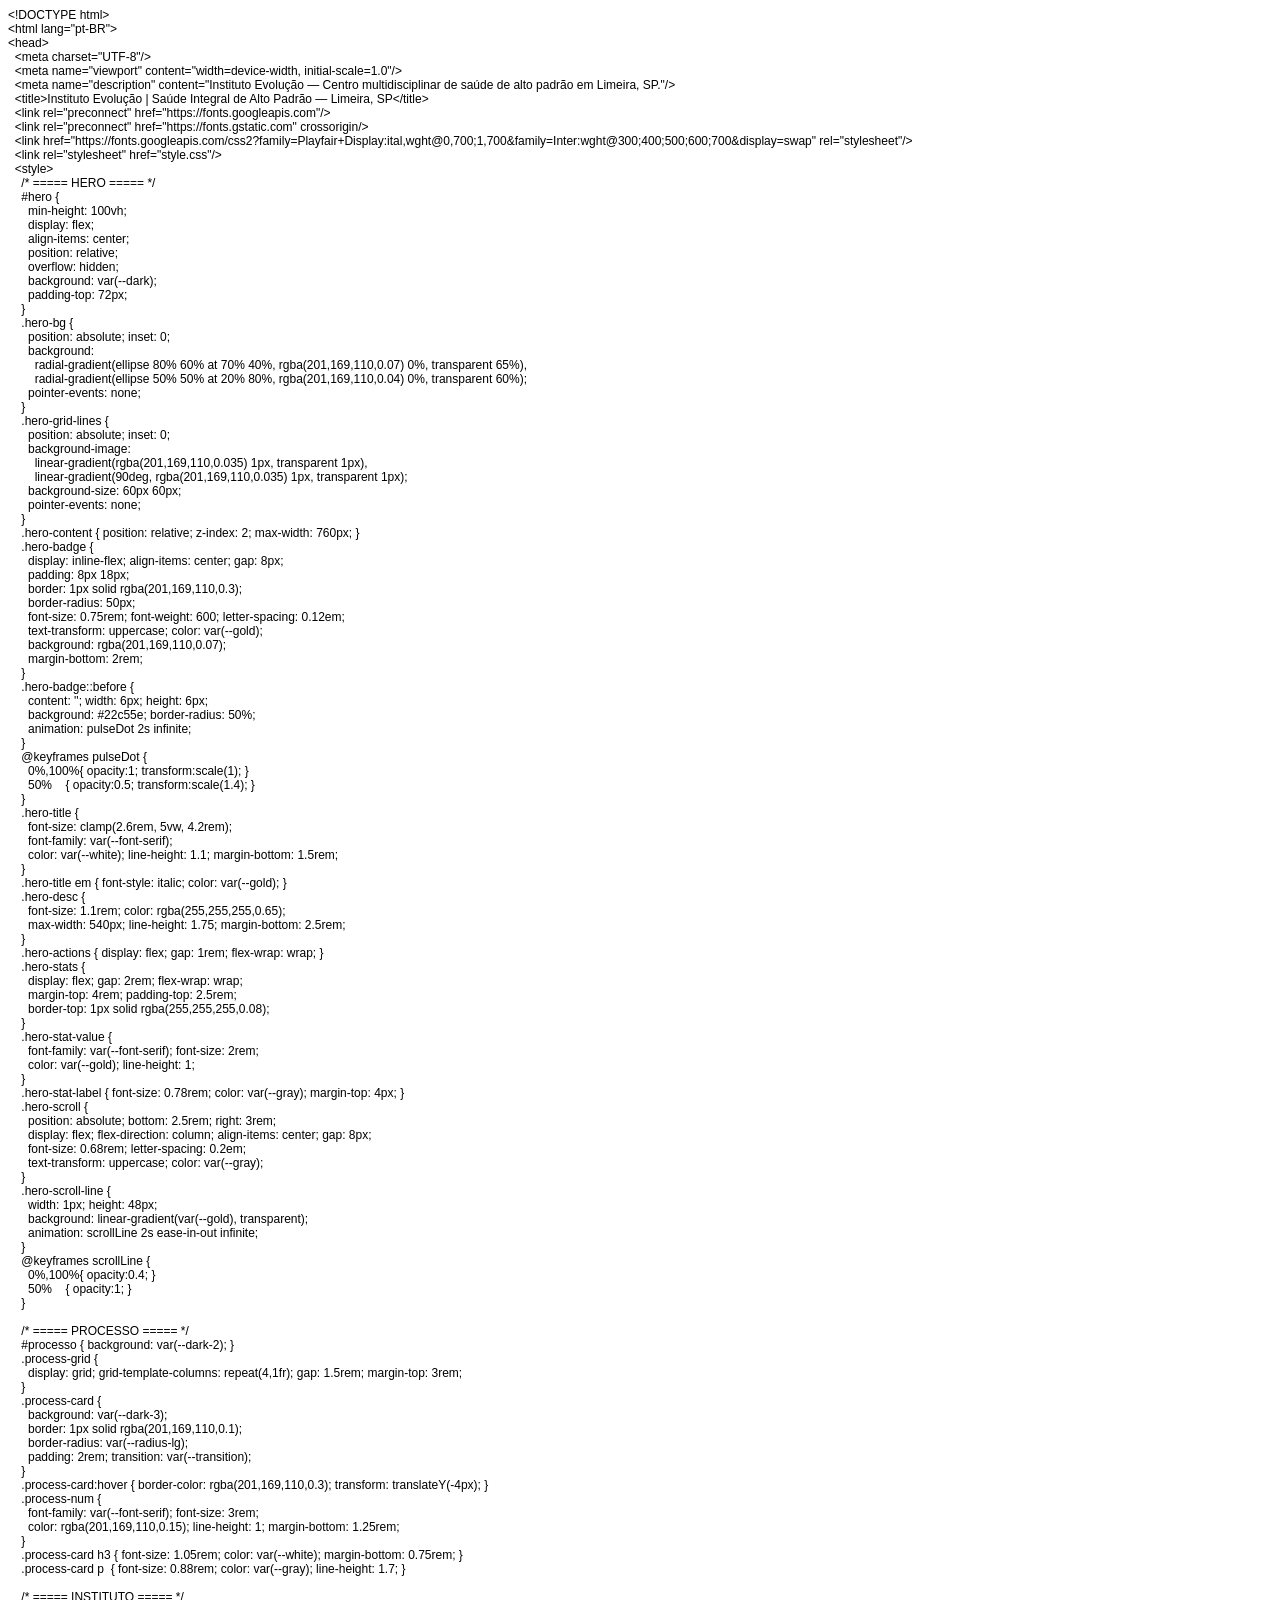
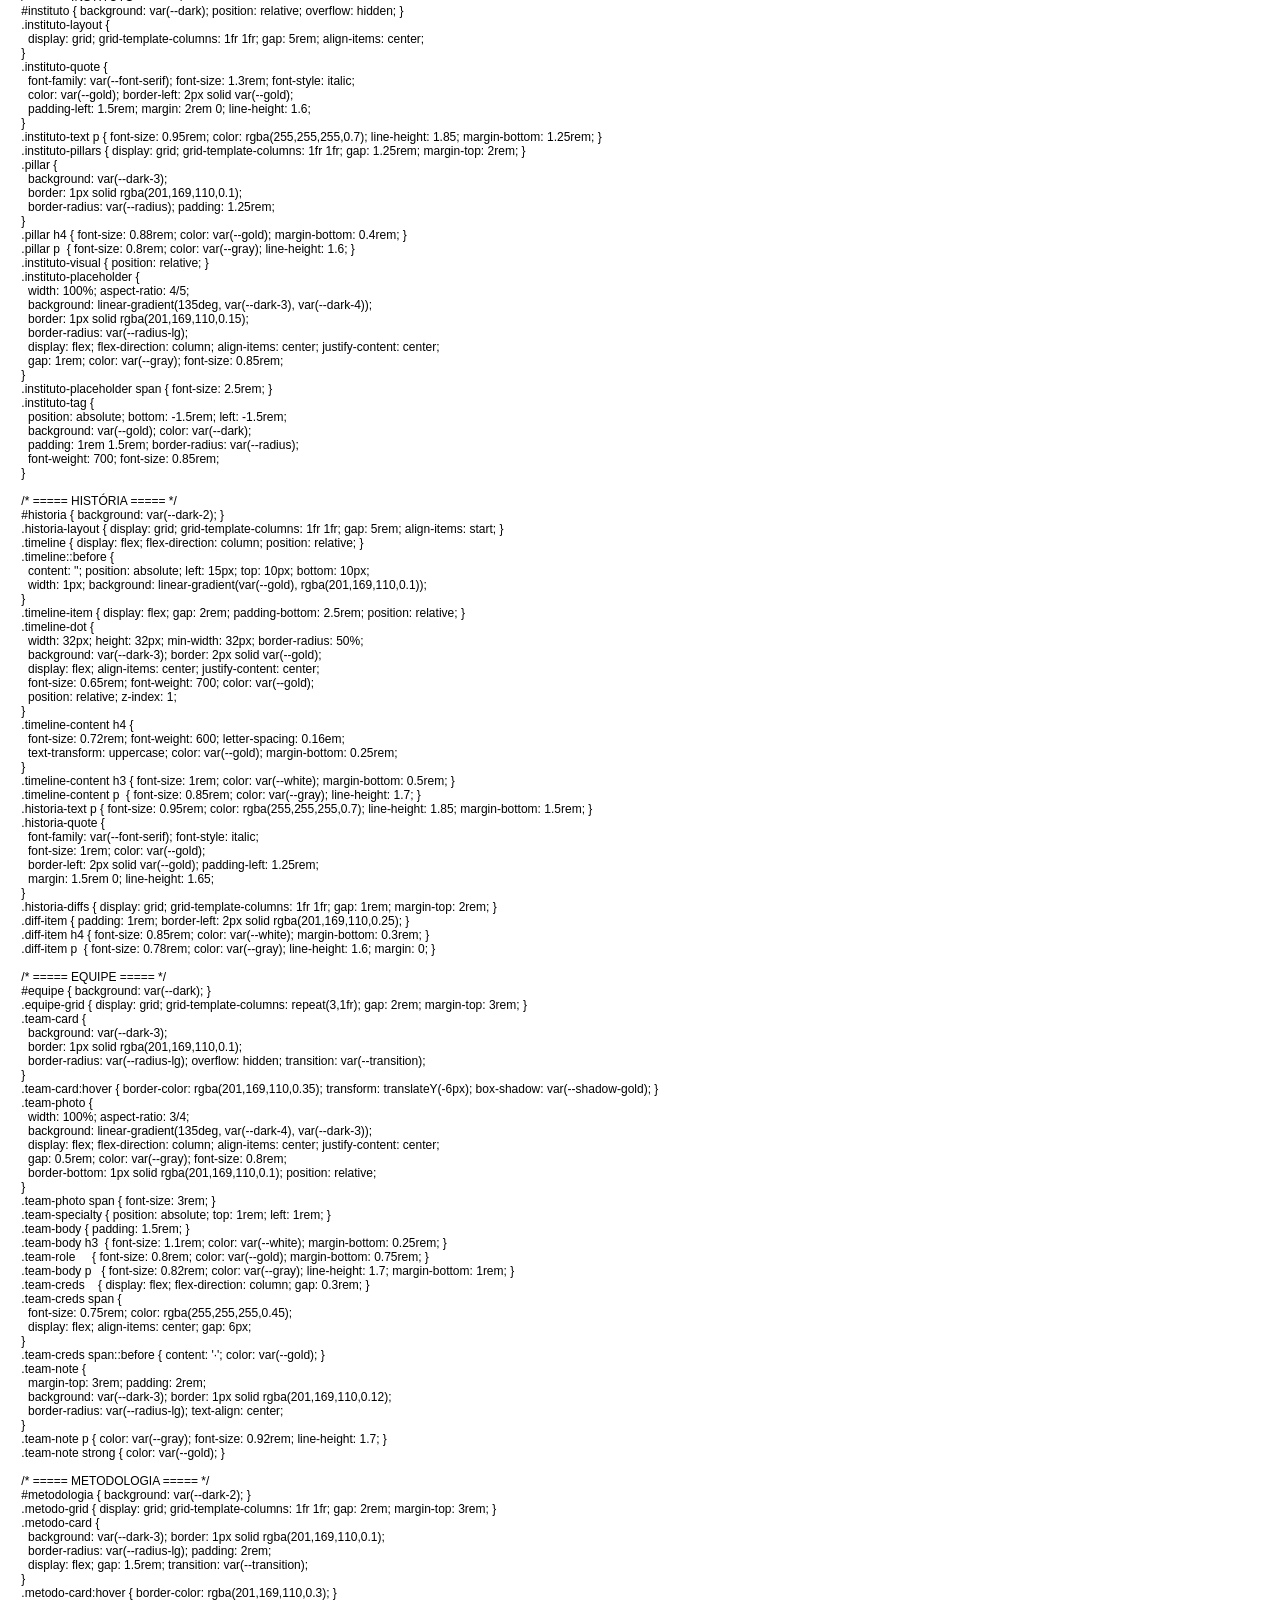
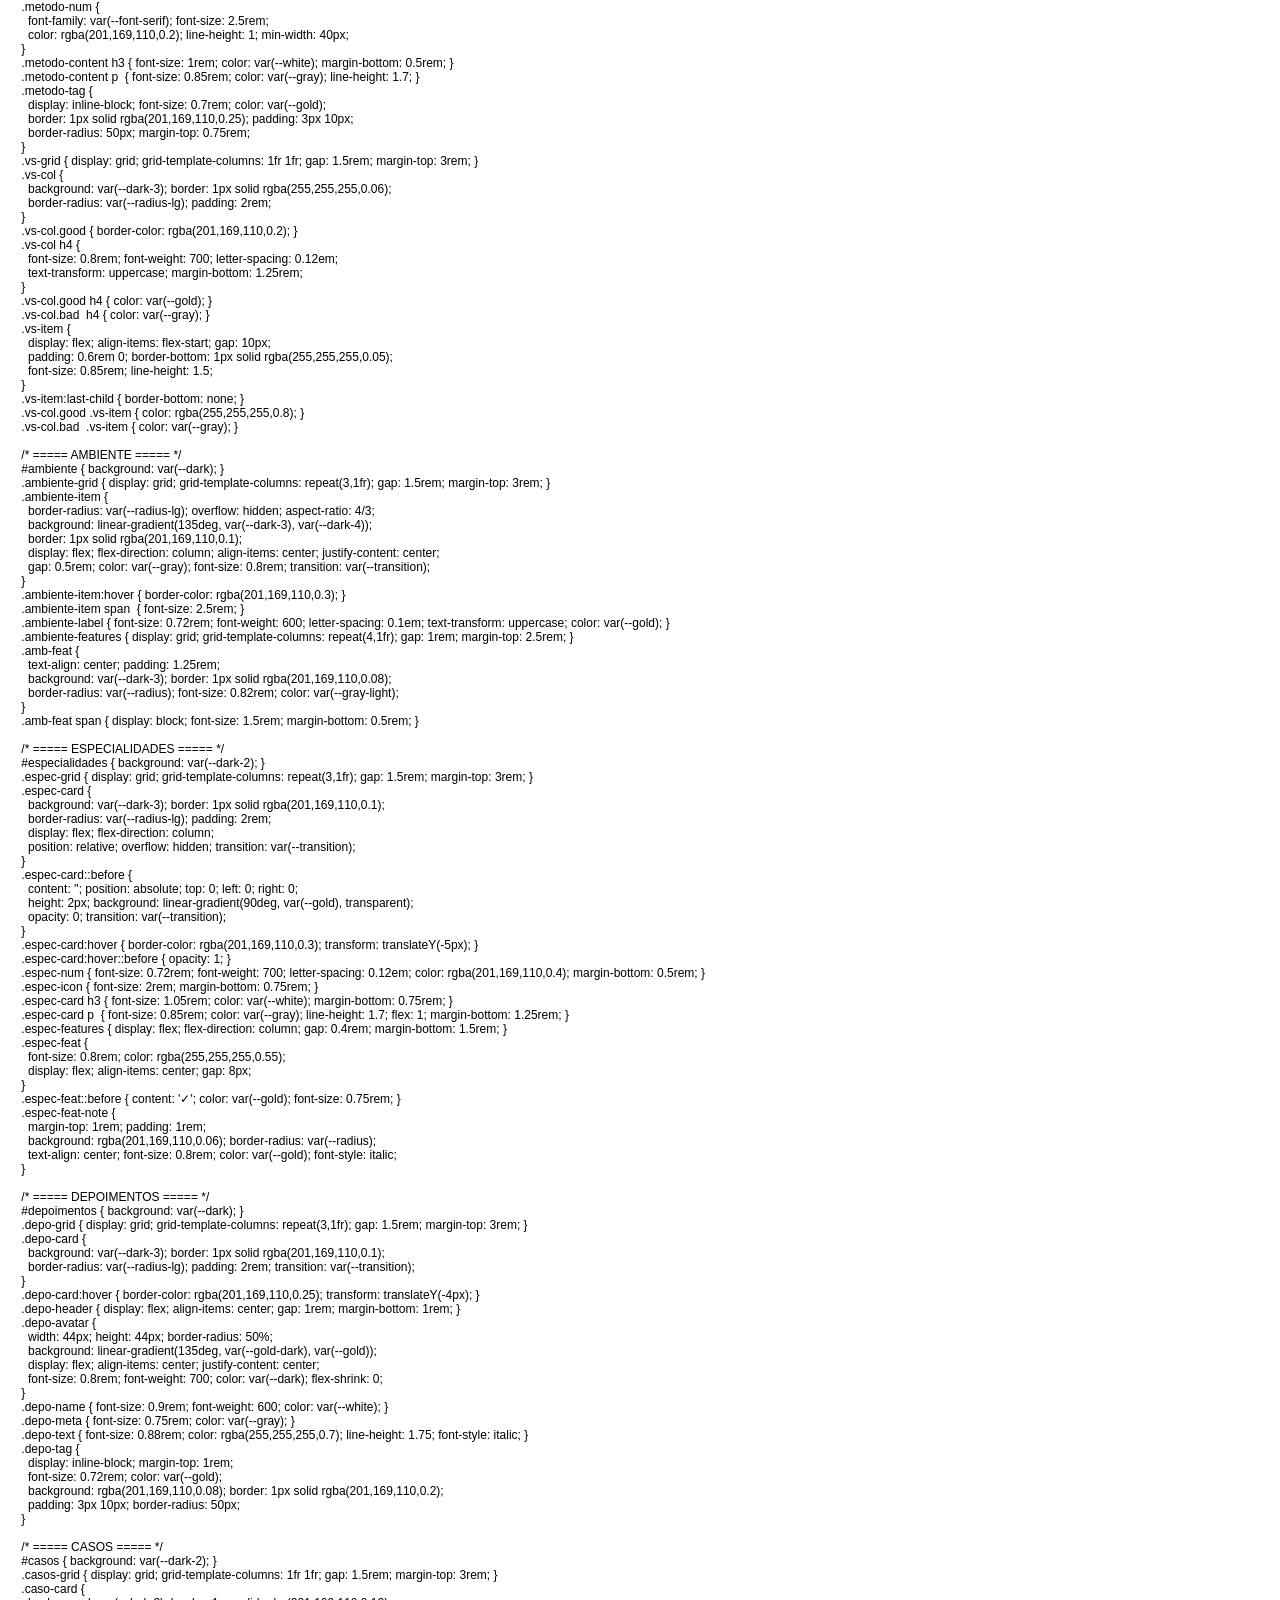
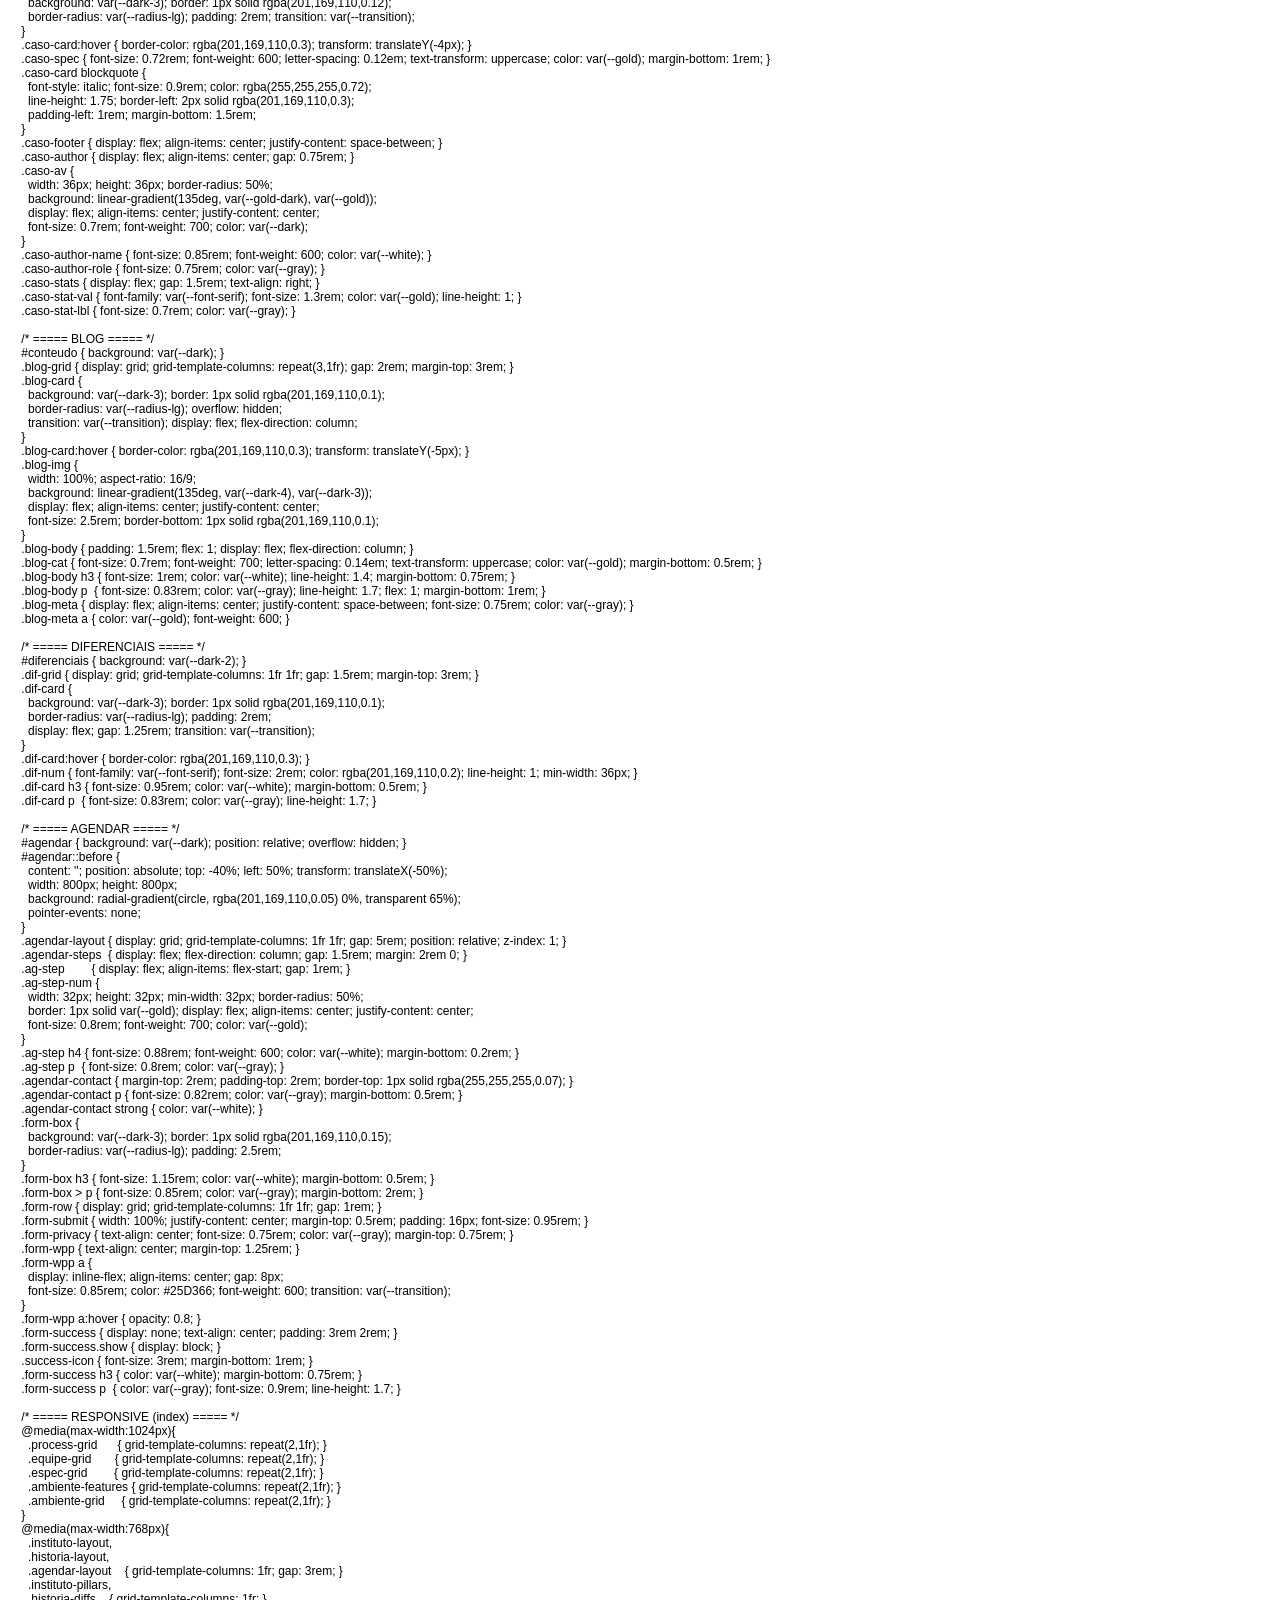
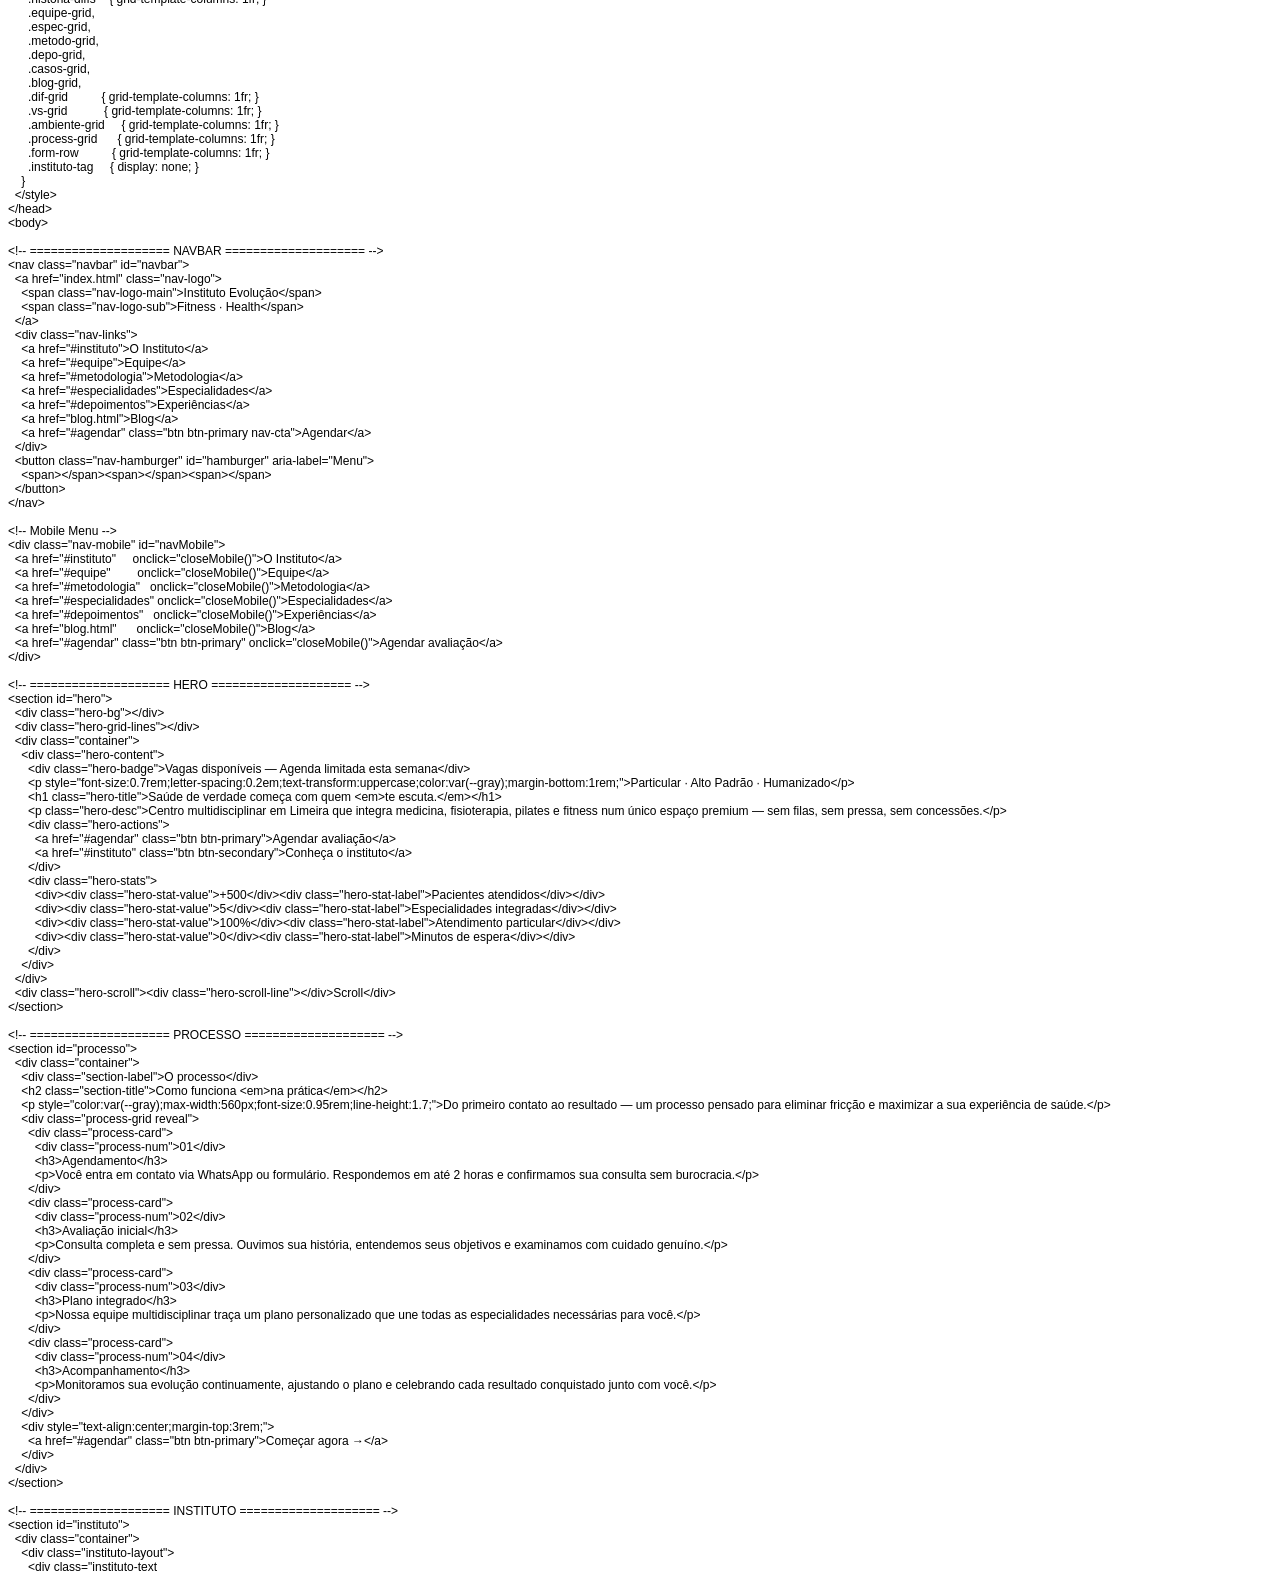
==== index.html @ cd086544 "site raiz" ====
<!DOCTYPE html PUBLIC "-//W3C//DTD HTML 4.01//EN" "http://www.w3.org/TR/html4/strict.dtd">
<html>
<head>
  <meta http-equiv="Content-Type" content="text/html; charset=utf-8">
  <meta http-equiv="Content-Style-Type" content="text/css">
  <title></title>
  <meta name="Generator" content="Cocoa HTML Writer">
  <meta name="CocoaVersion" content="2575.5">
  <style type="text/css">
    p.p1 {margin: 0.0px 0.0px 0.0px 0.0px; font: 12.0px Helvetica}
    p.p2 {margin: 0.0px 0.0px 0.0px 0.0px; font: 12.0px Helvetica; min-height: 14.0px}
  </style>
</head>
<body>
<p class="p1">&lt;!DOCTYPE html&gt;</p>
<p class="p1">&lt;html lang="pt-BR"&gt;</p>
<p class="p1">&lt;head&gt;</p>
<p class="p1"><span class="Apple-converted-space">  </span>&lt;meta charset="UTF-8"/&gt;</p>
<p class="p1"><span class="Apple-converted-space">  </span>&lt;meta name="viewport" content="width=device-width, initial-scale=1.0"/&gt;</p>
<p class="p1"><span class="Apple-converted-space">  </span>&lt;meta name="description" content="Instituto Evolução — Centro multidisciplinar de saúde de alto padrão em Limeira, SP."/&gt;</p>
<p class="p1"><span class="Apple-converted-space">  </span>&lt;title&gt;Instituto Evolução | Saúde Integral de Alto Padrão — Limeira, SP&lt;/title&gt;</p>
<p class="p1"><span class="Apple-converted-space">  </span>&lt;link rel="preconnect" href="https://fonts.googleapis.com"/&gt;</p>
<p class="p1"><span class="Apple-converted-space">  </span>&lt;link rel="preconnect" href="https://fonts.gstatic.com" crossorigin/&gt;</p>
<p class="p1"><span class="Apple-converted-space">  </span>&lt;link href="https://fonts.googleapis.com/css2?family=Playfair+Display:ital,wght@0,700;1,700&amp;family=Inter:wght@300;400;500;600;700&amp;display=swap" rel="stylesheet"/&gt;</p>
<p class="p1"><span class="Apple-converted-space">  </span>&lt;link rel="stylesheet" href="style.css"/&gt;</p>
<p class="p1"><span class="Apple-converted-space">  </span>&lt;style&gt;</p>
<p class="p1"><span class="Apple-converted-space">    </span>/* ===== HERO ===== */</p>
<p class="p1"><span class="Apple-converted-space">    </span>#hero {</p>
<p class="p1"><span class="Apple-converted-space">      </span>min-height: 100vh;</p>
<p class="p1"><span class="Apple-converted-space">      </span>display: flex;</p>
<p class="p1"><span class="Apple-converted-space">      </span>align-items: center;</p>
<p class="p1"><span class="Apple-converted-space">      </span>position: relative;</p>
<p class="p1"><span class="Apple-converted-space">      </span>overflow: hidden;</p>
<p class="p1"><span class="Apple-converted-space">      </span>background: var(--dark);</p>
<p class="p1"><span class="Apple-converted-space">      </span>padding-top: 72px;</p>
<p class="p1"><span class="Apple-converted-space">    </span>}</p>
<p class="p1"><span class="Apple-converted-space">    </span>.hero-bg {</p>
<p class="p1"><span class="Apple-converted-space">      </span>position: absolute; inset: 0;</p>
<p class="p1"><span class="Apple-converted-space">      </span>background:</p>
<p class="p1"><span class="Apple-converted-space">        </span>radial-gradient(ellipse 80% 60% at 70% 40%, rgba(201,169,110,0.07) 0%, transparent 65%),</p>
<p class="p1"><span class="Apple-converted-space">        </span>radial-gradient(ellipse 50% 50% at 20% 80%, rgba(201,169,110,0.04) 0%, transparent 60%);</p>
<p class="p1"><span class="Apple-converted-space">      </span>pointer-events: none;</p>
<p class="p1"><span class="Apple-converted-space">    </span>}</p>
<p class="p1"><span class="Apple-converted-space">    </span>.hero-grid-lines {</p>
<p class="p1"><span class="Apple-converted-space">      </span>position: absolute; inset: 0;</p>
<p class="p1"><span class="Apple-converted-space">      </span>background-image:</p>
<p class="p1"><span class="Apple-converted-space">        </span>linear-gradient(rgba(201,169,110,0.035) 1px, transparent 1px),</p>
<p class="p1"><span class="Apple-converted-space">        </span>linear-gradient(90deg, rgba(201,169,110,0.035) 1px, transparent 1px);</p>
<p class="p1"><span class="Apple-converted-space">      </span>background-size: 60px 60px;</p>
<p class="p1"><span class="Apple-converted-space">      </span>pointer-events: none;</p>
<p class="p1"><span class="Apple-converted-space">    </span>}</p>
<p class="p1"><span class="Apple-converted-space">    </span>.hero-content { position: relative; z-index: 2; max-width: 760px; }</p>
<p class="p1"><span class="Apple-converted-space">    </span>.hero-badge {</p>
<p class="p1"><span class="Apple-converted-space">      </span>display: inline-flex; align-items: center; gap: 8px;</p>
<p class="p1"><span class="Apple-converted-space">      </span>padding: 8px 18px;</p>
<p class="p1"><span class="Apple-converted-space">      </span>border: 1px solid rgba(201,169,110,0.3);</p>
<p class="p1"><span class="Apple-converted-space">      </span>border-radius: 50px;</p>
<p class="p1"><span class="Apple-converted-space">      </span>font-size: 0.75rem; font-weight: 600; letter-spacing: 0.12em;</p>
<p class="p1"><span class="Apple-converted-space">      </span>text-transform: uppercase; color: var(--gold);</p>
<p class="p1"><span class="Apple-converted-space">      </span>background: rgba(201,169,110,0.07);</p>
<p class="p1"><span class="Apple-converted-space">      </span>margin-bottom: 2rem;</p>
<p class="p1"><span class="Apple-converted-space">    </span>}</p>
<p class="p1"><span class="Apple-converted-space">    </span>.hero-badge::before {</p>
<p class="p1"><span class="Apple-converted-space">      </span>content: ''; width: 6px; height: 6px;</p>
<p class="p1"><span class="Apple-converted-space">      </span>background: #22c55e; border-radius: 50%;</p>
<p class="p1"><span class="Apple-converted-space">      </span>animation: pulseDot 2s infinite;</p>
<p class="p1"><span class="Apple-converted-space">    </span>}</p>
<p class="p1"><span class="Apple-converted-space">    </span>@keyframes pulseDot {</p>
<p class="p1"><span class="Apple-converted-space">      </span>0%,100%{ opacity:1; transform:scale(1); }</p>
<p class="p1"><span class="Apple-converted-space">      </span>50%<span class="Apple-converted-space">    </span>{ opacity:0.5; transform:scale(1.4); }</p>
<p class="p1"><span class="Apple-converted-space">    </span>}</p>
<p class="p1"><span class="Apple-converted-space">    </span>.hero-title {</p>
<p class="p1"><span class="Apple-converted-space">      </span>font-size: clamp(2.6rem, 5vw, 4.2rem);</p>
<p class="p1"><span class="Apple-converted-space">      </span>font-family: var(--font-serif);</p>
<p class="p1"><span class="Apple-converted-space">      </span>color: var(--white); line-height: 1.1; margin-bottom: 1.5rem;</p>
<p class="p1"><span class="Apple-converted-space">    </span>}</p>
<p class="p1"><span class="Apple-converted-space">    </span>.hero-title em { font-style: italic; color: var(--gold); }</p>
<p class="p1"><span class="Apple-converted-space">    </span>.hero-desc {</p>
<p class="p1"><span class="Apple-converted-space">      </span>font-size: 1.1rem; color: rgba(255,255,255,0.65);</p>
<p class="p1"><span class="Apple-converted-space">      </span>max-width: 540px; line-height: 1.75; margin-bottom: 2.5rem;</p>
<p class="p1"><span class="Apple-converted-space">    </span>}</p>
<p class="p1"><span class="Apple-converted-space">    </span>.hero-actions { display: flex; gap: 1rem; flex-wrap: wrap; }</p>
<p class="p1"><span class="Apple-converted-space">    </span>.hero-stats {</p>
<p class="p1"><span class="Apple-converted-space">      </span>display: flex; gap: 2rem; flex-wrap: wrap;</p>
<p class="p1"><span class="Apple-converted-space">      </span>margin-top: 4rem; padding-top: 2.5rem;</p>
<p class="p1"><span class="Apple-converted-space">      </span>border-top: 1px solid rgba(255,255,255,0.08);</p>
<p class="p1"><span class="Apple-converted-space">    </span>}</p>
<p class="p1"><span class="Apple-converted-space">    </span>.hero-stat-value {</p>
<p class="p1"><span class="Apple-converted-space">      </span>font-family: var(--font-serif); font-size: 2rem;</p>
<p class="p1"><span class="Apple-converted-space">      </span>color: var(--gold); line-height: 1;</p>
<p class="p1"><span class="Apple-converted-space">    </span>}</p>
<p class="p1"><span class="Apple-converted-space">    </span>.hero-stat-label { font-size: 0.78rem; color: var(--gray); margin-top: 4px; }</p>
<p class="p1"><span class="Apple-converted-space">    </span>.hero-scroll {</p>
<p class="p1"><span class="Apple-converted-space">      </span>position: absolute; bottom: 2.5rem; right: 3rem;</p>
<p class="p1"><span class="Apple-converted-space">      </span>display: flex; flex-direction: column; align-items: center; gap: 8px;</p>
<p class="p1"><span class="Apple-converted-space">      </span>font-size: 0.68rem; letter-spacing: 0.2em;</p>
<p class="p1"><span class="Apple-converted-space">      </span>text-transform: uppercase; color: var(--gray);</p>
<p class="p1"><span class="Apple-converted-space">    </span>}</p>
<p class="p1"><span class="Apple-converted-space">    </span>.hero-scroll-line {</p>
<p class="p1"><span class="Apple-converted-space">      </span>width: 1px; height: 48px;</p>
<p class="p1"><span class="Apple-converted-space">      </span>background: linear-gradient(var(--gold), transparent);</p>
<p class="p1"><span class="Apple-converted-space">      </span>animation: scrollLine 2s ease-in-out infinite;</p>
<p class="p1"><span class="Apple-converted-space">    </span>}</p>
<p class="p1"><span class="Apple-converted-space">    </span>@keyframes scrollLine {</p>
<p class="p1"><span class="Apple-converted-space">      </span>0%,100%{ opacity:0.4; }</p>
<p class="p1"><span class="Apple-converted-space">      </span>50%<span class="Apple-converted-space">    </span>{ opacity:1; }</p>
<p class="p1"><span class="Apple-converted-space">    </span>}</p>
<p class="p2"><br></p>
<p class="p1"><span class="Apple-converted-space">    </span>/* ===== PROCESSO ===== */</p>
<p class="p1"><span class="Apple-converted-space">    </span>#processo { background: var(--dark-2); }</p>
<p class="p1"><span class="Apple-converted-space">    </span>.process-grid {</p>
<p class="p1"><span class="Apple-converted-space">      </span>display: grid; grid-template-columns: repeat(4,1fr); gap: 1.5rem; margin-top: 3rem;</p>
<p class="p1"><span class="Apple-converted-space">    </span>}</p>
<p class="p1"><span class="Apple-converted-space">    </span>.process-card {</p>
<p class="p1"><span class="Apple-converted-space">      </span>background: var(--dark-3);</p>
<p class="p1"><span class="Apple-converted-space">      </span>border: 1px solid rgba(201,169,110,0.1);</p>
<p class="p1"><span class="Apple-converted-space">      </span>border-radius: var(--radius-lg);</p>
<p class="p1"><span class="Apple-converted-space">      </span>padding: 2rem; transition: var(--transition);</p>
<p class="p1"><span class="Apple-converted-space">    </span>}</p>
<p class="p1"><span class="Apple-converted-space">    </span>.process-card:hover { border-color: rgba(201,169,110,0.3); transform: translateY(-4px); }</p>
<p class="p1"><span class="Apple-converted-space">    </span>.process-num {</p>
<p class="p1"><span class="Apple-converted-space">      </span>font-family: var(--font-serif); font-size: 3rem;</p>
<p class="p1"><span class="Apple-converted-space">      </span>color: rgba(201,169,110,0.15); line-height: 1; margin-bottom: 1.25rem;</p>
<p class="p1"><span class="Apple-converted-space">    </span>}</p>
<p class="p1"><span class="Apple-converted-space">    </span>.process-card h3 { font-size: 1.05rem; color: var(--white); margin-bottom: 0.75rem; }</p>
<p class="p1"><span class="Apple-converted-space">    </span>.process-card p<span class="Apple-converted-space">  </span>{ font-size: 0.88rem; color: var(--gray); line-height: 1.7; }</p>
<p class="p2"><br></p>
<p class="p1"><span class="Apple-converted-space">    </span>/* ===== INSTITUTO ===== */</p>
<p class="p1"><span class="Apple-converted-space">    </span>#instituto { background: var(--dark); position: relative; overflow: hidden; }</p>
<p class="p1"><span class="Apple-converted-space">    </span>.instituto-layout {</p>
<p class="p1"><span class="Apple-converted-space">      </span>display: grid; grid-template-columns: 1fr 1fr; gap: 5rem; align-items: center;</p>
<p class="p1"><span class="Apple-converted-space">    </span>}</p>
<p class="p1"><span class="Apple-converted-space">    </span>.instituto-quote {</p>
<p class="p1"><span class="Apple-converted-space">      </span>font-family: var(--font-serif); font-size: 1.3rem; font-style: italic;</p>
<p class="p1"><span class="Apple-converted-space">      </span>color: var(--gold); border-left: 2px solid var(--gold);</p>
<p class="p1"><span class="Apple-converted-space">      </span>padding-left: 1.5rem; margin: 2rem 0; line-height: 1.6;</p>
<p class="p1"><span class="Apple-converted-space">    </span>}</p>
<p class="p1"><span class="Apple-converted-space">    </span>.instituto-text p { font-size: 0.95rem; color: rgba(255,255,255,0.7); line-height: 1.85; margin-bottom: 1.25rem; }</p>
<p class="p1"><span class="Apple-converted-space">    </span>.instituto-pillars { display: grid; grid-template-columns: 1fr 1fr; gap: 1.25rem; margin-top: 2rem; }</p>
<p class="p1"><span class="Apple-converted-space">    </span>.pillar {</p>
<p class="p1"><span class="Apple-converted-space">      </span>background: var(--dark-3);</p>
<p class="p1"><span class="Apple-converted-space">      </span>border: 1px solid rgba(201,169,110,0.1);</p>
<p class="p1"><span class="Apple-converted-space">      </span>border-radius: var(--radius); padding: 1.25rem;</p>
<p class="p1"><span class="Apple-converted-space">    </span>}</p>
<p class="p1"><span class="Apple-converted-space">    </span>.pillar h4 { font-size: 0.88rem; color: var(--gold); margin-bottom: 0.4rem; }</p>
<p class="p1"><span class="Apple-converted-space">    </span>.pillar p<span class="Apple-converted-space">  </span>{ font-size: 0.8rem; color: var(--gray); line-height: 1.6; }</p>
<p class="p1"><span class="Apple-converted-space">    </span>.instituto-visual { position: relative; }</p>
<p class="p1"><span class="Apple-converted-space">    </span>.instituto-placeholder {</p>
<p class="p1"><span class="Apple-converted-space">      </span>width: 100%; aspect-ratio: 4/5;</p>
<p class="p1"><span class="Apple-converted-space">      </span>background: linear-gradient(135deg, var(--dark-3), var(--dark-4));</p>
<p class="p1"><span class="Apple-converted-space">      </span>border: 1px solid rgba(201,169,110,0.15);</p>
<p class="p1"><span class="Apple-converted-space">      </span>border-radius: var(--radius-lg);</p>
<p class="p1"><span class="Apple-converted-space">      </span>display: flex; flex-direction: column; align-items: center; justify-content: center;</p>
<p class="p1"><span class="Apple-converted-space">      </span>gap: 1rem; color: var(--gray); font-size: 0.85rem;</p>
<p class="p1"><span class="Apple-converted-space">    </span>}</p>
<p class="p1"><span class="Apple-converted-space">    </span>.instituto-placeholder span { font-size: 2.5rem; }</p>
<p class="p1"><span class="Apple-converted-space">    </span>.instituto-tag {</p>
<p class="p1"><span class="Apple-converted-space">      </span>position: absolute; bottom: -1.5rem; left: -1.5rem;</p>
<p class="p1"><span class="Apple-converted-space">      </span>background: var(--gold); color: var(--dark);</p>
<p class="p1"><span class="Apple-converted-space">      </span>padding: 1rem 1.5rem; border-radius: var(--radius);</p>
<p class="p1"><span class="Apple-converted-space">      </span>font-weight: 700; font-size: 0.85rem;</p>
<p class="p1"><span class="Apple-converted-space">    </span>}</p>
<p class="p2"><br></p>
<p class="p1"><span class="Apple-converted-space">    </span>/* ===== HISTÓRIA ===== */</p>
<p class="p1"><span class="Apple-converted-space">    </span>#historia { background: var(--dark-2); }</p>
<p class="p1"><span class="Apple-converted-space">    </span>.historia-layout { display: grid; grid-template-columns: 1fr 1fr; gap: 5rem; align-items: start; }</p>
<p class="p1"><span class="Apple-converted-space">    </span>.timeline { display: flex; flex-direction: column; position: relative; }</p>
<p class="p1"><span class="Apple-converted-space">    </span>.timeline::before {</p>
<p class="p1"><span class="Apple-converted-space">      </span>content: ''; position: absolute; left: 15px; top: 10px; bottom: 10px;</p>
<p class="p1"><span class="Apple-converted-space">      </span>width: 1px; background: linear-gradient(var(--gold), rgba(201,169,110,0.1));</p>
<p class="p1"><span class="Apple-converted-space">    </span>}</p>
<p class="p1"><span class="Apple-converted-space">    </span>.timeline-item { display: flex; gap: 2rem; padding-bottom: 2.5rem; position: relative; }</p>
<p class="p1"><span class="Apple-converted-space">    </span>.timeline-dot {</p>
<p class="p1"><span class="Apple-converted-space">      </span>width: 32px; height: 32px; min-width: 32px; border-radius: 50%;</p>
<p class="p1"><span class="Apple-converted-space">      </span>background: var(--dark-3); border: 2px solid var(--gold);</p>
<p class="p1"><span class="Apple-converted-space">      </span>display: flex; align-items: center; justify-content: center;</p>
<p class="p1"><span class="Apple-converted-space">      </span>font-size: 0.65rem; font-weight: 700; color: var(--gold);</p>
<p class="p1"><span class="Apple-converted-space">      </span>position: relative; z-index: 1;</p>
<p class="p1"><span class="Apple-converted-space">    </span>}</p>
<p class="p1"><span class="Apple-converted-space">    </span>.timeline-content h4 {</p>
<p class="p1"><span class="Apple-converted-space">      </span>font-size: 0.72rem; font-weight: 600; letter-spacing: 0.16em;</p>
<p class="p1"><span class="Apple-converted-space">      </span>text-transform: uppercase; color: var(--gold); margin-bottom: 0.25rem;</p>
<p class="p1"><span class="Apple-converted-space">    </span>}</p>
<p class="p1"><span class="Apple-converted-space">    </span>.timeline-content h3 { font-size: 1rem; color: var(--white); margin-bottom: 0.5rem; }</p>
<p class="p1"><span class="Apple-converted-space">    </span>.timeline-content p<span class="Apple-converted-space">  </span>{ font-size: 0.85rem; color: var(--gray); line-height: 1.7; }</p>
<p class="p1"><span class="Apple-converted-space">    </span>.historia-text p { font-size: 0.95rem; color: rgba(255,255,255,0.7); line-height: 1.85; margin-bottom: 1.5rem; }</p>
<p class="p1"><span class="Apple-converted-space">    </span>.historia-quote {</p>
<p class="p1"><span class="Apple-converted-space">      </span>font-family: var(--font-serif); font-style: italic;</p>
<p class="p1"><span class="Apple-converted-space">      </span>font-size: 1rem; color: var(--gold);</p>
<p class="p1"><span class="Apple-converted-space">      </span>border-left: 2px solid var(--gold); padding-left: 1.25rem;</p>
<p class="p1"><span class="Apple-converted-space">      </span>margin: 1.5rem 0; line-height: 1.65;</p>
<p class="p1"><span class="Apple-converted-space">    </span>}</p>
<p class="p1"><span class="Apple-converted-space">    </span>.historia-diffs { display: grid; grid-template-columns: 1fr 1fr; gap: 1rem; margin-top: 2rem; }</p>
<p class="p1"><span class="Apple-converted-space">    </span>.diff-item { padding: 1rem; border-left: 2px solid rgba(201,169,110,0.25); }</p>
<p class="p1"><span class="Apple-converted-space">    </span>.diff-item h4 { font-size: 0.85rem; color: var(--white); margin-bottom: 0.3rem; }</p>
<p class="p1"><span class="Apple-converted-space">    </span>.diff-item p<span class="Apple-converted-space">  </span>{ font-size: 0.78rem; color: var(--gray); line-height: 1.6; margin: 0; }</p>
<p class="p2"><br></p>
<p class="p1"><span class="Apple-converted-space">    </span>/* ===== EQUIPE ===== */</p>
<p class="p1"><span class="Apple-converted-space">    </span>#equipe { background: var(--dark); }</p>
<p class="p1"><span class="Apple-converted-space">    </span>.equipe-grid { display: grid; grid-template-columns: repeat(3,1fr); gap: 2rem; margin-top: 3rem; }</p>
<p class="p1"><span class="Apple-converted-space">    </span>.team-card {</p>
<p class="p1"><span class="Apple-converted-space">      </span>background: var(--dark-3);</p>
<p class="p1"><span class="Apple-converted-space">      </span>border: 1px solid rgba(201,169,110,0.1);</p>
<p class="p1"><span class="Apple-converted-space">      </span>border-radius: var(--radius-lg); overflow: hidden; transition: var(--transition);</p>
<p class="p1"><span class="Apple-converted-space">    </span>}</p>
<p class="p1"><span class="Apple-converted-space">    </span>.team-card:hover { border-color: rgba(201,169,110,0.35); transform: translateY(-6px); box-shadow: var(--shadow-gold); }</p>
<p class="p1"><span class="Apple-converted-space">    </span>.team-photo {</p>
<p class="p1"><span class="Apple-converted-space">      </span>width: 100%; aspect-ratio: 3/4;</p>
<p class="p1"><span class="Apple-converted-space">      </span>background: linear-gradient(135deg, var(--dark-4), var(--dark-3));</p>
<p class="p1"><span class="Apple-converted-space">      </span>display: flex; flex-direction: column; align-items: center; justify-content: center;</p>
<p class="p1"><span class="Apple-converted-space">      </span>gap: 0.5rem; color: var(--gray); font-size: 0.8rem;</p>
<p class="p1"><span class="Apple-converted-space">      </span>border-bottom: 1px solid rgba(201,169,110,0.1); position: relative;</p>
<p class="p1"><span class="Apple-converted-space">    </span>}</p>
<p class="p1"><span class="Apple-converted-space">    </span>.team-photo span { font-size: 3rem; }</p>
<p class="p1"><span class="Apple-converted-space">    </span>.team-specialty { position: absolute; top: 1rem; left: 1rem; }</p>
<p class="p1"><span class="Apple-converted-space">    </span>.team-body { padding: 1.5rem; }</p>
<p class="p1"><span class="Apple-converted-space">    </span>.team-body h3<span class="Apple-converted-space">  </span>{ font-size: 1.1rem; color: var(--white); margin-bottom: 0.25rem; }</p>
<p class="p1"><span class="Apple-converted-space">    </span>.team-role <span class="Apple-converted-space">    </span>{ font-size: 0.8rem; color: var(--gold); margin-bottom: 0.75rem; }</p>
<p class="p1"><span class="Apple-converted-space">    </span>.team-body p <span class="Apple-converted-space">  </span>{ font-size: 0.82rem; color: var(--gray); line-height: 1.7; margin-bottom: 1rem; }</p>
<p class="p1"><span class="Apple-converted-space">    </span>.team-creds<span class="Apple-converted-space">    </span>{ display: flex; flex-direction: column; gap: 0.3rem; }</p>
<p class="p1"><span class="Apple-converted-space">    </span>.team-creds span {</p>
<p class="p1"><span class="Apple-converted-space">      </span>font-size: 0.75rem; color: rgba(255,255,255,0.45);</p>
<p class="p1"><span class="Apple-converted-space">      </span>display: flex; align-items: center; gap: 6px;</p>
<p class="p1"><span class="Apple-converted-space">    </span>}</p>
<p class="p1"><span class="Apple-converted-space">    </span>.team-creds span::before { content: '·'; color: var(--gold); }</p>
<p class="p1"><span class="Apple-converted-space">    </span>.team-note {</p>
<p class="p1"><span class="Apple-converted-space">      </span>margin-top: 3rem; padding: 2rem;</p>
<p class="p1"><span class="Apple-converted-space">      </span>background: var(--dark-3); border: 1px solid rgba(201,169,110,0.12);</p>
<p class="p1"><span class="Apple-converted-space">      </span>border-radius: var(--radius-lg); text-align: center;</p>
<p class="p1"><span class="Apple-converted-space">    </span>}</p>
<p class="p1"><span class="Apple-converted-space">    </span>.team-note p { color: var(--gray); font-size: 0.92rem; line-height: 1.7; }</p>
<p class="p1"><span class="Apple-converted-space">    </span>.team-note strong { color: var(--gold); }</p>
<p class="p2"><br></p>
<p class="p1"><span class="Apple-converted-space">    </span>/* ===== METODOLOGIA ===== */</p>
<p class="p1"><span class="Apple-converted-space">    </span>#metodologia { background: var(--dark-2); }</p>
<p class="p1"><span class="Apple-converted-space">    </span>.metodo-grid { display: grid; grid-template-columns: 1fr 1fr; gap: 2rem; margin-top: 3rem; }</p>
<p class="p1"><span class="Apple-converted-space">    </span>.metodo-card {</p>
<p class="p1"><span class="Apple-converted-space">      </span>background: var(--dark-3); border: 1px solid rgba(201,169,110,0.1);</p>
<p class="p1"><span class="Apple-converted-space">      </span>border-radius: var(--radius-lg); padding: 2rem;</p>
<p class="p1"><span class="Apple-converted-space">      </span>display: flex; gap: 1.5rem; transition: var(--transition);</p>
<p class="p1"><span class="Apple-converted-space">    </span>}</p>
<p class="p1"><span class="Apple-converted-space">    </span>.metodo-card:hover { border-color: rgba(201,169,110,0.3); }</p>
<p class="p1"><span class="Apple-converted-space">    </span>.metodo-num {</p>
<p class="p1"><span class="Apple-converted-space">      </span>font-family: var(--font-serif); font-size: 2.5rem;</p>
<p class="p1"><span class="Apple-converted-space">      </span>color: rgba(201,169,110,0.2); line-height: 1; min-width: 40px;</p>
<p class="p1"><span class="Apple-converted-space">    </span>}</p>
<p class="p1"><span class="Apple-converted-space">    </span>.metodo-content h3 { font-size: 1rem; color: var(--white); margin-bottom: 0.5rem; }</p>
<p class="p1"><span class="Apple-converted-space">    </span>.metodo-content p<span class="Apple-converted-space">  </span>{ font-size: 0.85rem; color: var(--gray); line-height: 1.7; }</p>
<p class="p1"><span class="Apple-converted-space">    </span>.metodo-tag {</p>
<p class="p1"><span class="Apple-converted-space">      </span>display: inline-block; font-size: 0.7rem; color: var(--gold);</p>
<p class="p1"><span class="Apple-converted-space">      </span>border: 1px solid rgba(201,169,110,0.25); padding: 3px 10px;</p>
<p class="p1"><span class="Apple-converted-space">      </span>border-radius: 50px; margin-top: 0.75rem;</p>
<p class="p1"><span class="Apple-converted-space">    </span>}</p>
<p class="p1"><span class="Apple-converted-space">    </span>.vs-grid { display: grid; grid-template-columns: 1fr 1fr; gap: 1.5rem; margin-top: 3rem; }</p>
<p class="p1"><span class="Apple-converted-space">    </span>.vs-col {</p>
<p class="p1"><span class="Apple-converted-space">      </span>background: var(--dark-3); border: 1px solid rgba(255,255,255,0.06);</p>
<p class="p1"><span class="Apple-converted-space">      </span>border-radius: var(--radius-lg); padding: 2rem;</p>
<p class="p1"><span class="Apple-converted-space">    </span>}</p>
<p class="p1"><span class="Apple-converted-space">    </span>.vs-col.good { border-color: rgba(201,169,110,0.2); }</p>
<p class="p1"><span class="Apple-converted-space">    </span>.vs-col h4 {</p>
<p class="p1"><span class="Apple-converted-space">      </span>font-size: 0.8rem; font-weight: 700; letter-spacing: 0.12em;</p>
<p class="p1"><span class="Apple-converted-space">      </span>text-transform: uppercase; margin-bottom: 1.25rem;</p>
<p class="p1"><span class="Apple-converted-space">    </span>}</p>
<p class="p1"><span class="Apple-converted-space">    </span>.vs-col.good h4 { color: var(--gold); }</p>
<p class="p1"><span class="Apple-converted-space">    </span>.vs-col.bad<span class="Apple-converted-space">  </span>h4 { color: var(--gray); }</p>
<p class="p1"><span class="Apple-converted-space">    </span>.vs-item {</p>
<p class="p1"><span class="Apple-converted-space">      </span>display: flex; align-items: flex-start; gap: 10px;</p>
<p class="p1"><span class="Apple-converted-space">      </span>padding: 0.6rem 0; border-bottom: 1px solid rgba(255,255,255,0.05);</p>
<p class="p1"><span class="Apple-converted-space">      </span>font-size: 0.85rem; line-height: 1.5;</p>
<p class="p1"><span class="Apple-converted-space">    </span>}</p>
<p class="p1"><span class="Apple-converted-space">    </span>.vs-item:last-child { border-bottom: none; }</p>
<p class="p1"><span class="Apple-converted-space">    </span>.vs-col.good .vs-item { color: rgba(255,255,255,0.8); }</p>
<p class="p1"><span class="Apple-converted-space">    </span>.vs-col.bad<span class="Apple-converted-space">  </span>.vs-item { color: var(--gray); }</p>
<p class="p2"><br></p>
<p class="p1"><span class="Apple-converted-space">    </span>/* ===== AMBIENTE ===== */</p>
<p class="p1"><span class="Apple-converted-space">    </span>#ambiente { background: var(--dark); }</p>
<p class="p1"><span class="Apple-converted-space">    </span>.ambiente-grid { display: grid; grid-template-columns: repeat(3,1fr); gap: 1.5rem; margin-top: 3rem; }</p>
<p class="p1"><span class="Apple-converted-space">    </span>.ambiente-item {</p>
<p class="p1"><span class="Apple-converted-space">      </span>border-radius: var(--radius-lg); overflow: hidden; aspect-ratio: 4/3;</p>
<p class="p1"><span class="Apple-converted-space">      </span>background: linear-gradient(135deg, var(--dark-3), var(--dark-4));</p>
<p class="p1"><span class="Apple-converted-space">      </span>border: 1px solid rgba(201,169,110,0.1);</p>
<p class="p1"><span class="Apple-converted-space">      </span>display: flex; flex-direction: column; align-items: center; justify-content: center;</p>
<p class="p1"><span class="Apple-converted-space">      </span>gap: 0.5rem; color: var(--gray); font-size: 0.8rem; transition: var(--transition);</p>
<p class="p1"><span class="Apple-converted-space">    </span>}</p>
<p class="p1"><span class="Apple-converted-space">    </span>.ambiente-item:hover { border-color: rgba(201,169,110,0.3); }</p>
<p class="p1"><span class="Apple-converted-space">    </span>.ambiente-item span<span class="Apple-converted-space">  </span>{ font-size: 2.5rem; }</p>
<p class="p1"><span class="Apple-converted-space">    </span>.ambiente-label { font-size: 0.72rem; font-weight: 600; letter-spacing: 0.1em; text-transform: uppercase; color: var(--gold); }</p>
<p class="p1"><span class="Apple-converted-space">    </span>.ambiente-features { display: grid; grid-template-columns: repeat(4,1fr); gap: 1rem; margin-top: 2.5rem; }</p>
<p class="p1"><span class="Apple-converted-space">    </span>.amb-feat {</p>
<p class="p1"><span class="Apple-converted-space">      </span>text-align: center; padding: 1.25rem;</p>
<p class="p1"><span class="Apple-converted-space">      </span>background: var(--dark-3); border: 1px solid rgba(201,169,110,0.08);</p>
<p class="p1"><span class="Apple-converted-space">      </span>border-radius: var(--radius); font-size: 0.82rem; color: var(--gray-light);</p>
<p class="p1"><span class="Apple-converted-space">    </span>}</p>
<p class="p1"><span class="Apple-converted-space">    </span>.amb-feat span { display: block; font-size: 1.5rem; margin-bottom: 0.5rem; }</p>
<p class="p2"><br></p>
<p class="p1"><span class="Apple-converted-space">    </span>/* ===== ESPECIALIDADES ===== */</p>
<p class="p1"><span class="Apple-converted-space">    </span>#especialidades { background: var(--dark-2); }</p>
<p class="p1"><span class="Apple-converted-space">    </span>.espec-grid { display: grid; grid-template-columns: repeat(3,1fr); gap: 1.5rem; margin-top: 3rem; }</p>
<p class="p1"><span class="Apple-converted-space">    </span>.espec-card {</p>
<p class="p1"><span class="Apple-converted-space">      </span>background: var(--dark-3); border: 1px solid rgba(201,169,110,0.1);</p>
<p class="p1"><span class="Apple-converted-space">      </span>border-radius: var(--radius-lg); padding: 2rem;</p>
<p class="p1"><span class="Apple-converted-space">      </span>display: flex; flex-direction: column;</p>
<p class="p1"><span class="Apple-converted-space">      </span>position: relative; overflow: hidden; transition: var(--transition);</p>
<p class="p1"><span class="Apple-converted-space">    </span>}</p>
<p class="p1"><span class="Apple-converted-space">    </span>.espec-card::before {</p>
<p class="p1"><span class="Apple-converted-space">      </span>content: ''; position: absolute; top: 0; left: 0; right: 0;</p>
<p class="p1"><span class="Apple-converted-space">      </span>height: 2px; background: linear-gradient(90deg, var(--gold), transparent);</p>
<p class="p1"><span class="Apple-converted-space">      </span>opacity: 0; transition: var(--transition);</p>
<p class="p1"><span class="Apple-converted-space">    </span>}</p>
<p class="p1"><span class="Apple-converted-space">    </span>.espec-card:hover { border-color: rgba(201,169,110,0.3); transform: translateY(-5px); }</p>
<p class="p1"><span class="Apple-converted-space">    </span>.espec-card:hover::before { opacity: 1; }</p>
<p class="p1"><span class="Apple-converted-space">    </span>.espec-num { font-size: 0.72rem; font-weight: 700; letter-spacing: 0.12em; color: rgba(201,169,110,0.4); margin-bottom: 0.5rem; }</p>
<p class="p1"><span class="Apple-converted-space">    </span>.espec-icon { font-size: 2rem; margin-bottom: 0.75rem; }</p>
<p class="p1"><span class="Apple-converted-space">    </span>.espec-card h3 { font-size: 1.05rem; color: var(--white); margin-bottom: 0.75rem; }</p>
<p class="p1"><span class="Apple-converted-space">    </span>.espec-card p<span class="Apple-converted-space">  </span>{ font-size: 0.85rem; color: var(--gray); line-height: 1.7; flex: 1; margin-bottom: 1.25rem; }</p>
<p class="p1"><span class="Apple-converted-space">    </span>.espec-features { display: flex; flex-direction: column; gap: 0.4rem; margin-bottom: 1.5rem; }</p>
<p class="p1"><span class="Apple-converted-space">    </span>.espec-feat {</p>
<p class="p1"><span class="Apple-converted-space">      </span>font-size: 0.8rem; color: rgba(255,255,255,0.55);</p>
<p class="p1"><span class="Apple-converted-space">      </span>display: flex; align-items: center; gap: 8px;</p>
<p class="p1"><span class="Apple-converted-space">    </span>}</p>
<p class="p1"><span class="Apple-converted-space">    </span>.espec-feat::before { content: '✓'; color: var(--gold); font-size: 0.75rem; }</p>
<p class="p1"><span class="Apple-converted-space">    </span>.espec-feat-note {</p>
<p class="p1"><span class="Apple-converted-space">      </span>margin-top: 1rem; padding: 1rem;</p>
<p class="p1"><span class="Apple-converted-space">      </span>background: rgba(201,169,110,0.06); border-radius: var(--radius);</p>
<p class="p1"><span class="Apple-converted-space">      </span>text-align: center; font-size: 0.8rem; color: var(--gold); font-style: italic;</p>
<p class="p1"><span class="Apple-converted-space">    </span>}</p>
<p class="p2"><br></p>
<p class="p1"><span class="Apple-converted-space">    </span>/* ===== DEPOIMENTOS ===== */</p>
<p class="p1"><span class="Apple-converted-space">    </span>#depoimentos { background: var(--dark); }</p>
<p class="p1"><span class="Apple-converted-space">    </span>.depo-grid { display: grid; grid-template-columns: repeat(3,1fr); gap: 1.5rem; margin-top: 3rem; }</p>
<p class="p1"><span class="Apple-converted-space">    </span>.depo-card {</p>
<p class="p1"><span class="Apple-converted-space">      </span>background: var(--dark-3); border: 1px solid rgba(201,169,110,0.1);</p>
<p class="p1"><span class="Apple-converted-space">      </span>border-radius: var(--radius-lg); padding: 2rem; transition: var(--transition);</p>
<p class="p1"><span class="Apple-converted-space">    </span>}</p>
<p class="p1"><span class="Apple-converted-space">    </span>.depo-card:hover { border-color: rgba(201,169,110,0.25); transform: translateY(-4px); }</p>
<p class="p1"><span class="Apple-converted-space">    </span>.depo-header { display: flex; align-items: center; gap: 1rem; margin-bottom: 1rem; }</p>
<p class="p1"><span class="Apple-converted-space">    </span>.depo-avatar {</p>
<p class="p1"><span class="Apple-converted-space">      </span>width: 44px; height: 44px; border-radius: 50%;</p>
<p class="p1"><span class="Apple-converted-space">      </span>background: linear-gradient(135deg, var(--gold-dark), var(--gold));</p>
<p class="p1"><span class="Apple-converted-space">      </span>display: flex; align-items: center; justify-content: center;</p>
<p class="p1"><span class="Apple-converted-space">      </span>font-size: 0.8rem; font-weight: 700; color: var(--dark); flex-shrink: 0;</p>
<p class="p1"><span class="Apple-converted-space">    </span>}</p>
<p class="p1"><span class="Apple-converted-space">    </span>.depo-name { font-size: 0.9rem; font-weight: 600; color: var(--white); }</p>
<p class="p1"><span class="Apple-converted-space">    </span>.depo-meta { font-size: 0.75rem; color: var(--gray); }</p>
<p class="p1"><span class="Apple-converted-space">    </span>.depo-text { font-size: 0.88rem; color: rgba(255,255,255,0.7); line-height: 1.75; font-style: italic; }</p>
<p class="p1"><span class="Apple-converted-space">    </span>.depo-tag {</p>
<p class="p1"><span class="Apple-converted-space">      </span>display: inline-block; margin-top: 1rem;</p>
<p class="p1"><span class="Apple-converted-space">      </span>font-size: 0.72rem; color: var(--gold);</p>
<p class="p1"><span class="Apple-converted-space">      </span>background: rgba(201,169,110,0.08); border: 1px solid rgba(201,169,110,0.2);</p>
<p class="p1"><span class="Apple-converted-space">      </span>padding: 3px 10px; border-radius: 50px;</p>
<p class="p1"><span class="Apple-converted-space">    </span>}</p>
<p class="p2"><br></p>
<p class="p1"><span class="Apple-converted-space">    </span>/* ===== CASOS ===== */</p>
<p class="p1"><span class="Apple-converted-space">    </span>#casos { background: var(--dark-2); }</p>
<p class="p1"><span class="Apple-converted-space">    </span>.casos-grid { display: grid; grid-template-columns: 1fr 1fr; gap: 1.5rem; margin-top: 3rem; }</p>
<p class="p1"><span class="Apple-converted-space">    </span>.caso-card {</p>
<p class="p1"><span class="Apple-converted-space">      </span>background: var(--dark-3); border: 1px solid rgba(201,169,110,0.12);</p>
<p class="p1"><span class="Apple-converted-space">      </span>border-radius: var(--radius-lg); padding: 2rem; transition: var(--transition);</p>
<p class="p1"><span class="Apple-converted-space">    </span>}</p>
<p class="p1"><span class="Apple-converted-space">    </span>.caso-card:hover { border-color: rgba(201,169,110,0.3); transform: translateY(-4px); }</p>
<p class="p1"><span class="Apple-converted-space">    </span>.caso-spec { font-size: 0.72rem; font-weight: 600; letter-spacing: 0.12em; text-transform: uppercase; color: var(--gold); margin-bottom: 1rem; }</p>
<p class="p1"><span class="Apple-converted-space">    </span>.caso-card blockquote {</p>
<p class="p1"><span class="Apple-converted-space">      </span>font-style: italic; font-size: 0.9rem; color: rgba(255,255,255,0.72);</p>
<p class="p1"><span class="Apple-converted-space">      </span>line-height: 1.75; border-left: 2px solid rgba(201,169,110,0.3);</p>
<p class="p1"><span class="Apple-converted-space">      </span>padding-left: 1rem; margin-bottom: 1.5rem;</p>
<p class="p1"><span class="Apple-converted-space">    </span>}</p>
<p class="p1"><span class="Apple-converted-space">    </span>.caso-footer { display: flex; align-items: center; justify-content: space-between; }</p>
<p class="p1"><span class="Apple-converted-space">    </span>.caso-author { display: flex; align-items: center; gap: 0.75rem; }</p>
<p class="p1"><span class="Apple-converted-space">    </span>.caso-av {</p>
<p class="p1"><span class="Apple-converted-space">      </span>width: 36px; height: 36px; border-radius: 50%;</p>
<p class="p1"><span class="Apple-converted-space">      </span>background: linear-gradient(135deg, var(--gold-dark), var(--gold));</p>
<p class="p1"><span class="Apple-converted-space">      </span>display: flex; align-items: center; justify-content: center;</p>
<p class="p1"><span class="Apple-converted-space">      </span>font-size: 0.7rem; font-weight: 700; color: var(--dark);</p>
<p class="p1"><span class="Apple-converted-space">    </span>}</p>
<p class="p1"><span class="Apple-converted-space">    </span>.caso-author-name { font-size: 0.85rem; font-weight: 600; color: var(--white); }</p>
<p class="p1"><span class="Apple-converted-space">    </span>.caso-author-role { font-size: 0.75rem; color: var(--gray); }</p>
<p class="p1"><span class="Apple-converted-space">    </span>.caso-stats { display: flex; gap: 1.5rem; text-align: right; }</p>
<p class="p1"><span class="Apple-converted-space">    </span>.caso-stat-val { font-family: var(--font-serif); font-size: 1.3rem; color: var(--gold); line-height: 1; }</p>
<p class="p1"><span class="Apple-converted-space">    </span>.caso-stat-lbl { font-size: 0.7rem; color: var(--gray); }</p>
<p class="p2"><br></p>
<p class="p1"><span class="Apple-converted-space">    </span>/* ===== BLOG ===== */</p>
<p class="p1"><span class="Apple-converted-space">    </span>#conteudo { background: var(--dark); }</p>
<p class="p1"><span class="Apple-converted-space">    </span>.blog-grid { display: grid; grid-template-columns: repeat(3,1fr); gap: 2rem; margin-top: 3rem; }</p>
<p class="p1"><span class="Apple-converted-space">    </span>.blog-card {</p>
<p class="p1"><span class="Apple-converted-space">      </span>background: var(--dark-3); border: 1px solid rgba(201,169,110,0.1);</p>
<p class="p1"><span class="Apple-converted-space">      </span>border-radius: var(--radius-lg); overflow: hidden;</p>
<p class="p1"><span class="Apple-converted-space">      </span>transition: var(--transition); display: flex; flex-direction: column;</p>
<p class="p1"><span class="Apple-converted-space">    </span>}</p>
<p class="p1"><span class="Apple-converted-space">    </span>.blog-card:hover { border-color: rgba(201,169,110,0.3); transform: translateY(-5px); }</p>
<p class="p1"><span class="Apple-converted-space">    </span>.blog-img {</p>
<p class="p1"><span class="Apple-converted-space">      </span>width: 100%; aspect-ratio: 16/9;</p>
<p class="p1"><span class="Apple-converted-space">      </span>background: linear-gradient(135deg, var(--dark-4), var(--dark-3));</p>
<p class="p1"><span class="Apple-converted-space">      </span>display: flex; align-items: center; justify-content: center;</p>
<p class="p1"><span class="Apple-converted-space">      </span>font-size: 2.5rem; border-bottom: 1px solid rgba(201,169,110,0.1);</p>
<p class="p1"><span class="Apple-converted-space">    </span>}</p>
<p class="p1"><span class="Apple-converted-space">    </span>.blog-body { padding: 1.5rem; flex: 1; display: flex; flex-direction: column; }</p>
<p class="p1"><span class="Apple-converted-space">    </span>.blog-cat { font-size: 0.7rem; font-weight: 700; letter-spacing: 0.14em; text-transform: uppercase; color: var(--gold); margin-bottom: 0.5rem; }</p>
<p class="p1"><span class="Apple-converted-space">    </span>.blog-body h3 { font-size: 1rem; color: var(--white); line-height: 1.4; margin-bottom: 0.75rem; }</p>
<p class="p1"><span class="Apple-converted-space">    </span>.blog-body p<span class="Apple-converted-space">  </span>{ font-size: 0.83rem; color: var(--gray); line-height: 1.7; flex: 1; margin-bottom: 1rem; }</p>
<p class="p1"><span class="Apple-converted-space">    </span>.blog-meta { display: flex; align-items: center; justify-content: space-between; font-size: 0.75rem; color: var(--gray); }</p>
<p class="p1"><span class="Apple-converted-space">    </span>.blog-meta a { color: var(--gold); font-weight: 600; }</p>
<p class="p2"><br></p>
<p class="p1"><span class="Apple-converted-space">    </span>/* ===== DIFERENCIAIS ===== */</p>
<p class="p1"><span class="Apple-converted-space">    </span>#diferenciais { background: var(--dark-2); }</p>
<p class="p1"><span class="Apple-converted-space">    </span>.dif-grid { display: grid; grid-template-columns: 1fr 1fr; gap: 1.5rem; margin-top: 3rem; }</p>
<p class="p1"><span class="Apple-converted-space">    </span>.dif-card {</p>
<p class="p1"><span class="Apple-converted-space">      </span>background: var(--dark-3); border: 1px solid rgba(201,169,110,0.1);</p>
<p class="p1"><span class="Apple-converted-space">      </span>border-radius: var(--radius-lg); padding: 2rem;</p>
<p class="p1"><span class="Apple-converted-space">      </span>display: flex; gap: 1.25rem; transition: var(--transition);</p>
<p class="p1"><span class="Apple-converted-space">    </span>}</p>
<p class="p1"><span class="Apple-converted-space">    </span>.dif-card:hover { border-color: rgba(201,169,110,0.3); }</p>
<p class="p1"><span class="Apple-converted-space">    </span>.dif-num { font-family: var(--font-serif); font-size: 2rem; color: rgba(201,169,110,0.2); line-height: 1; min-width: 36px; }</p>
<p class="p1"><span class="Apple-converted-space">    </span>.dif-card h3 { font-size: 0.95rem; color: var(--white); margin-bottom: 0.5rem; }</p>
<p class="p1"><span class="Apple-converted-space">    </span>.dif-card p<span class="Apple-converted-space">  </span>{ font-size: 0.83rem; color: var(--gray); line-height: 1.7; }</p>
<p class="p2"><br></p>
<p class="p1"><span class="Apple-converted-space">    </span>/* ===== AGENDAR ===== */</p>
<p class="p1"><span class="Apple-converted-space">    </span>#agendar { background: var(--dark); position: relative; overflow: hidden; }</p>
<p class="p1"><span class="Apple-converted-space">    </span>#agendar::before {</p>
<p class="p1"><span class="Apple-converted-space">      </span>content: ''; position: absolute; top: -40%; left: 50%; transform: translateX(-50%);</p>
<p class="p1"><span class="Apple-converted-space">      </span>width: 800px; height: 800px;</p>
<p class="p1"><span class="Apple-converted-space">      </span>background: radial-gradient(circle, rgba(201,169,110,0.05) 0%, transparent 65%);</p>
<p class="p1"><span class="Apple-converted-space">      </span>pointer-events: none;</p>
<p class="p1"><span class="Apple-converted-space">    </span>}</p>
<p class="p1"><span class="Apple-converted-space">    </span>.agendar-layout { display: grid; grid-template-columns: 1fr 1fr; gap: 5rem; position: relative; z-index: 1; }</p>
<p class="p1"><span class="Apple-converted-space">    </span>.agendar-steps<span class="Apple-converted-space">  </span>{ display: flex; flex-direction: column; gap: 1.5rem; margin: 2rem 0; }</p>
<p class="p1"><span class="Apple-converted-space">    </span>.ag-step<span class="Apple-converted-space">        </span>{ display: flex; align-items: flex-start; gap: 1rem; }</p>
<p class="p1"><span class="Apple-converted-space">    </span>.ag-step-num {</p>
<p class="p1"><span class="Apple-converted-space">      </span>width: 32px; height: 32px; min-width: 32px; border-radius: 50%;</p>
<p class="p1"><span class="Apple-converted-space">      </span>border: 1px solid var(--gold); display: flex; align-items: center; justify-content: center;</p>
<p class="p1"><span class="Apple-converted-space">      </span>font-size: 0.8rem; font-weight: 700; color: var(--gold);</p>
<p class="p1"><span class="Apple-converted-space">    </span>}</p>
<p class="p1"><span class="Apple-converted-space">    </span>.ag-step h4 { font-size: 0.88rem; font-weight: 600; color: var(--white); margin-bottom: 0.2rem; }</p>
<p class="p1"><span class="Apple-converted-space">    </span>.ag-step p<span class="Apple-converted-space">  </span>{ font-size: 0.8rem; color: var(--gray); }</p>
<p class="p1"><span class="Apple-converted-space">    </span>.agendar-contact { margin-top: 2rem; padding-top: 2rem; border-top: 1px solid rgba(255,255,255,0.07); }</p>
<p class="p1"><span class="Apple-converted-space">    </span>.agendar-contact p { font-size: 0.82rem; color: var(--gray); margin-bottom: 0.5rem; }</p>
<p class="p1"><span class="Apple-converted-space">    </span>.agendar-contact strong { color: var(--white); }</p>
<p class="p1"><span class="Apple-converted-space">    </span>.form-box {</p>
<p class="p1"><span class="Apple-converted-space">      </span>background: var(--dark-3); border: 1px solid rgba(201,169,110,0.15);</p>
<p class="p1"><span class="Apple-converted-space">      </span>border-radius: var(--radius-lg); padding: 2.5rem;</p>
<p class="p1"><span class="Apple-converted-space">    </span>}</p>
<p class="p1"><span class="Apple-converted-space">    </span>.form-box h3 { font-size: 1.15rem; color: var(--white); margin-bottom: 0.5rem; }</p>
<p class="p1"><span class="Apple-converted-space">    </span>.form-box &gt; p { font-size: 0.85rem; color: var(--gray); margin-bottom: 2rem; }</p>
<p class="p1"><span class="Apple-converted-space">    </span>.form-row { display: grid; grid-template-columns: 1fr 1fr; gap: 1rem; }</p>
<p class="p1"><span class="Apple-converted-space">    </span>.form-submit { width: 100%; justify-content: center; margin-top: 0.5rem; padding: 16px; font-size: 0.95rem; }</p>
<p class="p1"><span class="Apple-converted-space">    </span>.form-privacy { text-align: center; font-size: 0.75rem; color: var(--gray); margin-top: 0.75rem; }</p>
<p class="p1"><span class="Apple-converted-space">    </span>.form-wpp { text-align: center; margin-top: 1.25rem; }</p>
<p class="p1"><span class="Apple-converted-space">    </span>.form-wpp a {</p>
<p class="p1"><span class="Apple-converted-space">      </span>display: inline-flex; align-items: center; gap: 8px;</p>
<p class="p1"><span class="Apple-converted-space">      </span>font-size: 0.85rem; color: #25D366; font-weight: 600; transition: var(--transition);</p>
<p class="p1"><span class="Apple-converted-space">    </span>}</p>
<p class="p1"><span class="Apple-converted-space">    </span>.form-wpp a:hover { opacity: 0.8; }</p>
<p class="p1"><span class="Apple-converted-space">    </span>.form-success { display: none; text-align: center; padding: 3rem 2rem; }</p>
<p class="p1"><span class="Apple-converted-space">    </span>.form-success.show { display: block; }</p>
<p class="p1"><span class="Apple-converted-space">    </span>.success-icon { font-size: 3rem; margin-bottom: 1rem; }</p>
<p class="p1"><span class="Apple-converted-space">    </span>.form-success h3 { color: var(--white); margin-bottom: 0.75rem; }</p>
<p class="p1"><span class="Apple-converted-space">    </span>.form-success p<span class="Apple-converted-space">  </span>{ color: var(--gray); font-size: 0.9rem; line-height: 1.7; }</p>
<p class="p2"><br></p>
<p class="p1"><span class="Apple-converted-space">    </span>/* ===== RESPONSIVE (index) ===== */</p>
<p class="p1"><span class="Apple-converted-space">    </span>@media(max-width:1024px){</p>
<p class="p1"><span class="Apple-converted-space">      </span>.process-grid<span class="Apple-converted-space">      </span>{ grid-template-columns: repeat(2,1fr); }</p>
<p class="p1"><span class="Apple-converted-space">      </span>.equipe-grid <span class="Apple-converted-space">      </span>{ grid-template-columns: repeat(2,1fr); }</p>
<p class="p1"><span class="Apple-converted-space">      </span>.espec-grid<span class="Apple-converted-space">        </span>{ grid-template-columns: repeat(2,1fr); }</p>
<p class="p1"><span class="Apple-converted-space">      </span>.ambiente-features { grid-template-columns: repeat(2,1fr); }</p>
<p class="p1"><span class="Apple-converted-space">      </span>.ambiente-grid <span class="Apple-converted-space">    </span>{ grid-template-columns: repeat(2,1fr); }</p>
<p class="p1"><span class="Apple-converted-space">    </span>}</p>
<p class="p1"><span class="Apple-converted-space">    </span>@media(max-width:768px){</p>
<p class="p1"><span class="Apple-converted-space">      </span>.instituto-layout,</p>
<p class="p1"><span class="Apple-converted-space">      </span>.historia-layout,</p>
<p class="p1"><span class="Apple-converted-space">      </span>.agendar-layout<span class="Apple-converted-space">    </span>{ grid-template-columns: 1fr; gap: 3rem; }</p>
<p class="p1"><span class="Apple-converted-space">      </span>.instituto-pillars,</p>
<p class="p1"><span class="Apple-converted-space">      </span>.historia-diffs<span class="Apple-converted-space">    </span>{ grid-template-columns: 1fr; }</p>
<p class="p1"><span class="Apple-converted-space">      </span>.equipe-grid,</p>
<p class="p1"><span class="Apple-converted-space">      </span>.espec-grid,</p>
<p class="p1"><span class="Apple-converted-space">      </span>.metodo-grid,</p>
<p class="p1"><span class="Apple-converted-space">      </span>.depo-grid,</p>
<p class="p1"><span class="Apple-converted-space">      </span>.casos-grid,</p>
<p class="p1"><span class="Apple-converted-space">      </span>.blog-grid,</p>
<p class="p1"><span class="Apple-converted-space">      </span>.dif-grid<span class="Apple-converted-space">          </span>{ grid-template-columns: 1fr; }</p>
<p class="p1"><span class="Apple-converted-space">      </span>.vs-grid <span class="Apple-converted-space">          </span>{ grid-template-columns: 1fr; }</p>
<p class="p1"><span class="Apple-converted-space">      </span>.ambiente-grid <span class="Apple-converted-space">    </span>{ grid-template-columns: 1fr; }</p>
<p class="p1"><span class="Apple-converted-space">      </span>.process-grid<span class="Apple-converted-space">      </span>{ grid-template-columns: 1fr; }</p>
<p class="p1"><span class="Apple-converted-space">      </span>.form-row<span class="Apple-converted-space">          </span>{ grid-template-columns: 1fr; }</p>
<p class="p1"><span class="Apple-converted-space">      </span>.instituto-tag <span class="Apple-converted-space">    </span>{ display: none; }</p>
<p class="p1"><span class="Apple-converted-space">    </span>}</p>
<p class="p1"><span class="Apple-converted-space">  </span>&lt;/style&gt;</p>
<p class="p1">&lt;/head&gt;</p>
<p class="p1">&lt;body&gt;</p>
<p class="p2"><br></p>
<p class="p1">&lt;!-- ==================== NAVBAR ==================== --&gt;</p>
<p class="p1">&lt;nav class="navbar" id="navbar"&gt;</p>
<p class="p1"><span class="Apple-converted-space">  </span>&lt;a href="index.html" class="nav-logo"&gt;</p>
<p class="p1"><span class="Apple-converted-space">    </span>&lt;span class="nav-logo-main"&gt;Instituto Evolução&lt;/span&gt;</p>
<p class="p1"><span class="Apple-converted-space">    </span>&lt;span class="nav-logo-sub"&gt;Fitness · Health&lt;/span&gt;</p>
<p class="p1"><span class="Apple-converted-space">  </span>&lt;/a&gt;</p>
<p class="p1"><span class="Apple-converted-space">  </span>&lt;div class="nav-links"&gt;</p>
<p class="p1"><span class="Apple-converted-space">    </span>&lt;a href="#instituto"&gt;O Instituto&lt;/a&gt;</p>
<p class="p1"><span class="Apple-converted-space">    </span>&lt;a href="#equipe"&gt;Equipe&lt;/a&gt;</p>
<p class="p1"><span class="Apple-converted-space">    </span>&lt;a href="#metodologia"&gt;Metodologia&lt;/a&gt;</p>
<p class="p1"><span class="Apple-converted-space">    </span>&lt;a href="#especialidades"&gt;Especialidades&lt;/a&gt;</p>
<p class="p1"><span class="Apple-converted-space">    </span>&lt;a href="#depoimentos"&gt;Experiências&lt;/a&gt;</p>
<p class="p1"><span class="Apple-converted-space">    </span>&lt;a href="blog.html"&gt;Blog&lt;/a&gt;</p>
<p class="p1"><span class="Apple-converted-space">    </span>&lt;a href="#agendar" class="btn btn-primary nav-cta"&gt;Agendar&lt;/a&gt;</p>
<p class="p1"><span class="Apple-converted-space">  </span>&lt;/div&gt;</p>
<p class="p1"><span class="Apple-converted-space">  </span>&lt;button class="nav-hamburger" id="hamburger" aria-label="Menu"&gt;</p>
<p class="p1"><span class="Apple-converted-space">    </span>&lt;span&gt;&lt;/span&gt;&lt;span&gt;&lt;/span&gt;&lt;span&gt;&lt;/span&gt;</p>
<p class="p1"><span class="Apple-converted-space">  </span>&lt;/button&gt;</p>
<p class="p1">&lt;/nav&gt;</p>
<p class="p2"><br></p>
<p class="p1">&lt;!-- Mobile Menu --&gt;</p>
<p class="p1">&lt;div class="nav-mobile" id="navMobile"&gt;</p>
<p class="p1"><span class="Apple-converted-space">  </span>&lt;a href="#instituto" <span class="Apple-converted-space">    </span>onclick="closeMobile()"&gt;O Instituto&lt;/a&gt;</p>
<p class="p1"><span class="Apple-converted-space">  </span>&lt;a href="#equipe"<span class="Apple-converted-space">        </span>onclick="closeMobile()"&gt;Equipe&lt;/a&gt;</p>
<p class="p1"><span class="Apple-converted-space">  </span>&lt;a href="#metodologia" <span class="Apple-converted-space">  </span>onclick="closeMobile()"&gt;Metodologia&lt;/a&gt;</p>
<p class="p1"><span class="Apple-converted-space">  </span>&lt;a href="#especialidades" onclick="closeMobile()"&gt;Especialidades&lt;/a&gt;</p>
<p class="p1"><span class="Apple-converted-space">  </span>&lt;a href="#depoimentos" <span class="Apple-converted-space">  </span>onclick="closeMobile()"&gt;Experiências&lt;/a&gt;</p>
<p class="p1"><span class="Apple-converted-space">  </span>&lt;a href="blog.html"<span class="Apple-converted-space">      </span>onclick="closeMobile()"&gt;Blog&lt;/a&gt;</p>
<p class="p1"><span class="Apple-converted-space">  </span>&lt;a href="#agendar" class="btn btn-primary" onclick="closeMobile()"&gt;Agendar avaliação&lt;/a&gt;</p>
<p class="p1">&lt;/div&gt;</p>
<p class="p2"><br></p>
<p class="p1">&lt;!-- ==================== HERO ==================== --&gt;</p>
<p class="p1">&lt;section id="hero"&gt;</p>
<p class="p1"><span class="Apple-converted-space">  </span>&lt;div class="hero-bg"&gt;&lt;/div&gt;</p>
<p class="p1"><span class="Apple-converted-space">  </span>&lt;div class="hero-grid-lines"&gt;&lt;/div&gt;</p>
<p class="p1"><span class="Apple-converted-space">  </span>&lt;div class="container"&gt;</p>
<p class="p1"><span class="Apple-converted-space">    </span>&lt;div class="hero-content"&gt;</p>
<p class="p1"><span class="Apple-converted-space">      </span>&lt;div class="hero-badge"&gt;Vagas disponíveis — Agenda limitada esta semana&lt;/div&gt;</p>
<p class="p1"><span class="Apple-converted-space">      </span>&lt;p style="font-size:0.7rem;letter-spacing:0.2em;text-transform:uppercase;color:var(--gray);margin-bottom:1rem;"&gt;Particular · Alto Padrão · Humanizado&lt;/p&gt;</p>
<p class="p1"><span class="Apple-converted-space">      </span>&lt;h1 class="hero-title"&gt;Saúde de verdade começa com quem &lt;em&gt;te escuta.&lt;/em&gt;&lt;/h1&gt;</p>
<p class="p1"><span class="Apple-converted-space">      </span>&lt;p class="hero-desc"&gt;Centro multidisciplinar em Limeira que integra medicina, fisioterapia, pilates e fitness num único espaço premium — sem filas, sem pressa, sem concessões.&lt;/p&gt;</p>
<p class="p1"><span class="Apple-converted-space">      </span>&lt;div class="hero-actions"&gt;</p>
<p class="p1"><span class="Apple-converted-space">        </span>&lt;a href="#agendar" class="btn btn-primary"&gt;Agendar avaliação&lt;/a&gt;</p>
<p class="p1"><span class="Apple-converted-space">        </span>&lt;a href="#instituto" class="btn btn-secondary"&gt;Conheça o instituto&lt;/a&gt;</p>
<p class="p1"><span class="Apple-converted-space">      </span>&lt;/div&gt;</p>
<p class="p1"><span class="Apple-converted-space">      </span>&lt;div class="hero-stats"&gt;</p>
<p class="p1"><span class="Apple-converted-space">        </span>&lt;div&gt;&lt;div class="hero-stat-value"&gt;+500&lt;/div&gt;&lt;div class="hero-stat-label"&gt;Pacientes atendidos&lt;/div&gt;&lt;/div&gt;</p>
<p class="p1"><span class="Apple-converted-space">        </span>&lt;div&gt;&lt;div class="hero-stat-value"&gt;5&lt;/div&gt;&lt;div class="hero-stat-label"&gt;Especialidades integradas&lt;/div&gt;&lt;/div&gt;</p>
<p class="p1"><span class="Apple-converted-space">        </span>&lt;div&gt;&lt;div class="hero-stat-value"&gt;100%&lt;/div&gt;&lt;div class="hero-stat-label"&gt;Atendimento particular&lt;/div&gt;&lt;/div&gt;</p>
<p class="p1"><span class="Apple-converted-space">        </span>&lt;div&gt;&lt;div class="hero-stat-value"&gt;0&lt;/div&gt;&lt;div class="hero-stat-label"&gt;Minutos de espera&lt;/div&gt;&lt;/div&gt;</p>
<p class="p1"><span class="Apple-converted-space">      </span>&lt;/div&gt;</p>
<p class="p1"><span class="Apple-converted-space">    </span>&lt;/div&gt;</p>
<p class="p1"><span class="Apple-converted-space">  </span>&lt;/div&gt;</p>
<p class="p1"><span class="Apple-converted-space">  </span>&lt;div class="hero-scroll"&gt;&lt;div class="hero-scroll-line"&gt;&lt;/div&gt;Scroll&lt;/div&gt;</p>
<p class="p1">&lt;/section&gt;</p>
<p class="p2"><br></p>
<p class="p1">&lt;!-- ==================== PROCESSO ==================== --&gt;</p>
<p class="p1">&lt;section id="processo"&gt;</p>
<p class="p1"><span class="Apple-converted-space">  </span>&lt;div class="container"&gt;</p>
<p class="p1"><span class="Apple-converted-space">    </span>&lt;div class="section-label"&gt;O processo&lt;/div&gt;</p>
<p class="p1"><span class="Apple-converted-space">    </span>&lt;h2 class="section-title"&gt;Como funciona &lt;em&gt;na prática&lt;/em&gt;&lt;/h2&gt;</p>
<p class="p1"><span class="Apple-converted-space">    </span>&lt;p style="color:var(--gray);max-width:560px;font-size:0.95rem;line-height:1.7;"&gt;Do primeiro contato ao resultado — um processo pensado para eliminar fricção e maximizar a sua experiência de saúde.&lt;/p&gt;</p>
<p class="p1"><span class="Apple-converted-space">    </span>&lt;div class="process-grid reveal"&gt;</p>
<p class="p1"><span class="Apple-converted-space">      </span>&lt;div class="process-card"&gt;</p>
<p class="p1"><span class="Apple-converted-space">        </span>&lt;div class="process-num"&gt;01&lt;/div&gt;</p>
<p class="p1"><span class="Apple-converted-space">        </span>&lt;h3&gt;Agendamento&lt;/h3&gt;</p>
<p class="p1"><span class="Apple-converted-space">        </span>&lt;p&gt;Você entra em contato via WhatsApp ou formulário. Respondemos em até 2 horas e confirmamos sua consulta sem burocracia.&lt;/p&gt;</p>
<p class="p1"><span class="Apple-converted-space">      </span>&lt;/div&gt;</p>
<p class="p1"><span class="Apple-converted-space">      </span>&lt;div class="process-card"&gt;</p>
<p class="p1"><span class="Apple-converted-space">        </span>&lt;div class="process-num"&gt;02&lt;/div&gt;</p>
<p class="p1"><span class="Apple-converted-space">        </span>&lt;h3&gt;Avaliação inicial&lt;/h3&gt;</p>
<p class="p1"><span class="Apple-converted-space">        </span>&lt;p&gt;Consulta completa e sem pressa. Ouvimos sua história, entendemos seus objetivos e examinamos com cuidado genuíno.&lt;/p&gt;</p>
<p class="p1"><span class="Apple-converted-space">      </span>&lt;/div&gt;</p>
<p class="p1"><span class="Apple-converted-space">      </span>&lt;div class="process-card"&gt;</p>
<p class="p1"><span class="Apple-converted-space">        </span>&lt;div class="process-num"&gt;03&lt;/div&gt;</p>
<p class="p1"><span class="Apple-converted-space">        </span>&lt;h3&gt;Plano integrado&lt;/h3&gt;</p>
<p class="p1"><span class="Apple-converted-space">        </span>&lt;p&gt;Nossa equipe multidisciplinar traça um plano personalizado que une todas as especialidades necessárias para você.&lt;/p&gt;</p>
<p class="p1"><span class="Apple-converted-space">      </span>&lt;/div&gt;</p>
<p class="p1"><span class="Apple-converted-space">      </span>&lt;div class="process-card"&gt;</p>
<p class="p1"><span class="Apple-converted-space">        </span>&lt;div class="process-num"&gt;04&lt;/div&gt;</p>
<p class="p1"><span class="Apple-converted-space">        </span>&lt;h3&gt;Acompanhamento&lt;/h3&gt;</p>
<p class="p1"><span class="Apple-converted-space">        </span>&lt;p&gt;Monitoramos sua evolução continuamente, ajustando o plano e celebrando cada resultado conquistado junto com você.&lt;/p&gt;</p>
<p class="p1"><span class="Apple-converted-space">      </span>&lt;/div&gt;</p>
<p class="p1"><span class="Apple-converted-space">    </span>&lt;/div&gt;</p>
<p class="p1"><span class="Apple-converted-space">    </span>&lt;div style="text-align:center;margin-top:3rem;"&gt;</p>
<p class="p1"><span class="Apple-converted-space">      </span>&lt;a href="#agendar" class="btn btn-primary"&gt;Começar agora →&lt;/a&gt;</p>
<p class="p1"><span class="Apple-converted-space">    </span>&lt;/div&gt;</p>
<p class="p1"><span class="Apple-converted-space">  </span>&lt;/div&gt;</p>
<p class="p1">&lt;/section&gt;</p>
<p class="p2"><br></p>
<p class="p1">&lt;!-- ==================== INSTITUTO ==================== --&gt;</p>
<p class="p1">&lt;section id="instituto"&gt;</p>
<p class="p1"><span class="Apple-converted-space">  </span>&lt;div class="container"&gt;</p>
<p class="p1"><span class="Apple-converted-space">    </span>&lt;div class="instituto-layout"&gt;</p>
<p class="p1"><span class="Apple-converted-space">      </span>&lt;div class="instituto-text</p>
<p class="p2"><br></p>
</body>
</html>
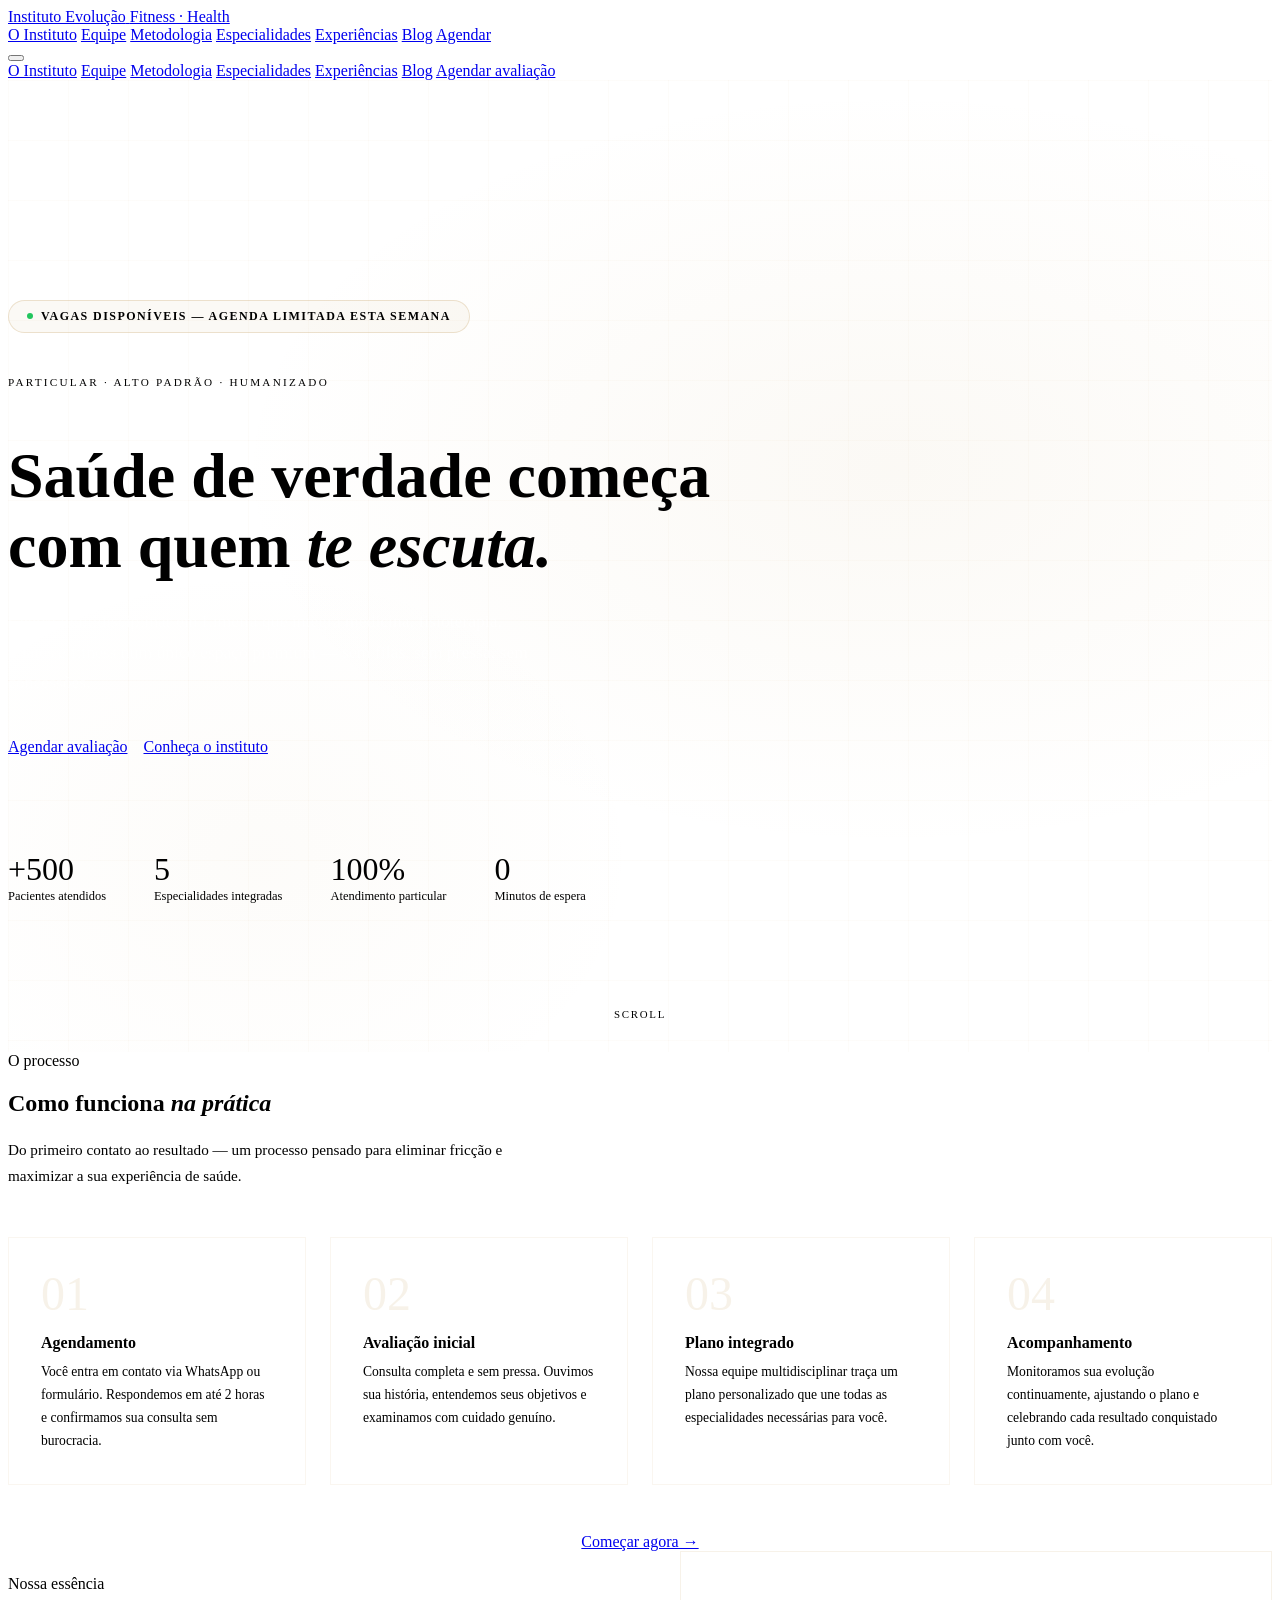
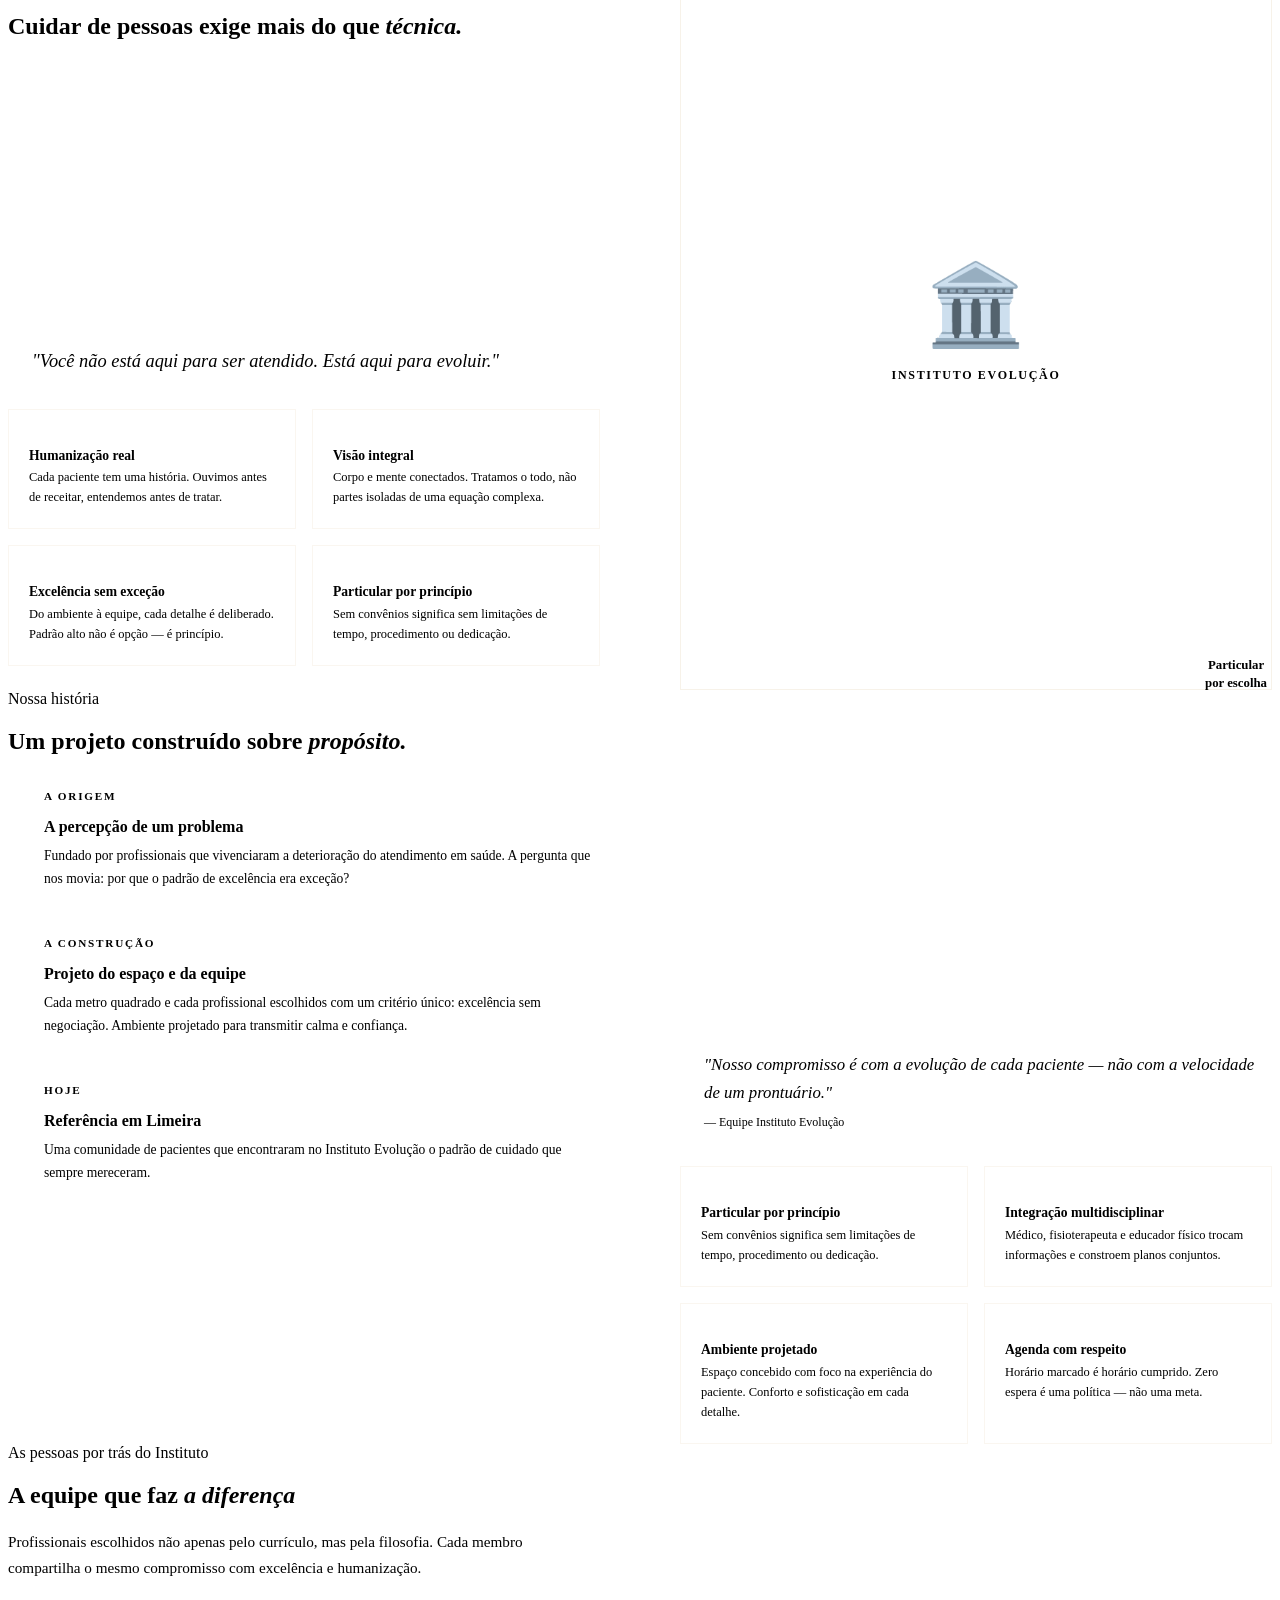
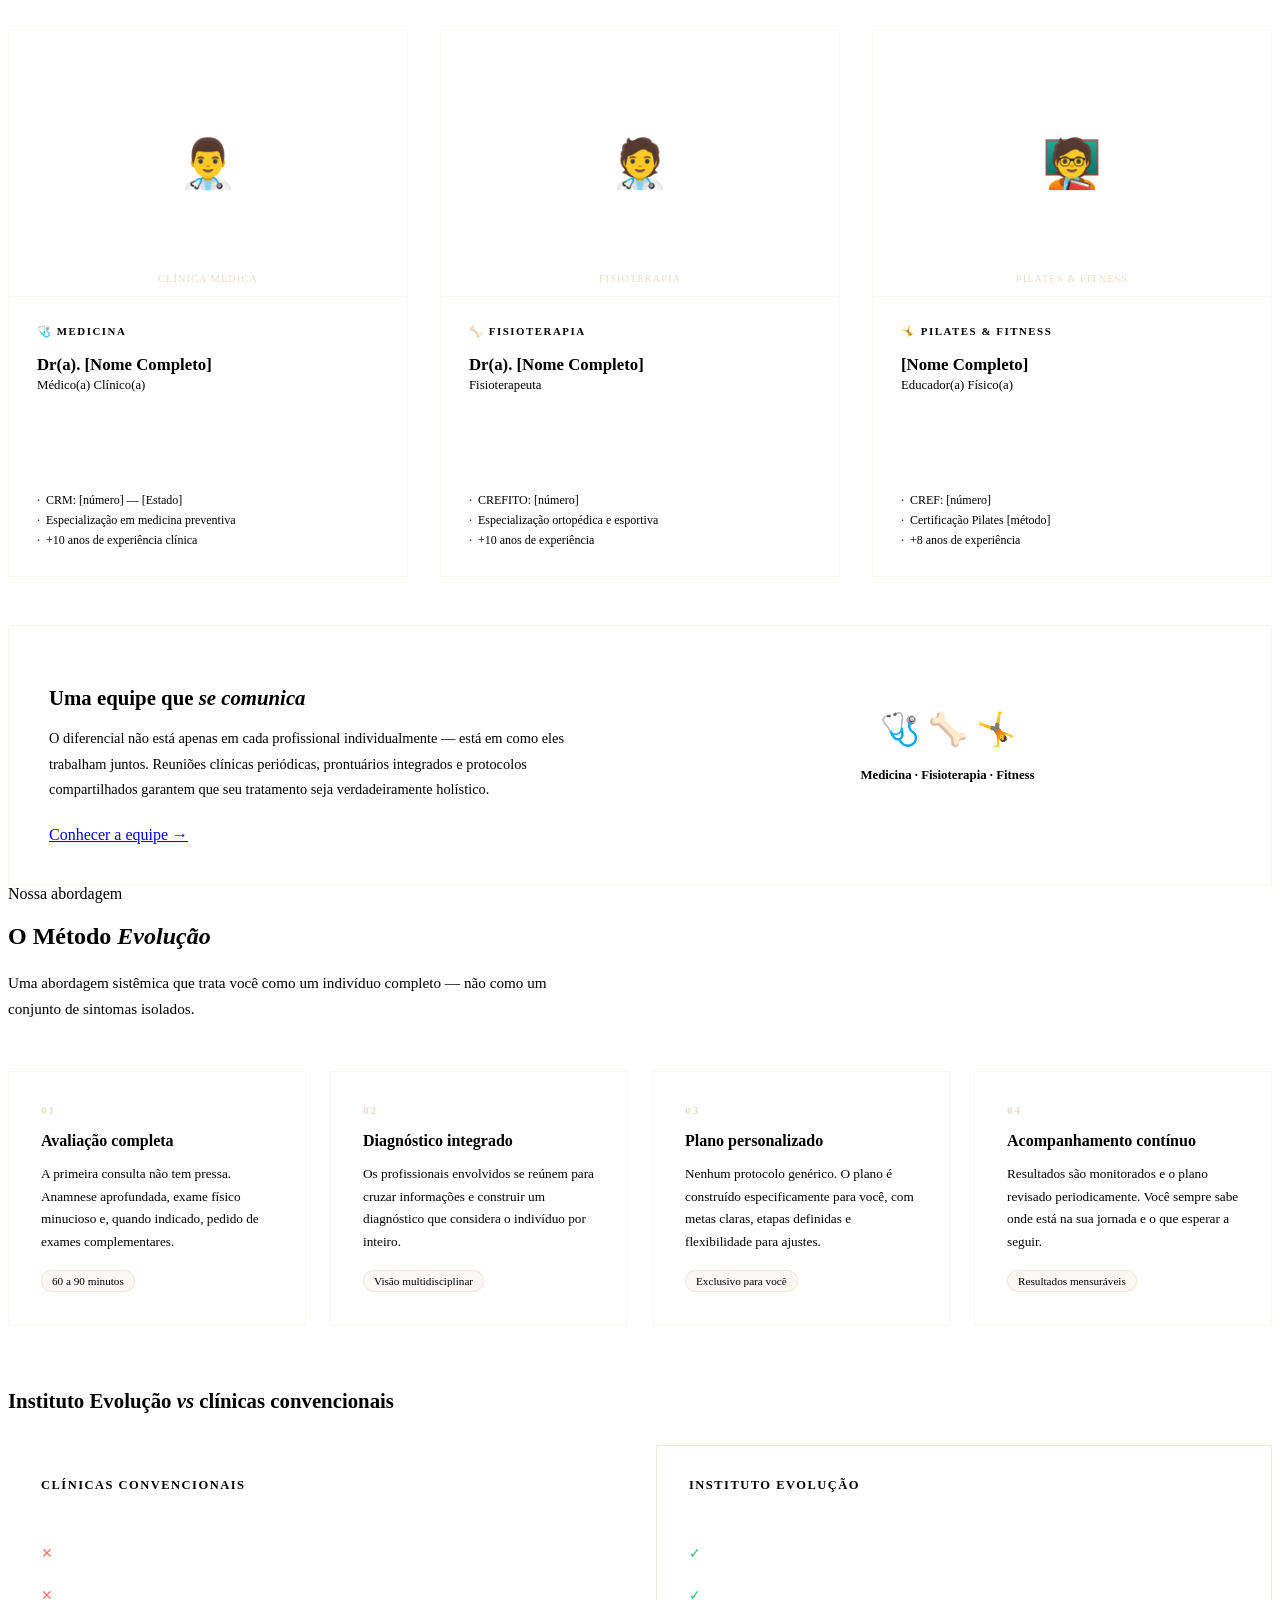
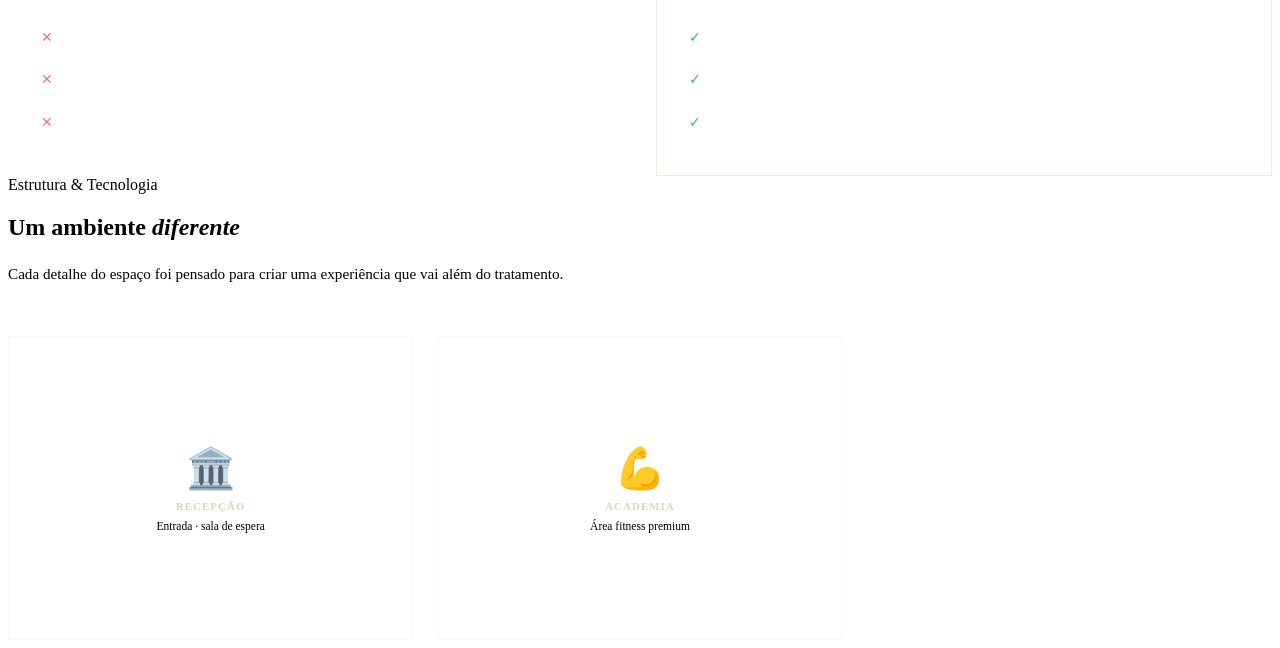
==== commit 3c88b3a4: "novo index" ====
--- a/index.html
+++ b/index.html
@@ -1,586 +1,898 @@
-<!DOCTYPE html PUBLIC "-//W3C//DTD HTML 4.01//EN" "http://www.w3.org/TR/html4/strict.dtd">
-<html>
+<!DOCTYPE html>
+<html lang="pt-BR">
 <head>
-  <meta http-equiv="Content-Type" content="text/html; charset=utf-8">
-  <meta http-equiv="Content-Style-Type" content="text/css">
-  <title></title>
-  <meta name="Generator" content="Cocoa HTML Writer">
-  <meta name="CocoaVersion" content="2575.5">
-  <style type="text/css">
-    p.p1 {margin: 0.0px 0.0px 0.0px 0.0px; font: 12.0px Helvetica}
-    p.p2 {margin: 0.0px 0.0px 0.0px 0.0px; font: 12.0px Helvetica; min-height: 14.0px}
+  <meta charset="UTF-8"/>
+  <meta name="viewport" content="width=device-width, initial-scale=1.0"/>
+  <meta name="description" content="Instituto Evolução — Centro multidisciplinar de saúde de alto padrão em Limeira, SP. Medicina, fisioterapia, pilates e fitness integrados."/>
+  <title>Instituto Evolução | Saúde Integral de Alto Padrão — Limeira, SP</title>
+  <link rel="preconnect" href="https://fonts.googleapis.com"/>
+  <link rel="preconnect" href="https://fonts.gstatic.com" crossorigin/>
+  <link href="https://fonts.googleapis.com/css2?family=Playfair+Display:ital,wght@0,700;1,700&family=Inter:wght@300;400;500;600;700&display=swap" rel="stylesheet"/>
+  <link rel="stylesheet" href="style.css"/>
+  <style>
+
+    /* ===== HERO ===== */
+    #hero {
+      min-height: 100vh;
+      display: flex; align-items: center;
+      position: relative; overflow: hidden;
+      background: var(--dark); padding-top: 72px;
+    }
+    .hero-bg {
+      position: absolute; inset: 0;
+      background:
+        radial-gradient(ellipse 80% 60% at 70% 40%, rgba(201,169,110,0.07) 0%, transparent 65%),
+        radial-gradient(ellipse 50% 50% at 20% 80%, rgba(201,169,110,0.04) 0%, transparent 60%);
+      pointer-events: none;
+    }
+    .hero-grid-lines {
+      position: absolute; inset: 0;
+      background-image:
+        linear-gradient(rgba(201,169,110,0.035) 1px, transparent 1px),
+        linear-gradient(90deg, rgba(201,169,110,0.035) 1px, transparent 1px);
+      background-size: 60px 60px;
+      pointer-events: none;
+    }
+    .hero-content { position: relative; z-index: 2; max-width: 760px; }
+    .hero-badge {
+      display: inline-flex; align-items: center; gap: 8px;
+      padding: 8px 18px; border: 1px solid rgba(201,169,110,0.3);
+      border-radius: 50px; font-size: 0.75rem; font-weight: 600;
+      letter-spacing: 0.12em; text-transform: uppercase; color: var(--gold);
+      background: rgba(201,169,110,0.07); margin-bottom: 2rem;
+    }
+    .hero-badge::before {
+      content: ''; width: 6px; height: 6px;
+      background: #22c55e; border-radius: 50%;
+      animation: pulseDot 2s infinite;
+    }
+    @keyframes pulseDot {
+      0%,100% { opacity:1; transform:scale(1); }
+      50%      { opacity:0.5; transform:scale(1.4); }
+    }
+    .hero-title {
+      font-size: clamp(2.6rem, 5vw, 4.2rem);
+      font-family: var(--font-serif);
+      color: var(--white); line-height: 1.1; margin-bottom: 1.5rem;
+    }
+    .hero-title em { font-style: italic; color: var(--gold); }
+    .hero-desc {
+      font-size: 1.1rem; color: rgba(255,255,255,0.65);
+      max-width: 540px; line-height: 1.75; margin-bottom: 2.5rem;
+    }
+    .hero-actions { display: flex; gap: 1rem; flex-wrap: wrap; margin-bottom: 3.5rem; }
+    .hero-stats {
+      display: flex; gap: 3rem; flex-wrap: wrap;
+      padding-top: 2.5rem;
+      border-top: 1px solid rgba(255,255,255,0.08);
+    }
+    .hero-stat-value {
+      font-family: var(--font-serif); font-size: 2rem;
+      color: var(--gold); line-height: 1;
+    }
+    .hero-stat-label { font-size: 0.78rem; color: var(--gray); margin-top: 4px; }
+    .hero-scroll {
+      position: absolute; bottom: 2rem; left: 50%;
+      transform: translateX(-50%);
+      display: flex; flex-direction: column; align-items: center;
+      gap: 8px; font-size: 0.68rem; letter-spacing: 0.16em;
+      text-transform: uppercase; color: var(--gray);
+    }
+    .hero-scroll-line {
+      width: 1px; height: 40px;
+      background: linear-gradient(180deg, var(--gold), transparent);
+      animation: scrollLine 2s ease infinite;
+    }
+    @keyframes scrollLine {
+      0%,100% { opacity:1; transform:scaleY(1); }
+      50%      { opacity:0.4; transform:scaleY(0.6); }
+    }
+
+    /* ===== PROCESSO ===== */
+    #processo { background: var(--dark-2); }
+    .process-grid {
+      display: grid; grid-template-columns: repeat(4,1fr);
+      gap: 1.5rem; margin-top: 3rem;
+    }
+    .process-card {
+      background: var(--dark-3); border: 1px solid rgba(201,169,110,0.1);
+      border-radius: var(--radius-lg); padding: 2rem; transition: var(--transition);
+    }
+    .process-card:hover { border-color: rgba(201,169,110,0.3); transform: translateY(-4px); }
+    .process-num {
+      font-family: var(--font-serif); font-size: 3rem;
+      color: rgba(201,169,110,0.15); line-height: 1; margin-bottom: 1rem;
+    }
+    .process-card h3 { font-size: 1rem; color: var(--white); margin-bottom: 0.5rem; }
+    .process-card p  { font-size: 0.85rem; color: var(--gray); line-height: 1.7; margin: 0; }
+
+    /* ===== INSTITUTO ===== */
+    #instituto { background: var(--dark); }
+    .instituto-layout {
+      display: grid; grid-template-columns: 1fr 1fr;
+      gap: 5rem; align-items: center;
+    }
+    .instituto-text p {
+      font-size: 0.97rem; color: rgba(255,255,255,0.7);
+      line-height: 1.9; margin-bottom: 1.5rem;
+    }
+    .instituto-quote {
+      font-family: var(--font-serif); font-style: italic;
+      font-size: 1.15rem; color: var(--gold);
+      border-left: 2px solid var(--gold);
+      padding-left: 1.5rem; margin: 2rem 0; line-height: 1.65;
+    }
+    .instituto-pillars {
+      display: grid; grid-template-columns: 1fr 1fr;
+      gap: 1rem; margin-top: 2rem;
+    }
+    .pillar {
+      background: var(--dark-3); border: 1px solid rgba(201,169,110,0.1);
+      border-radius: var(--radius); padding: 1.25rem; transition: var(--transition);
+    }
+    .pillar:hover { border-color: rgba(201,169,110,0.3); }
+    .pillar h4 { font-size: 0.85rem; color: var(--white); margin-bottom: 0.3rem; }
+    .pillar p  { font-size: 0.78rem; color: var(--gray); line-height: 1.6; margin: 0; }
+    .instituto-visual {
+      background: linear-gradient(135deg, var(--dark-3), var(--dark-4));
+      border: 1px solid rgba(201,169,110,0.15);
+      border-radius: var(--radius-lg); aspect-ratio: 4/5;
+      display: flex; flex-direction: column;
+      align-items: center; justify-content: center;
+      gap: 1rem; font-size: 5rem; position: relative;
+    }
+    .instituto-visual-label {
+      font-size: 0.75rem; font-weight: 700;
+      letter-spacing: 0.14em; text-transform: uppercase; color: var(--gold);
+    }
+    .instituto-tag {
+      position: absolute; bottom: -1rem; right: -1rem;
+      background: var(--gold); color: var(--dark);
+      padding: 0.85rem 1.25rem; border-radius: var(--radius);
+      font-size: 0.8rem; font-weight: 700;
+      text-align: center; line-height: 1.35;
+    }
+
+    /* ===== HISTÓRIA ===== */
+    #historia { background: var(--dark-2); }
+    .historia-layout {
+      display: grid; grid-template-columns: 1fr 1fr;
+      gap: 5rem; align-items: start;
+    }
+    .historia-timeline { display: flex; flex-direction: column; gap: 2rem; }
+    .timeline-item { display: flex; gap: 1.5rem; }
+    .timeline-dot {
+      display: flex; flex-direction: column; align-items: center; gap: 0;
+    }
+    .dot {
+      width: 12px; height: 12px; min-height: 12px;
+      border-radius: 50%; background: var(--gold); flex-shrink: 0;
+    }
+    .dot-line {
+      width: 1px; flex: 1; min-height: 40px;
+      background: linear-gradient(180deg, var(--gold), transparent);
+    }
+    .timeline-content h4 {
+      font-size: 0.7rem; font-weight: 700; letter-spacing: 0.16em;
+      text-transform: uppercase; color: var(--gold); margin-bottom: 0.35rem;
+    }
+    .timeline-content h3 { font-size: 1rem; color: var(--white); margin-bottom: 0.5rem; }
+    .timeline-content p  { font-size: 0.85rem; color: var(--gray); line-height: 1.7; margin: 0; }
+    .historia-text p {
+      font-size: 0.97rem; color: rgba(255,255,255,0.7);
+      line-height: 1.9; margin-bottom: 1.5rem;
+    }
+    .historia-quote {
+      font-family: var(--font-serif); font-style: italic;
+      font-size: 1.05rem; color: var(--gold);
+      border-left: 2px solid var(--gold);
+      padding-left: 1.5rem; margin: 2rem 0; line-height: 1.65;
+    }
+    .historia-diffs {
+      display: grid; grid-template-columns: 1fr 1fr;
+      gap: 1rem; margin-top: 2rem;
+    }
+    .historia-diff {
+      background: var(--dark-3); border: 1px solid rgba(201,169,110,0.1);
+      border-radius: var(--radius); padding: 1.25rem; transition: var(--transition);
+    }
+    .historia-diff:hover { border-color: rgba(201,169,110,0.3); }
+    .historia-diff h4 { font-size: 0.85rem; color: var(--gold); margin-bottom: 0.3rem; }
+    .historia-diff p  { font-size: 0.78rem; color: var(--gray); line-height: 1.6; margin: 0; }
+
+    /* ===== EQUIPE ===== */
+    #equipe { background: var(--dark); }
+    .equipe-grid {
+      display: grid; grid-template-columns: repeat(3,1fr);
+      gap: 2rem; margin-top: 3rem;
+    }
+    .equipe-card {
+      background: var(--dark-3); border: 1px solid rgba(201,169,110,0.1);
+      border-radius: var(--radius-lg); overflow: hidden; transition: var(--transition);
+    }
+    .equipe-card:hover { border-color: rgba(201,169,110,0.3); transform: translateY(-5px); }
+    .equipe-photo {
+      aspect-ratio: 3/2; background: linear-gradient(135deg, var(--dark-4), var(--dark-3));
+      display: flex; align-items: center; justify-content: center;
+      font-size: 3rem; border-bottom: 1px solid rgba(201,169,110,0.1);
+      position: relative;
+    }
+    .equipe-photo-label {
+      position: absolute; bottom: 0.75rem; left: 50%; transform: translateX(-50%);
+      font-size: 0.65rem; color: rgba(201,169,110,0.4);
+      letter-spacing: 0.1em; text-transform: uppercase; white-space: nowrap;
+    }
+    .equipe-body { padding: 1.75rem; }
+    .equipe-specialty {
+      font-size: 0.68rem; font-weight: 700; letter-spacing: 0.14em;
+      text-transform: uppercase; color: var(--gold); margin-bottom: 0.5rem;
+    }
+    .equipe-body h3 { font-size: 1.05rem; color: var(--white); margin-bottom: 0.2rem; }
+    .equipe-role { font-size: 0.8rem; color: var(--gray); margin-bottom: 1rem; }
+    .equipe-body p  { font-size: 0.83rem; color: rgba(255,255,255,0.6); line-height: 1.7; margin-bottom: 1rem; }
+    .equipe-creds { display: flex; flex-direction: column; gap: 0.3rem; }
+    .equipe-cred {
+      font-size: 0.75rem; color: var(--gray);
+      display: flex; align-items: center; gap: 6px;
+    }
+    .equipe-cred::before { content: '·'; color: var(--gold); }
+    .equipe-together {
+      background: var(--dark-3); border: 1px solid rgba(201,169,110,0.12);
+      border-radius: var(--radius-lg); padding: 2.5rem;
+      display: grid; grid-template-columns: 1fr 1fr;
+      gap: 3rem; align-items: center; margin-top: 3rem;
+    }
+    .equipe-together h3 { font-size: 1.3rem; color: var(--white); margin-bottom: 1rem; }
+    .equipe-together p  { font-size: 0.9rem; color: var(--gray); line-height: 1.75; }
+    .equipe-together-icons { display: flex; gap: 1rem; font-size: 2rem; justify-content: center; }
+
+    /* ===== METODOLOGIA ===== */
+    #metodologia { background: var(--dark-2); }
+    .metodo-grid {
+      display: grid; grid-template-columns: repeat(4,1fr);
+      gap: 1.5rem; margin-top: 3rem;
+    }
+    .metodo-card {
+      background: var(--dark-3); border: 1px solid rgba(201,169,110,0.1);
+      border-radius: var(--radius-lg); padding: 2rem; transition: var(--transition);
+    }
+    .metodo-card:hover { border-color: rgba(201,169,110,0.3); transform: translateY(-4px); }
+    .metodo-num {
+      font-size: 0.7rem; font-weight: 700; letter-spacing: 0.18em;
+      text-transform: uppercase; color: rgba(201,169,110,0.4); margin-bottom: 0.75rem;
+    }
+    .metodo-card h3 { font-size: 1rem; color: var(--white); margin-bottom: 0.75rem; }
+    .metodo-card p  { font-size: 0.83rem; color: var(--gray); line-height: 1.7; margin-bottom: 1rem; }
+    .metodo-tag {
+      display: inline-block; font-size: 0.7rem; color: var(--gold);
+      background: rgba(201,169,110,0.08); border: 1px solid rgba(201,169,110,0.2);
+      padding: 4px 10px; border-radius: 50px;
+    }
+    /* VS comparison */
+    .vs-section { margin-top: 4rem; }
+    .vs-grid { display: grid; grid-template-columns: 1fr 1fr; gap: 2rem; }
+    .vs-box {
+      background: var(--dark-3); border: 1px solid rgba(255,255,255,0.06);
+      border-radius: var(--radius-lg); padding: 2rem;
+    }
+    .vs-box.highlight { border-color: rgba(201,169,110,0.25); }
+    .vs-title {
+      font-size: 0.78rem; font-weight: 700; letter-spacing: 0.12em;
+      text-transform: uppercase; margin-bottom: 1.5rem; padding-bottom: 1rem;
+      border-bottom: 1px solid rgba(255,255,255,0.07);
+    }
+    .vs-title.bad  { color: var(--gray); }
+    .vs-title.good { color: var(--gold); }
+    .vs-item {
+      display: flex; align-items: flex-start; gap: 10px;
+      font-size: 0.85rem; color: rgba(255,255,255,0.65);
+      padding: 0.65rem 0; border-bottom: 1px solid rgba(255,255,255,0.04);
+      line-height: 1.5;
+    }
+    .vs-item:last-child { border-bottom: none; }
+    .vs-item .icon { flex-shrink: 0; }
+    .vs-item .icon.bad  { color: #f87171; }
+    .vs-item .icon.good { color: #22c55e; }
+
+    /* ===== AMBIENTE ===== */
+    #ambiente { background: var(--dark); }
+    .ambiente-grid {
+      display: grid; grid-template-columns: repeat(3,1fr);
+      gap: 1.5rem; margin-top: 3rem;
+    }
+    .ambiente-item {
+      border-radius: var(--radius-lg); overflow: hidden;
+      background: linear-gradient(135deg, var(--dark-3), var(--dark-4));
+      border: 1px solid rgba(201,169,110,0.1);
+      aspect-ratio: 4/3; display: flex; flex-direction: column;
+      align-items: center; justify-content: center;
+      gap: 0.5rem; transition: var(--transition); cursor: default;
+    }
+    .ambiente-item:hover { border-color: rgba(201,169,110,0.3); }
+    .ambiente-item span { font-size: 2.5rem; }
+    .ambiente-item-label {
+      font-size: 0.68rem; font-weight: 600; letter-spacing: 0.1em;
+      text-transform: uppercase; color: rgba(201,169,110,0.5);
+    }
+    .ambiente-item-sub { font-size: 0.72rem; color: var(--gray); }
+    .ambiente-features {
+      display: grid; grid-template-columns: repeat(4,1fr);
+      gap: 1rem; margin-top: 2.5rem;
+    }
+    .ambiente-feat {
+      text-align: center; padding: 1.25rem;
+      background: var(--dark-3); border: 1px solid rgba(201,169,110,0.08);
+      border-radius: var(--radius); font-size: 0.82rem; color: var(--gray-light);
+      transition: var(--transition);
+    }
+    .ambiente-feat:hover { border-color: rgba(201,169,110,0.25); }
+    .ambiente-feat span { display: block; font-size: 1.5rem; margin-bottom: 0.5rem; }
+
+    /* ===== ESPECIALIDADES ===== */
+    #especialidades { background: var(--dark-2); }
+    .espec-grid {
+      display: grid; grid-template-columns: repeat(3,1fr);
+      gap: 1.5rem; margin-top: 3rem;
+    }
+    .espec-card {
+      background: var(--dark-3); border: 1px solid rgba(201,169,110,0.1);
+      border-radius: var(--radius-lg); padding: 2rem;
+      display: flex; flex-direction: column; transition: var(--transition);
+    }
+    .espec-card:hover { border-color: rgba(201,169,110,0.3); transform: translateY(-4px); }
+    .espec-num {
+      font-size: 0.65rem; font-weight: 700; letter-spacing: 0.18em;
+      text-transform: uppercase; color: rgba(201,169,110,0.4); margin-bottom: 0.5rem;
+    }
+    .espec-icon { font-size: 2rem; margin-bottom: 0.75rem; }
+    .espec-card h3 { font-size: 1.05rem; color: var(--white); margin-bottom: 0.75rem; }
+    .espec-card p  { font-size: 0.85rem; color: var(--gray); line-height: 1.7; flex: 1; margin-bottom: 1.25rem; }
+    .espec-features { display: flex; flex-direction: column; gap: 0.4rem; margin-bottom: 1.5rem; }
+    .espec-feat {
+      font-size: 0.8rem; color: rgba(255,255,255,0.55);
+      display: flex; align-items: center; gap: 8px;
+    }
+    .espec-feat::before { content: '✓'; color: var(--gold); font-size: 0.75rem; }
+    .espec-cta-row {
+      display: flex; align-items: center; justify-content: space-between; margin-top: auto;
+    }
+    .espec-link {
+      font-size: 0.8rem; color: var(--gold); font-weight: 600; transition: var(--transition);
+    }
+    .espec-link:hover { color: var(--gold-light); }
+    .espec-quote-box {
+      background: var(--dark-3); border: 1px solid rgba(201,169,110,0.15);
+      border-radius: var(--radius-lg); padding: 2rem;
+      text-align: center; margin-top: 2rem; grid-column: 1 / -1;
+    }
+    .espec-quote-box p {
+      font-family: var(--font-serif); font-style: italic;
+      font-size: 1.1rem; color: var(--gold); line-height: 1.65; margin-bottom: 1rem;
+    }
+
+    /* ===== DIFERENCIAIS ===== */
+    #diferenciais { background: var(--dark); }
+    .dif-grid {
+      display: grid; grid-template-columns: 1fr 1fr;
+      gap: 1.5rem; margin-top: 3rem;
+    }
+    .dif-card {
+      background: var(--dark-3); border: 1px solid rgba(201,169,110,0.1);
+      border-radius: var(--radius-lg); padding: 2rem;
+      display: flex; gap: 1.25rem; transition: var(--transition);
+    }
+    .dif-card:hover { border-color: rgba(201,169,110,0.3); }
+    .dif-num {
+      font-family: var(--font-serif); font-size: 2rem;
+      color: rgba(201,169,110,0.2); line-height: 1; min-width: 36px;
+    }
+    .dif-card h3 { font-size: 0.95rem; color: var(--white); margin-bottom: 0.5rem; }
+    .dif-card p  { font-size: 0.83rem; color: var(--gray); line-height: 1.7; margin: 0; }
+
+    /* ===== CASOS / DEPOIMENTOS ===== */
+    #casos { background: var(--dark-2); }
+    .casos-grid {
+      display: grid; grid-template-columns: 1fr 1fr;
+      gap: 1.5rem; margin-top: 3rem;
+    }
+    .caso-card {
+      background: var(--dark-3); border: 1px solid rgba(201,169,110,0.12);
+      border-radius: var(--radius-lg); padding: 2rem; transition: var(--transition);
+    }
+    .caso-card:hover { border-color: rgba(201,169,110,0.3); transform: translateY(-4px); }
+    .caso-spec {
+      font-size: 0.7rem; font-weight: 600; letter-spacing: 0.14em;
+      text-transform: uppercase; color: var(--gold); margin-bottom: 1rem;
+    }
+    .caso-card blockquote {
+      font-style: italic; font-size: 0.9rem; color: rgba(255,255,255,0.72);
+      line-height: 1.75; border-left: 2px solid rgba(201,169,110,0.3);
+      padding-left: 1rem; margin-bottom: 1.5rem;
+    }
+    .caso-footer { display: flex; align-items: center; justify-content: space-between; }
+    .caso-author { display: flex; align-items: center; gap: 0.75rem; }
+    .caso-av {
+      width: 36px; height: 36px; border-radius: 50%;
+      background: linear-gradient(135deg, var(--gold-dark), var(--gold));
+      display: flex; align-items: center; justify-content: center;
+      font-size: 0.7rem; font-weight: 700; color: var(--dark);
+    }
+    .caso-author-name { font-size: 0.85rem; font-weight: 600; color: var(--white); }
+    .caso-author-role { font-size: 0.75rem; color: var(--gray); }
+    .caso-stats { display: flex; gap: 1.5rem; text-align: right; }
+    .caso-stat-val {
+      font-family: var(--font-serif); font-size: 1.3rem;
+      color: var(--gold); line-height: 1;
+    }
+    .caso-stat-lbl { font-size: 0.7rem; color: var(--gray); }
+
+    /* ===== DEPOIMENTOS ===== */
+    #depoimentos { background: var(--dark); }
+    .depo-grid {
+      display: grid; grid-template-columns: repeat(3,1fr);
+      gap: 1.5rem; margin-top: 3rem;
+    }
+    .depo-card {
+      background: var(--dark-3); border: 1px solid rgba(201,169,110,0.1);
+      border-radius: var(--radius-lg); padding: 2rem; transition: var(--transition);
+    }
+    .depo-card:hover { border-color: rgba(201,169,110,0.25); transform: translateY(-4px); }
+    .depo-header { display: flex; align-items: center; gap: 1rem; margin-bottom: 1rem; }
+    .depo-av {
+      width: 44px; height: 44px; border-radius: 50%;
+      background: linear-gradient(135deg, var(--gold-dark), var(--gold));
+      display: flex; align-items: center; justify-content: center;
+      font-size: 0.8rem; font-weight: 700; color: var(--dark); flex-shrink: 0;
+    }
+    .depo-name { font-size: 0.9rem; font-weight: 600; color: var(--white); }
+    .depo-meta { font-size: 0.75rem; color: var(--gray); }
+    .depo-text { font-size: 0.88rem; color: rgba(255,255,255,0.7); line-height: 1.75; font-style: italic; }
+    .depo-tag {
+      display: inline-block; margin-top: 1rem;
+      font-size: 0.72rem; color: var(--gold);
+      background: rgba(201,169,110,0.08); border: 1px solid rgba(201,169,110,0.2);
+      padding: 3px 10px; border-radius: 50px;
+    }
+
+    /* ===== BLOG / CONTEÚDO ===== */
+    #conteudo { background: var(--dark-2); }
+    .blog-grid {
+      display: grid; grid-template-columns: repeat(3,1fr);
+      gap: 2rem; margin-top: 3rem;
+    }
+    .blog-card {
+      background: var(--dark-3); border: 1px solid rgba(201,169,110,0.1);
+      border-radius: var(--radius-lg); overflow: hidden;
+      display: flex; flex-direction: column; transition: var(--transition);
+    }
+    .blog-card:hover { border-color: rgba(201,169,110,0.3); transform: translateY(-5px); }
+    .blog-img {
+      aspect-ratio: 16/9;
+      background: linear-gradient(135deg, var(--dark-4), var(--dark-3));
+      display: flex; align-items: center; justify-content: center;
+      font-size: 2.5rem; border-bottom: 1px solid rgba(201,169,110,0.1);
+    }
+    .blog-body { padding: 1.5rem; flex: 1; display: flex; flex-direction: column; }
+    .blog-cat {
+      font-size: 0.7rem; font-weight: 700; letter-spacing: 0.14em;
+      text-transform: uppercase; color: var(--gold); margin-bottom: 0.5rem;
+    }
+    .blog-body h3 { font-size: 1rem; color: var(--white); line-height: 1.4; margin-bottom: 0.75rem; }
+    .blog-body p  { font-size: 0.83rem; color: var(--gray); line-height: 1.7; flex: 1; margin-bottom: 1rem; }
+    .blog-meta { display: flex; align-items: center; justify-content: space-between; font-size: 0.75rem; color: var(--gray); }
+    .blog-meta a { color: var(--gold); font-weight: 600; transition: var(--transition); }
+
+    /* ===== AGENDAR ===== */
+    #agendar { background: var(--dark); position: relative; overflow: hidden; }
+    #agendar::before {
+      content: ''; position: absolute; top: -40%; left: 50%;
+      transform: translateX(-50%); width: 800px; height: 800px;
+      background: radial-gradient(circle, rgba(201,169,110,0.05) 0%, transparent 65%);
+      pointer-events: none;
+    }
+    .agendar-layout {
+      display: grid; grid-template-columns: 1fr 1fr;
+      gap: 5rem; position: relative; z-index: 1;
+    }
+    .agendar-info h2 { margin-bottom: 1.5rem; }
+    .agendar-info > p { font-size: 0.95rem; color: var(--gray); line-height: 1.75; margin-bottom: 2rem; }
+    .agendar-steps { display: flex; flex-direction: column; gap: 1.5rem; margin: 2rem 0; }
+    .ag-step { display: flex; align-items: flex-start; gap: 1rem; }
+    .ag-step-num {
+      width: 32px; height: 32px; min-width: 32px; border-radius: 50%;
+      border: 1px solid var(--gold); display: flex; align-items: center;
+      justify-content: center; font-size: 0.8rem; font-weight: 700; color: var(--gold);
+    }
+    .ag-step h4 { font-size: 0.88rem; font-weight: 600; color: var(--white); margin-bottom: 0.2rem; }
+    .ag-step p  { font-size: 0.8rem; color: var(--gray); margin: 0; }
+    .agendar-contact {
+      margin-top: 2rem; padding-top: 2rem;
+      border-top: 1px solid rgba(255,255,255,0.07);
+    }
+    .agendar-contact p { font-size: 0.82rem; color: var(--gray); margin-bottom: 0.5rem; }
+    .agendar-contact strong { color: var(--white); }
+    .form-box {
+      background: var(--dark-3); border: 1px solid rgba(201,169,110,0.15);
+      border-radius: var(--radius-lg); padding: 2.5rem;
+    }
+    .form-box h3 { font-size: 1.15rem; color: var(--white); margin-bottom: 0.5rem; }
+    .form-box > p { font-size: 0.85rem; color: var(--gray); margin-bottom: 2rem; }
+    .form-row { display: grid; grid-template-columns: 1fr 1fr; gap: 1rem; }
+    .form-submit {
+      width: 100%; justify-content: center;
+      margin-top: 0.5rem; padding: 16px; font-size: 0.95rem;
+    }
+    .form-privacy { text-align: center; font-size: 0.75rem; color: var(--gray); margin-top: 0.75rem; }
+    .form-wpp { text-align: center; margin-top: 1.25rem; }
+    .form-wpp a {
+      display: inline-flex; align-items: center; gap: 8px;
+      font-size: 0.85rem; color: #25D366; font-weight: 600; transition: var(--transition);
+    }
+    .form-wpp a:hover { opacity: 0.8; }
+    .form-success { display: none; text-align: center; padding: 3rem 2rem; }
+    .form-success.show { display: block; }
+    .success-icon { font-size: 3rem; margin-bottom: 1rem; }
+    .form-success h3 { color: var(--white); margin-bottom: 0.75rem; }
+    .form-success p  { color: var(--gray); font-size: 0.9rem; line-height: 1.7; }
+
+    /* ===== RESPONSIVE ===== */
+    @media(max-width:1024px){
+      .process-grid    { grid-template-columns: repeat(2,1fr); }
+      .equipe-grid     { grid-template-columns: repeat(2,1fr); }
+      .metodo-grid     { grid-template-columns: repeat(2,1fr); }
+      .espec-grid      { grid-template-columns: repeat(2,1fr); }
+      .ambiente-features { grid-template-columns: repeat(2,1fr); }
+      .ambiente-grid   { grid-template-columns: repeat(2,1fr); }
+    }
+    @media(max-width:768px){
+      .instituto-layout,
+      .historia-layout,
+      .agendar-layout  { grid-template-columns: 1fr; gap: 3rem; }
+      .instituto-pillars,
+      .historia-diffs  { grid-template-columns: 1fr; }
+      .equipe-grid,
+      .espec-grid,
+      .metodo-grid,
+      .depo-grid,
+      .casos-grid,
+      .blog-grid,
+      .dif-grid        { grid-template-columns: 1fr; }
+      .vs-grid         { grid-template-columns: 1fr; }
+      .ambiente-grid   { grid-template-columns: 1fr; }
+      .process-grid    { grid-template-columns: 1fr; }
+      .form-row        { grid-template-columns: 1fr; }
+      .equipe-together { grid-template-columns: 1fr; }
+      .hero-stats      { gap: 1.5rem; }
+      .instituto-tag   { display: none; }
+    }
   </style>
 </head>
 <body>
-<p class="p1">&lt;!DOCTYPE html&gt;</p>
-<p class="p1">&lt;html lang="pt-BR"&gt;</p>
-<p class="p1">&lt;head&gt;</p>
-<p class="p1"><span class="Apple-converted-space">  </span>&lt;meta charset="UTF-8"/&gt;</p>
-<p class="p1"><span class="Apple-converted-space">  </span>&lt;meta name="viewport" content="width=device-width, initial-scale=1.0"/&gt;</p>
-<p class="p1"><span class="Apple-converted-space">  </span>&lt;meta name="description" content="Instituto Evolução — Centro multidisciplinar de saúde de alto padrão em Limeira, SP."/&gt;</p>
-<p class="p1"><span class="Apple-converted-space">  </span>&lt;title&gt;Instituto Evolução | Saúde Integral de Alto Padrão — Limeira, SP&lt;/title&gt;</p>
-<p class="p1"><span class="Apple-converted-space">  </span>&lt;link rel="preconnect" href="https://fonts.googleapis.com"/&gt;</p>
-<p class="p1"><span class="Apple-converted-space">  </span>&lt;link rel="preconnect" href="https://fonts.gstatic.com" crossorigin/&gt;</p>
-<p class="p1"><span class="Apple-converted-space">  </span>&lt;link href="https://fonts.googleapis.com/css2?family=Playfair+Display:ital,wght@0,700;1,700&amp;family=Inter:wght@300;400;500;600;700&amp;display=swap" rel="stylesheet"/&gt;</p>
-<p class="p1"><span class="Apple-converted-space">  </span>&lt;link rel="stylesheet" href="style.css"/&gt;</p>
-<p class="p1"><span class="Apple-converted-space">  </span>&lt;style&gt;</p>
-<p class="p1"><span class="Apple-converted-space">    </span>/* ===== HERO ===== */</p>
-<p class="p1"><span class="Apple-converted-space">    </span>#hero {</p>
-<p class="p1"><span class="Apple-converted-space">      </span>min-height: 100vh;</p>
-<p class="p1"><span class="Apple-converted-space">      </span>display: flex;</p>
-<p class="p1"><span class="Apple-converted-space">      </span>align-items: center;</p>
-<p class="p1"><span class="Apple-converted-space">      </span>position: relative;</p>
-<p class="p1"><span class="Apple-converted-space">      </span>overflow: hidden;</p>
-<p class="p1"><span class="Apple-converted-space">      </span>background: var(--dark);</p>
-<p class="p1"><span class="Apple-converted-space">      </span>padding-top: 72px;</p>
-<p class="p1"><span class="Apple-converted-space">    </span>}</p>
-<p class="p1"><span class="Apple-converted-space">    </span>.hero-bg {</p>
-<p class="p1"><span class="Apple-converted-space">      </span>position: absolute; inset: 0;</p>
-<p class="p1"><span class="Apple-converted-space">      </span>background:</p>
-<p class="p1"><span class="Apple-converted-space">        </span>radial-gradient(ellipse 80% 60% at 70% 40%, rgba(201,169,110,0.07) 0%, transparent 65%),</p>
-<p class="p1"><span class="Apple-converted-space">        </span>radial-gradient(ellipse 50% 50% at 20% 80%, rgba(201,169,110,0.04) 0%, transparent 60%);</p>
-<p class="p1"><span class="Apple-converted-space">      </span>pointer-events: none;</p>
-<p class="p1"><span class="Apple-converted-space">    </span>}</p>
-<p class="p1"><span class="Apple-converted-space">    </span>.hero-grid-lines {</p>
-<p class="p1"><span class="Apple-converted-space">      </span>position: absolute; inset: 0;</p>
-<p class="p1"><span class="Apple-converted-space">      </span>background-image:</p>
-<p class="p1"><span class="Apple-converted-space">        </span>linear-gradient(rgba(201,169,110,0.035) 1px, transparent 1px),</p>
-<p class="p1"><span class="Apple-converted-space">        </span>linear-gradient(90deg, rgba(201,169,110,0.035) 1px, transparent 1px);</p>
-<p class="p1"><span class="Apple-converted-space">      </span>background-size: 60px 60px;</p>
-<p class="p1"><span class="Apple-converted-space">      </span>pointer-events: none;</p>
-<p class="p1"><span class="Apple-converted-space">    </span>}</p>
-<p class="p1"><span class="Apple-converted-space">    </span>.hero-content { position: relative; z-index: 2; max-width: 760px; }</p>
-<p class="p1"><span class="Apple-converted-space">    </span>.hero-badge {</p>
-<p class="p1"><span class="Apple-converted-space">      </span>display: inline-flex; align-items: center; gap: 8px;</p>
-<p class="p1"><span class="Apple-converted-space">      </span>padding: 8px 18px;</p>
-<p class="p1"><span class="Apple-converted-space">      </span>border: 1px solid rgba(201,169,110,0.3);</p>
-<p class="p1"><span class="Apple-converted-space">      </span>border-radius: 50px;</p>
-<p class="p1"><span class="Apple-converted-space">      </span>font-size: 0.75rem; font-weight: 600; letter-spacing: 0.12em;</p>
-<p class="p1"><span class="Apple-converted-space">      </span>text-transform: uppercase; color: var(--gold);</p>
-<p class="p1"><span class="Apple-converted-space">      </span>background: rgba(201,169,110,0.07);</p>
-<p class="p1"><span class="Apple-converted-space">      </span>margin-bottom: 2rem;</p>
-<p class="p1"><span class="Apple-converted-space">    </span>}</p>
-<p class="p1"><span class="Apple-converted-space">    </span>.hero-badge::before {</p>
-<p class="p1"><span class="Apple-converted-space">      </span>content: ''; width: 6px; height: 6px;</p>
-<p class="p1"><span class="Apple-converted-space">      </span>background: #22c55e; border-radius: 50%;</p>
-<p class="p1"><span class="Apple-converted-space">      </span>animation: pulseDot 2s infinite;</p>
-<p class="p1"><span class="Apple-converted-space">    </span>}</p>
-<p class="p1"><span class="Apple-converted-space">    </span>@keyframes pulseDot {</p>
-<p class="p1"><span class="Apple-converted-space">      </span>0%,100%{ opacity:1; transform:scale(1); }</p>
-<p class="p1"><span class="Apple-converted-space">      </span>50%<span class="Apple-converted-space">    </span>{ opacity:0.5; transform:scale(1.4); }</p>
-<p class="p1"><span class="Apple-converted-space">    </span>}</p>
-<p class="p1"><span class="Apple-converted-space">    </span>.hero-title {</p>
-<p class="p1"><span class="Apple-converted-space">      </span>font-size: clamp(2.6rem, 5vw, 4.2rem);</p>
-<p class="p1"><span class="Apple-converted-space">      </span>font-family: var(--font-serif);</p>
-<p class="p1"><span class="Apple-converted-space">      </span>color: var(--white); line-height: 1.1; margin-bottom: 1.5rem;</p>
-<p class="p1"><span class="Apple-converted-space">    </span>}</p>
-<p class="p1"><span class="Apple-converted-space">    </span>.hero-title em { font-style: italic; color: var(--gold); }</p>
-<p class="p1"><span class="Apple-converted-space">    </span>.hero-desc {</p>
-<p class="p1"><span class="Apple-converted-space">      </span>font-size: 1.1rem; color: rgba(255,255,255,0.65);</p>
-<p class="p1"><span class="Apple-converted-space">      </span>max-width: 540px; line-height: 1.75; margin-bottom: 2.5rem;</p>
-<p class="p1"><span class="Apple-converted-space">    </span>}</p>
-<p class="p1"><span class="Apple-converted-space">    </span>.hero-actions { display: flex; gap: 1rem; flex-wrap: wrap; }</p>
-<p class="p1"><span class="Apple-converted-space">    </span>.hero-stats {</p>
-<p class="p1"><span class="Apple-converted-space">      </span>display: flex; gap: 2rem; flex-wrap: wrap;</p>
-<p class="p1"><span class="Apple-converted-space">      </span>margin-top: 4rem; padding-top: 2.5rem;</p>
-<p class="p1"><span class="Apple-converted-space">      </span>border-top: 1px solid rgba(255,255,255,0.08);</p>
-<p class="p1"><span class="Apple-converted-space">    </span>}</p>
-<p class="p1"><span class="Apple-converted-space">    </span>.hero-stat-value {</p>
-<p class="p1"><span class="Apple-converted-space">      </span>font-family: var(--font-serif); font-size: 2rem;</p>
-<p class="p1"><span class="Apple-converted-space">      </span>color: var(--gold); line-height: 1;</p>
-<p class="p1"><span class="Apple-converted-space">    </span>}</p>
-<p class="p1"><span class="Apple-converted-space">    </span>.hero-stat-label { font-size: 0.78rem; color: var(--gray); margin-top: 4px; }</p>
-<p class="p1"><span class="Apple-converted-space">    </span>.hero-scroll {</p>
-<p class="p1"><span class="Apple-converted-space">      </span>position: absolute; bottom: 2.5rem; right: 3rem;</p>
-<p class="p1"><span class="Apple-converted-space">      </span>display: flex; flex-direction: column; align-items: center; gap: 8px;</p>
-<p class="p1"><span class="Apple-converted-space">      </span>font-size: 0.68rem; letter-spacing: 0.2em;</p>
-<p class="p1"><span class="Apple-converted-space">      </span>text-transform: uppercase; color: var(--gray);</p>
-<p class="p1"><span class="Apple-converted-space">    </span>}</p>
-<p class="p1"><span class="Apple-converted-space">    </span>.hero-scroll-line {</p>
-<p class="p1"><span class="Apple-converted-space">      </span>width: 1px; height: 48px;</p>
-<p class="p1"><span class="Apple-converted-space">      </span>background: linear-gradient(var(--gold), transparent);</p>
-<p class="p1"><span class="Apple-converted-space">      </span>animation: scrollLine 2s ease-in-out infinite;</p>
-<p class="p1"><span class="Apple-converted-space">    </span>}</p>
-<p class="p1"><span class="Apple-converted-space">    </span>@keyframes scrollLine {</p>
-<p class="p1"><span class="Apple-converted-space">      </span>0%,100%{ opacity:0.4; }</p>
-<p class="p1"><span class="Apple-converted-space">      </span>50%<span class="Apple-converted-space">    </span>{ opacity:1; }</p>
-<p class="p1"><span class="Apple-converted-space">    </span>}</p>
-<p class="p2"><br></p>
-<p class="p1"><span class="Apple-converted-space">    </span>/* ===== PROCESSO ===== */</p>
-<p class="p1"><span class="Apple-converted-space">    </span>#processo { background: var(--dark-2); }</p>
-<p class="p1"><span class="Apple-converted-space">    </span>.process-grid {</p>
-<p class="p1"><span class="Apple-converted-space">      </span>display: grid; grid-template-columns: repeat(4,1fr); gap: 1.5rem; margin-top: 3rem;</p>
-<p class="p1"><span class="Apple-converted-space">    </span>}</p>
-<p class="p1"><span class="Apple-converted-space">    </span>.process-card {</p>
-<p class="p1"><span class="Apple-converted-space">      </span>background: var(--dark-3);</p>
-<p class="p1"><span class="Apple-converted-space">      </span>border: 1px solid rgba(201,169,110,0.1);</p>
-<p class="p1"><span class="Apple-converted-space">      </span>border-radius: var(--radius-lg);</p>
-<p class="p1"><span class="Apple-converted-space">      </span>padding: 2rem; transition: var(--transition);</p>
-<p class="p1"><span class="Apple-converted-space">    </span>}</p>
-<p class="p1"><span class="Apple-converted-space">    </span>.process-card:hover { border-color: rgba(201,169,110,0.3); transform: translateY(-4px); }</p>
-<p class="p1"><span class="Apple-converted-space">    </span>.process-num {</p>
-<p class="p1"><span class="Apple-converted-space">      </span>font-family: var(--font-serif); font-size: 3rem;</p>
-<p class="p1"><span class="Apple-converted-space">      </span>color: rgba(201,169,110,0.15); line-height: 1; margin-bottom: 1.25rem;</p>
-<p class="p1"><span class="Apple-converted-space">    </span>}</p>
-<p class="p1"><span class="Apple-converted-space">    </span>.process-card h3 { font-size: 1.05rem; color: var(--white); margin-bottom: 0.75rem; }</p>
-<p class="p1"><span class="Apple-converted-space">    </span>.process-card p<span class="Apple-converted-space">  </span>{ font-size: 0.88rem; color: var(--gray); line-height: 1.7; }</p>
-<p class="p2"><br></p>
-<p class="p1"><span class="Apple-converted-space">    </span>/* ===== INSTITUTO ===== */</p>
-<p class="p1"><span class="Apple-converted-space">    </span>#instituto { background: var(--dark); position: relative; overflow: hidden; }</p>
-<p class="p1"><span class="Apple-converted-space">    </span>.instituto-layout {</p>
-<p class="p1"><span class="Apple-converted-space">      </span>display: grid; grid-template-columns: 1fr 1fr; gap: 5rem; align-items: center;</p>
-<p class="p1"><span class="Apple-converted-space">    </span>}</p>
-<p class="p1"><span class="Apple-converted-space">    </span>.instituto-quote {</p>
-<p class="p1"><span class="Apple-converted-space">      </span>font-family: var(--font-serif); font-size: 1.3rem; font-style: italic;</p>
-<p class="p1"><span class="Apple-converted-space">      </span>color: var(--gold); border-left: 2px solid var(--gold);</p>
-<p class="p1"><span class="Apple-converted-space">      </span>padding-left: 1.5rem; margin: 2rem 0; line-height: 1.6;</p>
-<p class="p1"><span class="Apple-converted-space">    </span>}</p>
-<p class="p1"><span class="Apple-converted-space">    </span>.instituto-text p { font-size: 0.95rem; color: rgba(255,255,255,0.7); line-height: 1.85; margin-bottom: 1.25rem; }</p>
-<p class="p1"><span class="Apple-converted-space">    </span>.instituto-pillars { display: grid; grid-template-columns: 1fr 1fr; gap: 1.25rem; margin-top: 2rem; }</p>
-<p class="p1"><span class="Apple-converted-space">    </span>.pillar {</p>
-<p class="p1"><span class="Apple-converted-space">      </span>background: var(--dark-3);</p>
-<p class="p1"><span class="Apple-converted-space">      </span>border: 1px solid rgba(201,169,110,0.1);</p>
-<p class="p1"><span class="Apple-converted-space">      </span>border-radius: var(--radius); padding: 1.25rem;</p>
-<p class="p1"><span class="Apple-converted-space">    </span>}</p>
-<p class="p1"><span class="Apple-converted-space">    </span>.pillar h4 { font-size: 0.88rem; color: var(--gold); margin-bottom: 0.4rem; }</p>
-<p class="p1"><span class="Apple-converted-space">    </span>.pillar p<span class="Apple-converted-space">  </span>{ font-size: 0.8rem; color: var(--gray); line-height: 1.6; }</p>
-<p class="p1"><span class="Apple-converted-space">    </span>.instituto-visual { position: relative; }</p>
-<p class="p1"><span class="Apple-converted-space">    </span>.instituto-placeholder {</p>
-<p class="p1"><span class="Apple-converted-space">      </span>width: 100%; aspect-ratio: 4/5;</p>
-<p class="p1"><span class="Apple-converted-space">      </span>background: linear-gradient(135deg, var(--dark-3), var(--dark-4));</p>
-<p class="p1"><span class="Apple-converted-space">      </span>border: 1px solid rgba(201,169,110,0.15);</p>
-<p class="p1"><span class="Apple-converted-space">      </span>border-radius: var(--radius-lg);</p>
-<p class="p1"><span class="Apple-converted-space">      </span>display: flex; flex-direction: column; align-items: center; justify-content: center;</p>
-<p class="p1"><span class="Apple-converted-space">      </span>gap: 1rem; color: var(--gray); font-size: 0.85rem;</p>
-<p class="p1"><span class="Apple-converted-space">    </span>}</p>
-<p class="p1"><span class="Apple-converted-space">    </span>.instituto-placeholder span { font-size: 2.5rem; }</p>
-<p class="p1"><span class="Apple-converted-space">    </span>.instituto-tag {</p>
-<p class="p1"><span class="Apple-converted-space">      </span>position: absolute; bottom: -1.5rem; left: -1.5rem;</p>
-<p class="p1"><span class="Apple-converted-space">      </span>background: var(--gold); color: var(--dark);</p>
-<p class="p1"><span class="Apple-converted-space">      </span>padding: 1rem 1.5rem; border-radius: var(--radius);</p>
-<p class="p1"><span class="Apple-converted-space">      </span>font-weight: 700; font-size: 0.85rem;</p>
-<p class="p1"><span class="Apple-converted-space">    </span>}</p>
-<p class="p2"><br></p>
-<p class="p1"><span class="Apple-converted-space">    </span>/* ===== HISTÓRIA ===== */</p>
-<p class="p1"><span class="Apple-converted-space">    </span>#historia { background: var(--dark-2); }</p>
-<p class="p1"><span class="Apple-converted-space">    </span>.historia-layout { display: grid; grid-template-columns: 1fr 1fr; gap: 5rem; align-items: start; }</p>
-<p class="p1"><span class="Apple-converted-space">    </span>.timeline { display: flex; flex-direction: column; position: relative; }</p>
-<p class="p1"><span class="Apple-converted-space">    </span>.timeline::before {</p>
-<p class="p1"><span class="Apple-converted-space">      </span>content: ''; position: absolute; left: 15px; top: 10px; bottom: 10px;</p>
-<p class="p1"><span class="Apple-converted-space">      </span>width: 1px; background: linear-gradient(var(--gold), rgba(201,169,110,0.1));</p>
-<p class="p1"><span class="Apple-converted-space">    </span>}</p>
-<p class="p1"><span class="Apple-converted-space">    </span>.timeline-item { display: flex; gap: 2rem; padding-bottom: 2.5rem; position: relative; }</p>
-<p class="p1"><span class="Apple-converted-space">    </span>.timeline-dot {</p>
-<p class="p1"><span class="Apple-converted-space">      </span>width: 32px; height: 32px; min-width: 32px; border-radius: 50%;</p>
-<p class="p1"><span class="Apple-converted-space">      </span>background: var(--dark-3); border: 2px solid var(--gold);</p>
-<p class="p1"><span class="Apple-converted-space">      </span>display: flex; align-items: center; justify-content: center;</p>
-<p class="p1"><span class="Apple-converted-space">      </span>font-size: 0.65rem; font-weight: 700; color: var(--gold);</p>
-<p class="p1"><span class="Apple-converted-space">      </span>position: relative; z-index: 1;</p>
-<p class="p1"><span class="Apple-converted-space">    </span>}</p>
-<p class="p1"><span class="Apple-converted-space">    </span>.timeline-content h4 {</p>
-<p class="p1"><span class="Apple-converted-space">      </span>font-size: 0.72rem; font-weight: 600; letter-spacing: 0.16em;</p>
-<p class="p1"><span class="Apple-converted-space">      </span>text-transform: uppercase; color: var(--gold); margin-bottom: 0.25rem;</p>
-<p class="p1"><span class="Apple-converted-space">    </span>}</p>
-<p class="p1"><span class="Apple-converted-space">    </span>.timeline-content h3 { font-size: 1rem; color: var(--white); margin-bottom: 0.5rem; }</p>
-<p class="p1"><span class="Apple-converted-space">    </span>.timeline-content p<span class="Apple-converted-space">  </span>{ font-size: 0.85rem; color: var(--gray); line-height: 1.7; }</p>
-<p class="p1"><span class="Apple-converted-space">    </span>.historia-text p { font-size: 0.95rem; color: rgba(255,255,255,0.7); line-height: 1.85; margin-bottom: 1.5rem; }</p>
-<p class="p1"><span class="Apple-converted-space">    </span>.historia-quote {</p>
-<p class="p1"><span class="Apple-converted-space">      </span>font-family: var(--font-serif); font-style: italic;</p>
-<p class="p1"><span class="Apple-converted-space">      </span>font-size: 1rem; color: var(--gold);</p>
-<p class="p1"><span class="Apple-converted-space">      </span>border-left: 2px solid var(--gold); padding-left: 1.25rem;</p>
-<p class="p1"><span class="Apple-converted-space">      </span>margin: 1.5rem 0; line-height: 1.65;</p>
-<p class="p1"><span class="Apple-converted-space">    </span>}</p>
-<p class="p1"><span class="Apple-converted-space">    </span>.historia-diffs { display: grid; grid-template-columns: 1fr 1fr; gap: 1rem; margin-top: 2rem; }</p>
-<p class="p1"><span class="Apple-converted-space">    </span>.diff-item { padding: 1rem; border-left: 2px solid rgba(201,169,110,0.25); }</p>
-<p class="p1"><span class="Apple-converted-space">    </span>.diff-item h4 { font-size: 0.85rem; color: var(--white); margin-bottom: 0.3rem; }</p>
-<p class="p1"><span class="Apple-converted-space">    </span>.diff-item p<span class="Apple-converted-space">  </span>{ font-size: 0.78rem; color: var(--gray); line-height: 1.6; margin: 0; }</p>
-<p class="p2"><br></p>
-<p class="p1"><span class="Apple-converted-space">    </span>/* ===== EQUIPE ===== */</p>
-<p class="p1"><span class="Apple-converted-space">    </span>#equipe { background: var(--dark); }</p>
-<p class="p1"><span class="Apple-converted-space">    </span>.equipe-grid { display: grid; grid-template-columns: repeat(3,1fr); gap: 2rem; margin-top: 3rem; }</p>
-<p class="p1"><span class="Apple-converted-space">    </span>.team-card {</p>
-<p class="p1"><span class="Apple-converted-space">      </span>background: var(--dark-3);</p>
-<p class="p1"><span class="Apple-converted-space">      </span>border: 1px solid rgba(201,169,110,0.1);</p>
-<p class="p1"><span class="Apple-converted-space">      </span>border-radius: var(--radius-lg); overflow: hidden; transition: var(--transition);</p>
-<p class="p1"><span class="Apple-converted-space">    </span>}</p>
-<p class="p1"><span class="Apple-converted-space">    </span>.team-card:hover { border-color: rgba(201,169,110,0.35); transform: translateY(-6px); box-shadow: var(--shadow-gold); }</p>
-<p class="p1"><span class="Apple-converted-space">    </span>.team-photo {</p>
-<p class="p1"><span class="Apple-converted-space">      </span>width: 100%; aspect-ratio: 3/4;</p>
-<p class="p1"><span class="Apple-converted-space">      </span>background: linear-gradient(135deg, var(--dark-4), var(--dark-3));</p>
-<p class="p1"><span class="Apple-converted-space">      </span>display: flex; flex-direction: column; align-items: center; justify-content: center;</p>
-<p class="p1"><span class="Apple-converted-space">      </span>gap: 0.5rem; color: var(--gray); font-size: 0.8rem;</p>
-<p class="p1"><span class="Apple-converted-space">      </span>border-bottom: 1px solid rgba(201,169,110,0.1); position: relative;</p>
-<p class="p1"><span class="Apple-converted-space">    </span>}</p>
-<p class="p1"><span class="Apple-converted-space">    </span>.team-photo span { font-size: 3rem; }</p>
-<p class="p1"><span class="Apple-converted-space">    </span>.team-specialty { position: absolute; top: 1rem; left: 1rem; }</p>
-<p class="p1"><span class="Apple-converted-space">    </span>.team-body { padding: 1.5rem; }</p>
-<p class="p1"><span class="Apple-converted-space">    </span>.team-body h3<span class="Apple-converted-space">  </span>{ font-size: 1.1rem; color: var(--white); margin-bottom: 0.25rem; }</p>
-<p class="p1"><span class="Apple-converted-space">    </span>.team-role <span class="Apple-converted-space">    </span>{ font-size: 0.8rem; color: var(--gold); margin-bottom: 0.75rem; }</p>
-<p class="p1"><span class="Apple-converted-space">    </span>.team-body p <span class="Apple-converted-space">  </span>{ font-size: 0.82rem; color: var(--gray); line-height: 1.7; margin-bottom: 1rem; }</p>
-<p class="p1"><span class="Apple-converted-space">    </span>.team-creds<span class="Apple-converted-space">    </span>{ display: flex; flex-direction: column; gap: 0.3rem; }</p>
-<p class="p1"><span class="Apple-converted-space">    </span>.team-creds span {</p>
-<p class="p1"><span class="Apple-converted-space">      </span>font-size: 0.75rem; color: rgba(255,255,255,0.45);</p>
-<p class="p1"><span class="Apple-converted-space">      </span>display: flex; align-items: center; gap: 6px;</p>
-<p class="p1"><span class="Apple-converted-space">    </span>}</p>
-<p class="p1"><span class="Apple-converted-space">    </span>.team-creds span::before { content: '·'; color: var(--gold); }</p>
-<p class="p1"><span class="Apple-converted-space">    </span>.team-note {</p>
-<p class="p1"><span class="Apple-converted-space">      </span>margin-top: 3rem; padding: 2rem;</p>
-<p class="p1"><span class="Apple-converted-space">      </span>background: var(--dark-3); border: 1px solid rgba(201,169,110,0.12);</p>
-<p class="p1"><span class="Apple-converted-space">      </span>border-radius: var(--radius-lg); text-align: center;</p>
-<p class="p1"><span class="Apple-converted-space">    </span>}</p>
-<p class="p1"><span class="Apple-converted-space">    </span>.team-note p { color: var(--gray); font-size: 0.92rem; line-height: 1.7; }</p>
-<p class="p1"><span class="Apple-converted-space">    </span>.team-note strong { color: var(--gold); }</p>
-<p class="p2"><br></p>
-<p class="p1"><span class="Apple-converted-space">    </span>/* ===== METODOLOGIA ===== */</p>
-<p class="p1"><span class="Apple-converted-space">    </span>#metodologia { background: var(--dark-2); }</p>
-<p class="p1"><span class="Apple-converted-space">    </span>.metodo-grid { display: grid; grid-template-columns: 1fr 1fr; gap: 2rem; margin-top: 3rem; }</p>
-<p class="p1"><span class="Apple-converted-space">    </span>.metodo-card {</p>
-<p class="p1"><span class="Apple-converted-space">      </span>background: var(--dark-3); border: 1px solid rgba(201,169,110,0.1);</p>
-<p class="p1"><span class="Apple-converted-space">      </span>border-radius: var(--radius-lg); padding: 2rem;</p>
-<p class="p1"><span class="Apple-converted-space">      </span>display: flex; gap: 1.5rem; transition: var(--transition);</p>
-<p class="p1"><span class="Apple-converted-space">    </span>}</p>
-<p class="p1"><span class="Apple-converted-space">    </span>.metodo-card:hover { border-color: rgba(201,169,110,0.3); }</p>
-<p class="p1"><span class="Apple-converted-space">    </span>.metodo-num {</p>
-<p class="p1"><span class="Apple-converted-space">      </span>font-family: var(--font-serif); font-size: 2.5rem;</p>
-<p class="p1"><span class="Apple-converted-space">      </span>color: rgba(201,169,110,0.2); line-height: 1; min-width: 40px;</p>
-<p class="p1"><span class="Apple-converted-space">    </span>}</p>
-<p class="p1"><span class="Apple-converted-space">    </span>.metodo-content h3 { font-size: 1rem; color: var(--white); margin-bottom: 0.5rem; }</p>
-<p class="p1"><span class="Apple-converted-space">    </span>.metodo-content p<span class="Apple-converted-space">  </span>{ font-size: 0.85rem; color: var(--gray); line-height: 1.7; }</p>
-<p class="p1"><span class="Apple-converted-space">    </span>.metodo-tag {</p>
-<p class="p1"><span class="Apple-converted-space">      </span>display: inline-block; font-size: 0.7rem; color: var(--gold);</p>
-<p class="p1"><span class="Apple-converted-space">      </span>border: 1px solid rgba(201,169,110,0.25); padding: 3px 10px;</p>
-<p class="p1"><span class="Apple-converted-space">      </span>border-radius: 50px; margin-top: 0.75rem;</p>
-<p class="p1"><span class="Apple-converted-space">    </span>}</p>
-<p class="p1"><span class="Apple-converted-space">    </span>.vs-grid { display: grid; grid-template-columns: 1fr 1fr; gap: 1.5rem; margin-top: 3rem; }</p>
-<p class="p1"><span class="Apple-converted-space">    </span>.vs-col {</p>
-<p class="p1"><span class="Apple-converted-space">      </span>background: var(--dark-3); border: 1px solid rgba(255,255,255,0.06);</p>
-<p class="p1"><span class="Apple-converted-space">      </span>border-radius: var(--radius-lg); padding: 2rem;</p>
-<p class="p1"><span class="Apple-converted-space">    </span>}</p>
-<p class="p1"><span class="Apple-converted-space">    </span>.vs-col.good { border-color: rgba(201,169,110,0.2); }</p>
-<p class="p1"><span class="Apple-converted-space">    </span>.vs-col h4 {</p>
-<p class="p1"><span class="Apple-converted-space">      </span>font-size: 0.8rem; font-weight: 700; letter-spacing: 0.12em;</p>
-<p class="p1"><span class="Apple-converted-space">      </span>text-transform: uppercase; margin-bottom: 1.25rem;</p>
-<p class="p1"><span class="Apple-converted-space">    </span>}</p>
-<p class="p1"><span class="Apple-converted-space">    </span>.vs-col.good h4 { color: var(--gold); }</p>
-<p class="p1"><span class="Apple-converted-space">    </span>.vs-col.bad<span class="Apple-converted-space">  </span>h4 { color: var(--gray); }</p>
-<p class="p1"><span class="Apple-converted-space">    </span>.vs-item {</p>
-<p class="p1"><span class="Apple-converted-space">      </span>display: flex; align-items: flex-start; gap: 10px;</p>
-<p class="p1"><span class="Apple-converted-space">      </span>padding: 0.6rem 0; border-bottom: 1px solid rgba(255,255,255,0.05);</p>
-<p class="p1"><span class="Apple-converted-space">      </span>font-size: 0.85rem; line-height: 1.5;</p>
-<p class="p1"><span class="Apple-converted-space">    </span>}</p>
-<p class="p1"><span class="Apple-converted-space">    </span>.vs-item:last-child { border-bottom: none; }</p>
-<p class="p1"><span class="Apple-converted-space">    </span>.vs-col.good .vs-item { color: rgba(255,255,255,0.8); }</p>
-<p class="p1"><span class="Apple-converted-space">    </span>.vs-col.bad<span class="Apple-converted-space">  </span>.vs-item { color: var(--gray); }</p>
-<p class="p2"><br></p>
-<p class="p1"><span class="Apple-converted-space">    </span>/* ===== AMBIENTE ===== */</p>
-<p class="p1"><span class="Apple-converted-space">    </span>#ambiente { background: var(--dark); }</p>
-<p class="p1"><span class="Apple-converted-space">    </span>.ambiente-grid { display: grid; grid-template-columns: repeat(3,1fr); gap: 1.5rem; margin-top: 3rem; }</p>
-<p class="p1"><span class="Apple-converted-space">    </span>.ambiente-item {</p>
-<p class="p1"><span class="Apple-converted-space">      </span>border-radius: var(--radius-lg); overflow: hidden; aspect-ratio: 4/3;</p>
-<p class="p1"><span class="Apple-converted-space">      </span>background: linear-gradient(135deg, var(--dark-3), var(--dark-4));</p>
-<p class="p1"><span class="Apple-converted-space">      </span>border: 1px solid rgba(201,169,110,0.1);</p>
-<p class="p1"><span class="Apple-converted-space">      </span>display: flex; flex-direction: column; align-items: center; justify-content: center;</p>
-<p class="p1"><span class="Apple-converted-space">      </span>gap: 0.5rem; color: var(--gray); font-size: 0.8rem; transition: var(--transition);</p>
-<p class="p1"><span class="Apple-converted-space">    </span>}</p>
-<p class="p1"><span class="Apple-converted-space">    </span>.ambiente-item:hover { border-color: rgba(201,169,110,0.3); }</p>
-<p class="p1"><span class="Apple-converted-space">    </span>.ambiente-item span<span class="Apple-converted-space">  </span>{ font-size: 2.5rem; }</p>
-<p class="p1"><span class="Apple-converted-space">    </span>.ambiente-label { font-size: 0.72rem; font-weight: 600; letter-spacing: 0.1em; text-transform: uppercase; color: var(--gold); }</p>
-<p class="p1"><span class="Apple-converted-space">    </span>.ambiente-features { display: grid; grid-template-columns: repeat(4,1fr); gap: 1rem; margin-top: 2.5rem; }</p>
-<p class="p1"><span class="Apple-converted-space">    </span>.amb-feat {</p>
-<p class="p1"><span class="Apple-converted-space">      </span>text-align: center; padding: 1.25rem;</p>
-<p class="p1"><span class="Apple-converted-space">      </span>background: var(--dark-3); border: 1px solid rgba(201,169,110,0.08);</p>
-<p class="p1"><span class="Apple-converted-space">      </span>border-radius: var(--radius); font-size: 0.82rem; color: var(--gray-light);</p>
-<p class="p1"><span class="Apple-converted-space">    </span>}</p>
-<p class="p1"><span class="Apple-converted-space">    </span>.amb-feat span { display: block; font-size: 1.5rem; margin-bottom: 0.5rem; }</p>
-<p class="p2"><br></p>
-<p class="p1"><span class="Apple-converted-space">    </span>/* ===== ESPECIALIDADES ===== */</p>
-<p class="p1"><span class="Apple-converted-space">    </span>#especialidades { background: var(--dark-2); }</p>
-<p class="p1"><span class="Apple-converted-space">    </span>.espec-grid { display: grid; grid-template-columns: repeat(3,1fr); gap: 1.5rem; margin-top: 3rem; }</p>
-<p class="p1"><span class="Apple-converted-space">    </span>.espec-card {</p>
-<p class="p1"><span class="Apple-converted-space">      </span>background: var(--dark-3); border: 1px solid rgba(201,169,110,0.1);</p>
-<p class="p1"><span class="Apple-converted-space">      </span>border-radius: var(--radius-lg); padding: 2rem;</p>
-<p class="p1"><span class="Apple-converted-space">      </span>display: flex; flex-direction: column;</p>
-<p class="p1"><span class="Apple-converted-space">      </span>position: relative; overflow: hidden; transition: var(--transition);</p>
-<p class="p1"><span class="Apple-converted-space">    </span>}</p>
-<p class="p1"><span class="Apple-converted-space">    </span>.espec-card::before {</p>
-<p class="p1"><span class="Apple-converted-space">      </span>content: ''; position: absolute; top: 0; left: 0; right: 0;</p>
-<p class="p1"><span class="Apple-converted-space">      </span>height: 2px; background: linear-gradient(90deg, var(--gold), transparent);</p>
-<p class="p1"><span class="Apple-converted-space">      </span>opacity: 0; transition: var(--transition);</p>
-<p class="p1"><span class="Apple-converted-space">    </span>}</p>
-<p class="p1"><span class="Apple-converted-space">    </span>.espec-card:hover { border-color: rgba(201,169,110,0.3); transform: translateY(-5px); }</p>
-<p class="p1"><span class="Apple-converted-space">    </span>.espec-card:hover::before { opacity: 1; }</p>
-<p class="p1"><span class="Apple-converted-space">    </span>.espec-num { font-size: 0.72rem; font-weight: 700; letter-spacing: 0.12em; color: rgba(201,169,110,0.4); margin-bottom: 0.5rem; }</p>
-<p class="p1"><span class="Apple-converted-space">    </span>.espec-icon { font-size: 2rem; margin-bottom: 0.75rem; }</p>
-<p class="p1"><span class="Apple-converted-space">    </span>.espec-card h3 { font-size: 1.05rem; color: var(--white); margin-bottom: 0.75rem; }</p>
-<p class="p1"><span class="Apple-converted-space">    </span>.espec-card p<span class="Apple-converted-space">  </span>{ font-size: 0.85rem; color: var(--gray); line-height: 1.7; flex: 1; margin-bottom: 1.25rem; }</p>
-<p class="p1"><span class="Apple-converted-space">    </span>.espec-features { display: flex; flex-direction: column; gap: 0.4rem; margin-bottom: 1.5rem; }</p>
-<p class="p1"><span class="Apple-converted-space">    </span>.espec-feat {</p>
-<p class="p1"><span class="Apple-converted-space">      </span>font-size: 0.8rem; color: rgba(255,255,255,0.55);</p>
-<p class="p1"><span class="Apple-converted-space">      </span>display: flex; align-items: center; gap: 8px;</p>
-<p class="p1"><span class="Apple-converted-space">    </span>}</p>
-<p class="p1"><span class="Apple-converted-space">    </span>.espec-feat::before { content: '✓'; color: var(--gold); font-size: 0.75rem; }</p>
-<p class="p1"><span class="Apple-converted-space">    </span>.espec-feat-note {</p>
-<p class="p1"><span class="Apple-converted-space">      </span>margin-top: 1rem; padding: 1rem;</p>
-<p class="p1"><span class="Apple-converted-space">      </span>background: rgba(201,169,110,0.06); border-radius: var(--radius);</p>
-<p class="p1"><span class="Apple-converted-space">      </span>text-align: center; font-size: 0.8rem; color: var(--gold); font-style: italic;</p>
-<p class="p1"><span class="Apple-converted-space">    </span>}</p>
-<p class="p2"><br></p>
-<p class="p1"><span class="Apple-converted-space">    </span>/* ===== DEPOIMENTOS ===== */</p>
-<p class="p1"><span class="Apple-converted-space">    </span>#depoimentos { background: var(--dark); }</p>
-<p class="p1"><span class="Apple-converted-space">    </span>.depo-grid { display: grid; grid-template-columns: repeat(3,1fr); gap: 1.5rem; margin-top: 3rem; }</p>
-<p class="p1"><span class="Apple-converted-space">    </span>.depo-card {</p>
-<p class="p1"><span class="Apple-converted-space">      </span>background: var(--dark-3); border: 1px solid rgba(201,169,110,0.1);</p>
-<p class="p1"><span class="Apple-converted-space">      </span>border-radius: var(--radius-lg); padding: 2rem; transition: var(--transition);</p>
-<p class="p1"><span class="Apple-converted-space">    </span>}</p>
-<p class="p1"><span class="Apple-converted-space">    </span>.depo-card:hover { border-color: rgba(201,169,110,0.25); transform: translateY(-4px); }</p>
-<p class="p1"><span class="Apple-converted-space">    </span>.depo-header { display: flex; align-items: center; gap: 1rem; margin-bottom: 1rem; }</p>
-<p class="p1"><span class="Apple-converted-space">    </span>.depo-avatar {</p>
-<p class="p1"><span class="Apple-converted-space">      </span>width: 44px; height: 44px; border-radius: 50%;</p>
-<p class="p1"><span class="Apple-converted-space">      </span>background: linear-gradient(135deg, var(--gold-dark), var(--gold));</p>
-<p class="p1"><span class="Apple-converted-space">      </span>display: flex; align-items: center; justify-content: center;</p>
-<p class="p1"><span class="Apple-converted-space">      </span>font-size: 0.8rem; font-weight: 700; color: var(--dark); flex-shrink: 0;</p>
-<p class="p1"><span class="Apple-converted-space">    </span>}</p>
-<p class="p1"><span class="Apple-converted-space">    </span>.depo-name { font-size: 0.9rem; font-weight: 600; color: var(--white); }</p>
-<p class="p1"><span class="Apple-converted-space">    </span>.depo-meta { font-size: 0.75rem; color: var(--gray); }</p>
-<p class="p1"><span class="Apple-converted-space">    </span>.depo-text { font-size: 0.88rem; color: rgba(255,255,255,0.7); line-height: 1.75; font-style: italic; }</p>
-<p class="p1"><span class="Apple-converted-space">    </span>.depo-tag {</p>
-<p class="p1"><span class="Apple-converted-space">      </span>display: inline-block; margin-top: 1rem;</p>
-<p class="p1"><span class="Apple-converted-space">      </span>font-size: 0.72rem; color: var(--gold);</p>
-<p class="p1"><span class="Apple-converted-space">      </span>background: rgba(201,169,110,0.08); border: 1px solid rgba(201,169,110,0.2);</p>
-<p class="p1"><span class="Apple-converted-space">      </span>padding: 3px 10px; border-radius: 50px;</p>
-<p class="p1"><span class="Apple-converted-space">    </span>}</p>
-<p class="p2"><br></p>
-<p class="p1"><span class="Apple-converted-space">    </span>/* ===== CASOS ===== */</p>
-<p class="p1"><span class="Apple-converted-space">    </span>#casos { background: var(--dark-2); }</p>
-<p class="p1"><span class="Apple-converted-space">    </span>.casos-grid { display: grid; grid-template-columns: 1fr 1fr; gap: 1.5rem; margin-top: 3rem; }</p>
-<p class="p1"><span class="Apple-converted-space">    </span>.caso-card {</p>
-<p class="p1"><span class="Apple-converted-space">      </span>background: var(--dark-3); border: 1px solid rgba(201,169,110,0.12);</p>
-<p class="p1"><span class="Apple-converted-space">      </span>border-radius: var(--radius-lg); padding: 2rem; transition: var(--transition);</p>
-<p class="p1"><span class="Apple-converted-space">    </span>}</p>
-<p class="p1"><span class="Apple-converted-space">    </span>.caso-card:hover { border-color: rgba(201,169,110,0.3); transform: translateY(-4px); }</p>
-<p class="p1"><span class="Apple-converted-space">    </span>.caso-spec { font-size: 0.72rem; font-weight: 600; letter-spacing: 0.12em; text-transform: uppercase; color: var(--gold); margin-bottom: 1rem; }</p>
-<p class="p1"><span class="Apple-converted-space">    </span>.caso-card blockquote {</p>
-<p class="p1"><span class="Apple-converted-space">      </span>font-style: italic; font-size: 0.9rem; color: rgba(255,255,255,0.72);</p>
-<p class="p1"><span class="Apple-converted-space">      </span>line-height: 1.75; border-left: 2px solid rgba(201,169,110,0.3);</p>
-<p class="p1"><span class="Apple-converted-space">      </span>padding-left: 1rem; margin-bottom: 1.5rem;</p>
-<p class="p1"><span class="Apple-converted-space">    </span>}</p>
-<p class="p1"><span class="Apple-converted-space">    </span>.caso-footer { display: flex; align-items: center; justify-content: space-between; }</p>
-<p class="p1"><span class="Apple-converted-space">    </span>.caso-author { display: flex; align-items: center; gap: 0.75rem; }</p>
-<p class="p1"><span class="Apple-converted-space">    </span>.caso-av {</p>
-<p class="p1"><span class="Apple-converted-space">      </span>width: 36px; height: 36px; border-radius: 50%;</p>
-<p class="p1"><span class="Apple-converted-space">      </span>background: linear-gradient(135deg, var(--gold-dark), var(--gold));</p>
-<p class="p1"><span class="Apple-converted-space">      </span>display: flex; align-items: center; justify-content: center;</p>
-<p class="p1"><span class="Apple-converted-space">      </span>font-size: 0.7rem; font-weight: 700; color: var(--dark);</p>
-<p class="p1"><span class="Apple-converted-space">    </span>}</p>
-<p class="p1"><span class="Apple-converted-space">    </span>.caso-author-name { font-size: 0.85rem; font-weight: 600; color: var(--white); }</p>
-<p class="p1"><span class="Apple-converted-space">    </span>.caso-author-role { font-size: 0.75rem; color: var(--gray); }</p>
-<p class="p1"><span class="Apple-converted-space">    </span>.caso-stats { display: flex; gap: 1.5rem; text-align: right; }</p>
-<p class="p1"><span class="Apple-converted-space">    </span>.caso-stat-val { font-family: var(--font-serif); font-size: 1.3rem; color: var(--gold); line-height: 1; }</p>
-<p class="p1"><span class="Apple-converted-space">    </span>.caso-stat-lbl { font-size: 0.7rem; color: var(--gray); }</p>
-<p class="p2"><br></p>
-<p class="p1"><span class="Apple-converted-space">    </span>/* ===== BLOG ===== */</p>
-<p class="p1"><span class="Apple-converted-space">    </span>#conteudo { background: var(--dark); }</p>
-<p class="p1"><span class="Apple-converted-space">    </span>.blog-grid { display: grid; grid-template-columns: repeat(3,1fr); gap: 2rem; margin-top: 3rem; }</p>
-<p class="p1"><span class="Apple-converted-space">    </span>.blog-card {</p>
-<p class="p1"><span class="Apple-converted-space">      </span>background: var(--dark-3); border: 1px solid rgba(201,169,110,0.1);</p>
-<p class="p1"><span class="Apple-converted-space">      </span>border-radius: var(--radius-lg); overflow: hidden;</p>
-<p class="p1"><span class="Apple-converted-space">      </span>transition: var(--transition); display: flex; flex-direction: column;</p>
-<p class="p1"><span class="Apple-converted-space">    </span>}</p>
-<p class="p1"><span class="Apple-converted-space">    </span>.blog-card:hover { border-color: rgba(201,169,110,0.3); transform: translateY(-5px); }</p>
-<p class="p1"><span class="Apple-converted-space">    </span>.blog-img {</p>
-<p class="p1"><span class="Apple-converted-space">      </span>width: 100%; aspect-ratio: 16/9;</p>
-<p class="p1"><span class="Apple-converted-space">      </span>background: linear-gradient(135deg, var(--dark-4), var(--dark-3));</p>
-<p class="p1"><span class="Apple-converted-space">      </span>display: flex; align-items: center; justify-content: center;</p>
-<p class="p1"><span class="Apple-converted-space">      </span>font-size: 2.5rem; border-bottom: 1px solid rgba(201,169,110,0.1);</p>
-<p class="p1"><span class="Apple-converted-space">    </span>}</p>
-<p class="p1"><span class="Apple-converted-space">    </span>.blog-body { padding: 1.5rem; flex: 1; display: flex; flex-direction: column; }</p>
-<p class="p1"><span class="Apple-converted-space">    </span>.blog-cat { font-size: 0.7rem; font-weight: 700; letter-spacing: 0.14em; text-transform: uppercase; color: var(--gold); margin-bottom: 0.5rem; }</p>
-<p class="p1"><span class="Apple-converted-space">    </span>.blog-body h3 { font-size: 1rem; color: var(--white); line-height: 1.4; margin-bottom: 0.75rem; }</p>
-<p class="p1"><span class="Apple-converted-space">    </span>.blog-body p<span class="Apple-converted-space">  </span>{ font-size: 0.83rem; color: var(--gray); line-height: 1.7; flex: 1; margin-bottom: 1rem; }</p>
-<p class="p1"><span class="Apple-converted-space">    </span>.blog-meta { display: flex; align-items: center; justify-content: space-between; font-size: 0.75rem; color: var(--gray); }</p>
-<p class="p1"><span class="Apple-converted-space">    </span>.blog-meta a { color: var(--gold); font-weight: 600; }</p>
-<p class="p2"><br></p>
-<p class="p1"><span class="Apple-converted-space">    </span>/* ===== DIFERENCIAIS ===== */</p>
-<p class="p1"><span class="Apple-converted-space">    </span>#diferenciais { background: var(--dark-2); }</p>
-<p class="p1"><span class="Apple-converted-space">    </span>.dif-grid { display: grid; grid-template-columns: 1fr 1fr; gap: 1.5rem; margin-top: 3rem; }</p>
-<p class="p1"><span class="Apple-converted-space">    </span>.dif-card {</p>
-<p class="p1"><span class="Apple-converted-space">      </span>background: var(--dark-3); border: 1px solid rgba(201,169,110,0.1);</p>
-<p class="p1"><span class="Apple-converted-space">      </span>border-radius: var(--radius-lg); padding: 2rem;</p>
-<p class="p1"><span class="Apple-converted-space">      </span>display: flex; gap: 1.25rem; transition: var(--transition);</p>
-<p class="p1"><span class="Apple-converted-space">    </span>}</p>
-<p class="p1"><span class="Apple-converted-space">    </span>.dif-card:hover { border-color: rgba(201,169,110,0.3); }</p>
-<p class="p1"><span class="Apple-converted-space">    </span>.dif-num { font-family: var(--font-serif); font-size: 2rem; color: rgba(201,169,110,0.2); line-height: 1; min-width: 36px; }</p>
-<p class="p1"><span class="Apple-converted-space">    </span>.dif-card h3 { font-size: 0.95rem; color: var(--white); margin-bottom: 0.5rem; }</p>
-<p class="p1"><span class="Apple-converted-space">    </span>.dif-card p<span class="Apple-converted-space">  </span>{ font-size: 0.83rem; color: var(--gray); line-height: 1.7; }</p>
-<p class="p2"><br></p>
-<p class="p1"><span class="Apple-converted-space">    </span>/* ===== AGENDAR ===== */</p>
-<p class="p1"><span class="Apple-converted-space">    </span>#agendar { background: var(--dark); position: relative; overflow: hidden; }</p>
-<p class="p1"><span class="Apple-converted-space">    </span>#agendar::before {</p>
-<p class="p1"><span class="Apple-converted-space">      </span>content: ''; position: absolute; top: -40%; left: 50%; transform: translateX(-50%);</p>
-<p class="p1"><span class="Apple-converted-space">      </span>width: 800px; height: 800px;</p>
-<p class="p1"><span class="Apple-converted-space">      </span>background: radial-gradient(circle, rgba(201,169,110,0.05) 0%, transparent 65%);</p>
-<p class="p1"><span class="Apple-converted-space">      </span>pointer-events: none;</p>
-<p class="p1"><span class="Apple-converted-space">    </span>}</p>
-<p class="p1"><span class="Apple-converted-space">    </span>.agendar-layout { display: grid; grid-template-columns: 1fr 1fr; gap: 5rem; position: relative; z-index: 1; }</p>
-<p class="p1"><span class="Apple-converted-space">    </span>.agendar-steps<span class="Apple-converted-space">  </span>{ display: flex; flex-direction: column; gap: 1.5rem; margin: 2rem 0; }</p>
-<p class="p1"><span class="Apple-converted-space">    </span>.ag-step<span class="Apple-converted-space">        </span>{ display: flex; align-items: flex-start; gap: 1rem; }</p>
-<p class="p1"><span class="Apple-converted-space">    </span>.ag-step-num {</p>
-<p class="p1"><span class="Apple-converted-space">      </span>width: 32px; height: 32px; min-width: 32px; border-radius: 50%;</p>
-<p class="p1"><span class="Apple-converted-space">      </span>border: 1px solid var(--gold); display: flex; align-items: center; justify-content: center;</p>
-<p class="p1"><span class="Apple-converted-space">      </span>font-size: 0.8rem; font-weight: 700; color: var(--gold);</p>
-<p class="p1"><span class="Apple-converted-space">    </span>}</p>
-<p class="p1"><span class="Apple-converted-space">    </span>.ag-step h4 { font-size: 0.88rem; font-weight: 600; color: var(--white); margin-bottom: 0.2rem; }</p>
-<p class="p1"><span class="Apple-converted-space">    </span>.ag-step p<span class="Apple-converted-space">  </span>{ font-size: 0.8rem; color: var(--gray); }</p>
-<p class="p1"><span class="Apple-converted-space">    </span>.agendar-contact { margin-top: 2rem; padding-top: 2rem; border-top: 1px solid rgba(255,255,255,0.07); }</p>
-<p class="p1"><span class="Apple-converted-space">    </span>.agendar-contact p { font-size: 0.82rem; color: var(--gray); margin-bottom: 0.5rem; }</p>
-<p class="p1"><span class="Apple-converted-space">    </span>.agendar-contact strong { color: var(--white); }</p>
-<p class="p1"><span class="Apple-converted-space">    </span>.form-box {</p>
-<p class="p1"><span class="Apple-converted-space">      </span>background: var(--dark-3); border: 1px solid rgba(201,169,110,0.15);</p>
-<p class="p1"><span class="Apple-converted-space">      </span>border-radius: var(--radius-lg); padding: 2.5rem;</p>
-<p class="p1"><span class="Apple-converted-space">    </span>}</p>
-<p class="p1"><span class="Apple-converted-space">    </span>.form-box h3 { font-size: 1.15rem; color: var(--white); margin-bottom: 0.5rem; }</p>
-<p class="p1"><span class="Apple-converted-space">    </span>.form-box &gt; p { font-size: 0.85rem; color: var(--gray); margin-bottom: 2rem; }</p>
-<p class="p1"><span class="Apple-converted-space">    </span>.form-row { display: grid; grid-template-columns: 1fr 1fr; gap: 1rem; }</p>
-<p class="p1"><span class="Apple-converted-space">    </span>.form-submit { width: 100%; justify-content: center; margin-top: 0.5rem; padding: 16px; font-size: 0.95rem; }</p>
-<p class="p1"><span class="Apple-converted-space">    </span>.form-privacy { text-align: center; font-size: 0.75rem; color: var(--gray); margin-top: 0.75rem; }</p>
-<p class="p1"><span class="Apple-converted-space">    </span>.form-wpp { text-align: center; margin-top: 1.25rem; }</p>
-<p class="p1"><span class="Apple-converted-space">    </span>.form-wpp a {</p>
-<p class="p1"><span class="Apple-converted-space">      </span>display: inline-flex; align-items: center; gap: 8px;</p>
-<p class="p1"><span class="Apple-converted-space">      </span>font-size: 0.85rem; color: #25D366; font-weight: 600; transition: var(--transition);</p>
-<p class="p1"><span class="Apple-converted-space">    </span>}</p>
-<p class="p1"><span class="Apple-converted-space">    </span>.form-wpp a:hover { opacity: 0.8; }</p>
-<p class="p1"><span class="Apple-converted-space">    </span>.form-success { display: none; text-align: center; padding: 3rem 2rem; }</p>
-<p class="p1"><span class="Apple-converted-space">    </span>.form-success.show { display: block; }</p>
-<p class="p1"><span class="Apple-converted-space">    </span>.success-icon { font-size: 3rem; margin-bottom: 1rem; }</p>
-<p class="p1"><span class="Apple-converted-space">    </span>.form-success h3 { color: var(--white); margin-bottom: 0.75rem; }</p>
-<p class="p1"><span class="Apple-converted-space">    </span>.form-success p<span class="Apple-converted-space">  </span>{ color: var(--gray); font-size: 0.9rem; line-height: 1.7; }</p>
-<p class="p2"><br></p>
-<p class="p1"><span class="Apple-converted-space">    </span>/* ===== RESPONSIVE (index) ===== */</p>
-<p class="p1"><span class="Apple-converted-space">    </span>@media(max-width:1024px){</p>
-<p class="p1"><span class="Apple-converted-space">      </span>.process-grid<span class="Apple-converted-space">      </span>{ grid-template-columns: repeat(2,1fr); }</p>
-<p class="p1"><span class="Apple-converted-space">      </span>.equipe-grid <span class="Apple-converted-space">      </span>{ grid-template-columns: repeat(2,1fr); }</p>
-<p class="p1"><span class="Apple-converted-space">      </span>.espec-grid<span class="Apple-converted-space">        </span>{ grid-template-columns: repeat(2,1fr); }</p>
-<p class="p1"><span class="Apple-converted-space">      </span>.ambiente-features { grid-template-columns: repeat(2,1fr); }</p>
-<p class="p1"><span class="Apple-converted-space">      </span>.ambiente-grid <span class="Apple-converted-space">    </span>{ grid-template-columns: repeat(2,1fr); }</p>
-<p class="p1"><span class="Apple-converted-space">    </span>}</p>
-<p class="p1"><span class="Apple-converted-space">    </span>@media(max-width:768px){</p>
-<p class="p1"><span class="Apple-converted-space">      </span>.instituto-layout,</p>
-<p class="p1"><span class="Apple-converted-space">      </span>.historia-layout,</p>
-<p class="p1"><span class="Apple-converted-space">      </span>.agendar-layout<span class="Apple-converted-space">    </span>{ grid-template-columns: 1fr; gap: 3rem; }</p>
-<p class="p1"><span class="Apple-converted-space">      </span>.instituto-pillars,</p>
-<p class="p1"><span class="Apple-converted-space">      </span>.historia-diffs<span class="Apple-converted-space">    </span>{ grid-template-columns: 1fr; }</p>
-<p class="p1"><span class="Apple-converted-space">      </span>.equipe-grid,</p>
-<p class="p1"><span class="Apple-converted-space">      </span>.espec-grid,</p>
-<p class="p1"><span class="Apple-converted-space">      </span>.metodo-grid,</p>
-<p class="p1"><span class="Apple-converted-space">      </span>.depo-grid,</p>
-<p class="p1"><span class="Apple-converted-space">      </span>.casos-grid,</p>
-<p class="p1"><span class="Apple-converted-space">      </span>.blog-grid,</p>
-<p class="p1"><span class="Apple-converted-space">      </span>.dif-grid<span class="Apple-converted-space">          </span>{ grid-template-columns: 1fr; }</p>
-<p class="p1"><span class="Apple-converted-space">      </span>.vs-grid <span class="Apple-converted-space">          </span>{ grid-template-columns: 1fr; }</p>
-<p class="p1"><span class="Apple-converted-space">      </span>.ambiente-grid <span class="Apple-converted-space">    </span>{ grid-template-columns: 1fr; }</p>
-<p class="p1"><span class="Apple-converted-space">      </span>.process-grid<span class="Apple-converted-space">      </span>{ grid-template-columns: 1fr; }</p>
-<p class="p1"><span class="Apple-converted-space">      </span>.form-row<span class="Apple-converted-space">          </span>{ grid-template-columns: 1fr; }</p>
-<p class="p1"><span class="Apple-converted-space">      </span>.instituto-tag <span class="Apple-converted-space">    </span>{ display: none; }</p>
-<p class="p1"><span class="Apple-converted-space">    </span>}</p>
-<p class="p1"><span class="Apple-converted-space">  </span>&lt;/style&gt;</p>
-<p class="p1">&lt;/head&gt;</p>
-<p class="p1">&lt;body&gt;</p>
-<p class="p2"><br></p>
-<p class="p1">&lt;!-- ==================== NAVBAR ==================== --&gt;</p>
-<p class="p1">&lt;nav class="navbar" id="navbar"&gt;</p>
-<p class="p1"><span class="Apple-converted-space">  </span>&lt;a href="index.html" class="nav-logo"&gt;</p>
-<p class="p1"><span class="Apple-converted-space">    </span>&lt;span class="nav-logo-main"&gt;Instituto Evolução&lt;/span&gt;</p>
-<p class="p1"><span class="Apple-converted-space">    </span>&lt;span class="nav-logo-sub"&gt;Fitness · Health&lt;/span&gt;</p>
-<p class="p1"><span class="Apple-converted-space">  </span>&lt;/a&gt;</p>
-<p class="p1"><span class="Apple-converted-space">  </span>&lt;div class="nav-links"&gt;</p>
-<p class="p1"><span class="Apple-converted-space">    </span>&lt;a href="#instituto"&gt;O Instituto&lt;/a&gt;</p>
-<p class="p1"><span class="Apple-converted-space">    </span>&lt;a href="#equipe"&gt;Equipe&lt;/a&gt;</p>
-<p class="p1"><span class="Apple-converted-space">    </span>&lt;a href="#metodologia"&gt;Metodologia&lt;/a&gt;</p>
-<p class="p1"><span class="Apple-converted-space">    </span>&lt;a href="#especialidades"&gt;Especialidades&lt;/a&gt;</p>
-<p class="p1"><span class="Apple-converted-space">    </span>&lt;a href="#depoimentos"&gt;Experiências&lt;/a&gt;</p>
-<p class="p1"><span class="Apple-converted-space">    </span>&lt;a href="blog.html"&gt;Blog&lt;/a&gt;</p>
-<p class="p1"><span class="Apple-converted-space">    </span>&lt;a href="#agendar" class="btn btn-primary nav-cta"&gt;Agendar&lt;/a&gt;</p>
-<p class="p1"><span class="Apple-converted-space">  </span>&lt;/div&gt;</p>
-<p class="p1"><span class="Apple-converted-space">  </span>&lt;button class="nav-hamburger" id="hamburger" aria-label="Menu"&gt;</p>
-<p class="p1"><span class="Apple-converted-space">    </span>&lt;span&gt;&lt;/span&gt;&lt;span&gt;&lt;/span&gt;&lt;span&gt;&lt;/span&gt;</p>
-<p class="p1"><span class="Apple-converted-space">  </span>&lt;/button&gt;</p>
-<p class="p1">&lt;/nav&gt;</p>
-<p class="p2"><br></p>
-<p class="p1">&lt;!-- Mobile Menu --&gt;</p>
-<p class="p1">&lt;div class="nav-mobile" id="navMobile"&gt;</p>
-<p class="p1"><span class="Apple-converted-space">  </span>&lt;a href="#instituto" <span class="Apple-converted-space">    </span>onclick="closeMobile()"&gt;O Instituto&lt;/a&gt;</p>
-<p class="p1"><span class="Apple-converted-space">  </span>&lt;a href="#equipe"<span class="Apple-converted-space">        </span>onclick="closeMobile()"&gt;Equipe&lt;/a&gt;</p>
-<p class="p1"><span class="Apple-converted-space">  </span>&lt;a href="#metodologia" <span class="Apple-converted-space">  </span>onclick="closeMobile()"&gt;Metodologia&lt;/a&gt;</p>
-<p class="p1"><span class="Apple-converted-space">  </span>&lt;a href="#especialidades" onclick="closeMobile()"&gt;Especialidades&lt;/a&gt;</p>
-<p class="p1"><span class="Apple-converted-space">  </span>&lt;a href="#depoimentos" <span class="Apple-converted-space">  </span>onclick="closeMobile()"&gt;Experiências&lt;/a&gt;</p>
-<p class="p1"><span class="Apple-converted-space">  </span>&lt;a href="blog.html"<span class="Apple-converted-space">      </span>onclick="closeMobile()"&gt;Blog&lt;/a&gt;</p>
-<p class="p1"><span class="Apple-converted-space">  </span>&lt;a href="#agendar" class="btn btn-primary" onclick="closeMobile()"&gt;Agendar avaliação&lt;/a&gt;</p>
-<p class="p1">&lt;/div&gt;</p>
-<p class="p2"><br></p>
-<p class="p1">&lt;!-- ==================== HERO ==================== --&gt;</p>
-<p class="p1">&lt;section id="hero"&gt;</p>
-<p class="p1"><span class="Apple-converted-space">  </span>&lt;div class="hero-bg"&gt;&lt;/div&gt;</p>
-<p class="p1"><span class="Apple-converted-space">  </span>&lt;div class="hero-grid-lines"&gt;&lt;/div&gt;</p>
-<p class="p1"><span class="Apple-converted-space">  </span>&lt;div class="container"&gt;</p>
-<p class="p1"><span class="Apple-converted-space">    </span>&lt;div class="hero-content"&gt;</p>
-<p class="p1"><span class="Apple-converted-space">      </span>&lt;div class="hero-badge"&gt;Vagas disponíveis — Agenda limitada esta semana&lt;/div&gt;</p>
-<p class="p1"><span class="Apple-converted-space">      </span>&lt;p style="font-size:0.7rem;letter-spacing:0.2em;text-transform:uppercase;color:var(--gray);margin-bottom:1rem;"&gt;Particular · Alto Padrão · Humanizado&lt;/p&gt;</p>
-<p class="p1"><span class="Apple-converted-space">      </span>&lt;h1 class="hero-title"&gt;Saúde de verdade começa com quem &lt;em&gt;te escuta.&lt;/em&gt;&lt;/h1&gt;</p>
-<p class="p1"><span class="Apple-converted-space">      </span>&lt;p class="hero-desc"&gt;Centro multidisciplinar em Limeira que integra medicina, fisioterapia, pilates e fitness num único espaço premium — sem filas, sem pressa, sem concessões.&lt;/p&gt;</p>
-<p class="p1"><span class="Apple-converted-space">      </span>&lt;div class="hero-actions"&gt;</p>
-<p class="p1"><span class="Apple-converted-space">        </span>&lt;a href="#agendar" class="btn btn-primary"&gt;Agendar avaliação&lt;/a&gt;</p>
-<p class="p1"><span class="Apple-converted-space">        </span>&lt;a href="#instituto" class="btn btn-secondary"&gt;Conheça o instituto&lt;/a&gt;</p>
-<p class="p1"><span class="Apple-converted-space">      </span>&lt;/div&gt;</p>
-<p class="p1"><span class="Apple-converted-space">      </span>&lt;div class="hero-stats"&gt;</p>
-<p class="p1"><span class="Apple-converted-space">        </span>&lt;div&gt;&lt;div class="hero-stat-value"&gt;+500&lt;/div&gt;&lt;div class="hero-stat-label"&gt;Pacientes atendidos&lt;/div&gt;&lt;/div&gt;</p>
-<p class="p1"><span class="Apple-converted-space">        </span>&lt;div&gt;&lt;div class="hero-stat-value"&gt;5&lt;/div&gt;&lt;div class="hero-stat-label"&gt;Especialidades integradas&lt;/div&gt;&lt;/div&gt;</p>
-<p class="p1"><span class="Apple-converted-space">        </span>&lt;div&gt;&lt;div class="hero-stat-value"&gt;100%&lt;/div&gt;&lt;div class="hero-stat-label"&gt;Atendimento particular&lt;/div&gt;&lt;/div&gt;</p>
-<p class="p1"><span class="Apple-converted-space">        </span>&lt;div&gt;&lt;div class="hero-stat-value"&gt;0&lt;/div&gt;&lt;div class="hero-stat-label"&gt;Minutos de espera&lt;/div&gt;&lt;/div&gt;</p>
-<p class="p1"><span class="Apple-converted-space">      </span>&lt;/div&gt;</p>
-<p class="p1"><span class="Apple-converted-space">    </span>&lt;/div&gt;</p>
-<p class="p1"><span class="Apple-converted-space">  </span>&lt;/div&gt;</p>
-<p class="p1"><span class="Apple-converted-space">  </span>&lt;div class="hero-scroll"&gt;&lt;div class="hero-scroll-line"&gt;&lt;/div&gt;Scroll&lt;/div&gt;</p>
-<p class="p1">&lt;/section&gt;</p>
-<p class="p2"><br></p>
-<p class="p1">&lt;!-- ==================== PROCESSO ==================== --&gt;</p>
-<p class="p1">&lt;section id="processo"&gt;</p>
-<p class="p1"><span class="Apple-converted-space">  </span>&lt;div class="container"&gt;</p>
-<p class="p1"><span class="Apple-converted-space">    </span>&lt;div class="section-label"&gt;O processo&lt;/div&gt;</p>
-<p class="p1"><span class="Apple-converted-space">    </span>&lt;h2 class="section-title"&gt;Como funciona &lt;em&gt;na prática&lt;/em&gt;&lt;/h2&gt;</p>
-<p class="p1"><span class="Apple-converted-space">    </span>&lt;p style="color:var(--gray);max-width:560px;font-size:0.95rem;line-height:1.7;"&gt;Do primeiro contato ao resultado — um processo pensado para eliminar fricção e maximizar a sua experiência de saúde.&lt;/p&gt;</p>
-<p class="p1"><span class="Apple-converted-space">    </span>&lt;div class="process-grid reveal"&gt;</p>
-<p class="p1"><span class="Apple-converted-space">      </span>&lt;div class="process-card"&gt;</p>
-<p class="p1"><span class="Apple-converted-space">        </span>&lt;div class="process-num"&gt;01&lt;/div&gt;</p>
-<p class="p1"><span class="Apple-converted-space">        </span>&lt;h3&gt;Agendamento&lt;/h3&gt;</p>
-<p class="p1"><span class="Apple-converted-space">        </span>&lt;p&gt;Você entra em contato via WhatsApp ou formulário. Respondemos em até 2 horas e confirmamos sua consulta sem burocracia.&lt;/p&gt;</p>
-<p class="p1"><span class="Apple-converted-space">      </span>&lt;/div&gt;</p>
-<p class="p1"><span class="Apple-converted-space">      </span>&lt;div class="process-card"&gt;</p>
-<p class="p1"><span class="Apple-converted-space">        </span>&lt;div class="process-num"&gt;02&lt;/div&gt;</p>
-<p class="p1"><span class="Apple-converted-space">        </span>&lt;h3&gt;Avaliação inicial&lt;/h3&gt;</p>
-<p class="p1"><span class="Apple-converted-space">        </span>&lt;p&gt;Consulta completa e sem pressa. Ouvimos sua história, entendemos seus objetivos e examinamos com cuidado genuíno.&lt;/p&gt;</p>
-<p class="p1"><span class="Apple-converted-space">      </span>&lt;/div&gt;</p>
-<p class="p1"><span class="Apple-converted-space">      </span>&lt;div class="process-card"&gt;</p>
-<p class="p1"><span class="Apple-converted-space">        </span>&lt;div class="process-num"&gt;03&lt;/div&gt;</p>
-<p class="p1"><span class="Apple-converted-space">        </span>&lt;h3&gt;Plano integrado&lt;/h3&gt;</p>
-<p class="p1"><span class="Apple-converted-space">        </span>&lt;p&gt;Nossa equipe multidisciplinar traça um plano personalizado que une todas as especialidades necessárias para você.&lt;/p&gt;</p>
-<p class="p1"><span class="Apple-converted-space">      </span>&lt;/div&gt;</p>
-<p class="p1"><span class="Apple-converted-space">      </span>&lt;div class="process-card"&gt;</p>
-<p class="p1"><span class="Apple-converted-space">        </span>&lt;div class="process-num"&gt;04&lt;/div&gt;</p>
-<p class="p1"><span class="Apple-converted-space">        </span>&lt;h3&gt;Acompanhamento&lt;/h3&gt;</p>
-<p class="p1"><span class="Apple-converted-space">        </span>&lt;p&gt;Monitoramos sua evolução continuamente, ajustando o plano e celebrando cada resultado conquistado junto com você.&lt;/p&gt;</p>
-<p class="p1"><span class="Apple-converted-space">      </span>&lt;/div&gt;</p>
-<p class="p1"><span class="Apple-converted-space">    </span>&lt;/div&gt;</p>
-<p class="p1"><span class="Apple-converted-space">    </span>&lt;div style="text-align:center;margin-top:3rem;"&gt;</p>
-<p class="p1"><span class="Apple-converted-space">      </span>&lt;a href="#agendar" class="btn btn-primary"&gt;Começar agora →&lt;/a&gt;</p>
-<p class="p1"><span class="Apple-converted-space">    </span>&lt;/div&gt;</p>
-<p class="p1"><span class="Apple-converted-space">  </span>&lt;/div&gt;</p>
-<p class="p1">&lt;/section&gt;</p>
-<p class="p2"><br></p>
-<p class="p1">&lt;!-- ==================== INSTITUTO ==================== --&gt;</p>
-<p class="p1">&lt;section id="instituto"&gt;</p>
-<p class="p1"><span class="Apple-converted-space">  </span>&lt;div class="container"&gt;</p>
-<p class="p1"><span class="Apple-converted-space">    </span>&lt;div class="instituto-layout"&gt;</p>
-<p class="p1"><span class="Apple-converted-space">      </span>&lt;div class="instituto-text</p>
-<p class="p2"><br></p>
-</body>
-</html>
+
+<!-- ==================== NAVBAR ==================== -->
+<nav class="navbar" id="navbar">
+  <a href="index.html" class="nav-logo">
+    <span class="nav-logo-main">Instituto Evolução</span>
+    <span class="nav-logo-sub">Fitness · Health</span>
+  </a>
+  <div class="nav-links">
+    <a href="#instituto">O Instituto</a>
+    <a href="equipe.html">Equipe</a>
+    <a href="#metodologia">Metodologia</a>
+    <a href="#especialidades">Especialidades</a>
+    <a href="#depoimentos">Experiências</a>
+    <a href="blog.html">Blog</a>
+    <a href="#agendar" class="btn btn-primary nav-cta">Agendar</a>
+  </div>
+  <button class="nav-hamburger" id="hamburger" aria-label="Menu">
+    <span></span><span></span><span></span>
+  </button>
+</nav>
+<div class="nav-mobile" id="navMobile">
+  <a href="#instituto"      onclick="closeMobile()">O Instituto</a>
+  <a href="equipe.html"     onclick="closeMobile()">Equipe</a>
+  <a href="#metodologia"    onclick="closeMobile()">Metodologia</a>
+  <a href="#especialidades" onclick="closeMobile()">Especialidades</a>
+  <a href="#depoimentos"    onclick="closeMobile()">Experiências</a>
+  <a href="blog.html"       onclick="closeMobile()">Blog</a>
+  <a href="#agendar" class="btn btn-primary" onclick="closeMobile()">Agendar avaliação</a>
+</div>
+
+<!-- ==================== HERO ==================== -->
+<section id="hero">
+  <div class="hero-bg"></div>
+  <div class="hero-grid-lines"></div>
+  <div class="container">
+    <div class="hero-content">
+      <div class="hero-badge">Vagas disponíveis — Agenda limitada esta semana</div>
+      <p style="font-size:0.7rem;letter-spacing:0.2em;text-transform:uppercase;color:var(--gray);margin-bottom:1rem;">Particular · Alto Padrão · Humanizado</p>
+      <h1 class="hero-title">Saúde de verdade começa com quem <em>te escuta.</em></h1>
+      <p class="hero-desc">Centro multidisciplinar em Limeira que integra medicina, fisioterapia, pilates e fitness num único espaço premium — sem filas, sem pressa, sem concessões.</p>
+      <div class="hero-actions">
+        <a href="#agendar" class="btn btn-primary">Agendar avaliação</a>
+        <a href="#instituto" class="btn btn-secondary">Conheça o instituto</a>
+      </div>
+      <div class="hero-stats">
+        <div>
+          <div class="hero-stat-value">+500</div>
+          <div class="hero-stat-label">Pacientes atendidos</div>
+        </div>
+        <div>
+          <div class="hero-stat-value">5</div>
+          <div class="hero-stat-label">Especialidades integradas</div>
+        </div>
+        <div>
+          <div class="hero-stat-value">100%</div>
+          <div class="hero-stat-label">Atendimento particular</div>
+        </div>
+        <div>
+          <div class="hero-stat-value">0</div>
+          <div class="hero-stat-label">Minutos de espera</div>
+        </div>
+      </div>
+    </div>
+  </div>
+  <div class="hero-scroll">
+    <div class="hero-scroll-line"></div>
+    Scroll
+  </div>
+</section>
+
+<!-- ==================== PROCESSO ==================== -->
+<section id="processo">
+  <div class="container">
+    <div class="section-label">O processo</div>
+    <h2 class="section-title">Como funciona <em>na prática</em></h2>
+    <p style="color:var(--gray);max-width:560px;font-size:0.95rem;line-height:1.7;">Do primeiro contato ao resultado — um processo pensado para eliminar fricção e maximizar a sua experiência de saúde.</p>
+    <div class="process-grid reveal">
+      <div class="process-card">
+        <div class="process-num">01</div>
+        <h3>Agendamento</h3>
+        <p>Você entra em contato via WhatsApp ou formulário. Respondemos em até 2 horas e confirmamos sua consulta sem burocracia.</p>
+      </div>
+      <div class="process-card">
+        <div class="process-num">02</div>
+        <h3>Avaliação inicial</h3>
+        <p>Consulta completa e sem pressa. Ouvimos sua história, entendemos seus objetivos e examinamos com cuidado genuíno.</p>
+      </div>
+      <div class="process-card">
+        <div class="process-num">03</div>
+        <h3>Plano integrado</h3>
+        <p>Nossa equipe multidisciplinar traça um plano personalizado que une todas as especialidades necessárias para você.</p>
+      </div>
+      <div class="process-card">
+        <div class="process-num">04</div>
+        <h3>Acompanhamento</h3>
+        <p>Monitoramos sua evolução continuamente, ajustando o plano e celebrando cada resultado conquistado junto com você.</p>
+      </div>
+    </div>
+    <div style="text-align:center;margin-top:3rem;">
+      <a href="#agendar" class="btn btn-primary">Começar agora →</a>
+    </div>
+  </div>
+</section>
+
+<!-- ==================== INSTITUTO ==================== -->
+<section id="instituto">
+  <div class="container">
+    <div class="instituto-layout">
+      <div class="instituto-text reveal">
+        <div class="section-label">Nossa essência</div>
+        <h2 class="section-title">Cuidar de pessoas exige mais do que <em>técnica.</em></h2>
+        <p>Vivemos em um mundo que trata saúde como commodity. Filas, pressa, consultas cronometradas, planos que limitam. O Instituto Evolução existe para ser o oposto disso.</p>
+        <p>Aqui, cada paciente é recebido por um ambiente pensado nos mínimos detalhes. Profissionais que têm tempo para ouvir, para entender, para tratar você como indivíduo único — não como um número de prontuário.</p>
+        <p>Somos particular por escolha, não por limitação. Porque acreditamos que um atendimento verdadeiro precisa de tempo, estrutura e comprometimento sem concessões.</p>
+        <div class="instituto-quote">"Você não está aqui para ser atendido. Está aqui para evoluir."</div>
+        <div class="instituto-pillars">
+          <div class="pillar">
+            <h4>Humanização real</h4>
+            <p>Cada paciente tem uma história. Ouvimos antes de receitar, entendemos antes de tratar.</p>
+          </div>
+          <div class="pillar">
+            <h4>Visão integral</h4>
+            <p>Corpo e mente conectados. Tratamos o todo, não partes isoladas de uma equação complexa.</p>
+          </div>
+          <div class="pillar">
+            <h4>Excelência sem exceção</h4>
+            <p>Do ambiente à equipe, cada detalhe é deliberado. Padrão alto não é opção — é princípio.</p>
+          </div>
+          <div class="pillar">
+            <h4>Particular por princípio</h4>
+            <p>Sem convênios significa sem limitações de tempo, procedimento ou dedicação.</p>
+          </div>
+        </div>
+      </div>
+      <div class="reveal" style="position:relative;">
+        <div class="instituto-visual">
+          🏛️
+          <div class="instituto-visual-label">Instituto Evolução</div>
+          <div class="instituto-tag">Particular<br>por escolha</div>
+        </div>
+      </div>
+    </div>
+  </div>
+</section>
+
+<!-- ==================== HISTÓRIA ==================== -->
+<section id="historia">
+  <div class="container">
+    <div class="historia-layout">
+      <div class="reveal">
+        <div class="section-label">Nossa história</div>
+        <h2 class="section-title">Um projeto construído sobre <em>propósito.</em></h2>
+        <div class="historia-timeline">
+          <div class="timeline-item">
+            <div class="timeline-dot"><div class="dot"></div><div class="dot-line"></div></div>
+            <div class="timeline-content">
+              <h4>A origem</h4>
+              <h3>A percepção de um problema</h3>
+              <p>Fundado por profissionais que vivenciaram a deterioração do atendimento em saúde. A pergunta que nos movia: por que o padrão de excelência era exceção?</p>
+            </div>
+          </div>
+          <div class="timeline-item">
+            <div class="timeline-dot"><div class="dot"></div><div class="dot-line"></div></div>
+            <div class="timeline-content">
+              <h4>A construção</h4>
+              <h3>Projeto do espaço e da equipe</h3>
+              <p>Cada metro quadrado e cada profissional escolhidos com um critério único: excelência sem negociação. Ambiente projetado para transmitir calma e confiança.</p>
+            </div>
+          </div>
+          <div class="timeline-item">
+            <div class="timeline-dot"><div class="dot"></div></div>
+            <div class="timeline-content">
+              <h4>Hoje</h4>
+              <h3>Referência em Limeira</h3>
+              <p>Uma comunidade de pacientes que encontraram no Instituto Evolução o padrão de cuidado que sempre mereceram.</p>
+            </div>
+          </div>
+        </div>
+      </div>
+      <div class="historia-text reveal">
+        <p>O Instituto Evolução nasceu de uma insatisfação legítima. Seus fundadores, profissionais de saúde com décadas de experiência combinada, cansaram-se de ver pacientes tratados como números em um sistema que prioriza velocidade em detrimento de qualidade.</p>
+        <p>A proposta foi clara desde o início: criar um espaço onde o atendimento particular seria sinônimo de tempo real, escuta genuína e tratamento integrado — não apenas de mensalidades mais altas.</p>
+        <p>Hoje, o Instituto Evolução é referência em Limeira e região, onde medicina, fisioterapia, pilates e fitness coexistem em plena integração clínica, com profissionais que se comunicam e constroem planos de tratamento conjuntos para cada paciente.</p>
+        <div class="historia-quote">"Nosso compromisso é com a evolução de cada paciente — não com a velocidade de um prontuário."<br/><small style="font-size:0.75rem;color:var(--gray);font-style:normal;">— Equipe Instituto Evolução</small></div>
+        <div class="historia-diffs">
+          <div class="historia-diff"><h4>Particular por princípio</h4><p>Sem convênios significa sem limitações de tempo, procedimento ou dedicação.</p></div>
+          <div class="historia-diff"><h4>Integração multidisciplinar</h4><p>Médico, fisioterapeuta e educador físico trocam informações e constroem planos conjuntos.</p></div>
+          <div class="historia-diff"><h4>Ambiente projetado</h4><p>Espaço concebido com foco na experiência do paciente. Conforto e sofisticação em cada detalhe.</p></div>
+          <div class="historia-diff"><h4>Agenda com respeito</h4><p>Horário marcado é horário cumprido. Zero espera é uma política — não uma meta.</p></div>
+        </div>
+      </div>
+    </div>
+  </div>
+</section>
+
+<!-- ==================== EQUIPE ==================== -->
+<section id="equipe">
+  <div class="container">
+    <div class="section-label">As pessoas por trás do Instituto</div>
+    <h2 class="section-title">A equipe que faz <em>a diferença</em></h2>
+    <p style="color:var(--gray);max-width:560px;font-size:0.95rem;line-height:1.75;">Profissionais escolhidos não apenas pelo currículo, mas pela filosofia. Cada membro compartilha o mesmo compromisso com excelência e humanização.</p>
+    <div class="equipe-grid reveal">
+      <div class="equipe-card">
+        <div class="equipe-photo">👨‍⚕️<div class="equipe-photo-label">Clínica Médica</div></div>
+        <div class="equipe-body">
+          <div class="equipe-specialty">🩺 Medicina</div>
+          <h3>Dr(a). [Nome Completo]</h3>
+          <div class="equipe-role">Médico(a) Clínico(a)</div>
+          <p>Especialista em medicina preventiva e saúde integral. Atua com foco na investigação completa do paciente, unindo dados laboratoriais à escuta clínica aprofundada.</p>
+          <div class="equipe-creds">
+            <span class="equipe-cred">CRM: [número] — [Estado]</span>
+            <span class="equipe-cred">Especialização em medicina preventiva</span>
+            <span class="equipe-cred">+10 anos de experiência clínica</span>
+          </div>
+        </div>
+      </div>
+      <div class="equipe-card">
+        <div class="equipe-photo">🧑‍⚕️<div class="equipe-photo-label">Fisioterapia</div></div>
+        <div class="equipe-body">
+          <div class="equipe-specialty">🦴 Fisioterapia</div>
+          <h3>Dr(a). [Nome Completo]</h3>
+          <div class="equipe-role">Fisioterapeuta</div>
+          <p>Especialista em reabilitação funcional e ortopédica. Combina técnicas manuais avançadas com protocolos baseados em evidência para resultados duradouros.</p>
+          <div class="equipe-creds">
+            <span class="equipe-cred">CREFITO: [número]</span>
+            <span class="equipe-cred">Especialização ortopédica e esportiva</span>
+            <span class="equipe-cred">+10 anos de experiência</span>
+          </div>
+        </div>
+      </div>
+      <div class="equipe-card">
+        <div class="equipe-photo">🧑‍🏫<div class="equipe-photo-label">Pilates & Fitness</div></div>
+        <div class="equipe-body">
+          <div class="equipe-specialty">🤸 Pilates & Fitness</div>
+          <h3>[Nome Completo]</h3>
+          <div class="equipe-role">Educador(a) Físico(a)</div>
+          <p>Especialista em método Pilates e treinamento funcional. Une conhecimento biomecânico à percepção individual de cada aluno para prescrições precisas e eficazes.</p>
+          <div class="equipe-creds">
+            <span class="equipe-cred">CREF: [número]</span>
+            <span class="equipe-cred">Certificação Pilates [método]</span>
+            <span class="equipe-cred">+8 anos de experiência</span>
+          </div>
+        </div>
+      </div>
+    </div>
+    <div class="equipe-together reveal">
+      <div>
+        <h3>Uma equipe que <em style="color:var(--gold);font-style:italic;">se comunica</em></h3>
+        <p>O diferencial não está apenas em cada profissional individualmente — está em como eles trabalham juntos. Reuniões clínicas periódicas, prontuários integrados e protocolos compartilhados garantem que seu tratamento seja verdadeiramente holístico.</p>
+        <div style="margin-top:1.5rem;">
+          <a href="equipe.html" class="btn btn-outline-gold">Conhecer a equipe →</a>
+        </div>
+      </div>
+      <div style="text-align:center;">
+        <div class="equipe-together-icons">🩺 🦴 🤸</div>
+        <p style="font-size:0.8rem;color:var(--gold);margin-top:1rem;font-weight:600;">Medicina · Fisioterapia · Fitness</p>
+      </div>
+    </div>
+  </div>
+</section>
+
+<!-- ==================== METODOLOGIA ==================== -->
+<section id="metodologia">
+  <div class="container">
+    <div class="section-label">Nossa abordagem</div>
+    <h2 class="section-title">O Método <em>Evolução</em></h2>
+    <p style="color:var(--gray);max-width:560px;font-size:0.95rem;line-height:1.75;">Uma abordagem sistêmica que trata você como um indivíduo completo — não como um conjunto de sintomas isolados.</p>
+    <div class="metodo-grid reveal">
+      <div class="metodo-card">
+        <div class="metodo-num">01</div>
+        <h3>Avaliação completa</h3>
+        <p>A primeira consulta não tem pressa. Anamnese aprofundada, exame físico minucioso e, quando indicado, pedido de exames complementares.</p>
+        <span class="metodo-tag">60 a 90 minutos</span>
+      </div>
+      <div class="metodo-card">
+        <div class="metodo-num">02</div>
+        <h3>Diagnóstico integrado</h3>
+        <p>Os profissionais envolvidos se reúnem para cruzar informações e construir um diagnóstico que considera o indivíduo por inteiro.</p>
+        <span class="metodo-tag">Visão multidisciplinar</span>
+      </div>
+      <div class="metodo-card">
+        <div class="metodo-num">03</div>
+        <h3>Plano personalizado</h3>
+        <p>Nenhum protocolo genérico. O plano é construído especificamente para você, com metas claras, etapas definidas e flexibilidade para ajustes.</p>
+        <span class="metodo-tag">Exclusivo para você</span>
+      </div>
+      <div class="metodo-card">
+        <div class="metodo-num">04</div>
+        <h3>Acompanhamento contínuo</h3>
+        <p>Resultados são monitorados e o plano revisado periodicamente. Você sempre sabe onde está na sua jornada e o que esperar a seguir.</p>
+        <span class="metodo-tag">Resultados mensuráveis</span>
+      </div>
+    </div>
+    <!-- VS -->
+    <div class="vs-section reveal">
+      <h3 style="font-size:1.3rem;color:var(--white);margin-bottom:2rem;">Instituto Evolução <em style="color:var(--gold);font-style:italic;">vs</em> clínicas convencionais</h3>
+      <div class="vs-grid">
+        <div class="vs-box">
+          <div class="vs-title bad">Clínicas convencionais</div>
+          <div class="vs-item"><span class="icon bad">✕</span><span>Consultas de 10–15 minutos cronometrados</span></div>
+          <div class="vs-item"><span class="icon bad">✕</span><span>Profissionais que não se comunicam entre si</span></div>
+          <div class="vs-item"><span class="icon bad">✕</span><span>Protocolos genéricos para todos os pacientes</span></div>
+          <div class="vs-item"><span class="icon bad">✕</span><span>Espera de 30–60 min mesmo com hora marcada</span></div>
+          <div class="vs-item"><span class="icon bad">✕</span><span>Foco em sintomas, não no indivíduo</span></div>
+        </div>
+        <div class="vs-box highlight">
+          <div class="vs-title good">Instituto Evolução</div>
+          <div class="vs-item"><span class="icon good">✓</span><span>Consultas com a duração que o paciente precisa</span></div>
+          <div class="vs-item"><span class="icon good">✓</span><span>Equipe integrada com comunicação constante</span></div>
+          <div class="vs-item"><span class="icon good">✓</span><span>Plano individual construído para você</span></div>
+          <div class="vs-item"><span class="icon good">✓</span><span>Zero espera — seu horário é respeitado</span></div>
+          <div class="vs-item"><span class="icon good">✓</span><span>Visão integral do ser humano</span></div>
+        </div>
+      </div>
+    </div>
+  </div>
+</section>
+
+<!-- ==================== AMBIENTE ==================== -->
+<section id="ambiente">
+  <div class="container">
+    <div class="section-label">Estrutura & Tecnologia</div>
+    <h2 class="section-title">Um ambiente <em>diferente</em></h2>
+    <p style="color:var(--gray);max-width:560px;font-size:0.95rem;line-height:1.75;">Cada detalhe do espaço foi pensado para criar uma experiência que vai além do tratamento.</p>
+    <div class="ambiente-grid reveal">
+      <div class="ambiente-item"><span>🏛️</span><div class="ambiente-item-label">Recepção</div><div class="ambiente-item-sub">Entrada · sala de espera</div></div>
+      <div class="ambiente-item"><span>💪</span><div class="ambiente-item-label">Academia</div><div class="ambiente-item-sub">Área fitness premium</div></div>
+      <div class="ambiente
--- a/style.css
+++ b/style.css
@@ -0,0 +1,541 @@
+{\rtf1\ansi\ansicpg1252\cocoartf2822
+\cocoatextscaling0\cocoaplatform0{\fonttbl\f0\fswiss\fcharset0 Helvetica;}
+{\colortbl;\red255\green255\blue255;}
+{\*\expandedcolortbl;;}
+\paperw11900\paperh16840\margl1440\margr1440\vieww11520\viewh8400\viewkind0
+\pard\tx720\tx1440\tx2160\tx2880\tx3600\tx4320\tx5040\tx5760\tx6480\tx7200\tx7920\tx8640\pardirnatural\partightenfactor0
+
+\f0\fs24 \cf0 /* ============================================================\
+   INSTITUTO EVOLU\'c7\'c3O \'97 Global Stylesheet v2.0\
+   ============================================================ */\
+\
+/* ---------- Reset & Base ---------- */\
+*, *::before, *::after \{\
+  box-sizing: border-box;\
+  margin: 0;\
+  padding: 0;\
+\}\
+\
+:root \{\
+  --gold:        #C9A96E;\
+  --gold-light:  #E8D5B0;\
+  --gold-dark:   #A07840;\
+  --dark:        #0A0A0A;\
+  --dark-2:      #111111;\
+  --dark-3:      #1A1A1A;\
+  --dark-4:      #222222;\
+  --gray:        #888888;\
+  --gray-light:  #CCCCCC;\
+  --white:       #FFFFFF;\
+  --font-serif:  'Playfair Display', Georgia, serif;\
+  --font-sans:   'Inter', system-ui, sans-serif;\
+  --radius:      12px;\
+  --radius-lg:   20px;\
+  --transition:  all 0.3s cubic-bezier(0.4, 0, 0.2, 1);\
+  --shadow:      0 4px 24px rgba(0,0,0,0.4);\
+  --shadow-gold: 0 0 30px rgba(201,169,110,0.15);\
+\}\
+\
+html \{ scroll-behavior: smooth; font-size: 16px; \}\
+\
+body \{\
+  background: var(--dark);\
+  color: var(--white);\
+  font-family: var(--font-sans);\
+  line-height: 1.6;\
+  overflow-x: hidden;\
+  -webkit-font-smoothing: antialiased;\
+\}\
+\
+img \{ max-width: 100%; height: auto; display: block; \}\
+a   \{ text-decoration: none; color: inherit; \}\
+ul  \{ list-style: none; \}\
+\
+/* ---------- Typography ---------- */\
+h1, h2, h3, h4, h5 \{\
+  font-family: var(--font-serif);\
+  line-height: 1.2;\
+  font-weight: 700;\
+\}\
+\
+.section-label \{\
+  font-size: 0.72rem;\
+  font-weight: 600;\
+  letter-spacing: 0.18em;\
+  text-transform: uppercase;\
+  color: var(--gold);\
+  display: flex;\
+  align-items: center;\
+  gap: 10px;\
+  margin-bottom: 1rem;\
+\}\
+.section-label::before \{\
+  content: '';\
+  width: 28px;\
+  height: 1px;\
+  background: var(--gold);\
+  display: inline-block;\
+\}\
+\
+.section-title \{\
+  font-size: clamp(2rem, 4vw, 3rem);\
+  font-family: var(--font-serif);\
+  color: var(--white);\
+  line-height: 1.15;\
+  margin-bottom: 1.5rem;\
+\}\
+.section-title em \{\
+  font-style: italic;\
+  color: var(--gold);\
+\}\
+\
+/* ---------- Layout ---------- */\
+.container \{\
+  max-width: 1200px;\
+  margin: 0 auto;\
+  padding: 0 2rem;\
+\}\
+\
+section \{ padding: 6rem 0; \}\
+\
+/* ---------- Buttons ---------- */\
+.btn \{\
+  display: inline-flex;\
+  align-items: center;\
+  gap: 8px;\
+  padding: 14px 28px;\
+  border-radius: 50px;\
+  font-size: 0.9rem;\
+  font-weight: 600;\
+  letter-spacing: 0.04em;\
+  cursor: pointer;\
+  transition: var(--transition);\
+  border: none;\
+  font-family: var(--font-sans);\
+\}\
+.btn-primary \{\
+  background: var(--gold);\
+  color: var(--dark);\
+\}\
+.btn-primary:hover \{\
+  background: var(--gold-light);\
+  transform: translateY(-2px);\
+  box-shadow: 0 8px 24px rgba(201,169,110,0.35);\
+\}\
+.btn-secondary \{\
+  background: transparent;\
+  color: var(--white);\
+  border: 1px solid rgba(255,255,255,0.25);\
+\}\
+.btn-secondary:hover \{\
+  border-color: var(--gold);\
+  color: var(--gold);\
+  transform: translateY(-2px);\
+\}\
+.btn-outline-gold \{\
+  background: transparent;\
+  color: var(--gold);\
+  border: 1px solid var(--gold);\
+\}\
+.btn-outline-gold:hover \{\
+  background: var(--gold);\
+  color: var(--dark);\
+  transform: translateY(-2px);\
+\}\
+\
+/* ---------- Gold Divider ---------- */\
+.gold-line \{\
+  width: 48px;\
+  height: 2px;\
+  background: linear-gradient(90deg, var(--gold), transparent);\
+  margin: 1.5rem 0;\
+\}\
+\
+/* ---------- Cards ---------- */\
+.card \{\
+  background: var(--dark-3);\
+  border: 1px solid rgba(201,169,110,0.12);\
+  border-radius: var(--radius-lg);\
+  padding: 2rem;\
+  transition: var(--transition);\
+\}\
+.card:hover \{\
+  border-color: rgba(201,169,110,0.35);\
+  transform: translateY(-4px);\
+  box-shadow: var(--shadow-gold);\
+\}\
+\
+/* ---------- Badge ---------- */\
+.badge \{\
+  display: inline-flex;\
+  align-items: center;\
+  gap: 6px;\
+  padding: 6px 14px;\
+  border-radius: 50px;\
+  font-size: 0.75rem;\
+  font-weight: 600;\
+  letter-spacing: 0.06em;\
+\}\
+.badge-gold \{\
+  background: rgba(201,169,110,0.15);\
+  color: var(--gold);\
+  border: 1px solid rgba(201,169,110,0.3);\
+\}\
+\
+/* ============================================================\
+   NAVBAR\
+   ============================================================ */\
+.navbar \{\
+  position: fixed;\
+  top: 0; left: 0; right: 0;\
+  z-index: 1000;\
+  padding: 0 2rem;\
+  height: 72px;\
+  display: flex;\
+  align-items: center;\
+  justify-content: space-between;\
+  background: rgba(10,10,10,0.85);\
+  backdrop-filter: blur(20px);\
+  -webkit-backdrop-filter: blur(20px);\
+  border-bottom: 1px solid rgba(201,169,110,0.1);\
+  transition: var(--transition);\
+\}\
+.navbar.scrolled \{\
+  background: rgba(10,10,10,0.97);\
+  border-bottom-color: rgba(201,169,110,0.2);\
+\}\
+\
+.nav-logo \{\
+  display: flex;\
+  flex-direction: column;\
+  line-height: 1;\
+\}\
+.nav-logo-main \{\
+  font-family: var(--font-serif);\
+  font-size: 1.15rem;\
+  font-weight: 700;\
+  color: var(--white);\
+  letter-spacing: 0.02em;\
+\}\
+.nav-logo-sub \{\
+  font-size: 0.62rem;\
+  letter-spacing: 0.22em;\
+  text-transform: uppercase;\
+  color: var(--gold);\
+  margin-top: 2px;\
+\}\
+\
+.nav-links \{\
+  display: flex;\
+  align-items: center;\
+  gap: 2rem;\
+\}\
+.nav-links a \{\
+  font-size: 0.82rem;\
+  font-weight: 500;\
+  letter-spacing: 0.06em;\
+  text-transform: uppercase;\
+  color: rgba(255,255,255,0.7);\
+  transition: var(--transition);\
+  position: relative;\
+\}\
+.nav-links a::after \{\
+  content: '';\
+  position: absolute;\
+  bottom: -4px; left: 0;\
+  width: 0; height: 1px;\
+  background: var(--gold);\
+  transition: var(--transition);\
+\}\
+.nav-links a:hover,\
+.nav-links a.active \{ color: var(--white); \}\
+.nav-links a:hover::after,\
+.nav-links a.active::after \{ width: 100%; \}\
+\
+.nav-cta \{ margin-left: 1rem; \}\
+\
+/* Hamburger */\
+.nav-hamburger \{\
+  display: none;\
+  flex-direction: column;\
+  gap: 5px;\
+  background: none;\
+  border: none;\
+  cursor: pointer;\
+  padding: 4px;\
+  z-index: 1001;\
+\}\
+.nav-hamburger span \{\
+  display: block;\
+  width: 24px;\
+  height: 2px;\
+  background: var(--white);\
+  transition: var(--transition);\
+  border-radius: 2px;\
+\}\
+.nav-hamburger.open span:nth-child(1) \{ transform: rotate(45deg) translate(5px, 5px); \}\
+.nav-hamburger.open span:nth-child(2) \{ opacity: 0; transform: scaleX(0); \}\
+.nav-hamburger.open span:nth-child(3) \{ transform: rotate(-45deg) translate(5px, -5px); \}\
+\
+/* Mobile Menu */\
+.nav-mobile \{\
+  position: fixed;\
+  top: 72px; left: 0; right: 0;\
+  background: rgba(10,10,10,0.98);\
+  backdrop-filter: blur(24px);\
+  border-bottom: 1px solid rgba(201,169,110,0.15);\
+  z-index: 999;\
+  padding: 1.5rem 2rem 2rem;\
+  display: flex;\
+  flex-direction: column;\
+  pointer-events: none;\
+  opacity: 0;\
+  transform: translateY(-8px);\
+  transition: opacity 0.3s ease, transform 0.3s ease;\
+\}\
+.nav-mobile.open \{\
+  pointer-events: all;\
+  opacity: 1;\
+  transform: translateY(0);\
+\}\
+.nav-mobile a \{\
+  display: block;\
+  padding: 1rem 0;\
+  font-size: 1rem;\
+  font-weight: 500;\
+  color: rgba(255,255,255,0.75);\
+  border-bottom: 1px solid rgba(255,255,255,0.06);\
+  letter-spacing: 0.04em;\
+  transition: var(--transition);\
+\}\
+.nav-mobile a:hover \{ color: var(--gold); padding-left: 8px; \}\
+.nav-mobile .btn \{ margin-top: 1.25rem; width: 100%; justify-content: center; \}\
+\
+/* ============================================================\
+   FOOTER\
+   ============================================================ */\
+.footer \{\
+  background: var(--dark-2);\
+  border-top: 1px solid rgba(201,169,110,0.12);\
+  padding: 5rem 0 2rem;\
+\}\
+.footer-grid \{\
+  display: grid;\
+  grid-template-columns: 2fr 1fr 1fr 1fr;\
+  gap: 3rem;\
+  margin-bottom: 4rem;\
+\}\
+.footer-logo-main \{\
+  font-family: var(--font-serif);\
+  font-size: 1.3rem;\
+  font-weight: 700;\
+  color: var(--white);\
+  margin-bottom: 0.25rem;\
+\}\
+.footer-logo-sub \{\
+  font-size: 0.65rem;\
+  letter-spacing: 0.2em;\
+  text-transform: uppercase;\
+  color: var(--gold);\
+  margin-bottom: 1rem;\
+\}\
+.footer-brand p \{\
+  color: var(--gray);\
+  font-size: 0.88rem;\
+  line-height: 1.8;\
+  margin-bottom: 1.5rem;\
+  max-width: 280px;\
+\}\
+.footer-social \{\
+  display: flex;\
+  gap: 12px;\
+  flex-wrap: wrap;\
+\}\
+.footer-social a \{\
+  width: 36px; height: 36px;\
+  border: 1px solid rgba(201,169,110,0.2);\
+  border-radius: 50%;\
+  display: flex;\
+  align-items: center;\
+  justify-content: center;\
+  font-size: 0.85rem;\
+  color: var(--gold);\
+  transition: var(--transition);\
+\}\
+.footer-social a:hover \{\
+  background: var(--gold);\
+  color: var(--dark);\
+  border-color: var(--gold);\
+\}\
+.footer-col h5 \{\
+  font-family: var(--font-sans);\
+  font-size: 0.72rem;\
+  font-weight: 700;\
+  letter-spacing: 0.16em;\
+  text-transform: uppercase;\
+  color: var(--gold);\
+  margin-bottom: 1.25rem;\
+\}\
+.footer-col ul li \{ margin-bottom: 0.65rem; \}\
+.footer-col ul li a \{\
+  font-size: 0.88rem;\
+  color: var(--gray);\
+  transition: var(--transition);\
+\}\
+.footer-col ul li a:hover \{ color: var(--white); padding-left: 4px; \}\
+\
+.footer-bottom \{\
+  border-top: 1px solid rgba(255,255,255,0.06);\
+  padding-top: 2rem;\
+  display: flex;\
+  align-items: center;\
+  justify-content: space-between;\
+  flex-wrap: wrap;\
+  gap: 1rem;\
+\}\
+.footer-bottom p \{ font-size: 0.8rem; color: var(--gray); \}\
+.footer-bottom a \{ color: var(--gold); font-size: 0.8rem; \}\
+\
+/* ============================================================\
+   WHATSAPP FLOAT\
+   ============================================================ */\
+.whatsapp-float \{\
+  position: fixed;\
+  bottom: 28px; right: 28px;\
+  z-index: 900;\
+  width: 56px; height: 56px;\
+  background: #25D366;\
+  border-radius: 50%;\
+  display: flex;\
+  align-items: center;\
+  justify-content: center;\
+  box-shadow: 0 4px 20px rgba(37,211,102,0.45);\
+  transition: var(--transition);\
+  animation: pulseGreen 3s infinite;\
+\}\
+.whatsapp-float:hover \{\
+  transform: scale(1.1);\
+  box-shadow: 0 8px 28px rgba(37,211,102,0.55);\
+\}\
+.whatsapp-float svg \{ width: 28px; height: 28px; fill: white; \}\
+\
+@keyframes pulseGreen \{\
+  0%,100% \{ box-shadow: 0 4px 20px rgba(37,211,102,0.45); \}\
+  50%      \{ box-shadow: 0 4px 32px rgba(37,211,102,0.7);  \}\
+\}\
+\
+/* ============================================================\
+   PAGE HERO (inner pages)\
+   ============================================================ */\
+.page-hero \{\
+  padding: 10rem 0 5rem;\
+  background: linear-gradient(180deg, var(--dark-2) 0%, var(--dark) 100%);\
+  border-bottom: 1px solid rgba(201,169,110,0.1);\
+  position: relative;\
+  overflow: hidden;\
+\}\
+.page-hero::before \{\
+  content: '';\
+  position: absolute;\
+  top: -50%; right: -20%;\
+  width: 600px; height: 600px;\
+  background: radial-gradient(circle, rgba(201,169,110,0.06) 0%, transparent 70%);\
+  pointer-events: none;\
+\}\
+.breadcrumb \{\
+  font-size: 0.78rem;\
+  color: var(--gray);\
+  margin-bottom: 1.5rem;\
+  display: flex;\
+  align-items: center;\
+  gap: 8px;\
+  flex-wrap: wrap;\
+\}\
+.breadcrumb a \{ color: var(--gold); transition: var(--transition); \}\
+.breadcrumb a:hover \{ color: var(--white); \}\
+\
+/* ============================================================\
+   FORM STYLES\
+   ============================================================ */\
+.form-group \{ margin-bottom: 1.25rem; \}\
+.form-group label \{\
+  display: block;\
+  font-size: 0.8rem;\
+  font-weight: 600;\
+  letter-spacing: 0.06em;\
+  text-transform: uppercase;\
+  color: var(--gray-light);\
+  margin-bottom: 0.5rem;\
+\}\
+.form-group input,\
+.form-group select,\
+.form-group textarea \{\
+  width: 100%;\
+  background: rgba(255,255,255,0.04);\
+  border: 1px solid rgba(255,255,255,0.1);\
+  border-radius: var(--radius);\
+  padding: 14px 18px;\
+  color: var(--white);\
+  font-family: var(--font-sans);\
+  font-size: 0.95rem;\
+  transition: var(--transition);\
+  outline: none;\
+  -webkit-appearance: none;\
+\}\
+.form-group input:focus,\
+.form-group select:focus,\
+.form-group textarea:focus \{\
+  border-color: var(--gold);\
+  background: rgba(201,169,110,0.05);\
+  box-shadow: 0 0 0 3px rgba(201,169,110,0.1);\
+\}\
+.form-group input::placeholder,\
+.form-group textarea::placeholder \{ color: var(--gray); \}\
+.form-group select option \{ background: var(--dark-3); color: var(--white); \}\
+.form-group textarea \{ resize: vertical; min-height: 120px; \}\
+\
+/* ============================================================\
+   STARS & UTILITIES\
+   ============================================================ */\
+.stars \{ color: var(--gold); letter-spacing: 2px; font-size: 0.9rem; \}\
+.text-gold   \{ color: var(--gold); \}\
+.text-gray   \{ color: var(--gray); \}\
+.text-center \{ text-align: center; \}\
+\
+/* ============================================================\
+   ANIMATIONS\
+   ============================================================ */\
+@keyframes fadeUp \{\
+  from \{ opacity: 0; transform: translateY(24px); \}\
+  to   \{ opacity: 1; transform: translateY(0); \}\
+\}\
+.reveal \{\
+  opacity: 0;\
+  transform: translateY(30px);\
+  transition: opacity 0.7s ease, transform 0.7s ease;\
+\}\
+.reveal.visible \{\
+  opacity: 1;\
+  transform: translateY(0);\
+\}\
+\
+/* ============================================================\
+   RESPONSIVE\
+   ============================================================ */\
+@media (max-width: 1024px) \{\
+  .footer-grid \{ grid-template-columns: 1fr 1fr; \}\
+\}\
+@media (max-width: 768px) \{\
+  section \{ padding: 4rem 0; \}\
+  .container \{ padding: 0 1.25rem; \}\
+  .nav-links, .nav-cta \{ display: none; \}\
+  .nav-hamburger \{ display: flex; \}\
+  .footer-grid \{ grid-template-columns: 1fr; gap: 2rem; \}\
+  .footer-bottom \{ flex-direction: column; text-align: center; \}\
+  .section-title \{ font-size: clamp(1.6rem, 6vw, 2.4rem); \}\
+  .page-hero \{ padding: 8rem 0 3rem; \}\
+\}\
+@media (max-width: 480px) \{\
+  .btn \{ padding: 12px 22px; font-size: 0.85rem; \}\
+  .whatsapp-float \{ bottom: 20px; right: 20px; width: 50px; height: 50px; \}\
+\}}
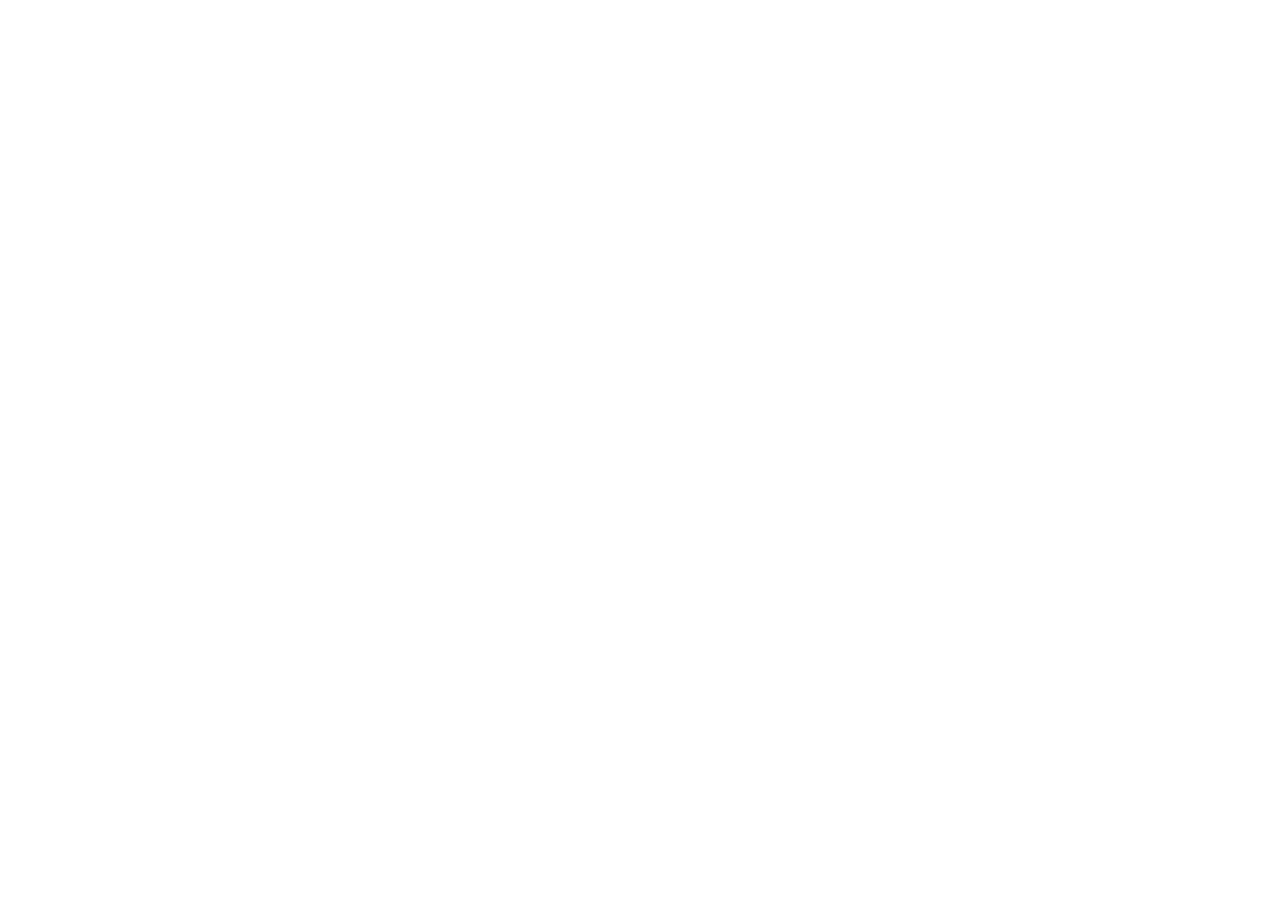
==== commit a9cef52a: "Update index.html" ====
--- a/index.html
+++ b/index.html
@@ -3,18 +3,54 @@
 <head>
   <meta charset="UTF-8"/>
   <meta name="viewport" content="width=device-width, initial-scale=1.0"/>
-  <meta name="description" content="Instituto Evolução — Centro multidisciplinar de saúde de alto padrão em Limeira, SP. Medicina, fisioterapia, pilates e fitness integrados."/>
+  <meta name="description" content="Instituto Evolução — Centro multidisciplinar de saúde de alto padrão em Limeira, SP."/>
   <title>Instituto Evolução | Saúde Integral de Alto Padrão — Limeira, SP</title>
   <link rel="preconnect" href="https://fonts.googleapis.com"/>
   <link rel="preconnect" href="https://fonts.gstatic.com" crossorigin/>
   <link href="https://fonts.googleapis.com/css2?family=Playfair+Display:ital,wght@0,700;1,700&family=Inter:wght@300;400;500;600;700&display=swap" rel="stylesheet"/>
   <link rel="stylesheet" href="style.css"/>
   <style>
+    /* ===== REVEAL ANIMATION ===== */
+    .reveal {
+      opacity: 0;
+      transform: translateY(24px);
+      transition: opacity 0.7s ease, transform 0.7s ease;
+    }
+    .reveal.visible {
+      opacity: 1;
+      transform: translateY(0);
+    }
+
+    /* ===== FORM ===== */
+    .form-group { margin-bottom: 1.25rem; }
+    .form-group label {
+      display: block; font-size: 0.8rem; font-weight: 600;
+      letter-spacing: 0.06em; text-transform: uppercase;
+      color: var(--gray-light); margin-bottom: 0.5rem;
+    }
+    .form-group input,
+    .form-group select,
+    .form-group textarea {
+      width: 100%; background: rgba(255,255,255,0.04);
+      border: 1px solid rgba(255,255,255,0.1);
+      border-radius: var(--radius); padding: 14px 18px;
+      color: var(--white); font-family: var(--font-sans);
+      font-size: 0.95rem; transition: var(--transition); outline: none;
+    }
+    .form-group input:focus,
+    .form-group select:focus,
+    .form-group textarea:focus {
+      border-color: var(--gold);
+      background: rgba(201,169,110,0.04);
+    }
+    .form-group input::placeholder,
+    .form-group textarea::placeholder { color: var(--gray); }
+    .form-group select option { background: var(--dark-3); color: var(--white); }
+    .form-group textarea { resize: vertical; min-height: 100px; }
 
     /* ===== HERO ===== */
     #hero {
-      min-height: 100vh;
-      display: flex; align-items: center;
+      min-height: 100vh; display: flex; align-items: center;
       position: relative; overflow: hidden;
       background: var(--dark); padding-top: 72px;
     }
@@ -30,8 +66,7 @@
       background-image:
         linear-gradient(rgba(201,169,110,0.035) 1px, transparent 1px),
         linear-gradient(90deg, rgba(201,169,110,0.035) 1px, transparent 1px);
-      background-size: 60px 60px;
-      pointer-events: none;
+      background-size: 60px 60px; pointer-events: none;
     }
     .hero-content { position: relative; z-index: 2; max-width: 760px; }
     .hero-badge {
@@ -42,17 +77,15 @@
       background: rgba(201,169,110,0.07); margin-bottom: 2rem;
     }
     .hero-badge::before {
-      content: ''; width: 6px; height: 6px;
-      background: #22c55e; border-radius: 50%;
-      animation: pulseDot 2s infinite;
+      content: ''; width: 6px; height: 6px; background: #22c55e;
+      border-radius: 50%; animation: pulseDot 2s infinite;
     }
     @keyframes pulseDot {
       0%,100% { opacity:1; transform:scale(1); }
       50%      { opacity:0.5; transform:scale(1.4); }
     }
     .hero-title {
-      font-size: clamp(2.6rem, 5vw, 4.2rem);
-      font-family: var(--font-serif);
+      font-size: clamp(2.6rem, 5vw, 4.2rem); font-family: var(--font-serif);
       color: var(--white); line-height: 1.1; margin-bottom: 1.5rem;
     }
     .hero-title em { font-style: italic; color: var(--gold); }
@@ -63,20 +96,16 @@
     .hero-actions { display: flex; gap: 1rem; flex-wrap: wrap; margin-bottom: 3.5rem; }
     .hero-stats {
       display: flex; gap: 3rem; flex-wrap: wrap;
-      padding-top: 2.5rem;
-      border-top: 1px solid rgba(255,255,255,0.08);
+      padding-top: 2.5rem; border-top: 1px solid rgba(255,255,255,0.08);
     }
     .hero-stat-value {
-      font-family: var(--font-serif); font-size: 2rem;
-      color: var(--gold); line-height: 1;
+      font-family: var(--font-serif); font-size: 2rem; color: var(--gold); line-height: 1;
     }
     .hero-stat-label { font-size: 0.78rem; color: var(--gray); margin-top: 4px; }
     .hero-scroll {
-      position: absolute; bottom: 2rem; left: 50%;
-      transform: translateX(-50%);
-      display: flex; flex-direction: column; align-items: center;
-      gap: 8px; font-size: 0.68rem; letter-spacing: 0.16em;
-      text-transform: uppercase; color: var(--gray);
+      position: absolute; bottom: 2rem; left: 50%; transform: translateX(-50%);
+      display: flex; flex-direction: column; align-items: center; gap: 8px;
+      font-size: 0.68rem; letter-spacing: 0.16em; text-transform: uppercase; color: var(--gray);
     }
     .hero-scroll-line {
       width: 1px; height: 40px;
@@ -109,23 +138,16 @@
     /* ===== INSTITUTO ===== */
     #instituto { background: var(--dark); }
     .instituto-layout {
-      display: grid; grid-template-columns: 1fr 1fr;
-      gap: 5rem; align-items: center;
+      display: grid; grid-template-columns: 1fr 1fr; gap: 5rem; align-items: center;
     }
     .instituto-text p {
-      font-size: 0.97rem; color: rgba(255,255,255,0.7);
-      line-height: 1.9; margin-bottom: 1.5rem;
+      font-size: 0.97rem; color: rgba(255,255,255,0.7); line-height: 1.9; margin-bottom: 1.5rem;
     }
     .instituto-quote {
-      font-family: var(--font-serif); font-style: italic;
-      font-size: 1.15rem; color: var(--gold);
-      border-left: 2px solid var(--gold);
-      padding-left: 1.5rem; margin: 2rem 0; line-height: 1.65;
-    }
-    .instituto-pillars {
-      display: grid; grid-template-columns: 1fr 1fr;
-      gap: 1rem; margin-top: 2rem;
-    }
+      font-family: var(--font-serif); font-style: italic; font-size: 1.15rem; color: var(--gold);
+      border-left: 2px solid var(--gold); padding-left: 1.5rem; margin: 2rem 0; line-height: 1.65;
+    }
+    .instituto-pillars { display: grid; grid-template-columns: 1fr 1fr; gap: 1rem; margin-top: 2rem; }
     .pillar {
       background: var(--dark-3); border: 1px solid rgba(201,169,110,0.1);
       border-radius: var(--radius); padding: 1.25rem; transition: var(--transition);
@@ -135,43 +157,30 @@
     .pillar p  { font-size: 0.78rem; color: var(--gray); line-height: 1.6; margin: 0; }
     .instituto-visual {
       background: linear-gradient(135deg, var(--dark-3), var(--dark-4));
-      border: 1px solid rgba(201,169,110,0.15);
-      border-radius: var(--radius-lg); aspect-ratio: 4/5;
-      display: flex; flex-direction: column;
-      align-items: center; justify-content: center;
-      gap: 1rem; font-size: 5rem; position: relative;
+      border: 1px solid rgba(201,169,110,0.15); border-radius: var(--radius-lg);
+      aspect-ratio: 4/5; display: flex; flex-direction: column;
+      align-items: center; justify-content: center; gap: 1rem;
+      font-size: 5rem; position: relative;
     }
     .instituto-visual-label {
-      font-size: 0.75rem; font-weight: 700;
-      letter-spacing: 0.14em; text-transform: uppercase; color: var(--gold);
+      font-size: 0.75rem; font-weight: 700; letter-spacing: 0.14em;
+      text-transform: uppercase; color: var(--gold);
     }
     .instituto-tag {
       position: absolute; bottom: -1rem; right: -1rem;
       background: var(--gold); color: var(--dark);
       padding: 0.85rem 1.25rem; border-radius: var(--radius);
-      font-size: 0.8rem; font-weight: 700;
-      text-align: center; line-height: 1.35;
+      font-size: 0.8rem; font-weight: 700; text-align: center; line-height: 1.35;
     }
 
     /* ===== HISTÓRIA ===== */
     #historia { background: var(--dark-2); }
-    .historia-layout {
-      display: grid; grid-template-columns: 1fr 1fr;
-      gap: 5rem; align-items: start;
-    }
+    .historia-layout { display: grid; grid-template-columns: 1fr 1fr; gap: 5rem; align-items: start; }
     .historia-timeline { display: flex; flex-direction: column; gap: 2rem; }
     .timeline-item { display: flex; gap: 1.5rem; }
-    .timeline-dot {
-      display: flex; flex-direction: column; align-items: center; gap: 0;
-    }
-    .dot {
-      width: 12px; height: 12px; min-height: 12px;
-      border-radius: 50%; background: var(--gold); flex-shrink: 0;
-    }
-    .dot-line {
-      width: 1px; flex: 1; min-height: 40px;
-      background: linear-gradient(180deg, var(--gold), transparent);
-    }
+    .timeline-dot { display: flex; flex-direction: column; align-items: center; }
+    .dot { width: 12px; height: 12px; border-radius: 50%; background: var(--gold); flex-shrink: 0; }
+    .dot-line { width: 1px; flex: 1; min-height: 40px; background: linear-gradient(180deg, var(--gold), transparent); }
     .timeline-content h4 {
       font-size: 0.7rem; font-weight: 700; letter-spacing: 0.16em;
       text-transform: uppercase; color: var(--gold); margin-bottom: 0.35rem;
@@ -179,19 +188,13 @@
     .timeline-content h3 { font-size: 1rem; color: var(--white); margin-bottom: 0.5rem; }
     .timeline-content p  { font-size: 0.85rem; color: var(--gray); line-height: 1.7; margin: 0; }
     .historia-text p {
-      font-size: 0.97rem; color: rgba(255,255,255,0.7);
-      line-height: 1.9; margin-bottom: 1.5rem;
+      font-size: 0.97rem; color: rgba(255,255,255,0.7); line-height: 1.9; margin-bottom: 1.5rem;
     }
     .historia-quote {
-      font-family: var(--font-serif); font-style: italic;
-      font-size: 1.05rem; color: var(--gold);
-      border-left: 2px solid var(--gold);
-      padding-left: 1.5rem; margin: 2rem 0; line-height: 1.65;
-    }
-    .historia-diffs {
-      display: grid; grid-template-columns: 1fr 1fr;
-      gap: 1rem; margin-top: 2rem;
-    }
+      font-family: var(--font-serif); font-style: italic; font-size: 1.05rem; color: var(--gold);
+      border-left: 2px solid var(--gold); padding-left: 1.5rem; margin: 2rem 0; line-height: 1.65;
+    }
+    .historia-diffs { display: grid; grid-template-columns: 1fr 1fr; gap: 1rem; margin-top: 2rem; }
     .historia-diff {
       background: var(--dark-3); border: 1px solid rgba(201,169,110,0.1);
       border-radius: var(--radius); padding: 1.25rem; transition: var(--transition);
@@ -202,10 +205,7 @@
 
     /* ===== EQUIPE ===== */
     #equipe { background: var(--dark); }
-    .equipe-grid {
-      display: grid; grid-template-columns: repeat(3,1fr);
-      gap: 2rem; margin-top: 3rem;
-    }
+    .equipe-grid { display: grid; grid-template-columns: repeat(3,1fr); gap: 2rem; margin-top: 3rem; }
     .equipe-card {
       background: var(--dark-3); border: 1px solid rgba(201,169,110,0.1);
       border-radius: var(--radius-lg); overflow: hidden; transition: var(--transition);
@@ -213,9 +213,8 @@
     .equipe-card:hover { border-color: rgba(201,169,110,0.3); transform: translateY(-5px); }
     .equipe-photo {
       aspect-ratio: 3/2; background: linear-gradient(135deg, var(--dark-4), var(--dark-3));
-      display: flex; align-items: center; justify-content: center;
-      font-size: 3rem; border-bottom: 1px solid rgba(201,169,110,0.1);
-      position: relative;
+      display: flex; align-items: center; justify-content: center; font-size: 3rem;
+      border-bottom: 1px solid rgba(201,169,110,0.1); position: relative;
     }
     .equipe-photo-label {
       position: absolute; bottom: 0.75rem; left: 50%; transform: translateX(-50%);
@@ -231,16 +230,13 @@
     .equipe-role { font-size: 0.8rem; color: var(--gray); margin-bottom: 1rem; }
     .equipe-body p  { font-size: 0.83rem; color: rgba(255,255,255,0.6); line-height: 1.7; margin-bottom: 1rem; }
     .equipe-creds { display: flex; flex-direction: column; gap: 0.3rem; }
-    .equipe-cred {
-      font-size: 0.75rem; color: var(--gray);
-      display: flex; align-items: center; gap: 6px;
-    }
+    .equipe-cred { font-size: 0.75rem; color: var(--gray); display: flex; align-items: center; gap: 6px; }
     .equipe-cred::before { content: '·'; color: var(--gold); }
     .equipe-together {
       background: var(--dark-3); border: 1px solid rgba(201,169,110,0.12);
       border-radius: var(--radius-lg); padding: 2.5rem;
-      display: grid; grid-template-columns: 1fr 1fr;
-      gap: 3rem; align-items: center; margin-top: 3rem;
+      display: grid; grid-template-columns: 1fr 1fr; gap: 3rem;
+      align-items: center; margin-top: 3rem;
     }
     .equipe-together h3 { font-size: 1.3rem; color: var(--white); margin-bottom: 1rem; }
     .equipe-together p  { font-size: 0.9rem; color: var(--gray); line-height: 1.75; }
@@ -248,10 +244,7 @@
 
     /* ===== METODOLOGIA ===== */
     #metodologia { background: var(--dark-2); }
-    .metodo-grid {
-      display: grid; grid-template-columns: repeat(4,1fr);
-      gap: 1.5rem; margin-top: 3rem;
-    }
+    .metodo-grid { display: grid; grid-template-columns: repeat(4,1fr); gap: 1.5rem; margin-top: 3rem; }
     .metodo-card {
       background: var(--dark-3); border: 1px solid rgba(201,169,110,0.1);
       border-radius: var(--radius-lg); padding: 2rem; transition: var(--transition);
@@ -268,26 +261,22 @@
       background: rgba(201,169,110,0.08); border: 1px solid rgba(201,169,110,0.2);
       padding: 4px 10px; border-radius: 50px;
     }
-    /* VS comparison */
-    .vs-section { margin-top: 4rem; }
-    .vs-grid { display: grid; grid-template-columns: 1fr 1fr; gap: 2rem; }
+    .vs-grid { display: grid; grid-template-columns: 1fr 1fr; gap: 2rem; margin-top: 2rem; }
     .vs-box {
       background: var(--dark-3); border: 1px solid rgba(255,255,255,0.06);
       border-radius: var(--radius-lg); padding: 2rem;
     }
     .vs-box.highlight { border-color: rgba(201,169,110,0.25); }
     .vs-title {
-      font-size: 0.78rem; font-weight: 700; letter-spacing: 0.12em;
-      text-transform: uppercase; margin-bottom: 1.5rem; padding-bottom: 1rem;
-      border-bottom: 1px solid rgba(255,255,255,0.07);
+      font-size: 0.78rem; font-weight: 700; letter-spacing: 0.12em; text-transform: uppercase;
+      margin-bottom: 1.5rem; padding-bottom: 1rem; border-bottom: 1px solid rgba(255,255,255,0.07);
     }
     .vs-title.bad  { color: var(--gray); }
     .vs-title.good { color: var(--gold); }
     .vs-item {
-      display: flex; align-items: flex-start; gap: 10px;
-      font-size: 0.85rem; color: rgba(255,255,255,0.65);
-      padding: 0.65rem 0; border-bottom: 1px solid rgba(255,255,255,0.04);
-      line-height: 1.5;
+      display: flex; align-items: flex-start; gap: 10px; font-size: 0.85rem;
+      color: rgba(255,255,255,0.65); padding: 0.65rem 0;
+      border-bottom: 1px solid rgba(255,255,255,0.04); line-height: 1.5;
     }
     .vs-item:last-child { border-bottom: none; }
     .vs-item .icon { flex-shrink: 0; }
@@ -296,17 +285,12 @@
 
     /* ===== AMBIENTE ===== */
     #ambiente { background: var(--dark); }
-    .ambiente-grid {
-      display: grid; grid-template-columns: repeat(3,1fr);
-      gap: 1.5rem; margin-top: 3rem;
-    }
+    .ambiente-grid { display: grid; grid-template-columns: repeat(3,1fr); gap: 1.5rem; margin-top: 3rem; }
     .ambiente-item {
-      border-radius: var(--radius-lg); overflow: hidden;
-      background: linear-gradient(135deg, var(--dark-3), var(--dark-4));
-      border: 1px solid rgba(201,169,110,0.1);
-      aspect-ratio: 4/3; display: flex; flex-direction: column;
-      align-items: center; justify-content: center;
-      gap: 0.5rem; transition: var(--transition); cursor: default;
+      border-radius: var(--radius-lg); background: linear-gradient(135deg, var(--dark-3), var(--dark-4));
+      border: 1px solid rgba(201,169,110,0.1); aspect-ratio: 4/3;
+      display: flex; flex-direction: column; align-items: center; justify-content: center;
+      gap: 0.5rem; transition: var(--transition);
     }
     .ambiente-item:hover { border-color: rgba(201,169,110,0.3); }
     .ambiente-item span { font-size: 2.5rem; }
@@ -316,8 +300,7 @@
     }
     .ambiente-item-sub { font-size: 0.72rem; color: var(--gray); }
     .ambiente-features {
-      display: grid; grid-template-columns: repeat(4,1fr);
-      gap: 1rem; margin-top: 2.5rem;
+      display: grid; grid-template-columns: repeat(4,1fr); gap: 1rem; margin-top: 2.5rem;
     }
     .ambiente-feat {
       text-align: center; padding: 1.25rem;
@@ -330,569 +313,4 @@
 
     /* ===== ESPECIALIDADES ===== */
     #especialidades { background: var(--dark-2); }
-    .espec-grid {
-      display: grid; grid-template-columns: repeat(3,1fr);
-      gap: 1.5rem; margin-top: 3rem;
-    }
-    .espec-card {
-      background: var(--dark-3); border: 1px solid rgba(201,169,110,0.1);
-      border-radius: var(--radius-lg); padding: 2rem;
-      display: flex; flex-direction: column; transition: var(--transition);
-    }
-    .espec-card:hover { border-color: rgba(201,169,110,0.3); transform: translateY(-4px); }
-    .espec-num {
-      font-size: 0.65rem; font-weight: 700; letter-spacing: 0.18em;
-      text-transform: uppercase; color: rgba(201,169,110,0.4); margin-bottom: 0.5rem;
-    }
-    .espec-icon { font-size: 2rem; margin-bottom: 0.75rem; }
-    .espec-card h3 { font-size: 1.05rem; color: var(--white); margin-bottom: 0.75rem; }
-    .espec-card p  { font-size: 0.85rem; color: var(--gray); line-height: 1.7; flex: 1; margin-bottom: 1.25rem; }
-    .espec-features { display: flex; flex-direction: column; gap: 0.4rem; margin-bottom: 1.5rem; }
-    .espec-feat {
-      font-size: 0.8rem; color: rgba(255,255,255,0.55);
-      display: flex; align-items: center; gap: 8px;
-    }
-    .espec-feat::before { content: '✓'; color: var(--gold); font-size: 0.75rem; }
-    .espec-cta-row {
-      display: flex; align-items: center; justify-content: space-between; margin-top: auto;
-    }
-    .espec-link {
-      font-size: 0.8rem; color: var(--gold); font-weight: 600; transition: var(--transition);
-    }
-    .espec-link:hover { color: var(--gold-light); }
-    .espec-quote-box {
-      background: var(--dark-3); border: 1px solid rgba(201,169,110,0.15);
-      border-radius: var(--radius-lg); padding: 2rem;
-      text-align: center; margin-top: 2rem; grid-column: 1 / -1;
-    }
-    .espec-quote-box p {
-      font-family: var(--font-serif); font-style: italic;
-      font-size: 1.1rem; color: var(--gold); line-height: 1.65; margin-bottom: 1rem;
-    }
-
-    /* ===== DIFERENCIAIS ===== */
-    #diferenciais { background: var(--dark); }
-    .dif-grid {
-      display: grid; grid-template-columns: 1fr 1fr;
-      gap: 1.5rem; margin-top: 3rem;
-    }
-    .dif-card {
-      background: var(--dark-3); border: 1px solid rgba(201,169,110,0.1);
-      border-radius: var(--radius-lg); padding: 2rem;
-      display: flex; gap: 1.25rem; transition: var(--transition);
-    }
-    .dif-card:hover { border-color: rgba(201,169,110,0.3); }
-    .dif-num {
-      font-family: var(--font-serif); font-size: 2rem;
-      color: rgba(201,169,110,0.2); line-height: 1; min-width: 36px;
-    }
-    .dif-card h3 { font-size: 0.95rem; color: var(--white); margin-bottom: 0.5rem; }
-    .dif-card p  { font-size: 0.83rem; color: var(--gray); line-height: 1.7; margin: 0; }
-
-    /* ===== CASOS / DEPOIMENTOS ===== */
-    #casos { background: var(--dark-2); }
-    .casos-grid {
-      display: grid; grid-template-columns: 1fr 1fr;
-      gap: 1.5rem; margin-top: 3rem;
-    }
-    .caso-card {
-      background: var(--dark-3); border: 1px solid rgba(201,169,110,0.12);
-      border-radius: var(--radius-lg); padding: 2rem; transition: var(--transition);
-    }
-    .caso-card:hover { border-color: rgba(201,169,110,0.3); transform: translateY(-4px); }
-    .caso-spec {
-      font-size: 0.7rem; font-weight: 600; letter-spacing: 0.14em;
-      text-transform: uppercase; color: var(--gold); margin-bottom: 1rem;
-    }
-    .caso-card blockquote {
-      font-style: italic; font-size: 0.9rem; color: rgba(255,255,255,0.72);
-      line-height: 1.75; border-left: 2px solid rgba(201,169,110,0.3);
-      padding-left: 1rem; margin-bottom: 1.5rem;
-    }
-    .caso-footer { display: flex; align-items: center; justify-content: space-between; }
-    .caso-author { display: flex; align-items: center; gap: 0.75rem; }
-    .caso-av {
-      width: 36px; height: 36px; border-radius: 50%;
-      background: linear-gradient(135deg, var(--gold-dark), var(--gold));
-      display: flex; align-items: center; justify-content: center;
-      font-size: 0.7rem; font-weight: 700; color: var(--dark);
-    }
-    .caso-author-name { font-size: 0.85rem; font-weight: 600; color: var(--white); }
-    .caso-author-role { font-size: 0.75rem; color: var(--gray); }
-    .caso-stats { display: flex; gap: 1.5rem; text-align: right; }
-    .caso-stat-val {
-      font-family: var(--font-serif); font-size: 1.3rem;
-      color: var(--gold); line-height: 1;
-    }
-    .caso-stat-lbl { font-size: 0.7rem; color: var(--gray); }
-
-    /* ===== DEPOIMENTOS ===== */
-    #depoimentos { background: var(--dark); }
-    .depo-grid {
-      display: grid; grid-template-columns: repeat(3,1fr);
-      gap: 1.5rem; margin-top: 3rem;
-    }
-    .depo-card {
-      background: var(--dark-3); border: 1px solid rgba(201,169,110,0.1);
-      border-radius: var(--radius-lg); padding: 2rem; transition: var(--transition);
-    }
-    .depo-card:hover { border-color: rgba(201,169,110,0.25); transform: translateY(-4px); }
-    .depo-header { display: flex; align-items: center; gap: 1rem; margin-bottom: 1rem; }
-    .depo-av {
-      width: 44px; height: 44px; border-radius: 50%;
-      background: linear-gradient(135deg, var(--gold-dark), var(--gold));
-      display: flex; align-items: center; justify-content: center;
-      font-size: 0.8rem; font-weight: 700; color: var(--dark); flex-shrink: 0;
-    }
-    .depo-name { font-size: 0.9rem; font-weight: 600; color: var(--white); }
-    .depo-meta { font-size: 0.75rem; color: var(--gray); }
-    .depo-text { font-size: 0.88rem; color: rgba(255,255,255,0.7); line-height: 1.75; font-style: italic; }
-    .depo-tag {
-      display: inline-block; margin-top: 1rem;
-      font-size: 0.72rem; color: var(--gold);
-      background: rgba(201,169,110,0.08); border: 1px solid rgba(201,169,110,0.2);
-      padding: 3px 10px; border-radius: 50px;
-    }
-
-    /* ===== BLOG / CONTEÚDO ===== */
-    #conteudo { background: var(--dark-2); }
-    .blog-grid {
-      display: grid; grid-template-columns: repeat(3,1fr);
-      gap: 2rem; margin-top: 3rem;
-    }
-    .blog-card {
-      background: var(--dark-3); border: 1px solid rgba(201,169,110,0.1);
-      border-radius: var(--radius-lg); overflow: hidden;
-      display: flex; flex-direction: column; transition: var(--transition);
-    }
-    .blog-card:hover { border-color: rgba(201,169,110,0.3); transform: translateY(-5px); }
-    .blog-img {
-      aspect-ratio: 16/9;
-      background: linear-gradient(135deg, var(--dark-4), var(--dark-3));
-      display: flex; align-items: center; justify-content: center;
-      font-size: 2.5rem; border-bottom: 1px solid rgba(201,169,110,0.1);
-    }
-    .blog-body { padding: 1.5rem; flex: 1; display: flex; flex-direction: column; }
-    .blog-cat {
-      font-size: 0.7rem; font-weight: 700; letter-spacing: 0.14em;
-      text-transform: uppercase; color: var(--gold); margin-bottom: 0.5rem;
-    }
-    .blog-body h3 { font-size: 1rem; color: var(--white); line-height: 1.4; margin-bottom: 0.75rem; }
-    .blog-body p  { font-size: 0.83rem; color: var(--gray); line-height: 1.7; flex: 1; margin-bottom: 1rem; }
-    .blog-meta { display: flex; align-items: center; justify-content: space-between; font-size: 0.75rem; color: var(--gray); }
-    .blog-meta a { color: var(--gold); font-weight: 600; transition: var(--transition); }
-
-    /* ===== AGENDAR ===== */
-    #agendar { background: var(--dark); position: relative; overflow: hidden; }
-    #agendar::before {
-      content: ''; position: absolute; top: -40%; left: 50%;
-      transform: translateX(-50%); width: 800px; height: 800px;
-      background: radial-gradient(circle, rgba(201,169,110,0.05) 0%, transparent 65%);
-      pointer-events: none;
-    }
-    .agendar-layout {
-      display: grid; grid-template-columns: 1fr 1fr;
-      gap: 5rem; position: relative; z-index: 1;
-    }
-    .agendar-info h2 { margin-bottom: 1.5rem; }
-    .agendar-info > p { font-size: 0.95rem; color: var(--gray); line-height: 1.75; margin-bottom: 2rem; }
-    .agendar-steps { display: flex; flex-direction: column; gap: 1.5rem; margin: 2rem 0; }
-    .ag-step { display: flex; align-items: flex-start; gap: 1rem; }
-    .ag-step-num {
-      width: 32px; height: 32px; min-width: 32px; border-radius: 50%;
-      border: 1px solid var(--gold); display: flex; align-items: center;
-      justify-content: center; font-size: 0.8rem; font-weight: 700; color: var(--gold);
-    }
-    .ag-step h4 { font-size: 0.88rem; font-weight: 600; color: var(--white); margin-bottom: 0.2rem; }
-    .ag-step p  { font-size: 0.8rem; color: var(--gray); margin: 0; }
-    .agendar-contact {
-      margin-top: 2rem; padding-top: 2rem;
-      border-top: 1px solid rgba(255,255,255,0.07);
-    }
-    .agendar-contact p { font-size: 0.82rem; color: var(--gray); margin-bottom: 0.5rem; }
-    .agendar-contact strong { color: var(--white); }
-    .form-box {
-      background: var(--dark-3); border: 1px solid rgba(201,169,110,0.15);
-      border-radius: var(--radius-lg); padding: 2.5rem;
-    }
-    .form-box h3 { font-size: 1.15rem; color: var(--white); margin-bottom: 0.5rem; }
-    .form-box > p { font-size: 0.85rem; color: var(--gray); margin-bottom: 2rem; }
-    .form-row { display: grid; grid-template-columns: 1fr 1fr; gap: 1rem; }
-    .form-submit {
-      width: 100%; justify-content: center;
-      margin-top: 0.5rem; padding: 16px; font-size: 0.95rem;
-    }
-    .form-privacy { text-align: center; font-size: 0.75rem; color: var(--gray); margin-top: 0.75rem; }
-    .form-wpp { text-align: center; margin-top: 1.25rem; }
-    .form-wpp a {
-      display: inline-flex; align-items: center; gap: 8px;
-      font-size: 0.85rem; color: #25D366; font-weight: 600; transition: var(--transition);
-    }
-    .form-wpp a:hover { opacity: 0.8; }
-    .form-success { display: none; text-align: center; padding: 3rem 2rem; }
-    .form-success.show { display: block; }
-    .success-icon { font-size: 3rem; margin-bottom: 1rem; }
-    .form-success h3 { color: var(--white); margin-bottom: 0.75rem; }
-    .form-success p  { color: var(--gray); font-size: 0.9rem; line-height: 1.7; }
-
-    /* ===== RESPONSIVE ===== */
-    @media(max-width:1024px){
-      .process-grid    { grid-template-columns: repeat(2,1fr); }
-      .equipe-grid     { grid-template-columns: repeat(2,1fr); }
-      .metodo-grid     { grid-template-columns: repeat(2,1fr); }
-      .espec-grid      { grid-template-columns: repeat(2,1fr); }
-      .ambiente-features { grid-template-columns: repeat(2,1fr); }
-      .ambiente-grid   { grid-template-columns: repeat(2,1fr); }
-    }
-    @media(max-width:768px){
-      .instituto-layout,
-      .historia-layout,
-      .agendar-layout  { grid-template-columns: 1fr; gap: 3rem; }
-      .instituto-pillars,
-      .historia-diffs  { grid-template-columns: 1fr; }
-      .equipe-grid,
-      .espec-grid,
-      .metodo-grid,
-      .depo-grid,
-      .casos-grid,
-      .blog-grid,
-      .dif-grid        { grid-template-columns: 1fr; }
-      .vs-grid         { grid-template-columns: 1fr; }
-      .ambiente-grid   { grid-template-columns: 1fr; }
-      .process-grid    { grid-template-columns: 1fr; }
-      .form-row        { grid-template-columns: 1fr; }
-      .equipe-together { grid-template-columns: 1fr; }
-      .hero-stats      { gap: 1.5rem; }
-      .instituto-tag   { display: none; }
-    }
-  </style>
-</head>
-<body>
-
-<!-- ==================== NAVBAR ==================== -->
-<nav class="navbar" id="navbar">
-  <a href="index.html" class="nav-logo">
-    <span class="nav-logo-main">Instituto Evolução</span>
-    <span class="nav-logo-sub">Fitness · Health</span>
-  </a>
-  <div class="nav-links">
-    <a href="#instituto">O Instituto</a>
-    <a href="equipe.html">Equipe</a>
-    <a href="#metodologia">Metodologia</a>
-    <a href="#especialidades">Especialidades</a>
-    <a href="#depoimentos">Experiências</a>
-    <a href="blog.html">Blog</a>
-    <a href="#agendar" class="btn btn-primary nav-cta">Agendar</a>
-  </div>
-  <button class="nav-hamburger" id="hamburger" aria-label="Menu">
-    <span></span><span></span><span></span>
-  </button>
-</nav>
-<div class="nav-mobile" id="navMobile">
-  <a href="#instituto"      onclick="closeMobile()">O Instituto</a>
-  <a href="equipe.html"     onclick="closeMobile()">Equipe</a>
-  <a href="#metodologia"    onclick="closeMobile()">Metodologia</a>
-  <a href="#especialidades" onclick="closeMobile()">Especialidades</a>
-  <a href="#depoimentos"    onclick="closeMobile()">Experiências</a>
-  <a href="blog.html"       onclick="closeMobile()">Blog</a>
-  <a href="#agendar" class="btn btn-primary" onclick="closeMobile()">Agendar avaliação</a>
-</div>
-
-<!-- ==================== HERO ==================== -->
-<section id="hero">
-  <div class="hero-bg"></div>
-  <div class="hero-grid-lines"></div>
-  <div class="container">
-    <div class="hero-content">
-      <div class="hero-badge">Vagas disponíveis — Agenda limitada esta semana</div>
-      <p style="font-size:0.7rem;letter-spacing:0.2em;text-transform:uppercase;color:var(--gray);margin-bottom:1rem;">Particular · Alto Padrão · Humanizado</p>
-      <h1 class="hero-title">Saúde de verdade começa com quem <em>te escuta.</em></h1>
-      <p class="hero-desc">Centro multidisciplinar em Limeira que integra medicina, fisioterapia, pilates e fitness num único espaço premium — sem filas, sem pressa, sem concessões.</p>
-      <div class="hero-actions">
-        <a href="#agendar" class="btn btn-primary">Agendar avaliação</a>
-        <a href="#instituto" class="btn btn-secondary">Conheça o instituto</a>
-      </div>
-      <div class="hero-stats">
-        <div>
-          <div class="hero-stat-value">+500</div>
-          <div class="hero-stat-label">Pacientes atendidos</div>
-        </div>
-        <div>
-          <div class="hero-stat-value">5</div>
-          <div class="hero-stat-label">Especialidades integradas</div>
-        </div>
-        <div>
-          <div class="hero-stat-value">100%</div>
-          <div class="hero-stat-label">Atendimento particular</div>
-        </div>
-        <div>
-          <div class="hero-stat-value">0</div>
-          <div class="hero-stat-label">Minutos de espera</div>
-        </div>
-      </div>
-    </div>
-  </div>
-  <div class="hero-scroll">
-    <div class="hero-scroll-line"></div>
-    Scroll
-  </div>
-</section>
-
-<!-- ==================== PROCESSO ==================== -->
-<section id="processo">
-  <div class="container">
-    <div class="section-label">O processo</div>
-    <h2 class="section-title">Como funciona <em>na prática</em></h2>
-    <p style="color:var(--gray);max-width:560px;font-size:0.95rem;line-height:1.7;">Do primeiro contato ao resultado — um processo pensado para eliminar fricção e maximizar a sua experiência de saúde.</p>
-    <div class="process-grid reveal">
-      <div class="process-card">
-        <div class="process-num">01</div>
-        <h3>Agendamento</h3>
-        <p>Você entra em contato via WhatsApp ou formulário. Respondemos em até 2 horas e confirmamos sua consulta sem burocracia.</p>
-      </div>
-      <div class="process-card">
-        <div class="process-num">02</div>
-        <h3>Avaliação inicial</h3>
-        <p>Consulta completa e sem pressa. Ouvimos sua história, entendemos seus objetivos e examinamos com cuidado genuíno.</p>
-      </div>
-      <div class="process-card">
-        <div class="process-num">03</div>
-        <h3>Plano integrado</h3>
-        <p>Nossa equipe multidisciplinar traça um plano personalizado que une todas as especialidades necessárias para você.</p>
-      </div>
-      <div class="process-card">
-        <div class="process-num">04</div>
-        <h3>Acompanhamento</h3>
-        <p>Monitoramos sua evolução continuamente, ajustando o plano e celebrando cada resultado conquistado junto com você.</p>
-      </div>
-    </div>
-    <div style="text-align:center;margin-top:3rem;">
-      <a href="#agendar" class="btn btn-primary">Começar agora →</a>
-    </div>
-  </div>
-</section>
-
-<!-- ==================== INSTITUTO ==================== -->
-<section id="instituto">
-  <div class="container">
-    <div class="instituto-layout">
-      <div class="instituto-text reveal">
-        <div class="section-label">Nossa essência</div>
-        <h2 class="section-title">Cuidar de pessoas exige mais do que <em>técnica.</em></h2>
-        <p>Vivemos em um mundo que trata saúde como commodity. Filas, pressa, consultas cronometradas, planos que limitam. O Instituto Evolução existe para ser o oposto disso.</p>
-        <p>Aqui, cada paciente é recebido por um ambiente pensado nos mínimos detalhes. Profissionais que têm tempo para ouvir, para entender, para tratar você como indivíduo único — não como um número de prontuário.</p>
-        <p>Somos particular por escolha, não por limitação. Porque acreditamos que um atendimento verdadeiro precisa de tempo, estrutura e comprometimento sem concessões.</p>
-        <div class="instituto-quote">"Você não está aqui para ser atendido. Está aqui para evoluir."</div>
-        <div class="instituto-pillars">
-          <div class="pillar">
-            <h4>Humanização real</h4>
-            <p>Cada paciente tem uma história. Ouvimos antes de receitar, entendemos antes de tratar.</p>
-          </div>
-          <div class="pillar">
-            <h4>Visão integral</h4>
-            <p>Corpo e mente conectados. Tratamos o todo, não partes isoladas de uma equação complexa.</p>
-          </div>
-          <div class="pillar">
-            <h4>Excelência sem exceção</h4>
-            <p>Do ambiente à equipe, cada detalhe é deliberado. Padrão alto não é opção — é princípio.</p>
-          </div>
-          <div class="pillar">
-            <h4>Particular por princípio</h4>
-            <p>Sem convênios significa sem limitações de tempo, procedimento ou dedicação.</p>
-          </div>
-        </div>
-      </div>
-      <div class="reveal" style="position:relative;">
-        <div class="instituto-visual">
-          🏛️
-          <div class="instituto-visual-label">Instituto Evolução</div>
-          <div class="instituto-tag">Particular<br>por escolha</div>
-        </div>
-      </div>
-    </div>
-  </div>
-</section>
-
-<!-- ==================== HISTÓRIA ==================== -->
-<section id="historia">
-  <div class="container">
-    <div class="historia-layout">
-      <div class="reveal">
-        <div class="section-label">Nossa história</div>
-        <h2 class="section-title">Um projeto construído sobre <em>propósito.</em></h2>
-        <div class="historia-timeline">
-          <div class="timeline-item">
-            <div class="timeline-dot"><div class="dot"></div><div class="dot-line"></div></div>
-            <div class="timeline-content">
-              <h4>A origem</h4>
-              <h3>A percepção de um problema</h3>
-              <p>Fundado por profissionais que vivenciaram a deterioração do atendimento em saúde. A pergunta que nos movia: por que o padrão de excelência era exceção?</p>
-            </div>
-          </div>
-          <div class="timeline-item">
-            <div class="timeline-dot"><div class="dot"></div><div class="dot-line"></div></div>
-            <div class="timeline-content">
-              <h4>A construção</h4>
-              <h3>Projeto do espaço e da equipe</h3>
-              <p>Cada metro quadrado e cada profissional escolhidos com um critério único: excelência sem negociação. Ambiente projetado para transmitir calma e confiança.</p>
-            </div>
-          </div>
-          <div class="timeline-item">
-            <div class="timeline-dot"><div class="dot"></div></div>
-            <div class="timeline-content">
-              <h4>Hoje</h4>
-              <h3>Referência em Limeira</h3>
-              <p>Uma comunidade de pacientes que encontraram no Instituto Evolução o padrão de cuidado que sempre mereceram.</p>
-            </div>
-          </div>
-        </div>
-      </div>
-      <div class="historia-text reveal">
-        <p>O Instituto Evolução nasceu de uma insatisfação legítima. Seus fundadores, profissionais de saúde com décadas de experiência combinada, cansaram-se de ver pacientes tratados como números em um sistema que prioriza velocidade em detrimento de qualidade.</p>
-        <p>A proposta foi clara desde o início: criar um espaço onde o atendimento particular seria sinônimo de tempo real, escuta genuína e tratamento integrado — não apenas de mensalidades mais altas.</p>
-        <p>Hoje, o Instituto Evolução é referência em Limeira e região, onde medicina, fisioterapia, pilates e fitness coexistem em plena integração clínica, com profissionais que se comunicam e constroem planos de tratamento conjuntos para cada paciente.</p>
-        <div class="historia-quote">"Nosso compromisso é com a evolução de cada paciente — não com a velocidade de um prontuário."<br/><small style="font-size:0.75rem;color:var(--gray);font-style:normal;">— Equipe Instituto Evolução</small></div>
-        <div class="historia-diffs">
-          <div class="historia-diff"><h4>Particular por princípio</h4><p>Sem convênios significa sem limitações de tempo, procedimento ou dedicação.</p></div>
-          <div class="historia-diff"><h4>Integração multidisciplinar</h4><p>Médico, fisioterapeuta e educador físico trocam informações e constroem planos conjuntos.</p></div>
-          <div class="historia-diff"><h4>Ambiente projetado</h4><p>Espaço concebido com foco na experiência do paciente. Conforto e sofisticação em cada detalhe.</p></div>
-          <div class="historia-diff"><h4>Agenda com respeito</h4><p>Horário marcado é horário cumprido. Zero espera é uma política — não uma meta.</p></div>
-        </div>
-      </div>
-    </div>
-  </div>
-</section>
-
-<!-- ==================== EQUIPE ==================== -->
-<section id="equipe">
-  <div class="container">
-    <div class="section-label">As pessoas por trás do Instituto</div>
-    <h2 class="section-title">A equipe que faz <em>a diferença</em></h2>
-    <p style="color:var(--gray);max-width:560px;font-size:0.95rem;line-height:1.75;">Profissionais escolhidos não apenas pelo currículo, mas pela filosofia. Cada membro compartilha o mesmo compromisso com excelência e humanização.</p>
-    <div class="equipe-grid reveal">
-      <div class="equipe-card">
-        <div class="equipe-photo">👨‍⚕️<div class="equipe-photo-label">Clínica Médica</div></div>
-        <div class="equipe-body">
-          <div class="equipe-specialty">🩺 Medicina</div>
-          <h3>Dr(a). [Nome Completo]</h3>
-          <div class="equipe-role">Médico(a) Clínico(a)</div>
-          <p>Especialista em medicina preventiva e saúde integral. Atua com foco na investigação completa do paciente, unindo dados laboratoriais à escuta clínica aprofundada.</p>
-          <div class="equipe-creds">
-            <span class="equipe-cred">CRM: [número] — [Estado]</span>
-            <span class="equipe-cred">Especialização em medicina preventiva</span>
-            <span class="equipe-cred">+10 anos de experiência clínica</span>
-          </div>
-        </div>
-      </div>
-      <div class="equipe-card">
-        <div class="equipe-photo">🧑‍⚕️<div class="equipe-photo-label">Fisioterapia</div></div>
-        <div class="equipe-body">
-          <div class="equipe-specialty">🦴 Fisioterapia</div>
-          <h3>Dr(a). [Nome Completo]</h3>
-          <div class="equipe-role">Fisioterapeuta</div>
-          <p>Especialista em reabilitação funcional e ortopédica. Combina técnicas manuais avançadas com protocolos baseados em evidência para resultados duradouros.</p>
-          <div class="equipe-creds">
-            <span class="equipe-cred">CREFITO: [número]</span>
-            <span class="equipe-cred">Especialização ortopédica e esportiva</span>
-            <span class="equipe-cred">+10 anos de experiência</span>
-          </div>
-        </div>
-      </div>
-      <div class="equipe-card">
-        <div class="equipe-photo">🧑‍🏫<div class="equipe-photo-label">Pilates & Fitness</div></div>
-        <div class="equipe-body">
-          <div class="equipe-specialty">🤸 Pilates & Fitness</div>
-          <h3>[Nome Completo]</h3>
-          <div class="equipe-role">Educador(a) Físico(a)</div>
-          <p>Especialista em método Pilates e treinamento funcional. Une conhecimento biomecânico à percepção individual de cada aluno para prescrições precisas e eficazes.</p>
-          <div class="equipe-creds">
-            <span class="equipe-cred">CREF: [número]</span>
-            <span class="equipe-cred">Certificação Pilates [método]</span>
-            <span class="equipe-cred">+8 anos de experiência</span>
-          </div>
-        </div>
-      </div>
-    </div>
-    <div class="equipe-together reveal">
-      <div>
-        <h3>Uma equipe que <em style="color:var(--gold);font-style:italic;">se comunica</em></h3>
-        <p>O diferencial não está apenas em cada profissional individualmente — está em como eles trabalham juntos. Reuniões clínicas periódicas, prontuários integrados e protocolos compartilhados garantem que seu tratamento seja verdadeiramente holístico.</p>
-        <div style="margin-top:1.5rem;">
-          <a href="equipe.html" class="btn btn-outline-gold">Conhecer a equipe →</a>
-        </div>
-      </div>
-      <div style="text-align:center;">
-        <div class="equipe-together-icons">🩺 🦴 🤸</div>
-        <p style="font-size:0.8rem;color:var(--gold);margin-top:1rem;font-weight:600;">Medicina · Fisioterapia · Fitness</p>
-      </div>
-    </div>
-  </div>
-</section>
-
-<!-- ==================== METODOLOGIA ==================== -->
-<section id="metodologia">
-  <div class="container">
-    <div class="section-label">Nossa abordagem</div>
-    <h2 class="section-title">O Método <em>Evolução</em></h2>
-    <p style="color:var(--gray);max-width:560px;font-size:0.95rem;line-height:1.75;">Uma abordagem sistêmica que trata você como um indivíduo completo — não como um conjunto de sintomas isolados.</p>
-    <div class="metodo-grid reveal">
-      <div class="metodo-card">
-        <div class="metodo-num">01</div>
-        <h3>Avaliação completa</h3>
-        <p>A primeira consulta não tem pressa. Anamnese aprofundada, exame físico minucioso e, quando indicado, pedido de exames complementares.</p>
-        <span class="metodo-tag">60 a 90 minutos</span>
-      </div>
-      <div class="metodo-card">
-        <div class="metodo-num">02</div>
-        <h3>Diagnóstico integrado</h3>
-        <p>Os profissionais envolvidos se reúnem para cruzar informações e construir um diagnóstico que considera o indivíduo por inteiro.</p>
-        <span class="metodo-tag">Visão multidisciplinar</span>
-      </div>
-      <div class="metodo-card">
-        <div class="metodo-num">03</div>
-        <h3>Plano personalizado</h3>
-        <p>Nenhum protocolo genérico. O plano é construído especificamente para você, com metas claras, etapas definidas e flexibilidade para ajustes.</p>
-        <span class="metodo-tag">Exclusivo para você</span>
-      </div>
-      <div class="metodo-card">
-        <div class="metodo-num">04</div>
-        <h3>Acompanhamento contínuo</h3>
-        <p>Resultados são monitorados e o plano revisado periodicamente. Você sempre sabe onde está na sua jornada e o que esperar a seguir.</p>
-        <span class="metodo-tag">Resultados mensuráveis</span>
-      </div>
-    </div>
-    <!-- VS -->
-    <div class="vs-section reveal">
-      <h3 style="font-size:1.3rem;color:var(--white);margin-bottom:2rem;">Instituto Evolução <em style="color:var(--gold);font-style:italic;">vs</em> clínicas convencionais</h3>
-      <div class="vs-grid">
-        <div class="vs-box">
-          <div class="vs-title bad">Clínicas convencionais</div>
-          <div class="vs-item"><span class="icon bad">✕</span><span>Consultas de 10–15 minutos cronometrados</span></div>
-          <div class="vs-item"><span class="icon bad">✕</span><span>Profissionais que não se comunicam entre si</span></div>
-          <div class="vs-item"><span class="icon bad">✕</span><span>Protocolos genéricos para todos os pacientes</span></div>
-          <div class="vs-item"><span class="icon bad">✕</span><span>Espera de 30–60 min mesmo com hora marcada</span></div>
-          <div class="vs-item"><span class="icon bad">✕</span><span>Foco em sintomas, não no indivíduo</span></div>
-        </div>
-        <div class="vs-box highlight">
-          <div class="vs-title good">Instituto Evolução</div>
-          <div class="vs-item"><span class="icon good">✓</span><span>Consultas com a duração que o paciente precisa</span></div>
-          <div class="vs-item"><span class="icon good">✓</span><span>Equipe integrada com comunicação constante</span></div>
-          <div class="vs-item"><span class="icon good">✓</span><span>Plano individual construído para você</span></div>
-          <div class="vs-item"><span class="icon good">✓</span><span>Zero espera — seu horário é respeitado</span></div>
-          <div class="vs-item"><span class="icon good">✓</span><span>Visão integral do ser humano</span></div>
-        </div>
-      </div>
-    </div>
-  </div>
-</section>
-
-<!-- ==================== AMBIENTE ==================== -->
-<section id="ambiente">
-  <div class="container">
-    <div class="section-label">Estrutura & Tecnologia</div>
-    <h2 class="section-title">Um ambiente <em>diferente</em></h2>
-    <p style="color:var(--gray);max-width:560px;font-size:0.95rem;line-height:1.75;">Cada detalhe do espaço foi pensado para criar uma experiência que vai além do tratamento.</p>
-    <div class="ambiente-grid reveal">
-      <div class="ambiente-item"><span>🏛️</span><div class="ambiente-item-label">Recepção</div><div class="ambiente-item-sub">Entrada · sala de espera</div></div>
-      <div class="ambiente-item"><span>💪</span><div class="ambiente-item-label">Academia</div><div class="ambiente-item-sub">Área fitness premium</div></div>
-      <div class="ambiente+
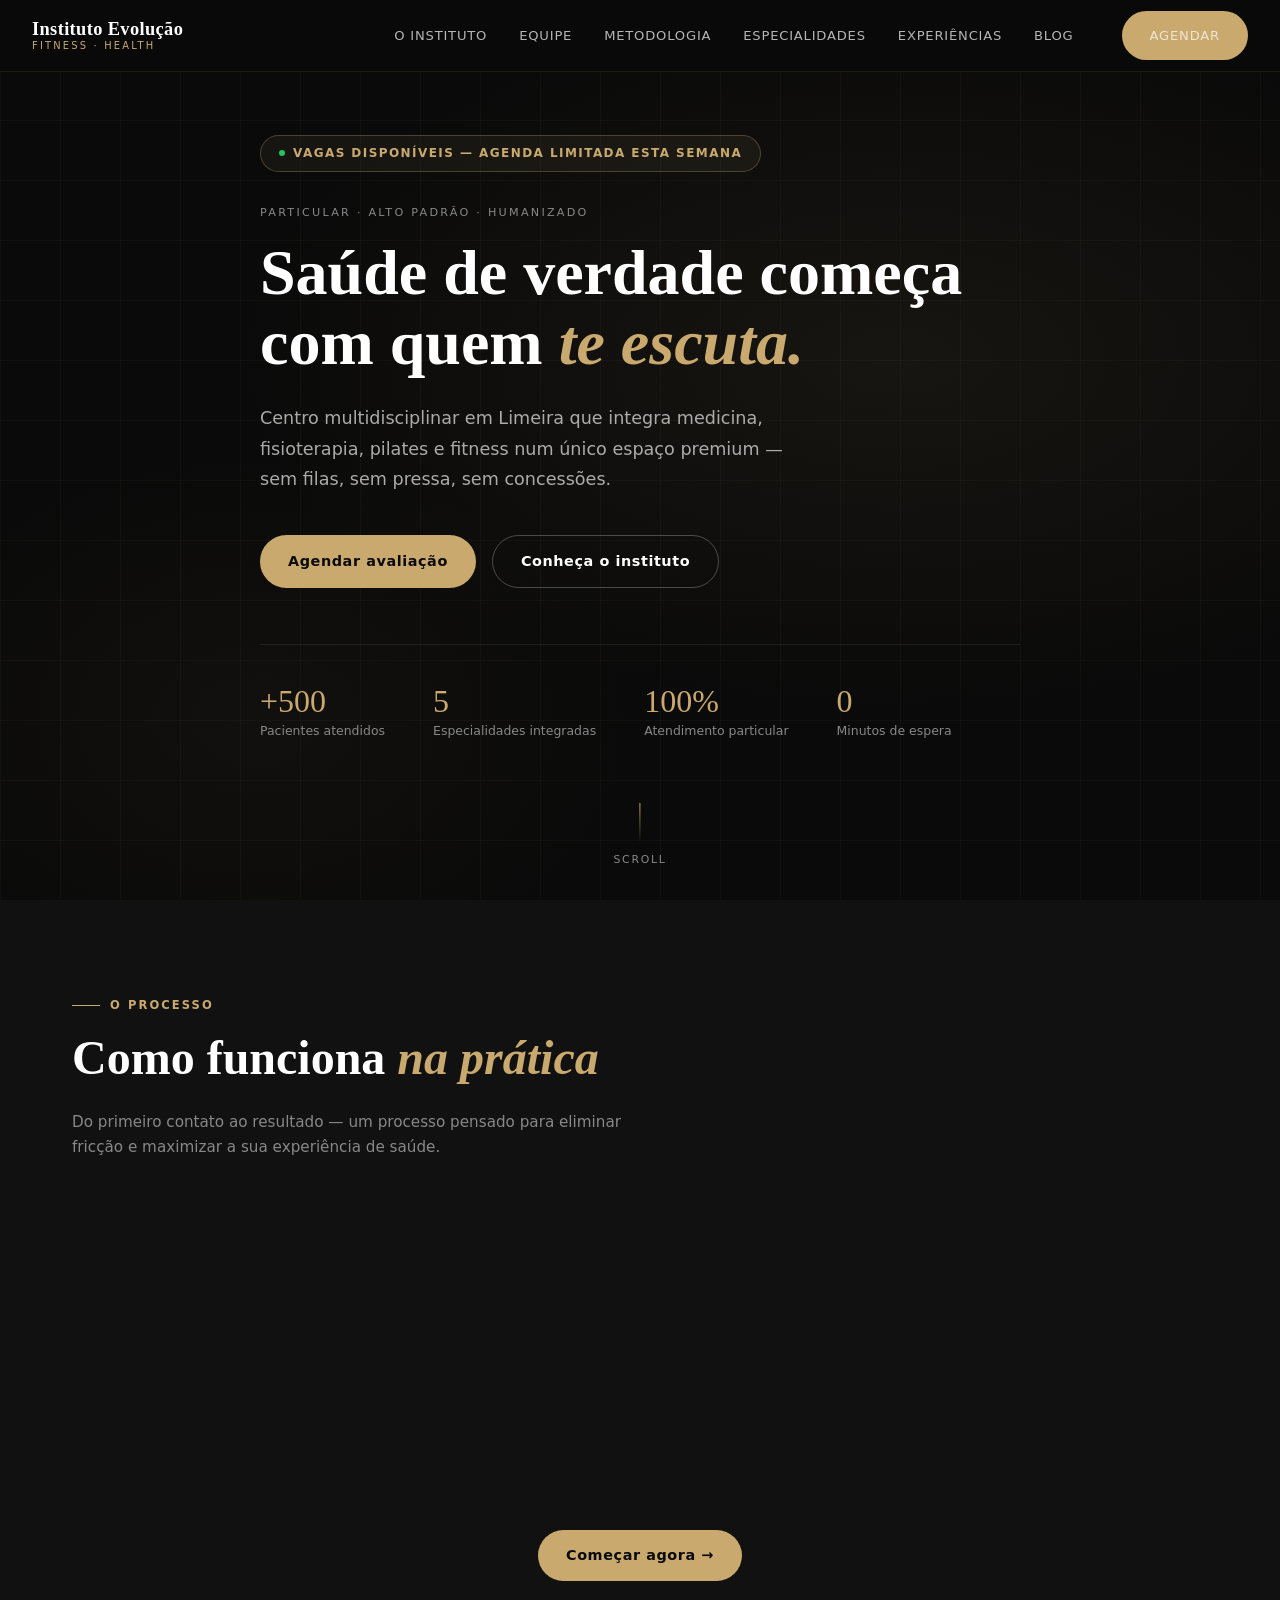
==== commit 3796da93: "Update index.html" ====
--- a/index.html
+++ b/index.html
@@ -10,45 +10,7 @@
   <link href="https://fonts.googleapis.com/css2?family=Playfair+Display:ital,wght@0,700;1,700&family=Inter:wght@300;400;500;600;700&display=swap" rel="stylesheet"/>
   <link rel="stylesheet" href="style.css"/>
   <style>
-    /* ===== REVEAL ANIMATION ===== */
-    .reveal {
-      opacity: 0;
-      transform: translateY(24px);
-      transition: opacity 0.7s ease, transform 0.7s ease;
-    }
-    .reveal.visible {
-      opacity: 1;
-      transform: translateY(0);
-    }
-
-    /* ===== FORM ===== */
-    .form-group { margin-bottom: 1.25rem; }
-    .form-group label {
-      display: block; font-size: 0.8rem; font-weight: 600;
-      letter-spacing: 0.06em; text-transform: uppercase;
-      color: var(--gray-light); margin-bottom: 0.5rem;
-    }
-    .form-group input,
-    .form-group select,
-    .form-group textarea {
-      width: 100%; background: rgba(255,255,255,0.04);
-      border: 1px solid rgba(255,255,255,0.1);
-      border-radius: var(--radius); padding: 14px 18px;
-      color: var(--white); font-family: var(--font-sans);
-      font-size: 0.95rem; transition: var(--transition); outline: none;
-    }
-    .form-group input:focus,
-    .form-group select:focus,
-    .form-group textarea:focus {
-      border-color: var(--gold);
-      background: rgba(201,169,110,0.04);
-    }
-    .form-group input::placeholder,
-    .form-group textarea::placeholder { color: var(--gray); }
-    .form-group select option { background: var(--dark-3); color: var(--white); }
-    .form-group textarea { resize: vertical; min-height: 100px; }
-
-    /* ===== HERO ===== */
+    /* HERO */
     #hero {
       min-height: 100vh; display: flex; align-items: center;
       position: relative; overflow: hidden;
@@ -85,7 +47,8 @@
       50%      { opacity:0.5; transform:scale(1.4); }
     }
     .hero-title {
-      font-size: clamp(2.6rem, 5vw, 4.2rem); font-family: var(--font-serif);
+      font-size: clamp(2.6rem, 5vw, 4.2rem);
+      font-family: var(--font-serif);
       color: var(--white); line-height: 1.1; margin-bottom: 1.5rem;
     }
     .hero-title em { font-style: italic; color: var(--gold); }
@@ -98,9 +61,7 @@
       display: flex; gap: 3rem; flex-wrap: wrap;
       padding-top: 2.5rem; border-top: 1px solid rgba(255,255,255,0.08);
     }
-    .hero-stat-value {
-      font-family: var(--font-serif); font-size: 2rem; color: var(--gold); line-height: 1;
-    }
+    .hero-stat-value { font-family: var(--font-serif); font-size: 2rem; color: var(--gold); line-height: 1; }
     .hero-stat-label { font-size: 0.78rem; color: var(--gray); margin-top: 4px; }
     .hero-scroll {
       position: absolute; bottom: 2rem; left: 50%; transform: translateX(-50%);
@@ -117,7 +78,7 @@
       50%      { opacity:0.4; transform:scaleY(0.6); }
     }
 
-    /* ===== PROCESSO ===== */
+    /* PROCESSO */
     #processo { background: var(--dark-2); }
     .process-grid {
       display: grid; grid-template-columns: repeat(4,1fr);
@@ -135,14 +96,12 @@
     .process-card h3 { font-size: 1rem; color: var(--white); margin-bottom: 0.5rem; }
     .process-card p  { font-size: 0.85rem; color: var(--gray); line-height: 1.7; margin: 0; }
 
-    /* ===== INSTITUTO ===== */
+    /* INSTITUTO */
     #instituto { background: var(--dark); }
     .instituto-layout {
       display: grid; grid-template-columns: 1fr 1fr; gap: 5rem; align-items: center;
     }
-    .instituto-text p {
-      font-size: 0.97rem; color: rgba(255,255,255,0.7); line-height: 1.9; margin-bottom: 1.5rem;
-    }
+    .instituto-text p { font-size: 0.97rem; color: rgba(255,255,255,0.7); line-height: 1.9; margin-bottom: 1.5rem; }
     .instituto-quote {
       font-family: var(--font-serif); font-style: italic; font-size: 1.15rem; color: var(--gold);
       border-left: 2px solid var(--gold); padding-left: 1.5rem; margin: 2rem 0; line-height: 1.65;
@@ -173,7 +132,7 @@
       font-size: 0.8rem; font-weight: 700; text-align: center; line-height: 1.35;
     }
 
-    /* ===== HISTÓRIA ===== */
+    /* HISTÓRIA */
     #historia { background: var(--dark-2); }
     .historia-layout { display: grid; grid-template-columns: 1fr 1fr; gap: 5rem; align-items: start; }
     .historia-timeline { display: flex; flex-direction: column; gap: 2rem; }
@@ -181,15 +140,10 @@
     .timeline-dot { display: flex; flex-direction: column; align-items: center; }
     .dot { width: 12px; height: 12px; border-radius: 50%; background: var(--gold); flex-shrink: 0; }
     .dot-line { width: 1px; flex: 1; min-height: 40px; background: linear-gradient(180deg, var(--gold), transparent); }
-    .timeline-content h4 {
-      font-size: 0.7rem; font-weight: 700; letter-spacing: 0.16em;
-      text-transform: uppercase; color: var(--gold); margin-bottom: 0.35rem;
-    }
+    .timeline-content h4 { font-size: 0.7rem; font-weight: 700; letter-spacing: 0.16em; text-transform: uppercase; color: var(--gold); margin-bottom: 0.35rem; }
     .timeline-content h3 { font-size: 1rem; color: var(--white); margin-bottom: 0.5rem; }
     .timeline-content p  { font-size: 0.85rem; color: var(--gray); line-height: 1.7; margin: 0; }
-    .historia-text p {
-      font-size: 0.97rem; color: rgba(255,255,255,0.7); line-height: 1.9; margin-bottom: 1.5rem;
-    }
+    .historia-text p { font-size: 0.97rem; color: rgba(255,255,255,0.7); line-height: 1.9; margin-bottom: 1.5rem; }
     .historia-quote {
       font-family: var(--font-serif); font-style: italic; font-size: 1.05rem; color: var(--gold);
       border-left: 2px solid var(--gold); padding-left: 1.5rem; margin: 2rem 0; line-height: 1.65;
@@ -203,7 +157,7 @@
     .historia-diff h4 { font-size: 0.85rem; color: var(--gold); margin-bottom: 0.3rem; }
     .historia-diff p  { font-size: 0.78rem; color: var(--gray); line-height: 1.6; margin: 0; }
 
-    /* ===== EQUIPE ===== */
+    /* EQUIPE */
     #equipe { background: var(--dark); }
     .equipe-grid { display: grid; grid-template-columns: repeat(3,1fr); gap: 2rem; margin-top: 3rem; }
     .equipe-card {
@@ -213,8 +167,8 @@
     .equipe-card:hover { border-color: rgba(201,169,110,0.3); transform: translateY(-5px); }
     .equipe-photo {
       aspect-ratio: 3/2; background: linear-gradient(135deg, var(--dark-4), var(--dark-3));
-      display: flex; align-items: center; justify-content: center; font-size: 3rem;
-      border-bottom: 1px solid rgba(201,169,110,0.1); position: relative;
+      display: flex; align-items: center; justify-content: center;
+      font-size: 3rem; border-bottom: 1px solid rgba(201,169,110,0.1); position: relative;
     }
     .equipe-photo-label {
       position: absolute; bottom: 0.75rem; left: 50%; transform: translateX(-50%);
@@ -222,10 +176,7 @@
       letter-spacing: 0.1em; text-transform: uppercase; white-space: nowrap;
     }
     .equipe-body { padding: 1.75rem; }
-    .equipe-specialty {
-      font-size: 0.68rem; font-weight: 700; letter-spacing: 0.14em;
-      text-transform: uppercase; color: var(--gold); margin-bottom: 0.5rem;
-    }
+    .equipe-specialty { font-size: 0.68rem; font-weight: 700; letter-spacing: 0.14em; text-transform: uppercase; color: var(--gold); margin-bottom: 0.5rem; }
     .equipe-body h3 { font-size: 1.05rem; color: var(--white); margin-bottom: 0.2rem; }
     .equipe-role { font-size: 0.8rem; color: var(--gray); margin-bottom: 1rem; }
     .equipe-body p  { font-size: 0.83rem; color: rgba(255,255,255,0.6); line-height: 1.7; margin-bottom: 1rem; }
@@ -235,14 +186,13 @@
     .equipe-together {
       background: var(--dark-3); border: 1px solid rgba(201,169,110,0.12);
       border-radius: var(--radius-lg); padding: 2.5rem;
-      display: grid; grid-template-columns: 1fr 1fr; gap: 3rem;
-      align-items: center; margin-top: 3rem;
+      display: grid; grid-template-columns: 1fr 1fr; gap: 3rem; align-items: center; margin-top: 3rem;
     }
     .equipe-together h3 { font-size: 1.3rem; color: var(--white); margin-bottom: 1rem; }
     .equipe-together p  { font-size: 0.9rem; color: var(--gray); line-height: 1.75; }
     .equipe-together-icons { display: flex; gap: 1rem; font-size: 2rem; justify-content: center; }
 
-    /* ===== METODOLOGIA ===== */
+    /* METODOLOGIA */
     #metodologia { background: var(--dark-2); }
     .metodo-grid { display: grid; grid-template-columns: repeat(4,1fr); gap: 1.5rem; margin-top: 3rem; }
     .metodo-card {
@@ -250,40 +200,23 @@
       border-radius: var(--radius-lg); padding: 2rem; transition: var(--transition);
     }
     .metodo-card:hover { border-color: rgba(201,169,110,0.3); transform: translateY(-4px); }
-    .metodo-num {
-      font-size: 0.7rem; font-weight: 700; letter-spacing: 0.18em;
-      text-transform: uppercase; color: rgba(201,169,110,0.4); margin-bottom: 0.75rem;
-    }
+    .metodo-num { font-size: 0.7rem; font-weight: 700; letter-spacing: 0.18em; text-transform: uppercase; color: rgba(201,169,110,0.4); margin-bottom: 0.75rem; }
     .metodo-card h3 { font-size: 1rem; color: var(--white); margin-bottom: 0.75rem; }
     .metodo-card p  { font-size: 0.83rem; color: var(--gray); line-height: 1.7; margin-bottom: 1rem; }
-    .metodo-tag {
-      display: inline-block; font-size: 0.7rem; color: var(--gold);
-      background: rgba(201,169,110,0.08); border: 1px solid rgba(201,169,110,0.2);
-      padding: 4px 10px; border-radius: 50px;
-    }
+    .metodo-tag { display: inline-block; font-size: 0.7rem; color: var(--gold); background: rgba(201,169,110,0.08); border: 1px solid rgba(201,169,110,0.2); padding: 4px 10px; border-radius: 50px; }
+    .vs-section { margin-top: 4rem; }
     .vs-grid { display: grid; grid-template-columns: 1fr 1fr; gap: 2rem; margin-top: 2rem; }
-    .vs-box {
-      background: var(--dark-3); border: 1px solid rgba(255,255,255,0.06);
-      border-radius: var(--radius-lg); padding: 2rem;
-    }
+    .vs-box { background: var(--dark-3); border: 1px solid rgba(255,255,255,0.06); border-radius: var(--radius-lg); padding: 2rem; }
     .vs-box.highlight { border-color: rgba(201,169,110,0.25); }
-    .vs-title {
-      font-size: 0.78rem; font-weight: 700; letter-spacing: 0.12em; text-transform: uppercase;
-      margin-bottom: 1.5rem; padding-bottom: 1rem; border-bottom: 1px solid rgba(255,255,255,0.07);
-    }
+    .vs-title { font-size: 0.78rem; font-weight: 700; letter-spacing: 0.12em; text-transform: uppercase; margin-bottom: 1.5rem; padding-bottom: 1rem; border-bottom: 1px solid rgba(255,255,255,0.07); }
     .vs-title.bad  { color: var(--gray); }
     .vs-title.good { color: var(--gold); }
-    .vs-item {
-      display: flex; align-items: flex-start; gap: 10px; font-size: 0.85rem;
-      color: rgba(255,255,255,0.65); padding: 0.65rem 0;
-      border-bottom: 1px solid rgba(255,255,255,0.04); line-height: 1.5;
-    }
+    .vs-item { display: flex; align-items: flex-start; gap: 10px; font-size: 0.85rem; color: rgba(255,255,255,0.65); padding: 0.65rem 0; border-bottom: 1px solid rgba(255,255,255,0.04); line-height: 1.5; }
     .vs-item:last-child { border-bottom: none; }
-    .vs-item .icon { flex-shrink: 0; }
-    .vs-item .icon.bad  { color: #f87171; }
-    .vs-item .icon.good { color: #22c55e; }
-
-    /* ===== AMBIENTE ===== */
+    .vs-item .icon.bad  { color: #f87171; flex-shrink: 0; }
+    .vs-item .icon.good { color: #22c55e; flex-shrink: 0; }
+
+    /* AMBIENTE */
     #ambiente { background: var(--dark); }
     .ambiente-grid { display: grid; grid-template-columns: repeat(3,1fr); gap: 1.5rem; margin-top: 3rem; }
     .ambiente-item {
@@ -294,23 +227,230 @@
     }
     .ambiente-item:hover { border-color: rgba(201,169,110,0.3); }
     .ambiente-item span { font-size: 2.5rem; }
-    .ambiente-item-label {
-      font-size: 0.68rem; font-weight: 600; letter-spacing: 0.1em;
-      text-transform: uppercase; color: rgba(201,169,110,0.5);
-    }
+    .ambiente-item-label { font-size: 0.68rem; font-weight: 600; letter-spacing: 0.1em; text-transform: uppercase; color: rgba(201,169,110,0.5); }
     .ambiente-item-sub { font-size: 0.72rem; color: var(--gray); }
-    .ambiente-features {
-      display: grid; grid-template-columns: repeat(4,1fr); gap: 1rem; margin-top: 2.5rem;
-    }
-    .ambiente-feat {
-      text-align: center; padding: 1.25rem;
-      background: var(--dark-3); border: 1px solid rgba(201,169,110,0.08);
-      border-radius: var(--radius); font-size: 0.82rem; color: var(--gray-light);
-      transition: var(--transition);
-    }
+    .ambiente-features { display: grid; grid-template-columns: repeat(4,1fr); gap: 1rem; margin-top: 2.5rem; }
+    .ambiente-feat { text-align: center; padding: 1.25rem; background: var(--dark-3); border: 1px solid rgba(201,169,110,0.08); border-radius: var(--radius); font-size: 0.82rem; color: var(--gray-light); transition: var(--transition); }
     .ambiente-feat:hover { border-color: rgba(201,169,110,0.25); }
     .ambiente-feat span { display: block; font-size: 1.5rem; margin-bottom: 0.5rem; }
 
-    /* ===== ESPECIALIDADES ===== */
+    /* ESPECIALIDADES */
     #especialidades { background: var(--dark-2); }
-
+    .especialidades-grid { display: grid; grid-template-columns: repeat(3,1fr); gap: 1.5rem; margin-top: 3rem; }
+    .esp-card {
+      background: var(--dark-3); border: 1px solid rgba(201,169,110,0.1);
+      border-radius: var(--radius-lg); padding: 2rem; transition: var(--transition);
+      display: flex; flex-direction: column; position: relative; overflow: hidden;
+    }
+    .esp-card::before { content: ''; position: absolute; top: 0; left: 0; right: 0; height: 2px; background: linear-gradient(90deg, var(--gold), transparent); opacity: 0; transition: var(--transition); }
+    .esp-card:hover { border-color: rgba(201,169,110,0.3); transform: translateY(-4px); }
+    .esp-card:hover::before { opacity: 1; }
+    .esp-num { font-family: var(--font-serif); font-size: 2.5rem; color: rgba(201,169,110,0.12); line-height: 1; margin-bottom: 1rem; }
+    .esp-card h3 { font-size: 1.1rem; color: var(--white); margin-bottom: 0.75rem; }
+    .esp-card p  { font-size: 0.85rem; color: var(--gray); line-height: 1.7; flex: 1; margin-bottom: 1.5rem; }
+    .esp-includes { display: flex; flex-direction: column; gap: 0.4rem; margin-bottom: 1.5rem; }
+    .esp-includes span { font-size: 0.78rem; color: rgba(255,255,255,0.5); display: flex; align-items: center; gap: 7px; }
+    .esp-includes span::before { content: '✓'; color: var(--gold); font-size: 0.7rem; }
+    .esp-link { font-size: 0.8rem; color: var(--gold); font-weight: 600; display: flex; align-items: center; gap: 6px; transition: var(--transition); }
+    .esp-link:hover { gap: 10px; }
+    .esp-banner {
+      background: var(--dark-3); border: 1px solid rgba(201,169,110,0.15);
+      border-radius: var(--radius-lg); padding: 2.5rem; margin-top: 3rem;
+      display: flex; align-items: center; justify-content: space-between; gap: 2rem; flex-wrap: wrap;
+    }
+    .esp-banner p { font-family: var(--font-serif); font-style: italic; font-size: 1.1rem; color: var(--gold); max-width: 600px; line-height: 1.6; margin: 0; }
+
+    /* DEPOIMENTOS */
+    #depoimentos { background: var(--dark); }
+    .casos-grid { display: grid; grid-template-columns: repeat(2,1fr); gap: 2rem; margin-top: 3rem; }
+    .caso-card {
+      background: var(--dark-3); border: 1px solid rgba(201,169,110,0.1);
+      border-radius: var(--radius-lg); padding: 2rem; transition: var(--transition);
+    }
+    .caso-card:hover { border-color: rgba(201,169,110,0.25); }
+    .caso-tag { font-size: 0.7rem; font-weight: 700; letter-spacing: 0.12em; text-transform: uppercase; color: var(--gold); margin-bottom: 1rem; }
+    .caso-card blockquote { font-size: 0.9rem; color: rgba(255,255,255,0.75); line-height: 1.75; font-style: italic; margin-bottom: 1.5rem; }
+    .caso-author { display: flex; align-items: center; gap: 1rem; }
+    .caso-av { width: 40px; height: 40px; border-radius: 50%; background: linear-gradient(135deg, var(--gold-dark), var(--gold)); display: flex; align-items: center; justify-content: center; font-size: 0.8rem; font-weight: 700; color: var(--dark); }
+    .caso-name { font-size: 0.88rem; font-weight: 600; color: var(--white); }
+    .caso-role { font-size: 0.75rem; color: var(--gray); }
+    .caso-stats { display: flex; gap: 2rem; margin-top: 1.5rem; padding-top: 1.5rem; border-top: 1px solid rgba(255,255,255,0.06); }
+    .caso-stat-val { font-family: var(--font-serif); font-size: 1.5rem; color: var(--gold); }
+    .caso-stat-label { font-size: 0.72rem; color: var(--gray); }
+    .depoimentos-grid { display: grid; grid-template-columns: repeat(3,1fr); gap: 1.5rem; margin-top: 3rem; }
+    .depo-card {
+      background: var(--dark-3); border: 1px solid rgba(201,169,110,0.1);
+      border-radius: var(--radius-lg); padding: 2rem; transition: var(--transition); position: relative;
+    }
+    .depo-card::before { content: '"'; font-family: var(--font-serif); font-size: 5rem; color: rgba(201,169,110,0.06); position: absolute; top: -0.5rem; left: 1.5rem; line-height: 1; }
+    .depo-card:hover { border-color: rgba(201,169,110,0.25); }
+    .depo-stars { color: var(--gold); font-size: 0.85rem; letter-spacing: 2px; margin-bottom: 1rem; }
+    .depo-card blockquote { font-size: 0.88rem; color: rgba(255,255,255,0.72); line-height: 1.8; font-style: italic; margin-bottom: 1.5rem; position: relative; z-index: 1; }
+    .depo-author { display: flex; align-items: center; gap: 0.75rem; }
+    .depo-av { width: 36px; height: 36px; border-radius: 50%; background: linear-gradient(135deg, var(--gold-dark), var(--gold)); display: flex; align-items: center; justify-content: center; font-size: 0.72rem; font-weight: 700; color: var(--dark); }
+    .depo-name { font-size: 0.85rem; font-weight: 600; color: var(--white); }
+    .depo-role { font-size: 0.72rem; color: var(--gray); }
+
+    /* BLOG */
+    #conteudo { background: var(--dark-2); }
+    .blog-grid { display: grid; grid-template-columns: repeat(3,1fr); gap: 2rem; margin-top: 3rem; }
+    .blog-card {
+      background: var(--dark-3); border: 1px solid rgba(201,169,110,0.1);
+      border-radius: var(--radius-lg); overflow: hidden;
+      display: flex; flex-direction: column; transition: var(--transition);
+    }
+    .blog-card:hover { border-color: rgba(201,169,110,0.3); transform: translateY(-4px); box-shadow: var(--shadow-gold); }
+    .blog-img { aspect-ratio: 16/9; background: linear-gradient(135deg, var(--dark-4), var(--dark-3)); display: flex; align-items: center; justify-content: center; font-size: 2.5rem; border-bottom: 1px solid rgba(201,169,110,0.1); }
+    .blog-body { padding: 1.5rem; flex: 1; display: flex; flex-direction: column; }
+    .blog-cat { font-size: 0.68rem; font-weight: 700; letter-spacing: 0.14em; text-transform: uppercase; color: var(--gold); margin-bottom: 0.5rem; }
+    .blog-body h3 { font-size: 0.95rem; color: var(--white); line-height: 1.4; margin-bottom: 0.75rem; }
+    .blog-body p  { font-size: 0.82rem; color: var(--gray); line-height: 1.7; flex: 1; margin-bottom: 1rem; }
+    .blog-footer { display: flex; align-items: center; justify-content: space-between; margin-top: auto; }
+    .blog-meta { font-size: 0.72rem; color: var(--gray); }
+    .blog-read { font-size: 0.78rem; color: var(--gold); font-weight: 600; transition: var(--transition); }
+    .blog-read:hover { color: var(--gold-light); }
+
+    /* AGENDAR */
+    #agendar { background: var(--dark); }
+    .agendar-layout { display: grid; grid-template-columns: 1fr 1fr; gap: 5rem; align-items: start; }
+    .agendar-info p { font-size: 0.95rem; color: rgba(255,255,255,0.7); line-height: 1.85; margin-bottom: 2rem; }
+    .agendar-steps { display: flex; flex-direction: column; gap: 1rem; margin-bottom: 2rem; }
+    .agendar-step { display: flex; align-items: flex-start; gap: 1rem; }
+    .agendar-step-num { width: 32px; height: 32px; border-radius: 50%; background: rgba(201,169,110,0.12); border: 1px solid rgba(201,169,110,0.25); display: flex; align-items: center; justify-content: center; font-size: 0.78rem; font-weight: 700; color: var(--gold); flex-shrink: 0; }
+    .agendar-step h4 { font-size: 0.88rem; color: var(--white); margin-bottom: 0.15rem; }
+    .agendar-step p  { font-size: 0.78rem; color: var(--gray); margin: 0; line-height: 1.6; }
+    .agendar-contact { margin-top: 2rem; padding-top: 2rem; border-top: 1px solid rgba(255,255,255,0.07); }
+    .agendar-contact p { font-size: 0.82rem; color: var(--gray); margin-bottom: 0.5rem; }
+    .agendar-contact strong { color: var(--white); }
+    .agendar-form-box { background: var(--dark-3); border: 1px solid rgba(201,169,110,0.15); border-radius: var(--radius-lg); padding: 2.5rem; }
+    .agendar-form-box h3 { font-size: 1.15rem; color: var(--white); margin-bottom: 0.5rem; }
+    .agendar-form-box > p { font-size: 0.85rem; color: var(--gray); margin-bottom: 2rem; }
+    .form-row { display: grid; grid-template-columns: 1fr 1fr; gap: 1rem; }
+    .form-submit { width: 100%; justify-content: center; margin-top: 0.5rem; padding: 16px; font-size: 0.95rem; }
+    .form-privacy { text-align: center; font-size: 0.75rem; color: var(--gray); margin-top: 0.75rem; }
+    .form-success { display: none; text-align: center; padding: 3rem 2rem; }
+    .form-success.show { display: block; }
+    .form-success .success-icon { font-size: 3rem; margin-bottom: 1rem; }
+    .form-success h3 { color: var(--white); margin-bottom: 0.75rem; }
+    .form-success p  { color: var(--gray); font-size: 0.9rem; line-height: 1.7; }
+    .form-whatsapp-alt { text-align: center; margin-top: 1.25rem; }
+    .form-whatsapp-alt a { display: inline-flex; align-items: center; gap: 8px; font-size: 0.85rem; color: #25D366; font-weight: 600; transition: var(--transition); }
+    .form-whatsapp-alt a:hover { opacity: 0.8; }
+
+    /* RESPONSIVE */
+    @media(max-width:1024px) {
+      .process-grid       { grid-template-columns: repeat(2,1fr); }
+      .equipe-grid        { grid-template-columns: repeat(2,1fr); }
+      .especialidades-grid{ grid-template-columns: repeat(2,1fr); }
+      .ambiente-features  { grid-template-columns: repeat(2,1fr); }
+    }
+    @media(max-width:768px) {
+      .instituto-layout,
+      .historia-layout,
+      .agendar-layout     { grid-template-columns: 1fr; gap: 3rem; }
+      .instituto-pillars,
+      .historia-diffs     { grid-template-columns: 1fr; }
+      .equipe-grid,
+      .especialidades-grid,
+      .metodo-grid,
+      .depoimentos-grid,
+      .casos-grid,
+      .blog-grid          { grid-template-columns: 1fr; }
+      .vs-grid            { grid-template-columns: 1fr; }
+      .ambiente-grid      { grid-template-columns: 1fr; }
+      .ambiente-features  { grid-template-columns: repeat(2,1fr); }
+      .process-grid       { grid-template-columns: 1fr; }
+      .form-row           { grid-template-columns: 1fr; }
+      .hero-stats         { gap: 1.5rem; }
+      .instituto-tag      { display: none; }
+      .equipe-together    { grid-template-columns: 1fr; }
+    }
+  </style>
+</head>
+<body>
+
+<!-- NAVBAR -->
+<nav class="navbar" id="navbar">
+  <a href="index.html" class="nav-logo">
+    <span class="nav-logo-main">Instituto Evolução</span>
+    <span class="nav-logo-sub">Fitness · Health</span>
+  </a>
+  <div class="nav-links">
+    <a href="#instituto">O Instituto</a>
+    <a href="#equipe">Equipe</a>
+    <a href="#metodologia">Metodologia</a>
+    <a href="#especialidades">Especialidades</a>
+    <a href="#depoimentos">Experiências</a>
+    <a href="blog.html">Blog</a>
+    <a href="#agendar" class="btn btn-primary nav-cta">Agendar</a>
+  </div>
+  <button class="nav-hamburger" id="hamburger" aria-label="Menu">
+    <span></span><span></span><span></span>
+  </button>
+</nav>
+<div class="nav-mobile" id="navMobile">
+  <a href="#instituto"      onclick="closeMobile()">O Instituto</a>
+  <a href="#equipe"         onclick="closeMobile()">Equipe</a>
+  <a href="#metodologia"    onclick="closeMobile()">Metodologia</a>
+  <a href="#especialidades" onclick="closeMobile()">Especialidades</a>
+  <a href="#depoimentos"    onclick="closeMobile()">Experiências</a>
+  <a href="blog.html"       onclick="closeMobile()">Blog</a>
+  <a href="#agendar" class="btn btn-primary" onclick="closeMobile()">Agendar avaliação</a>
+</div>
+
+<!-- HERO -->
+<section id="hero">
+  <div class="hero-bg"></div>
+  <div class="hero-grid-lines"></div>
+  <div class="container">
+    <div class="hero-content">
+      <div class="hero-badge">Vagas disponíveis — Agenda limitada esta semana</div>
+      <p style="font-size:0.7rem;letter-spacing:0.2em;text-transform:uppercase;color:var(--gray);margin-bottom:1rem;">Particular · Alto Padrão · Humanizado</p>
+      <h1 class="hero-title">Saúde de verdade começa com quem <em>te escuta.</em></h1>
+      <p class="hero-desc">Centro multidisciplinar em Limeira que integra medicina, fisioterapia, pilates e fitness num único espaço premium — sem filas, sem pressa, sem concessões.</p>
+      <div class="hero-actions">
+        <a href="#agendar" class="btn btn-primary">Agendar avaliação</a>
+        <a href="#instituto" class="btn btn-secondary">Conheça o instituto</a>
+      </div>
+      <div class="hero-stats">
+        <div><div class="hero-stat-value">+500</div><div class="hero-stat-label">Pacientes atendidos</div></div>
+        <div><div class="hero-stat-value">5</div><div class="hero-stat-label">Especialidades integradas</div></div>
+        <div><div class="hero-stat-value">100%</div><div class="hero-stat-label">Atendimento particular</div></div>
+        <div><div class="hero-stat-value">0</div><div class="hero-stat-label">Minutos de espera</div></div>
+      </div>
+    </div>
+  </div>
+  <div class="hero-scroll"><div class="hero-scroll-line"></div>Scroll</div>
+</section>
+
+<!-- PROCESSO -->
+<section id="processo">
+  <div class="container">
+    <div class="section-label">O processo</div>
+    <h2 class="section-title">Como funciona <em>na prática</em></h2>
+    <p style="color:var(--gray);max-width:560px;font-size:0.95rem;line-height:1.7;">Do primeiro contato ao resultado — um processo pensado para eliminar fricção e maximizar a sua experiência de saúde.</p>
+    <div class="process-grid reveal">
+      <div class="process-card"><div class="process-num">01</div><h3>Agendamento</h3><p>Você entra em contato via WhatsApp ou formulário. Respondemos em até 2 horas e confirmamos sua consulta sem burocracia.</p></div>
+      <div class="process-card"><div class="process-num">02</div><h3>Avaliação inicial</h3><p>Consulta completa e sem pressa. Ouvimos sua história, entendemos seus objetivos e examinamos com cuidado genuíno.</p></div>
+      <div class="process-card"><div class="process-num">03</div><h3>Plano integrado</h3><p>Nossa equipe multidisciplinar traça um plano personalizado que une todas as especialidades necessárias para você.</p></div>
+      <div class="process-card"><div class="process-num">04</div><h3>Acompanhamento</h3><p>Monitoramos sua evolução continuamente, ajustando o plano e celebrando cada resultado conquistado junto com você.</p></div>
+    </div>
+    <div style="text-align:center;margin-top:3rem;"><a href="#agendar" class="btn btn-primary">Começar agora →</a></div>
+  </div>
+</section>
+
+<!-- INSTITUTO -->
+<section id="instituto">
+  <div class="container">
+    <div class="instituto-layout">
+      <div class="instituto-text reveal">
+        <div class="section-label">Nossa essência</div>
+        <h2 class="section-title">Cuidar de pessoas exige mais do que <em>técnica.</em></h2>
+        <p><strong style="color:var(--white);">Vivemos em um mundo que trata saúde como commodity.</strong> Filas, pressa, consultas cronometradas, planos que limitam. O Instituto Evolução existe para ser o oposto disso.</p>
+        <p>Aqui, cada paciente é recebido por um ambiente pensado nos mínimos detalhes. Profissionais que têm tempo para ouvir, para entender, para tratar você como indivíduo único — não como um número de prontuário.</p>
+        <p>Somos particular por escolha, não por limitação. Porque acreditamos que um atendimento verdadeiro precisa de tempo, estrutura e comprometimento sem concessões.</p>
+        <div class="instituto-quote">"Você não está aqui para ser atendido. Está aqui para evoluir."</div>
+        <div class="instituto-pillars">
+          <div class="pillar"><h4>Humanização real</h4><p>Cada paciente tem uma história. Ouvimos antes de receitar, entendemos antes de tratar.</p></div>
+          <div class="pillar"><h4>Visão integral</h4><p>Corpo e mente conectados. Tratamos o todo, não partes isoladas de uma equação
+
--- a/style.css
+++ b/style.css
@@ -1,541 +1,471 @@
-{\rtf1\ansi\ansicpg1252\cocoartf2822
-\cocoatextscaling0\cocoaplatform0{\fonttbl\f0\fswiss\fcharset0 Helvetica;}
-{\colortbl;\red255\green255\blue255;}
-{\*\expandedcolortbl;;}
-\paperw11900\paperh16840\margl1440\margr1440\vieww11520\viewh8400\viewkind0
-\pard\tx720\tx1440\tx2160\tx2880\tx3600\tx4320\tx5040\tx5760\tx6480\tx7200\tx7920\tx8640\pardirnatural\partightenfactor0
-
-\f0\fs24 \cf0 /* ============================================================\
-   INSTITUTO EVOLU\'c7\'c3O \'97 Global Stylesheet v2.0\
-   ============================================================ */\
-\
-/* ---------- Reset & Base ---------- */\
-*, *::before, *::after \{\
-  box-sizing: border-box;\
-  margin: 0;\
-  padding: 0;\
-\}\
-\
-:root \{\
-  --gold:        #C9A96E;\
-  --gold-light:  #E8D5B0;\
-  --gold-dark:   #A07840;\
-  --dark:        #0A0A0A;\
-  --dark-2:      #111111;\
-  --dark-3:      #1A1A1A;\
-  --dark-4:      #222222;\
-  --gray:        #888888;\
-  --gray-light:  #CCCCCC;\
-  --white:       #FFFFFF;\
-  --font-serif:  'Playfair Display', Georgia, serif;\
-  --font-sans:   'Inter', system-ui, sans-serif;\
-  --radius:      12px;\
-  --radius-lg:   20px;\
-  --transition:  all 0.3s cubic-bezier(0.4, 0, 0.2, 1);\
-  --shadow:      0 4px 24px rgba(0,0,0,0.4);\
-  --shadow-gold: 0 0 30px rgba(201,169,110,0.15);\
-\}\
-\
-html \{ scroll-behavior: smooth; font-size: 16px; \}\
-\
-body \{\
-  background: var(--dark);\
-  color: var(--white);\
-  font-family: var(--font-sans);\
-  line-height: 1.6;\
-  overflow-x: hidden;\
-  -webkit-font-smoothing: antialiased;\
-\}\
-\
-img \{ max-width: 100%; height: auto; display: block; \}\
-a   \{ text-decoration: none; color: inherit; \}\
-ul  \{ list-style: none; \}\
-\
-/* ---------- Typography ---------- */\
-h1, h2, h3, h4, h5 \{\
-  font-family: var(--font-serif);\
-  line-height: 1.2;\
-  font-weight: 700;\
-\}\
-\
-.section-label \{\
-  font-size: 0.72rem;\
-  font-weight: 600;\
-  letter-spacing: 0.18em;\
-  text-transform: uppercase;\
-  color: var(--gold);\
-  display: flex;\
-  align-items: center;\
-  gap: 10px;\
-  margin-bottom: 1rem;\
-\}\
-.section-label::before \{\
-  content: '';\
-  width: 28px;\
-  height: 1px;\
-  background: var(--gold);\
-  display: inline-block;\
-\}\
-\
-.section-title \{\
-  font-size: clamp(2rem, 4vw, 3rem);\
-  font-family: var(--font-serif);\
-  color: var(--white);\
-  line-height: 1.15;\
-  margin-bottom: 1.5rem;\
-\}\
-.section-title em \{\
-  font-style: italic;\
-  color: var(--gold);\
-\}\
-\
-/* ---------- Layout ---------- */\
-.container \{\
-  max-width: 1200px;\
-  margin: 0 auto;\
-  padding: 0 2rem;\
-\}\
-\
-section \{ padding: 6rem 0; \}\
-\
-/* ---------- Buttons ---------- */\
-.btn \{\
-  display: inline-flex;\
-  align-items: center;\
-  gap: 8px;\
-  padding: 14px 28px;\
-  border-radius: 50px;\
-  font-size: 0.9rem;\
-  font-weight: 600;\
-  letter-spacing: 0.04em;\
-  cursor: pointer;\
-  transition: var(--transition);\
-  border: none;\
-  font-family: var(--font-sans);\
-\}\
-.btn-primary \{\
-  background: var(--gold);\
-  color: var(--dark);\
-\}\
-.btn-primary:hover \{\
-  background: var(--gold-light);\
-  transform: translateY(-2px);\
-  box-shadow: 0 8px 24px rgba(201,169,110,0.35);\
-\}\
-.btn-secondary \{\
-  background: transparent;\
-  color: var(--white);\
-  border: 1px solid rgba(255,255,255,0.25);\
-\}\
-.btn-secondary:hover \{\
-  border-color: var(--gold);\
-  color: var(--gold);\
-  transform: translateY(-2px);\
-\}\
-.btn-outline-gold \{\
-  background: transparent;\
-  color: var(--gold);\
-  border: 1px solid var(--gold);\
-\}\
-.btn-outline-gold:hover \{\
-  background: var(--gold);\
-  color: var(--dark);\
-  transform: translateY(-2px);\
-\}\
-\
-/* ---------- Gold Divider ---------- */\
-.gold-line \{\
-  width: 48px;\
-  height: 2px;\
-  background: linear-gradient(90deg, var(--gold), transparent);\
-  margin: 1.5rem 0;\
-\}\
-\
-/* ---------- Cards ---------- */\
-.card \{\
-  background: var(--dark-3);\
-  border: 1px solid rgba(201,169,110,0.12);\
-  border-radius: var(--radius-lg);\
-  padding: 2rem;\
-  transition: var(--transition);\
-\}\
-.card:hover \{\
-  border-color: rgba(201,169,110,0.35);\
-  transform: translateY(-4px);\
-  box-shadow: var(--shadow-gold);\
-\}\
-\
-/* ---------- Badge ---------- */\
-.badge \{\
-  display: inline-flex;\
-  align-items: center;\
-  gap: 6px;\
-  padding: 6px 14px;\
-  border-radius: 50px;\
-  font-size: 0.75rem;\
-  font-weight: 600;\
-  letter-spacing: 0.06em;\
-\}\
-.badge-gold \{\
-  background: rgba(201,169,110,0.15);\
-  color: var(--gold);\
-  border: 1px solid rgba(201,169,110,0.3);\
-\}\
-\
-/* ============================================================\
-   NAVBAR\
-   ============================================================ */\
-.navbar \{\
-  position: fixed;\
-  top: 0; left: 0; right: 0;\
-  z-index: 1000;\
-  padding: 0 2rem;\
-  height: 72px;\
-  display: flex;\
-  align-items: center;\
-  justify-content: space-between;\
-  background: rgba(10,10,10,0.85);\
-  backdrop-filter: blur(20px);\
-  -webkit-backdrop-filter: blur(20px);\
-  border-bottom: 1px solid rgba(201,169,110,0.1);\
-  transition: var(--transition);\
-\}\
-.navbar.scrolled \{\
-  background: rgba(10,10,10,0.97);\
-  border-bottom-color: rgba(201,169,110,0.2);\
-\}\
-\
-.nav-logo \{\
-  display: flex;\
-  flex-direction: column;\
-  line-height: 1;\
-\}\
-.nav-logo-main \{\
-  font-family: var(--font-serif);\
-  font-size: 1.15rem;\
-  font-weight: 700;\
-  color: var(--white);\
-  letter-spacing: 0.02em;\
-\}\
-.nav-logo-sub \{\
-  font-size: 0.62rem;\
-  letter-spacing: 0.22em;\
-  text-transform: uppercase;\
-  color: var(--gold);\
-  margin-top: 2px;\
-\}\
-\
-.nav-links \{\
-  display: flex;\
-  align-items: center;\
-  gap: 2rem;\
-\}\
-.nav-links a \{\
-  font-size: 0.82rem;\
-  font-weight: 500;\
-  letter-spacing: 0.06em;\
-  text-transform: uppercase;\
-  color: rgba(255,255,255,0.7);\
-  transition: var(--transition);\
-  position: relative;\
-\}\
-.nav-links a::after \{\
-  content: '';\
-  position: absolute;\
-  bottom: -4px; left: 0;\
-  width: 0; height: 1px;\
-  background: var(--gold);\
-  transition: var(--transition);\
-\}\
-.nav-links a:hover,\
-.nav-links a.active \{ color: var(--white); \}\
-.nav-links a:hover::after,\
-.nav-links a.active::after \{ width: 100%; \}\
-\
-.nav-cta \{ margin-left: 1rem; \}\
-\
-/* Hamburger */\
-.nav-hamburger \{\
-  display: none;\
-  flex-direction: column;\
-  gap: 5px;\
-  background: none;\
-  border: none;\
-  cursor: pointer;\
-  padding: 4px;\
-  z-index: 1001;\
-\}\
-.nav-hamburger span \{\
-  display: block;\
-  width: 24px;\
-  height: 2px;\
-  background: var(--white);\
-  transition: var(--transition);\
-  border-radius: 2px;\
-\}\
-.nav-hamburger.open span:nth-child(1) \{ transform: rotate(45deg) translate(5px, 5px); \}\
-.nav-hamburger.open span:nth-child(2) \{ opacity: 0; transform: scaleX(0); \}\
-.nav-hamburger.open span:nth-child(3) \{ transform: rotate(-45deg) translate(5px, -5px); \}\
-\
-/* Mobile Menu */\
-.nav-mobile \{\
-  position: fixed;\
-  top: 72px; left: 0; right: 0;\
-  background: rgba(10,10,10,0.98);\
-  backdrop-filter: blur(24px);\
-  border-bottom: 1px solid rgba(201,169,110,0.15);\
-  z-index: 999;\
-  padding: 1.5rem 2rem 2rem;\
-  display: flex;\
-  flex-direction: column;\
-  pointer-events: none;\
-  opacity: 0;\
-  transform: translateY(-8px);\
-  transition: opacity 0.3s ease, transform 0.3s ease;\
-\}\
-.nav-mobile.open \{\
-  pointer-events: all;\
-  opacity: 1;\
-  transform: translateY(0);\
-\}\
-.nav-mobile a \{\
-  display: block;\
-  padding: 1rem 0;\
-  font-size: 1rem;\
-  font-weight: 500;\
-  color: rgba(255,255,255,0.75);\
-  border-bottom: 1px solid rgba(255,255,255,0.06);\
-  letter-spacing: 0.04em;\
-  transition: var(--transition);\
-\}\
-.nav-mobile a:hover \{ color: var(--gold); padding-left: 8px; \}\
-.nav-mobile .btn \{ margin-top: 1.25rem; width: 100%; justify-content: center; \}\
-\
-/* ============================================================\
-   FOOTER\
-   ============================================================ */\
-.footer \{\
-  background: var(--dark-2);\
-  border-top: 1px solid rgba(201,169,110,0.12);\
-  padding: 5rem 0 2rem;\
-\}\
-.footer-grid \{\
-  display: grid;\
-  grid-template-columns: 2fr 1fr 1fr 1fr;\
-  gap: 3rem;\
-  margin-bottom: 4rem;\
-\}\
-.footer-logo-main \{\
-  font-family: var(--font-serif);\
-  font-size: 1.3rem;\
-  font-weight: 700;\
-  color: var(--white);\
-  margin-bottom: 0.25rem;\
-\}\
-.footer-logo-sub \{\
-  font-size: 0.65rem;\
-  letter-spacing: 0.2em;\
-  text-transform: uppercase;\
-  color: var(--gold);\
-  margin-bottom: 1rem;\
-\}\
-.footer-brand p \{\
-  color: var(--gray);\
-  font-size: 0.88rem;\
-  line-height: 1.8;\
-  margin-bottom: 1.5rem;\
-  max-width: 280px;\
-\}\
-.footer-social \{\
-  display: flex;\
-  gap: 12px;\
-  flex-wrap: wrap;\
-\}\
-.footer-social a \{\
-  width: 36px; height: 36px;\
-  border: 1px solid rgba(201,169,110,0.2);\
-  border-radius: 50%;\
-  display: flex;\
-  align-items: center;\
-  justify-content: center;\
-  font-size: 0.85rem;\
-  color: var(--gold);\
-  transition: var(--transition);\
-\}\
-.footer-social a:hover \{\
-  background: var(--gold);\
-  color: var(--dark);\
-  border-color: var(--gold);\
-\}\
-.footer-col h5 \{\
-  font-family: var(--font-sans);\
-  font-size: 0.72rem;\
-  font-weight: 700;\
-  letter-spacing: 0.16em;\
-  text-transform: uppercase;\
-  color: var(--gold);\
-  margin-bottom: 1.25rem;\
-\}\
-.footer-col ul li \{ margin-bottom: 0.65rem; \}\
-.footer-col ul li a \{\
-  font-size: 0.88rem;\
-  color: var(--gray);\
-  transition: var(--transition);\
-\}\
-.footer-col ul li a:hover \{ color: var(--white); padding-left: 4px; \}\
-\
-.footer-bottom \{\
-  border-top: 1px solid rgba(255,255,255,0.06);\
-  padding-top: 2rem;\
-  display: flex;\
-  align-items: center;\
-  justify-content: space-between;\
-  flex-wrap: wrap;\
-  gap: 1rem;\
-\}\
-.footer-bottom p \{ font-size: 0.8rem; color: var(--gray); \}\
-.footer-bottom a \{ color: var(--gold); font-size: 0.8rem; \}\
-\
-/* ============================================================\
-   WHATSAPP FLOAT\
-   ============================================================ */\
-.whatsapp-float \{\
-  position: fixed;\
-  bottom: 28px; right: 28px;\
-  z-index: 900;\
-  width: 56px; height: 56px;\
-  background: #25D366;\
-  border-radius: 50%;\
-  display: flex;\
-  align-items: center;\
-  justify-content: center;\
-  box-shadow: 0 4px 20px rgba(37,211,102,0.45);\
-  transition: var(--transition);\
-  animation: pulseGreen 3s infinite;\
-\}\
-.whatsapp-float:hover \{\
-  transform: scale(1.1);\
-  box-shadow: 0 8px 28px rgba(37,211,102,0.55);\
-\}\
-.whatsapp-float svg \{ width: 28px; height: 28px; fill: white; \}\
-\
-@keyframes pulseGreen \{\
-  0%,100% \{ box-shadow: 0 4px 20px rgba(37,211,102,0.45); \}\
-  50%      \{ box-shadow: 0 4px 32px rgba(37,211,102,0.7);  \}\
-\}\
-\
-/* ============================================================\
-   PAGE HERO (inner pages)\
-   ============================================================ */\
-.page-hero \{\
-  padding: 10rem 0 5rem;\
-  background: linear-gradient(180deg, var(--dark-2) 0%, var(--dark) 100%);\
-  border-bottom: 1px solid rgba(201,169,110,0.1);\
-  position: relative;\
-  overflow: hidden;\
-\}\
-.page-hero::before \{\
-  content: '';\
-  position: absolute;\
-  top: -50%; right: -20%;\
-  width: 600px; height: 600px;\
-  background: radial-gradient(circle, rgba(201,169,110,0.06) 0%, transparent 70%);\
-  pointer-events: none;\
-\}\
-.breadcrumb \{\
-  font-size: 0.78rem;\
-  color: var(--gray);\
-  margin-bottom: 1.5rem;\
-  display: flex;\
-  align-items: center;\
-  gap: 8px;\
-  flex-wrap: wrap;\
-\}\
-.breadcrumb a \{ color: var(--gold); transition: var(--transition); \}\
-.breadcrumb a:hover \{ color: var(--white); \}\
-\
-/* ============================================================\
-   FORM STYLES\
-   ============================================================ */\
-.form-group \{ margin-bottom: 1.25rem; \}\
-.form-group label \{\
-  display: block;\
-  font-size: 0.8rem;\
-  font-weight: 600;\
-  letter-spacing: 0.06em;\
-  text-transform: uppercase;\
-  color: var(--gray-light);\
-  margin-bottom: 0.5rem;\
-\}\
-.form-group input,\
-.form-group select,\
-.form-group textarea \{\
-  width: 100%;\
-  background: rgba(255,255,255,0.04);\
-  border: 1px solid rgba(255,255,255,0.1);\
-  border-radius: var(--radius);\
-  padding: 14px 18px;\
-  color: var(--white);\
-  font-family: var(--font-sans);\
-  font-size: 0.95rem;\
-  transition: var(--transition);\
-  outline: none;\
-  -webkit-appearance: none;\
-\}\
-.form-group input:focus,\
-.form-group select:focus,\
-.form-group textarea:focus \{\
-  border-color: var(--gold);\
-  background: rgba(201,169,110,0.05);\
-  box-shadow: 0 0 0 3px rgba(201,169,110,0.1);\
-\}\
-.form-group input::placeholder,\
-.form-group textarea::placeholder \{ color: var(--gray); \}\
-.form-group select option \{ background: var(--dark-3); color: var(--white); \}\
-.form-group textarea \{ resize: vertical; min-height: 120px; \}\
-\
-/* ============================================================\
-   STARS & UTILITIES\
-   ============================================================ */\
-.stars \{ color: var(--gold); letter-spacing: 2px; font-size: 0.9rem; \}\
-.text-gold   \{ color: var(--gold); \}\
-.text-gray   \{ color: var(--gray); \}\
-.text-center \{ text-align: center; \}\
-\
-/* ============================================================\
-   ANIMATIONS\
-   ============================================================ */\
-@keyframes fadeUp \{\
-  from \{ opacity: 0; transform: translateY(24px); \}\
-  to   \{ opacity: 1; transform: translateY(0); \}\
-\}\
-.reveal \{\
-  opacity: 0;\
-  transform: translateY(30px);\
-  transition: opacity 0.7s ease, transform 0.7s ease;\
-\}\
-.reveal.visible \{\
-  opacity: 1;\
-  transform: translateY(0);\
-\}\
-\
-/* ============================================================\
-   RESPONSIVE\
-   ============================================================ */\
-@media (max-width: 1024px) \{\
-  .footer-grid \{ grid-template-columns: 1fr 1fr; \}\
-\}\
-@media (max-width: 768px) \{\
-  section \{ padding: 4rem 0; \}\
-  .container \{ padding: 0 1.25rem; \}\
-  .nav-links, .nav-cta \{ display: none; \}\
-  .nav-hamburger \{ display: flex; \}\
-  .footer-grid \{ grid-template-columns: 1fr; gap: 2rem; \}\
-  .footer-bottom \{ flex-direction: column; text-align: center; \}\
-  .section-title \{ font-size: clamp(1.6rem, 6vw, 2.4rem); \}\
-  .page-hero \{ padding: 8rem 0 3rem; \}\
-\}\
-@media (max-width: 480px) \{\
-  .btn \{ padding: 12px 22px; font-size: 0.85rem; \}\
-  .whatsapp-float \{ bottom: 20px; right: 20px; width: 50px; height: 50px; \}\
-\}}+/* ============================================================
+   INSTITUTO EVOLUÇÃO — Global Stylesheet v2.0
+   ============================================================ */
+
+*, *::before, *::after { box-sizing: border-box; margin: 0; padding: 0; }
+
+:root {
+  --gold:        #C9A96E;
+  --gold-light:  #E8D5B0;
+  --gold-dark:   #A07840;
+  --dark:        #0A0A0A;
+  --dark-2:      #111111;
+  --dark-3:      #1A1A1A;
+  --dark-4:      #222222;
+  --gray:        #888888;
+  --gray-light:  #CCCCCC;
+  --white:       #FFFFFF;
+  --font-serif:  'Playfair Display', Georgia, serif;
+  --font-sans:   'Inter', system-ui, sans-serif;
+  --radius:      12px;
+  --radius-lg:   20px;
+  --transition:  all 0.3s cubic-bezier(0.4, 0, 0.2, 1);
+  --shadow:      0 4px 24px rgba(0,0,0,0.4);
+  --shadow-gold: 0 0 30px rgba(201,169,110,0.15);
+}
+
+html { scroll-behavior: smooth; font-size: 16px; }
+
+body {
+  background: var(--dark);
+  color: var(--white);
+  font-family: var(--font-sans);
+  line-height: 1.6;
+  overflow-x: hidden;
+  -webkit-font-smoothing: antialiased;
+}
+
+img { max-width: 100%; height: auto; display: block; }
+a   { text-decoration: none; color: inherit; }
+ul  { list-style: none; }
+
+h1, h2, h3, h4, h5 {
+  font-family: var(--font-serif);
+  line-height: 1.2;
+  font-weight: 700;
+}
+
+.section-label {
+  font-size: 0.72rem;
+  font-weight: 600;
+  letter-spacing: 0.18em;
+  text-transform: uppercase;
+  color: var(--gold);
+  display: flex;
+  align-items: center;
+  gap: 10px;
+  margin-bottom: 1rem;
+}
+.section-label::before {
+  content: '';
+  width: 28px;
+  height: 1px;
+  background: var(--gold);
+  display: inline-block;
+}
+
+.section-title {
+  font-size: clamp(2rem, 4vw, 3rem);
+  font-family: var(--font-serif);
+  color: var(--white);
+  line-height: 1.15;
+  margin-bottom: 1.5rem;
+}
+.section-title em { font-style: italic; color: var(--gold); }
+
+.container { max-width: 1200px; margin: 0 auto; padding: 0 2rem; }
+section { padding: 6rem 0; }
+
+/* Buttons */
+.btn {
+  display: inline-flex;
+  align-items: center;
+  gap: 8px;
+  padding: 14px 28px;
+  border-radius: 50px;
+  font-size: 0.9rem;
+  font-weight: 600;
+  letter-spacing: 0.04em;
+  cursor: pointer;
+  transition: var(--transition);
+  border: none;
+  font-family: var(--font-sans);
+}
+.btn-primary { background: var(--gold); color: var(--dark); }
+.btn-primary:hover {
+  background: var(--gold-light);
+  transform: translateY(-2px);
+  box-shadow: 0 8px 24px rgba(201,169,110,0.35);
+}
+.btn-secondary {
+  background: transparent;
+  color: var(--white);
+  border: 1px solid rgba(255,255,255,0.25);
+}
+.btn-secondary:hover { border-color: var(--gold); color: var(--gold); transform: translateY(-2px); }
+.btn-outline-gold {
+  background: transparent;
+  color: var(--gold);
+  border: 1px solid var(--gold);
+}
+.btn-outline-gold:hover { background: var(--gold); color: var(--dark); transform: translateY(-2px); }
+
+.gold-line {
+  width: 48px; height: 2px;
+  background: linear-gradient(90deg, var(--gold), transparent);
+  margin: 1.5rem 0;
+}
+
+.card {
+  background: var(--dark-3);
+  border: 1px solid rgba(201,169,110,0.12);
+  border-radius: var(--radius-lg);
+  padding: 2rem;
+  transition: var(--transition);
+}
+.card:hover {
+  border-color: rgba(201,169,110,0.35);
+  transform: translateY(-4px);
+  box-shadow: var(--shadow-gold);
+}
+
+.badge {
+  display: inline-flex;
+  align-items: center;
+  gap: 6px;
+  padding: 6px 14px;
+  border-radius: 50px;
+  font-size: 0.75rem;
+  font-weight: 600;
+  letter-spacing: 0.06em;
+}
+.badge-gold {
+  background: rgba(201,169,110,0.15);
+  color: var(--gold);
+  border: 1px solid rgba(201,169,110,0.3);
+}
+
+/* ============================================================
+   NAVBAR
+   ============================================================ */
+.navbar {
+  position: fixed;
+  top: 0; left: 0; right: 0;
+  z-index: 1000;
+  padding: 0 2rem;
+  height: 72px;
+  display: flex;
+  align-items: center;
+  justify-content: space-between;
+  background: rgba(10,10,10,0.85);
+  backdrop-filter: blur(20px);
+  -webkit-backdrop-filter: blur(20px);
+  border-bottom: 1px solid rgba(201,169,110,0.1);
+  transition: var(--transition);
+}
+.navbar.scrolled {
+  background: rgba(10,10,10,0.97);
+  border-bottom-color: rgba(201,169,110,0.2);
+}
+
+.nav-logo { display: flex; flex-direction: column; line-height: 1; }
+.nav-logo-main {
+  font-family: var(--font-serif);
+  font-size: 1.15rem;
+  font-weight: 700;
+  color: var(--white);
+  letter-spacing: 0.02em;
+}
+.nav-logo-sub {
+  font-size: 0.62rem;
+  letter-spacing: 0.22em;
+  text-transform: uppercase;
+  color: var(--gold);
+  margin-top: 2px;
+}
+
+.nav-links { display: flex; align-items: center; gap: 2rem; }
+.nav-links a {
+  font-size: 0.82rem;
+  font-weight: 500;
+  letter-spacing: 0.06em;
+  text-transform: uppercase;
+  color: rgba(255,255,255,0.7);
+  transition: var(--transition);
+  position: relative;
+}
+.nav-links a::after {
+  content: '';
+  position: absolute;
+  bottom: -4px; left: 0;
+  width: 0; height: 1px;
+  background: var(--gold);
+  transition: var(--transition);
+}
+.nav-links a:hover,
+.nav-links a.active { color: var(--white); }
+.nav-links a:hover::after,
+.nav-links a.active::after { width: 100%; }
+.nav-cta { margin-left: 1rem; }
+
+.nav-hamburger {
+  display: none;
+  flex-direction: column;
+  gap: 5px;
+  background: none;
+  border: none;
+  cursor: pointer;
+  padding: 4px;
+  z-index: 1001;
+}
+.nav-hamburger span {
+  display: block;
+  width: 24px; height: 2px;
+  background: var(--white);
+  transition: var(--transition);
+  border-radius: 2px;
+}
+.nav-hamburger.open span:nth-child(1) { transform: rotate(45deg) translate(5px, 5px); }
+.nav-hamburger.open span:nth-child(2) { opacity: 0; transform: scaleX(0); }
+.nav-hamburger.open span:nth-child(3) { transform: rotate(-45deg) translate(5px, -5px); }
+
+.nav-mobile {
+  position: fixed;
+  top: 72px; left: 0; right: 0;
+  background: rgba(10,10,10,0.98);
+  backdrop-filter: blur(24px);
+  border-bottom: 1px solid rgba(201,169,110,0.15);
+  z-index: 999;
+  padding: 1.5rem 2rem 2rem;
+  display: flex;
+  flex-direction: column;
+  pointer-events: none;
+  opacity: 0;
+  transform: translateY(-8px);
+  transition: opacity 0.3s ease, transform 0.3s ease;
+}
+.nav-mobile.open { pointer-events: all; opacity: 1; transform: translateY(0); }
+.nav-mobile a {
+  display: block;
+  padding: 1rem 0;
+  font-size: 1rem;
+  font-weight: 500;
+  color: rgba(255,255,255,0.75);
+  border-bottom: 1px solid rgba(255,255,255,0.06);
+  letter-spacing: 0.04em;
+  transition: var(--transition);
+}
+.nav-mobile a:hover { color: var(--gold); padding-left: 8px; }
+.nav-mobile .btn { margin-top: 1.25rem; width: 100%; justify-content: center; }
+
+/* ============================================================
+   FOOTER
+   ============================================================ */
+.footer {
+  background: var(--dark-2);
+  border-top: 1px solid rgba(201,169,110,0.12);
+  padding: 5rem 0 2rem;
+}
+.footer-grid {
+  display: grid;
+  grid-template-columns: 2fr 1fr 1fr 1fr;
+  gap: 3rem;
+  margin-bottom: 4rem;
+}
+.footer-logo-main {
+  font-family: var(--font-serif);
+  font-size: 1.3rem;
+  font-weight: 700;
+  color: var(--white);
+  margin-bottom: 0.25rem;
+}
+.footer-logo-sub {
+  font-size: 0.65rem;
+  letter-spacing: 0.2em;
+  text-transform: uppercase;
+  color: var(--gold);
+  margin-bottom: 1rem;
+}
+.footer-brand p {
+  color: var(--gray);
+  font-size: 0.88rem;
+  line-height: 1.8;
+  margin-bottom: 1.5rem;
+  max-width: 280px;
+}
+.footer-social { display: flex; gap: 12px; flex-wrap: wrap; }
+.footer-social a {
+  width: 36px; height: 36px;
+  border: 1px solid rgba(201,169,110,0.2);
+  border-radius: 50%;
+  display: flex;
+  align-items: center;
+  justify-content: center;
+  font-size: 0.85rem;
+  color: var(--gold);
+  transition: var(--transition);
+}
+.footer-social a:hover { background: var(--gold); color: var(--dark); border-color: var(--gold); }
+
+.footer-col h5 {
+  font-family: var(--font-sans);
+  font-size: 0.72rem;
+  font-weight: 700;
+  letter-spacing: 0.16em;
+  text-transform: uppercase;
+  color: var(--gold);
+  margin-bottom: 1.25rem;
+}
+.footer-col ul li { margin-bottom: 0.65rem; }
+.footer-col ul li a { font-size: 0.88rem; color: var(--gray); transition: var(--transition); }
+.footer-col ul li a:hover { color: var(--white); padding-left: 4px; }
+
+.footer-bottom {
+  border-top: 1px solid rgba(255,255,255,0.06);
+  padding-top: 2rem;
+  display: flex;
+  align-items: center;
+  justify-content: space-between;
+  flex-wrap: wrap;
+  gap: 1rem;
+}
+.footer-bottom p { font-size: 0.8rem; color: var(--gray); }
+.footer-bottom a { color: var(--gold); font-size: 0.8rem; }
+
+/* ============================================================
+   WHATSAPP FLOAT
+   ============================================================ */
+.whatsapp-float {
+  position: fixed;
+  bottom: 28px; right: 28px;
+  z-index: 900;
+  width: 56px; height: 56px;
+  background: #25D366;
+  border-radius: 50%;
+  display: flex;
+  align-items: center;
+  justify-content: center;
+  box-shadow: 0 4px 20px rgba(37,211,102,0.45);
+  transition: var(--transition);
+  animation: pulseGreen 3s infinite;
+}
+.whatsapp-float:hover { transform: scale(1.1); box-shadow: 0 8px 28px rgba(37,211,102,0.55); }
+.whatsapp-float svg { width: 28px; height: 28px; fill: white; }
+
+@keyframes pulseGreen {
+  0%,100% { box-shadow: 0 4px 20px rgba(37,211,102,0.45); }
+  50%      { box-shadow: 0 4px 32px rgba(37,211,102,0.7); }
+}
+
+/* ============================================================
+   PAGE HERO (inner pages)
+   ============================================================ */
+.page-hero {
+  padding: 10rem 0 5rem;
+  background: linear-gradient(180deg, var(--dark-2) 0%, var(--dark) 100%);
+  border-bottom: 1px solid rgba(201,169,110,0.1);
+  position: relative;
+  overflow: hidden;
+}
+.page-hero::before {
+  content: '';
+  position: absolute;
+  top: -50%; right: -20%;
+  width: 600px; height: 600px;
+  background: radial-gradient(circle, rgba(201,169,110,0.06) 0%, transparent 70%);
+  pointer-events: none;
+}
+.breadcrumb {
+  font-size: 0.78rem;
+  color: var(--gray);
+  margin-bottom: 1.5rem;
+  display: flex;
+  align-items: center;
+  gap: 8px;
+  flex-wrap: wrap;
+}
+.breadcrumb a { color: var(--gold); transition: var(--transition); }
+.breadcrumb a:hover { color: var(--white); }
+
+/* ============================================================
+   FORM STYLES
+   ============================================================ */
+.form-group { margin-bottom: 1.25rem; }
+.form-group label {
+  display: block;
+  font-size: 0.8rem;
+  font-weight: 600;
+  letter-spacing: 0.06em;
+  text-transform: uppercase;
+  color: var(--gray-light);
+  margin-bottom: 0.5rem;
+}
+.form-group input,
+.form-group select,
+.form-group textarea {
+  width: 100%;
+  background: rgba(255,255,255,0.04);
+  border: 1px solid rgba(255,255,255,0.1);
+  border-radius: var(--radius);
+  padding: 14px 18px;
+  color: var(--white);
+  font-family: var(--font-sans);
+  font-size: 0.95rem;
+  transition: var(--transition);
+  outline: none;
+  -webkit-appearance: none;
+}
+.form-group input:focus,
+.form-group select:focus,
+.form-group textarea:focus {
+  border-color: var(--gold);
+  background: rgba(201,169,110,0.05);
+  box-shadow: 0 0 0 3px rgba(201,169,110,0.1);
+}
+.form-group input::placeholder,
+.form-group textarea::placeholder { color: var(--gray); }
+.form-group select option { background: var(--dark-3); color: var(--white); }
+.form-group textarea { resize: vertical; min-height: 120px; }
+
+/* ============================================================
+   UTILITIES
+   ============================================================ */
+.stars { color: var(--gold); letter-spacing: 2px; font-size: 0.9rem; }
+.text-gold   { color: var(--gold); }
+.text-gray   { color: var(--gray); }
+.text-center { text-align: center; }
+
+/* ============================================================
+   ANIMATIONS
+   ============================================================ */
+@keyframes fadeUp {
+  from { opacity: 0; transform: translateY(24px); }
+  to   { opacity: 1; transform: translateY(0); }
+}
+.reveal {
+  opacity: 0;
+  transform: translateY(30px);
+  transition: opacity 0.7s ease, transform 0.7s ease;
+}
+.reveal.visible { opacity: 1; transform: translateY(0); }
+
+/* ============================================================
+   RESPONSIVE
+   ============================================================ */
+@media (max-width: 1024px) {
+  .footer-grid { grid-template-columns: 1fr 1fr; }
+}
+@media (max-width: 768px) {
+  section { padding: 4rem 0; }
+  .container { padding: 0 1.25rem; }
+  .nav-links, .nav-cta { display: none; }
+  .nav-hamburger { display: flex; }
+  .footer-grid { grid-template-columns: 1fr; gap: 2rem; }
+  .footer-bottom { flex-direction: column; text-align: center; }
+  .section-title { font-size: clamp(1.6rem, 6vw, 2.4rem); }
+  .page-hero { padding: 8rem 0 3rem; }
+}
+@media (max-width: 480px) {
+  .btn { padding: 12px 22px; font-size: 0.85rem; }
+  .whatsapp-float { bottom: 20px; right: 20px; width: 50px; height: 50px; }
+}
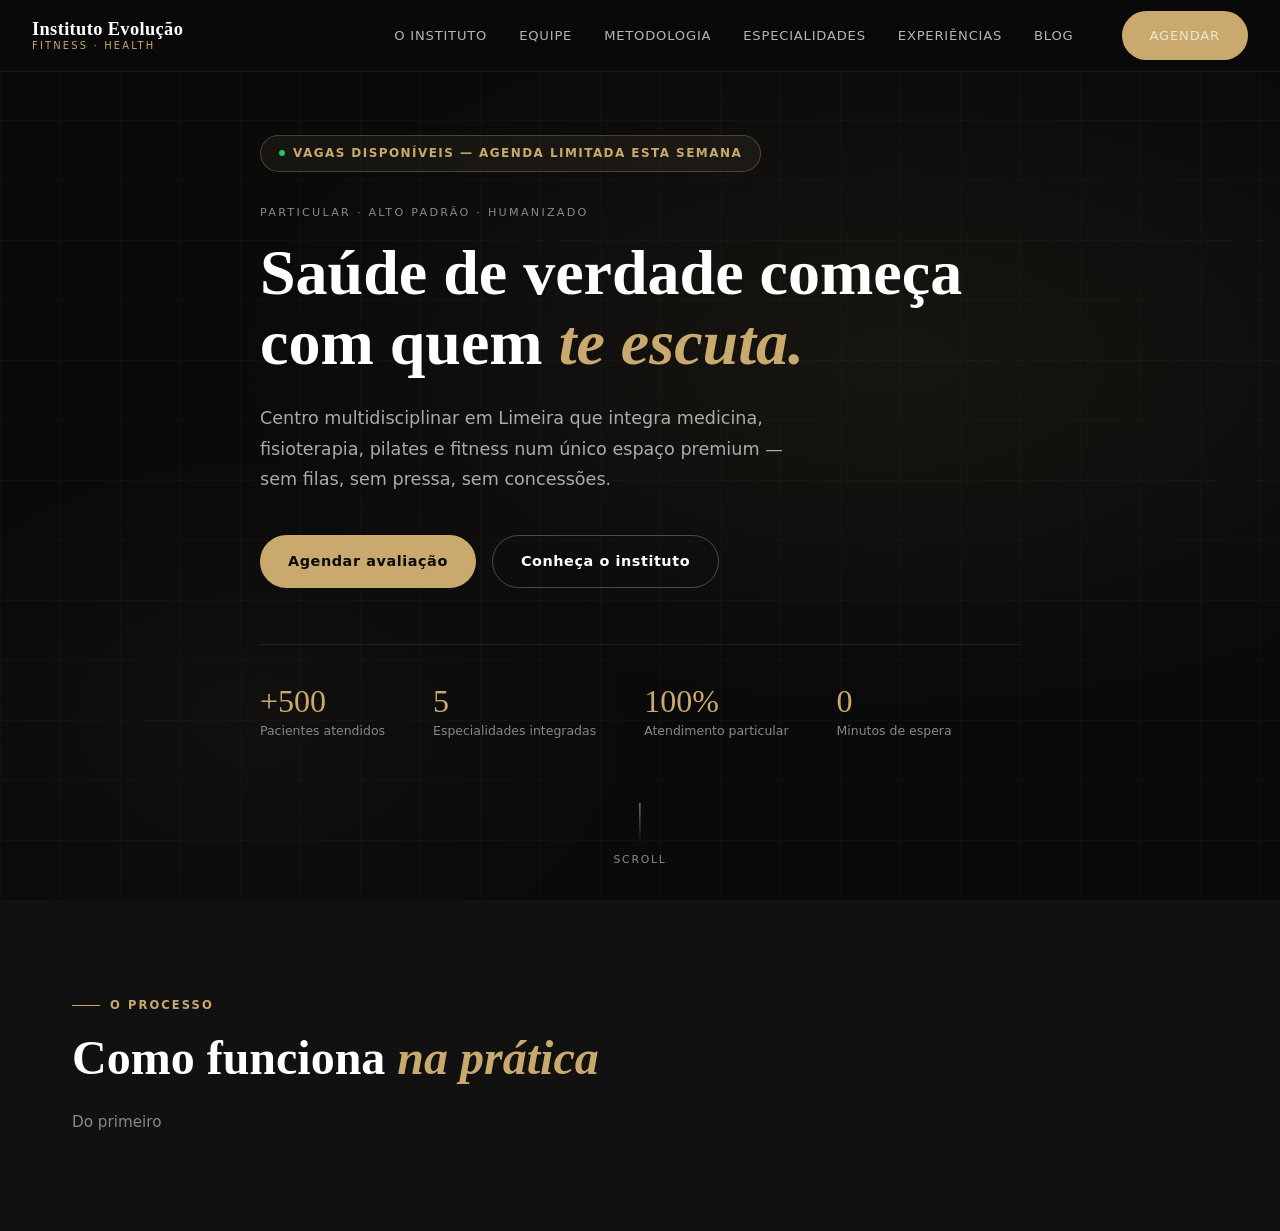
==== commit 7b8da93e: "Update index.html" ====
--- a/index.html
+++ b/index.html
@@ -28,7 +28,8 @@
       background-image:
         linear-gradient(rgba(201,169,110,0.035) 1px, transparent 1px),
         linear-gradient(90deg, rgba(201,169,110,0.035) 1px, transparent 1px);
-      background-size: 60px 60px; pointer-events: none;
+      background-size: 60px 60px;
+      pointer-events: none;
     }
     .hero-content { position: relative; z-index: 2; max-width: 760px; }
     .hero-badge {
@@ -39,8 +40,9 @@
       background: rgba(201,169,110,0.07); margin-bottom: 2rem;
     }
     .hero-badge::before {
-      content: ''; width: 6px; height: 6px; background: #22c55e;
-      border-radius: 50%; animation: pulseDot 2s infinite;
+      content: ''; width: 6px; height: 6px;
+      background: #22c55e; border-radius: 50%;
+      animation: pulseDot 2s infinite;
     }
     @keyframes pulseDot {
       0%,100% { opacity:1; transform:scale(1); }
@@ -59,14 +61,16 @@
     .hero-actions { display: flex; gap: 1rem; flex-wrap: wrap; margin-bottom: 3.5rem; }
     .hero-stats {
       display: flex; gap: 3rem; flex-wrap: wrap;
-      padding-top: 2.5rem; border-top: 1px solid rgba(255,255,255,0.08);
+      padding-top: 2.5rem;
+      border-top: 1px solid rgba(255,255,255,0.08);
     }
     .hero-stat-value { font-family: var(--font-serif); font-size: 2rem; color: var(--gold); line-height: 1; }
     .hero-stat-label { font-size: 0.78rem; color: var(--gray); margin-top: 4px; }
     .hero-scroll {
       position: absolute; bottom: 2rem; left: 50%; transform: translateX(-50%);
-      display: flex; flex-direction: column; align-items: center; gap: 8px;
-      font-size: 0.68rem; letter-spacing: 0.16em; text-transform: uppercase; color: var(--gray);
+      display: flex; flex-direction: column; align-items: center;
+      gap: 8px; font-size: 0.68rem; letter-spacing: 0.16em;
+      text-transform: uppercase; color: var(--gray);
     }
     .hero-scroll-line {
       width: 1px; height: 40px;
@@ -80,31 +84,25 @@
 
     /* PROCESSO */
     #processo { background: var(--dark-2); }
-    .process-grid {
-      display: grid; grid-template-columns: repeat(4,1fr);
-      gap: 1.5rem; margin-top: 3rem;
-    }
+    .process-grid { display: grid; grid-template-columns: repeat(4,1fr); gap: 1.5rem; margin-top: 3rem; }
     .process-card {
       background: var(--dark-3); border: 1px solid rgba(201,169,110,0.1);
       border-radius: var(--radius-lg); padding: 2rem; transition: var(--transition);
     }
     .process-card:hover { border-color: rgba(201,169,110,0.3); transform: translateY(-4px); }
-    .process-num {
-      font-family: var(--font-serif); font-size: 3rem;
-      color: rgba(201,169,110,0.15); line-height: 1; margin-bottom: 1rem;
-    }
+    .process-num { font-family: var(--font-serif); font-size: 3rem; color: rgba(201,169,110,0.15); line-height: 1; margin-bottom: 1rem; }
     .process-card h3 { font-size: 1rem; color: var(--white); margin-bottom: 0.5rem; }
     .process-card p  { font-size: 0.85rem; color: var(--gray); line-height: 1.7; margin: 0; }
 
     /* INSTITUTO */
     #instituto { background: var(--dark); }
-    .instituto-layout {
-      display: grid; grid-template-columns: 1fr 1fr; gap: 5rem; align-items: center;
-    }
+    .instituto-layout { display: grid; grid-template-columns: 1fr 1fr; gap: 5rem; align-items: center; }
     .instituto-text p { font-size: 0.97rem; color: rgba(255,255,255,0.7); line-height: 1.9; margin-bottom: 1.5rem; }
     .instituto-quote {
-      font-family: var(--font-serif); font-style: italic; font-size: 1.15rem; color: var(--gold);
-      border-left: 2px solid var(--gold); padding-left: 1.5rem; margin: 2rem 0; line-height: 1.65;
+      font-family: var(--font-serif); font-style: italic;
+      font-size: 1.15rem; color: var(--gold);
+      border-left: 2px solid var(--gold);
+      padding-left: 1.5rem; margin: 2rem 0; line-height: 1.65;
     }
     .instituto-pillars { display: grid; grid-template-columns: 1fr 1fr; gap: 1rem; margin-top: 2rem; }
     .pillar {
@@ -116,46 +114,48 @@
     .pillar p  { font-size: 0.78rem; color: var(--gray); line-height: 1.6; margin: 0; }
     .instituto-visual {
       background: linear-gradient(135deg, var(--dark-3), var(--dark-4));
-      border: 1px solid rgba(201,169,110,0.15); border-radius: var(--radius-lg);
-      aspect-ratio: 4/5; display: flex; flex-direction: column;
-      align-items: center; justify-content: center; gap: 1rem;
+      border: 1px solid rgba(201,169,110,0.15);
+      border-radius: var(--radius-lg); aspect-ratio: 4/5;
+      display: flex; align-items: center; justify-content: center;
       font-size: 5rem; position: relative;
-    }
-    .instituto-visual-label {
-      font-size: 0.75rem; font-weight: 700; letter-spacing: 0.14em;
-      text-transform: uppercase; color: var(--gold);
     }
     .instituto-tag {
       position: absolute; bottom: -1rem; right: -1rem;
       background: var(--gold); color: var(--dark);
-      padding: 0.85rem 1.25rem; border-radius: var(--radius);
-      font-size: 0.8rem; font-weight: 700; text-align: center; line-height: 1.35;
-    }
-
-    /* HISTÓRIA */
+      padding: 0.75rem 1.25rem; border-radius: var(--radius);
+      font-size: 0.82rem; font-weight: 700; text-align: center; line-height: 1.3;
+    }
+
+    /* HISTORIA */
     #historia { background: var(--dark-2); }
-    .historia-layout { display: grid; grid-template-columns: 1fr 1fr; gap: 5rem; align-items: start; }
+    .historia-layout { display: grid; grid-template-columns: 1fr 1fr; gap: 5rem; align-items: center; }
     .historia-timeline { display: flex; flex-direction: column; gap: 2rem; }
-    .timeline-item { display: flex; gap: 1.5rem; }
-    .timeline-dot { display: flex; flex-direction: column; align-items: center; }
-    .dot { width: 12px; height: 12px; border-radius: 50%; background: var(--gold); flex-shrink: 0; }
-    .dot-line { width: 1px; flex: 1; min-height: 40px; background: linear-gradient(180deg, var(--gold), transparent); }
-    .timeline-content h4 { font-size: 0.7rem; font-weight: 700; letter-spacing: 0.16em; text-transform: uppercase; color: var(--gold); margin-bottom: 0.35rem; }
-    .timeline-content h3 { font-size: 1rem; color: var(--white); margin-bottom: 0.5rem; }
-    .timeline-content p  { font-size: 0.85rem; color: var(--gray); line-height: 1.7; margin: 0; }
-    .historia-text p { font-size: 0.97rem; color: rgba(255,255,255,0.7); line-height: 1.9; margin-bottom: 1.5rem; }
+    .historia-step { display: flex; gap: 1.5rem; }
+    .historia-step-num {
+      width: 40px; height: 40px; border-radius: 50%;
+      background: rgba(201,169,110,0.1); border: 1px solid var(--gold);
+      display: flex; align-items: center; justify-content: center;
+      font-family: var(--font-serif); font-size: 0.85rem; color: var(--gold);
+      flex-shrink: 0;
+    }
+    .historia-step h4 { font-size: 0.7rem; font-weight: 700; letter-spacing: 0.14em; text-transform: uppercase; color: var(--gold); margin-bottom: 0.3rem; }
+    .historia-step h3 { font-size: 1rem; color: var(--white); margin-bottom: 0.5rem; }
+    .historia-step p  { font-size: 0.85rem; color: var(--gray); line-height: 1.7; margin: 0; }
+    .historia-text p  { font-size: 0.97rem; color: rgba(255,255,255,0.7); line-height: 1.9; margin-bottom: 1.5rem; }
     .historia-quote {
-      font-family: var(--font-serif); font-style: italic; font-size: 1.05rem; color: var(--gold);
-      border-left: 2px solid var(--gold); padding-left: 1.5rem; margin: 2rem 0; line-height: 1.65;
+      font-family: var(--font-serif); font-style: italic;
+      font-size: 1.05rem; color: var(--gold);
+      border-left: 2px solid var(--gold);
+      padding-left: 1.5rem; margin: 2rem 0; line-height: 1.65;
     }
     .historia-diffs { display: grid; grid-template-columns: 1fr 1fr; gap: 1rem; margin-top: 2rem; }
-    .historia-diff {
-      background: var(--dark-3); border: 1px solid rgba(201,169,110,0.1);
+    .diff-item {
+      background: var(--dark-3); border: 1px solid rgba(201,169,110,0.08);
       border-radius: var(--radius); padding: 1.25rem; transition: var(--transition);
     }
-    .historia-diff:hover { border-color: rgba(201,169,110,0.3); }
-    .historia-diff h4 { font-size: 0.85rem; color: var(--gold); margin-bottom: 0.3rem; }
-    .historia-diff p  { font-size: 0.78rem; color: var(--gray); line-height: 1.6; margin: 0; }
+    .diff-item:hover { border-color: rgba(201,169,110,0.25); }
+    .diff-item h4 { font-size: 0.85rem; color: var(--white); margin-bottom: 0.3rem; }
+    .diff-item p  { font-size: 0.78rem; color: var(--gray); line-height: 1.6; margin: 0; }
 
     /* EQUIPE */
     #equipe { background: var(--dark); }
@@ -166,31 +166,37 @@
     }
     .equipe-card:hover { border-color: rgba(201,169,110,0.3); transform: translateY(-5px); }
     .equipe-photo {
-      aspect-ratio: 3/2; background: linear-gradient(135deg, var(--dark-4), var(--dark-3));
-      display: flex; align-items: center; justify-content: center;
-      font-size: 3rem; border-bottom: 1px solid rgba(201,169,110,0.1); position: relative;
+      aspect-ratio: 4/3; background: linear-gradient(135deg, var(--dark-4), var(--dark-3));
+      display: flex; flex-direction: column; align-items: center; justify-content: center;
+      gap: 0.5rem; font-size: 3rem; border-bottom: 1px solid rgba(201,169,110,0.1);
+      position: relative;
     }
     .equipe-photo-label {
-      position: absolute; bottom: 0.75rem; left: 50%; transform: translateX(-50%);
-      font-size: 0.65rem; color: rgba(201,169,110,0.4);
-      letter-spacing: 0.1em; text-transform: uppercase; white-space: nowrap;
-    }
-    .equipe-body { padding: 1.75rem; }
-    .equipe-specialty { font-size: 0.68rem; font-weight: 700; letter-spacing: 0.14em; text-transform: uppercase; color: var(--gold); margin-bottom: 0.5rem; }
-    .equipe-body h3 { font-size: 1.05rem; color: var(--white); margin-bottom: 0.2rem; }
-    .equipe-role { font-size: 0.8rem; color: var(--gray); margin-bottom: 1rem; }
-    .equipe-body p  { font-size: 0.83rem; color: rgba(255,255,255,0.6); line-height: 1.7; margin-bottom: 1rem; }
+      font-size: 0.65rem; font-weight: 600; letter-spacing: 0.12em;
+      text-transform: uppercase; color: rgba(201,169,110,0.4);
+    }
+    .equipe-body { padding: 1.5rem; }
+    .equipe-specialty {
+      font-size: 0.68rem; font-weight: 700; letter-spacing: 0.14em;
+      text-transform: uppercase; color: var(--gold); margin-bottom: 0.4rem;
+    }
+    .equipe-card h3 { font-size: 1.1rem; color: var(--white); margin-bottom: 0.2rem; }
+    .equipe-role { font-size: 0.8rem; color: var(--gray); margin-bottom: 0.75rem; }
+    .equipe-card p  { font-size: 0.83rem; color: var(--gray); line-height: 1.7; margin-bottom: 1rem; }
     .equipe-creds { display: flex; flex-direction: column; gap: 0.3rem; }
-    .equipe-cred { font-size: 0.75rem; color: var(--gray); display: flex; align-items: center; gap: 6px; }
+    .equipe-cred {
+      font-size: 0.75rem; color: rgba(255,255,255,0.4);
+      display: flex; align-items: center; gap: 6px;
+    }
     .equipe-cred::before { content: '·'; color: var(--gold); }
     .equipe-together {
+      display: grid; grid-template-columns: 2fr 1fr; gap: 3rem;
       background: var(--dark-3); border: 1px solid rgba(201,169,110,0.12);
-      border-radius: var(--radius-lg); padding: 2.5rem;
-      display: grid; grid-template-columns: 1fr 1fr; gap: 3rem; align-items: center; margin-top: 3rem;
-    }
-    .equipe-together h3 { font-size: 1.3rem; color: var(--white); margin-bottom: 1rem; }
-    .equipe-together p  { font-size: 0.9rem; color: var(--gray); line-height: 1.75; }
-    .equipe-together-icons { display: flex; gap: 1rem; font-size: 2rem; justify-content: center; }
+      border-radius: var(--radius-lg); padding: 3rem; margin-top: 3rem; align-items: center;
+    }
+    .equipe-together h3 { font-size: 1.5rem; color: var(--white); margin-bottom: 1rem; }
+    .equipe-together p  { font-size: 0.9rem; color: rgba(255,255,255,0.7); line-height: 1.8; margin-bottom: 1.5rem; }
+    .equipe-together-icons { font-size: 3rem; letter-spacing: 0.5rem; }
 
     /* METODOLOGIA */
     #metodologia { background: var(--dark-2); }
@@ -198,15 +204,30 @@
     .metodo-card {
       background: var(--dark-3); border: 1px solid rgba(201,169,110,0.1);
       border-radius: var(--radius-lg); padding: 2rem; transition: var(--transition);
+      position: relative; overflow: hidden;
+    }
+    .metodo-card::before {
+      content: ''; position: absolute; top: 0; left: 0; right: 0;
+      height: 2px; background: linear-gradient(90deg, var(--gold), transparent);
+      opacity: 0; transition: var(--transition);
     }
     .metodo-card:hover { border-color: rgba(201,169,110,0.3); transform: translateY(-4px); }
-    .metodo-num { font-size: 0.7rem; font-weight: 700; letter-spacing: 0.18em; text-transform: uppercase; color: rgba(201,169,110,0.4); margin-bottom: 0.75rem; }
-    .metodo-card h3 { font-size: 1rem; color: var(--white); margin-bottom: 0.75rem; }
-    .metodo-card p  { font-size: 0.83rem; color: var(--gray); line-height: 1.7; margin-bottom: 1rem; }
-    .metodo-tag { display: inline-block; font-size: 0.7rem; color: var(--gold); background: rgba(201,169,110,0.08); border: 1px solid rgba(201,169,110,0.2); padding: 4px 10px; border-radius: 50px; }
-    .vs-section { margin-top: 4rem; }
-    .vs-grid { display: grid; grid-template-columns: 1fr 1fr; gap: 2rem; margin-top: 2rem; }
-    .vs-box { background: var(--dark-3); border: 1px solid rgba(255,255,255,0.06); border-radius: var(--radius-lg); padding: 2rem; }
+    .metodo-card:hover::before { opacity: 1; }
+    .metodo-num { font-family: var(--font-serif); font-size: 3rem; color: rgba(201,169,110,0.15); line-height: 1; margin-bottom: 1rem; }
+    .metodo-card h3 { font-size: 1rem; color: var(--white); margin-bottom: 0.5rem; }
+    .metodo-card p  { font-size: 0.85rem; color: var(--gray); line-height: 1.7; margin-bottom: 1rem; }
+    .metodo-tag {
+      display: inline-block; font-size: 0.68rem; font-weight: 600;
+      letter-spacing: 0.1em; text-transform: uppercase; color: var(--gold);
+      background: rgba(201,169,110,0.08); border: 1px solid rgba(201,169,110,0.2);
+      padding: 4px 10px; border-radius: 50px;
+    }
+    .vs-section { margin-top: 5rem; }
+    .vs-grid { display: grid; grid-template-columns: 1fr 1fr; gap: 1.5rem; margin-top: 2rem; }
+    .vs-box {
+      background: var(--dark-3); border: 1px solid rgba(255,255,255,0.06);
+      border-radius: var(--radius-lg); padding: 2rem;
+    }
     .vs-box.highlight { border-color: rgba(201,169,110,0.25); }
     .vs-title { font-size: 0.78rem; font-weight: 700; letter-spacing: 0.12em; text-transform: uppercase; margin-bottom: 1.5rem; padding-bottom: 1rem; border-bottom: 1px solid rgba(255,255,255,0.07); }
     .vs-title.bad  { color: var(--gray); }
@@ -230,7 +251,12 @@
     .ambiente-item-label { font-size: 0.68rem; font-weight: 600; letter-spacing: 0.1em; text-transform: uppercase; color: rgba(201,169,110,0.5); }
     .ambiente-item-sub { font-size: 0.72rem; color: var(--gray); }
     .ambiente-features { display: grid; grid-template-columns: repeat(4,1fr); gap: 1rem; margin-top: 2.5rem; }
-    .ambiente-feat { text-align: center; padding: 1.25rem; background: var(--dark-3); border: 1px solid rgba(201,169,110,0.08); border-radius: var(--radius); font-size: 0.82rem; color: var(--gray-light); transition: var(--transition); }
+    .ambiente-feat {
+      text-align: center; padding: 1.25rem;
+      background: var(--dark-3); border: 1px solid rgba(201,169,110,0.08);
+      border-radius: var(--radius); font-size: 0.82rem; color: var(--gray-light);
+      transition: var(--transition);
+    }
     .ambiente-feat:hover { border-color: rgba(201,169,110,0.25); }
     .ambiente-feat span { display: block; font-size: 1.5rem; margin-bottom: 0.5rem; }
 
@@ -240,102 +266,140 @@
     .esp-card {
       background: var(--dark-3); border: 1px solid rgba(201,169,110,0.1);
       border-radius: var(--radius-lg); padding: 2rem; transition: var(--transition);
-      display: flex; flex-direction: column; position: relative; overflow: hidden;
-    }
-    .esp-card::before { content: ''; position: absolute; top: 0; left: 0; right: 0; height: 2px; background: linear-gradient(90deg, var(--gold), transparent); opacity: 0; transition: var(--transition); }
-    .esp-card:hover { border-color: rgba(201,169,110,0.3); transform: translateY(-4px); }
+      position: relative; overflow: hidden; display: block;
+    }
+    .esp-card::before {
+      content: ''; position: absolute; top: 0; left: 0; right: 0;
+      height: 2px; background: linear-gradient(90deg, var(--gold), transparent);
+      opacity: 0; transition: var(--transition);
+    }
+    .esp-card:hover { border-color: rgba(201,169,110,0.35); transform: translateY(-5px); box-shadow: var(--shadow-gold); }
     .esp-card:hover::before { opacity: 1; }
     .esp-num { font-family: var(--font-serif); font-size: 2.5rem; color: rgba(201,169,110,0.12); line-height: 1; margin-bottom: 1rem; }
-    .esp-card h3 { font-size: 1.1rem; color: var(--white); margin-bottom: 0.75rem; }
-    .esp-card p  { font-size: 0.85rem; color: var(--gray); line-height: 1.7; flex: 1; margin-bottom: 1.5rem; }
-    .esp-includes { display: flex; flex-direction: column; gap: 0.4rem; margin-bottom: 1.5rem; }
+    .esp-card h3 { font-size: 1.05rem; color: var(--white); margin-bottom: 0.5rem; }
+    .esp-card p  { font-size: 0.85rem; color: var(--gray); line-height: 1.7; margin-bottom: 1.25rem; }
+    .esp-includes { display: flex; flex-direction: column; gap: 0.35rem; }
     .esp-includes span { font-size: 0.78rem; color: rgba(255,255,255,0.5); display: flex; align-items: center; gap: 7px; }
-    .esp-includes span::before { content: '✓'; color: var(--gold); font-size: 0.7rem; }
-    .esp-link { font-size: 0.8rem; color: var(--gold); font-weight: 600; display: flex; align-items: center; gap: 6px; transition: var(--transition); }
-    .esp-link:hover { gap: 10px; }
-    .esp-banner {
-      background: var(--dark-3); border: 1px solid rgba(201,169,110,0.15);
-      border-radius: var(--radius-lg); padding: 2.5rem; margin-top: 3rem;
-      display: flex; align-items: center; justify-content: space-between; gap: 2rem; flex-wrap: wrap;
-    }
-    .esp-banner p { font-family: var(--font-serif); font-style: italic; font-size: 1.1rem; color: var(--gold); max-width: 600px; line-height: 1.6; margin: 0; }
+    .esp-includes span::before { content: '·'; color: var(--gold); }
+    .esp-includes span a { color: inherit; text-decoration: underline; text-decoration-color: rgba(201,169,110,0.3); transition: var(--transition); }
+    .esp-includes span a:hover { color: var(--gold); }
+    .esp-cta-bar {
+      display: flex; gap: 1rem; align-items: center; justify-content: center;
+      margin-top: 4rem; background: var(--dark-3); border: 1px solid rgba(201,169,110,0.15);
+      border-radius: var(--radius-lg); padding: 2.5rem; flex-wrap: wrap;
+    }
+    .esp-cta-bar p { font-family: var(--font-serif); font-style: italic; font-size: 1rem; color: var(--gold); margin: 0; }
+
+    /* DIFERENCIAIS */
+    #diferenciais { background: var(--dark); }
+    .difs-grid { display: grid; grid-template-columns: repeat(2,1fr); gap: 1.5rem; margin-top: 3rem; }
+    .dif-card {
+      background: var(--dark-3); border: 1px solid rgba(201,169,110,0.1);
+      border-radius: var(--radius-lg); padding: 2rem; display: flex; gap: 1.25rem; transition: var(--transition);
+    }
+    .dif-card:hover { border-color: rgba(201,169,110,0.3); }
+    .dif-num { font-family: var(--font-serif); font-size: 2rem; color: rgba(201,169,110,0.2); line-height: 1; min-width: 36px; }
+    .dif-card h3 { font-size: 0.95rem; color: var(--white); margin-bottom: 0.5rem; }
+    .dif-card p  { font-size: 0.83rem; color: var(--gray); line-height: 1.7; margin: 0; }
+
+    /* CASOS */
+    #casos { background: var(--dark-2); }
+    .casos-grid { display: grid; grid-template-columns: repeat(2,1fr); gap: 1.5rem; margin-top: 3rem; }
+    .caso-card {
+      background: var(--dark-3); border: 1px solid rgba(201,169,110,0.1);
+      border-radius: var(--radius-lg); padding: 2rem; transition: var(--transition);
+    }
+    .caso-card:hover { border-color: rgba(201,169,110,0.25); }
+    .caso-tag { font-size: 0.68rem; font-weight: 700; letter-spacing: 0.14em; text-transform: uppercase; color: var(--gold); margin-bottom: 0.75rem; }
+    .caso-card blockquote { font-style: italic; font-size: 0.9rem; color: rgba(255,255,255,0.75); line-height: 1.8; margin-bottom: 1.25rem; }
+    .caso-author { display: flex; align-items: center; gap: 0.75rem; }
+    .caso-av {
+      width: 40px; height: 40px; border-radius: 50%;
+      background: linear-gradient(135deg, var(--gold-dark), var(--gold));
+      display: flex; align-items: center; justify-content: center;
+      font-size: 0.8rem; font-weight: 700; color: var(--dark); flex-shrink: 0;
+    }
+    .caso-author h4 { font-size: 0.85rem; color: var(--white); }
+    .caso-author p  { font-size: 0.75rem; color: var(--gray); margin: 0; }
+    .caso-stats { display: flex; gap: 1.5rem; margin-top: 1.25rem; padding-top: 1.25rem; border-top: 1px solid rgba(255,255,255,0.07); }
+    .caso-stat-value { font-family: var(--font-serif); font-size: 1.75rem; color: var(--gold); line-height: 1; }
+    .caso-stat-label { font-size: 0.72rem; color: var(--gray); }
 
     /* DEPOIMENTOS */
     #depoimentos { background: var(--dark); }
-    .casos-grid { display: grid; grid-template-columns: repeat(2,1fr); gap: 2rem; margin-top: 3rem; }
-    .caso-card {
-      background: var(--dark-3); border: 1px solid rgba(201,169,110,0.1);
-      border-radius: var(--radius-lg); padding: 2rem; transition: var(--transition);
-    }
-    .caso-card:hover { border-color: rgba(201,169,110,0.25); }
-    .caso-tag { font-size: 0.7rem; font-weight: 700; letter-spacing: 0.12em; text-transform: uppercase; color: var(--gold); margin-bottom: 1rem; }
-    .caso-card blockquote { font-size: 0.9rem; color: rgba(255,255,255,0.75); line-height: 1.75; font-style: italic; margin-bottom: 1.5rem; }
-    .caso-author { display: flex; align-items: center; gap: 1rem; }
-    .caso-av { width: 40px; height: 40px; border-radius: 50%; background: linear-gradient(135deg, var(--gold-dark), var(--gold)); display: flex; align-items: center; justify-content: center; font-size: 0.8rem; font-weight: 700; color: var(--dark); }
-    .caso-name { font-size: 0.88rem; font-weight: 600; color: var(--white); }
-    .caso-role { font-size: 0.75rem; color: var(--gray); }
-    .caso-stats { display: flex; gap: 2rem; margin-top: 1.5rem; padding-top: 1.5rem; border-top: 1px solid rgba(255,255,255,0.06); }
-    .caso-stat-val { font-family: var(--font-serif); font-size: 1.5rem; color: var(--gold); }
-    .caso-stat-label { font-size: 0.72rem; color: var(--gray); }
     .depoimentos-grid { display: grid; grid-template-columns: repeat(3,1fr); gap: 1.5rem; margin-top: 3rem; }
     .depo-card {
       background: var(--dark-3); border: 1px solid rgba(201,169,110,0.1);
-      border-radius: var(--radius-lg); padding: 2rem; transition: var(--transition); position: relative;
-    }
-    .depo-card::before { content: '"'; font-family: var(--font-serif); font-size: 5rem; color: rgba(201,169,110,0.06); position: absolute; top: -0.5rem; left: 1.5rem; line-height: 1; }
+      border-radius: var(--radius-lg); padding: 2rem; transition: var(--transition);
+      position: relative;
+    }
     .depo-card:hover { border-color: rgba(201,169,110,0.25); }
-    .depo-stars { color: var(--gold); font-size: 0.85rem; letter-spacing: 2px; margin-bottom: 1rem; }
-    .depo-card blockquote { font-size: 0.88rem; color: rgba(255,255,255,0.72); line-height: 1.8; font-style: italic; margin-bottom: 1.5rem; position: relative; z-index: 1; }
+    .depo-card::before {
+      content: '"'; font-family: var(--font-serif); font-size: 5rem;
+      color: rgba(201,169,110,0.07); position: absolute;
+      top: 0; left: 1.5rem; line-height: 1;
+    }
+    .depo-stars { color: var(--gold); letter-spacing: 2px; font-size: 0.85rem; margin-bottom: 1rem; }
+    .depo-card blockquote { font-style: italic; font-size: 0.9rem; color: rgba(255,255,255,0.75); line-height: 1.8; margin-bottom: 1.5rem; position: relative; z-index: 1; }
     .depo-author { display: flex; align-items: center; gap: 0.75rem; }
-    .depo-av { width: 36px; height: 36px; border-radius: 50%; background: linear-gradient(135deg, var(--gold-dark), var(--gold)); display: flex; align-items: center; justify-content: center; font-size: 0.72rem; font-weight: 700; color: var(--dark); }
-    .depo-name { font-size: 0.85rem; font-weight: 600; color: var(--white); }
-    .depo-role { font-size: 0.72rem; color: var(--gray); }
+    .depo-av {
+      width: 40px; height: 40px; border-radius: 50%;
+      background: linear-gradient(135deg, var(--gold-dark), var(--gold));
+      display: flex; align-items: center; justify-content: center;
+      font-size: 0.8rem; font-weight: 700; color: var(--dark); flex-shrink: 0;
+    }
+    .depo-author h4 { font-size: 0.85rem; color: var(--white); }
+    .depo-author p  { font-size: 0.75rem; color: var(--gray); margin: 0; }
 
     /* BLOG */
     #conteudo { background: var(--dark-2); }
-    .blog-grid { display: grid; grid-template-columns: repeat(3,1fr); gap: 2rem; margin-top: 3rem; }
+    .blog-grid { display: grid; grid-template-columns: repeat(3,1fr); gap: 1.5rem; margin-top: 3rem; }
     .blog-card {
       background: var(--dark-3); border: 1px solid rgba(201,169,110,0.1);
-      border-radius: var(--radius-lg); overflow: hidden;
-      display: flex; flex-direction: column; transition: var(--transition);
-    }
-    .blog-card:hover { border-color: rgba(201,169,110,0.3); transform: translateY(-4px); box-shadow: var(--shadow-gold); }
-    .blog-img { aspect-ratio: 16/9; background: linear-gradient(135deg, var(--dark-4), var(--dark-3)); display: flex; align-items: center; justify-content: center; font-size: 2.5rem; border-bottom: 1px solid rgba(201,169,110,0.1); }
-    .blog-body { padding: 1.5rem; flex: 1; display: flex; flex-direction: column; }
+      border-radius: var(--radius-lg); overflow: hidden; transition: var(--transition); display: block;
+    }
+    .blog-card:hover { border-color: rgba(201,169,110,0.3); transform: translateY(-5px); box-shadow: var(--shadow-gold); }
+    .blog-img {
+      aspect-ratio: 16/9; background: linear-gradient(135deg, var(--dark-4), var(--dark-3));
+      display: flex; align-items: center; justify-content: center;
+      font-size: 2.5rem; border-bottom: 1px solid rgba(201,169,110,0.1);
+    }
+    .blog-body { padding: 1.5rem; }
     .blog-cat { font-size: 0.68rem; font-weight: 700; letter-spacing: 0.14em; text-transform: uppercase; color: var(--gold); margin-bottom: 0.5rem; }
-    .blog-body h3 { font-size: 0.95rem; color: var(--white); line-height: 1.4; margin-bottom: 0.75rem; }
-    .blog-body p  { font-size: 0.82rem; color: var(--gray); line-height: 1.7; flex: 1; margin-bottom: 1rem; }
-    .blog-footer { display: flex; align-items: center; justify-content: space-between; margin-top: auto; }
-    .blog-meta { font-size: 0.72rem; color: var(--gray); }
-    .blog-read { font-size: 0.78rem; color: var(--gold); font-weight: 600; transition: var(--transition); }
-    .blog-read:hover { color: var(--gold-light); }
+    .blog-body h3 { font-size: 1rem; color: var(--white); line-height: 1.4; margin-bottom: 0.75rem; }
+    .blog-body p  { font-size: 0.83rem; color: var(--gray); line-height: 1.7; margin-bottom: 1rem; }
+    .blog-meta { font-size: 0.75rem; color: var(--gray); }
 
     /* AGENDAR */
     #agendar { background: var(--dark); }
     .agendar-layout { display: grid; grid-template-columns: 1fr 1fr; gap: 5rem; align-items: start; }
-    .agendar-info p { font-size: 0.95rem; color: rgba(255,255,255,0.7); line-height: 1.85; margin-bottom: 2rem; }
-    .agendar-steps { display: flex; flex-direction: column; gap: 1rem; margin-bottom: 2rem; }
+    .agendar-info p  { font-size: 0.95rem; color: rgba(255,255,255,0.7); line-height: 1.85; margin-bottom: 2rem; }
+    .agendar-steps { display: flex; flex-direction: column; gap: 1.25rem; margin-bottom: 2.5rem; }
     .agendar-step { display: flex; align-items: flex-start; gap: 1rem; }
-    .agendar-step-num { width: 32px; height: 32px; border-radius: 50%; background: rgba(201,169,110,0.12); border: 1px solid rgba(201,169,110,0.25); display: flex; align-items: center; justify-content: center; font-size: 0.78rem; font-weight: 700; color: var(--gold); flex-shrink: 0; }
-    .agendar-step h4 { font-size: 0.88rem; color: var(--white); margin-bottom: 0.15rem; }
-    .agendar-step p  { font-size: 0.78rem; color: var(--gray); margin: 0; line-height: 1.6; }
-    .agendar-contact { margin-top: 2rem; padding-top: 2rem; border-top: 1px solid rgba(255,255,255,0.07); }
-    .agendar-contact p { font-size: 0.82rem; color: var(--gray); margin-bottom: 0.5rem; }
-    .agendar-contact strong { color: var(--white); }
-    .agendar-form-box { background: var(--dark-3); border: 1px solid rgba(201,169,110,0.15); border-radius: var(--radius-lg); padding: 2.5rem; }
-    .agendar-form-box h3 { font-size: 1.15rem; color: var(--white); margin-bottom: 0.5rem; }
-    .agendar-form-box > p { font-size: 0.85rem; color: var(--gray); margin-bottom: 2rem; }
+    .agendar-step-num {
+      width: 32px; height: 32px; border-radius: 50%;
+      background: rgba(201,169,110,0.1); border: 1px solid var(--gold);
+      display: flex; align-items: center; justify-content: center;
+      font-size: 0.8rem; font-weight: 700; color: var(--gold); flex-shrink: 0;
+    }
+    .agendar-step h4 { font-size: 0.88rem; color: var(--white); margin-bottom: 0.2rem; }
+    .agendar-step p  { font-size: 0.82rem; color: var(--gray); line-height: 1.6; margin: 0; }
+    .agendar-info-items { display: flex; flex-direction: column; gap: 0.75rem; }
+    .agendar-info-item { display: flex; align-items: center; gap: 0.75rem; font-size: 0.85rem; color: rgba(255,255,255,0.65); }
+    .agendar-info-item span { flex-shrink: 0; }
+    .form-box {
+      background: var(--dark-3); border: 1px solid rgba(201,169,110,0.15);
+      border-radius: var(--radius-lg); padding: 2.5rem;
+    }
+    .form-box h3 { font-size: 1.2rem; color: var(--white); margin-bottom: 0.4rem; }
+    .form-box > p { font-size: 0.85rem; color: var(--gray); margin-bottom: 2rem; }
     .form-row { display: grid; grid-template-columns: 1fr 1fr; gap: 1rem; }
     .form-submit { width: 100%; justify-content: center; margin-top: 0.5rem; padding: 16px; font-size: 0.95rem; }
     .form-privacy { text-align: center; font-size: 0.75rem; color: var(--gray); margin-top: 0.75rem; }
-    .form-success { display: none; text-align: center; padding: 3rem 2rem; }
-    .form-success.show { display: block; }
-    .form-success .success-icon { font-size: 3rem; margin-bottom: 1rem; }
-    .form-success h3 { color: var(--white); margin-bottom: 0.75rem; }
-    .form-success p  { color: var(--gray); font-size: 0.9rem; line-height: 1.7; }
     .form-whatsapp-alt { text-align: center; margin-top: 1.25rem; }
     .form-whatsapp-alt a { display: inline-flex; align-items: center; gap: 8px; font-size: 0.85rem; color: #25D366; font-weight: 600; transition: var(--transition); }
-    .form-whatsapp-alt a:hover { opacity: 0.8; }
+    .form-success { display: none; text-align: center; padding: 2.5rem 1.5rem; }
+    .form-success.show { display: block; }
 
     /* RESPONSIVE */
     @media(max-width:1024px) {
@@ -343,27 +407,31 @@
       .equipe-grid        { grid-template-columns: repeat(2,1fr); }
       .especialidades-grid{ grid-template-columns: repeat(2,1fr); }
       .ambiente-features  { grid-template-columns: repeat(2,1fr); }
+      .metodo-grid        { grid-template-columns: repeat(2,1fr); }
+      .blog-grid          { grid-template-columns: repeat(2,1fr); }
     }
     @media(max-width:768px) {
       .instituto-layout,
       .historia-layout,
-      .agendar-layout     { grid-template-columns: 1fr; gap: 3rem; }
+      .agendar-layout   { grid-template-columns: 1fr; gap: 3rem; }
       .instituto-pillars,
-      .historia-diffs     { grid-template-columns: 1fr; }
+      .historia-diffs   { grid-template-columns: 1fr; }
       .equipe-grid,
       .especialidades-grid,
       .metodo-grid,
       .depoimentos-grid,
       .casos-grid,
-      .blog-grid          { grid-template-columns: 1fr; }
-      .vs-grid            { grid-template-columns: 1fr; }
-      .ambiente-grid      { grid-template-columns: 1fr; }
-      .ambiente-features  { grid-template-columns: repeat(2,1fr); }
-      .process-grid       { grid-template-columns: 1fr; }
-      .form-row           { grid-template-columns: 1fr; }
-      .hero-stats         { gap: 1.5rem; }
-      .instituto-tag      { display: none; }
-      .equipe-together    { grid-template-columns: 1fr; }
+      .blog-grid        { grid-template-columns: 1fr; }
+      .vs-grid          { grid-template-columns: 1fr; }
+      .ambiente-grid    { grid-template-columns: 1fr; }
+      .ambiente-features{ grid-template-columns: repeat(2,1fr); }
+      .process-grid     { grid-template-columns: 1fr; }
+      .form-row         { grid-template-columns: 1fr; }
+      .hero-stats       { gap: 1.5rem; }
+      .instituto-tag    { display: none; }
+      .equipe-together  { grid-template-columns: 1fr; }
+      .difs-grid        { grid-template-columns: 1fr; }
+      .casos-grid       { grid-template-columns: 1fr; }
     }
   </style>
 </head>
@@ -428,29 +496,5 @@
   <div class="container">
     <div class="section-label">O processo</div>
     <h2 class="section-title">Como funciona <em>na prática</em></h2>
-    <p style="color:var(--gray);max-width:560px;font-size:0.95rem;line-height:1.7;">Do primeiro contato ao resultado — um processo pensado para eliminar fricção e maximizar a sua experiência de saúde.</p>
-    <div class="process-grid reveal">
-      <div class="process-card"><div class="process-num">01</div><h3>Agendamento</h3><p>Você entra em contato via WhatsApp ou formulário. Respondemos em até 2 horas e confirmamos sua consulta sem burocracia.</p></div>
-      <div class="process-card"><div class="process-num">02</div><h3>Avaliação inicial</h3><p>Consulta completa e sem pressa. Ouvimos sua história, entendemos seus objetivos e examinamos com cuidado genuíno.</p></div>
-      <div class="process-card"><div class="process-num">03</div><h3>Plano integrado</h3><p>Nossa equipe multidisciplinar traça um plano personalizado que une todas as especialidades necessárias para você.</p></div>
-      <div class="process-card"><div class="process-num">04</div><h3>Acompanhamento</h3><p>Monitoramos sua evolução continuamente, ajustando o plano e celebrando cada resultado conquistado junto com você.</p></div>
-    </div>
-    <div style="text-align:center;margin-top:3rem;"><a href="#agendar" class="btn btn-primary">Começar agora →</a></div>
-  </div>
-</section>
-
-<!-- INSTITUTO -->
-<section id="instituto">
-  <div class="container">
-    <div class="instituto-layout">
-      <div class="instituto-text reveal">
-        <div class="section-label">Nossa essência</div>
-        <h2 class="section-title">Cuidar de pessoas exige mais do que <em>técnica.</em></h2>
-        <p><strong style="color:var(--white);">Vivemos em um mundo que trata saúde como commodity.</strong> Filas, pressa, consultas cronometradas, planos que limitam. O Instituto Evolução existe para ser o oposto disso.</p>
-        <p>Aqui, cada paciente é recebido por um ambiente pensado nos mínimos detalhes. Profissionais que têm tempo para ouvir, para entender, para tratar você como indivíduo único — não como um número de prontuário.</p>
-        <p>Somos particular por escolha, não por limitação. Porque acreditamos que um atendimento verdadeiro precisa de tempo, estrutura e comprometimento sem concessões.</p>
-        <div class="instituto-quote">"Você não está aqui para ser atendido. Está aqui para evoluir."</div>
-        <div class="instituto-pillars">
-          <div class="pillar"><h4>Humanização real</h4><p>Cada paciente tem uma história. Ouvimos antes de receitar, entendemos antes de tratar.</p></div>
-          <div class="pillar"><h4>Visão integral</h4><p>Corpo e mente conectados. Tratamos o todo, não partes isoladas de uma equação
-
+    <p style="color:var(--gray);max-width:560px;font-size:0.95rem;line-height:1.7;">Do primeiro
+
--- a/style.css
+++ b/style.css
@@ -76,7 +76,6 @@
 .container { max-width: 1200px; margin: 0 auto; padding: 0 2rem; }
 section { padding: 6rem 0; }
 
-/* Buttons */
 .btn {
   display: inline-flex;
   align-items: center;
@@ -306,7 +305,6 @@
   transition: var(--transition);
 }
 .footer-social a:hover { background: var(--gold); color: var(--dark); border-color: var(--gold); }
-
 .footer-col h5 {
   font-family: var(--font-sans);
   font-size: 0.72rem;
@@ -358,7 +356,7 @@
 }
 
 /* ============================================================
-   PAGE HERO (inner pages)
+   PAGE HERO
    ============================================================ */
 .page-hero {
   padding: 10rem 0 5rem;
@@ -447,7 +445,10 @@
   transform: translateY(30px);
   transition: opacity 0.7s ease, transform 0.7s ease;
 }
-.reveal.visible { opacity: 1; transform: translateY(0); }
+.reveal.visible {
+  opacity: 1;
+  transform: translateY(0);
+}
 
 /* ============================================================
    RESPONSIVE
@@ -468,4 +469,4 @@
 @media (max-width: 480px) {
   .btn { padding: 12px 22px; font-size: 0.85rem; }
   .whatsapp-float { bottom: 20px; right: 20px; width: 50px; height: 50px; }
-}+}
